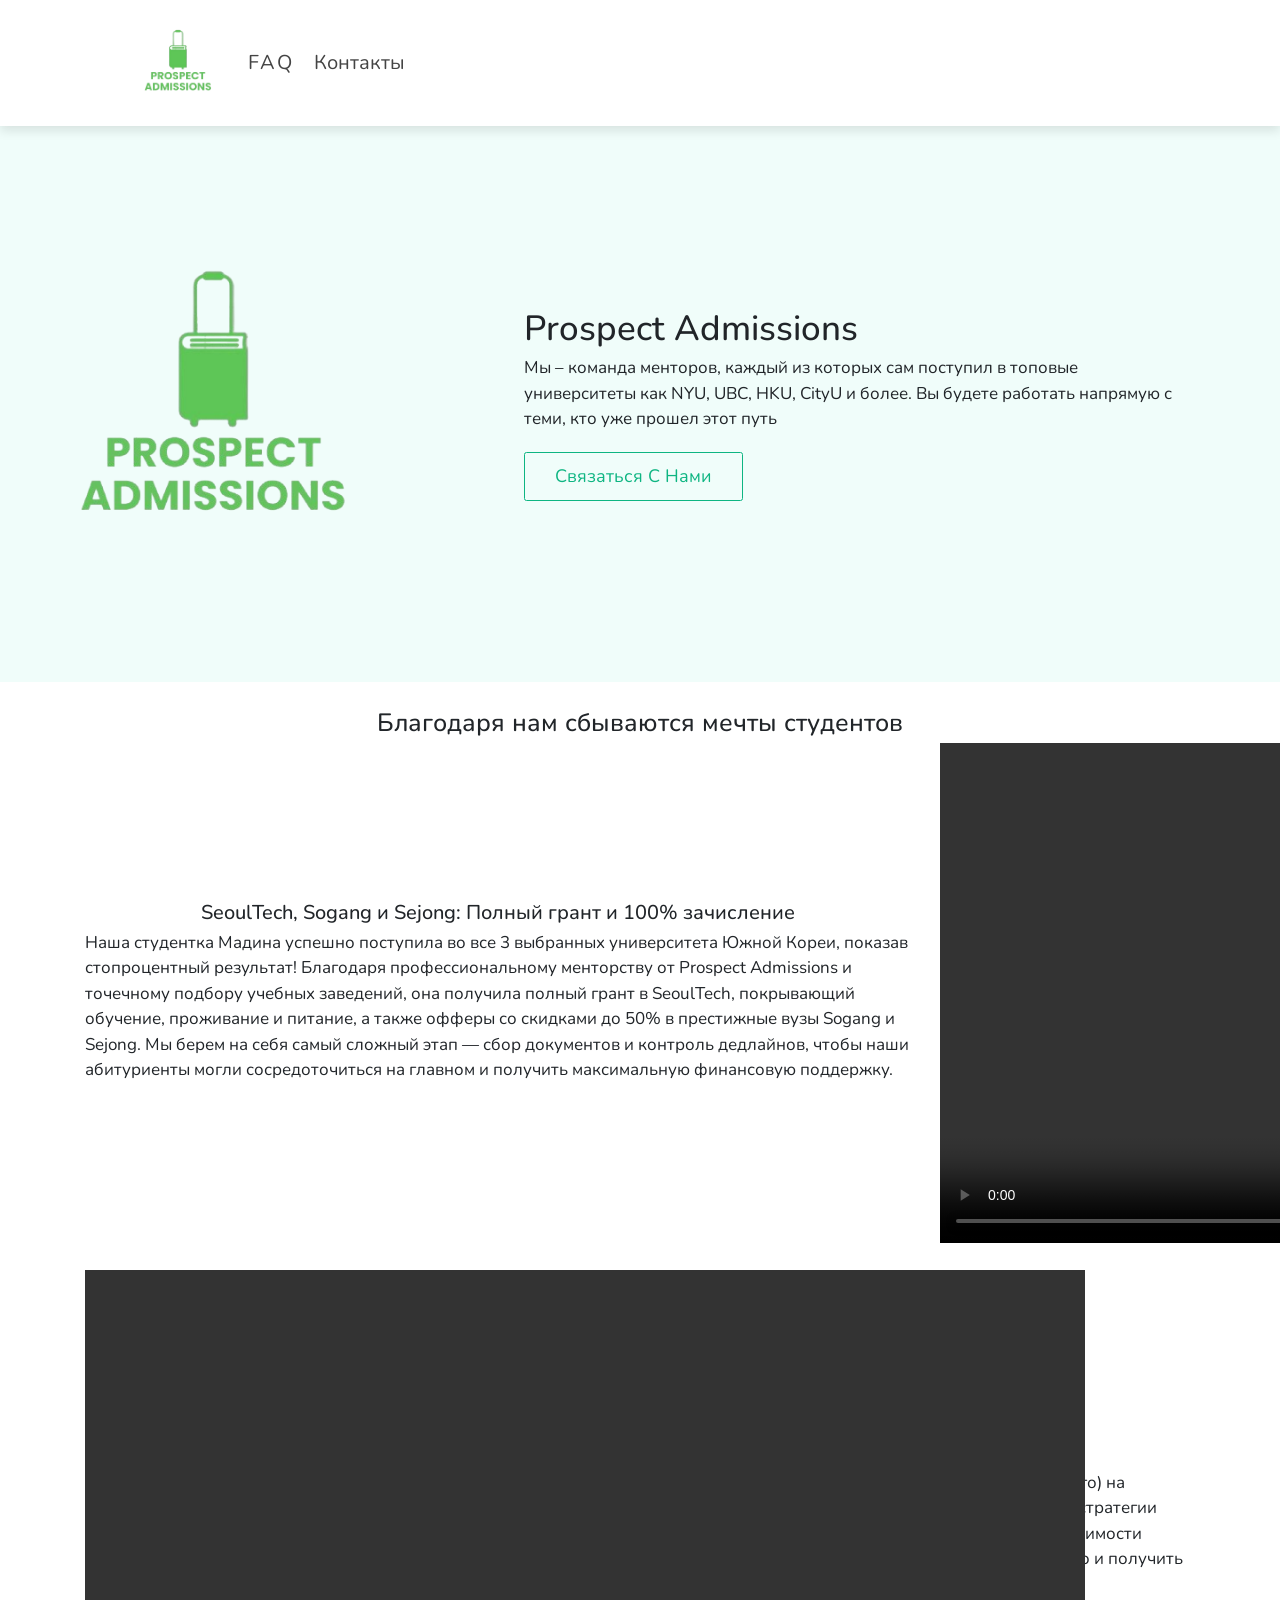
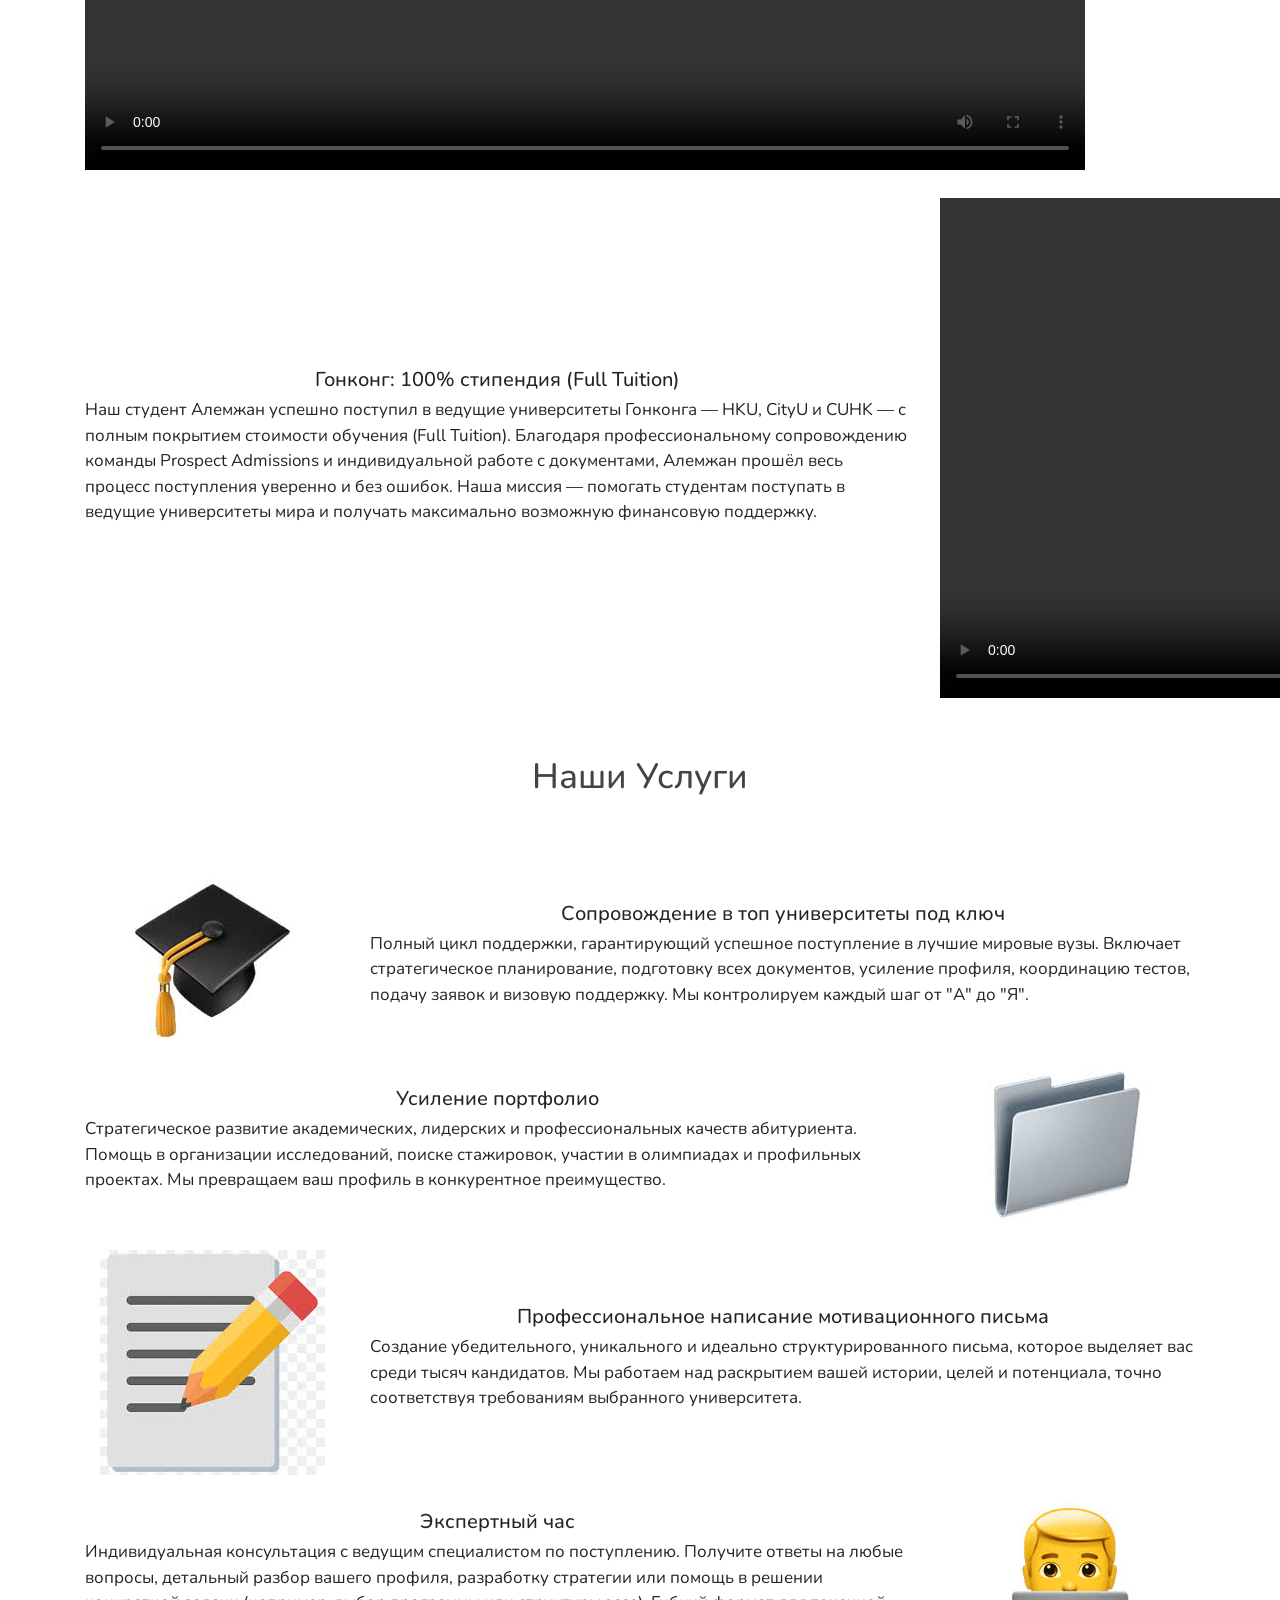
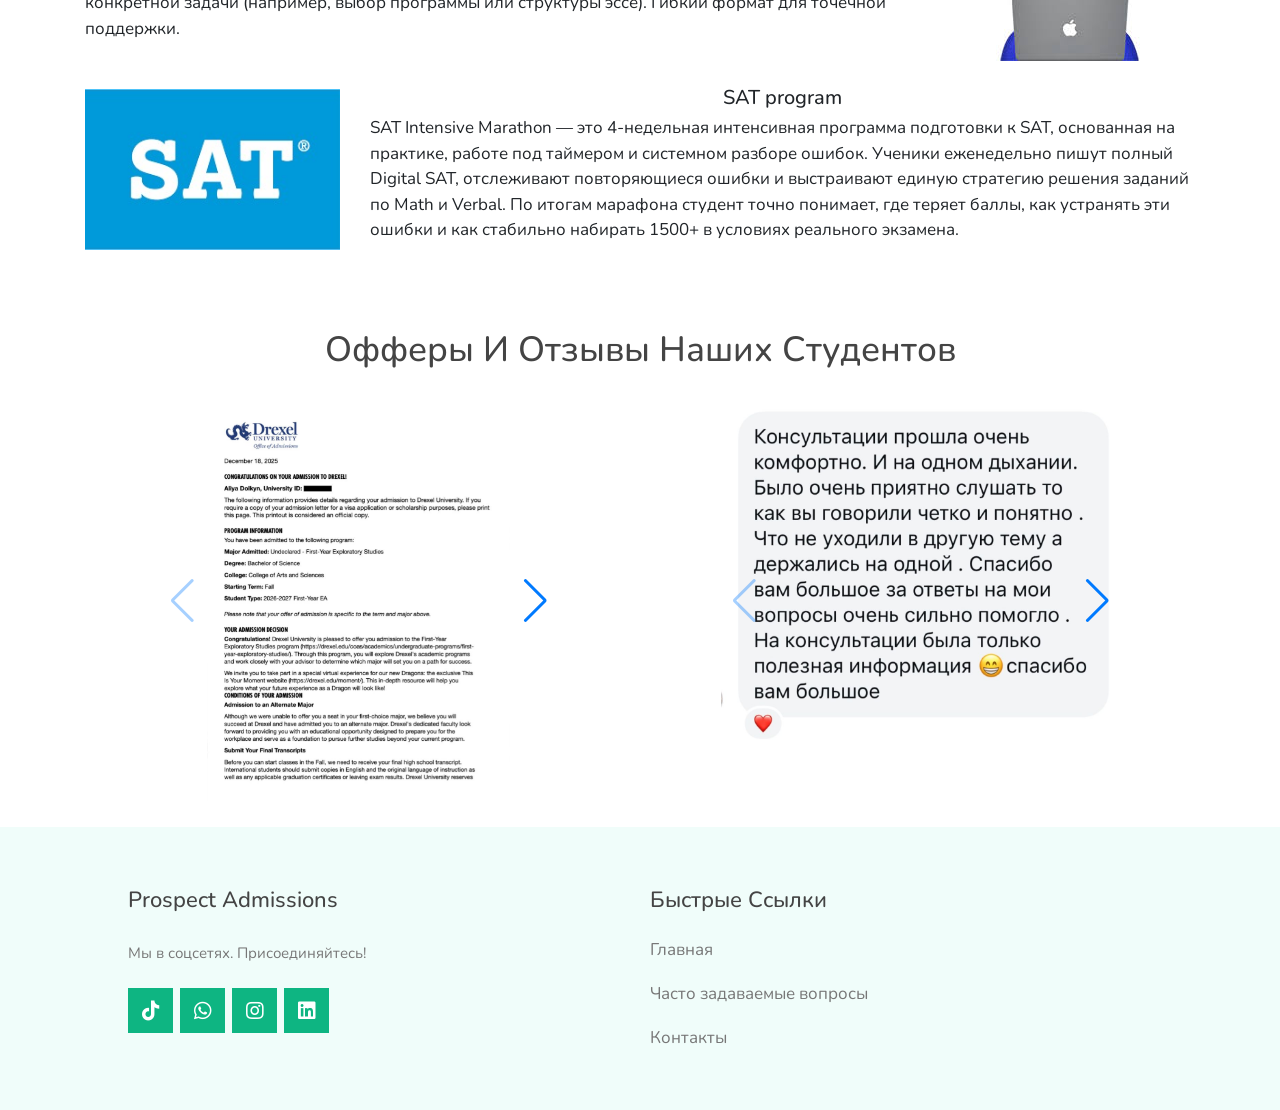
==== index.html @ 4acf0cf2 "Initial website upload" ====
<!DOCTYPE html>
<html lang="en">

<head>
  <meta charset="UTF-8">
  <meta http-equiv="X-UA-Compatible" content="IE=edge">
  <meta name="viewport" content="width=device-width, initial-scale=1.0">
  <title>Prospect Admissions</title>
  <!-- HTML Meta Tags -->
  <meta name="description"
    content="Prospect Admissions Мы – команда менторов, каждый из которых сам поступил в топовые университеты как NYU, UBC, HKU, CityU и более. Вы будете работать напрямую с теми, кто уже прошел этот путь.">
  <meta name="keywords" content="Prospect Students Platform,Prospect Students,Prospectstudent,Prospect Student,student management system,best student management system,
      student management system erp,student management system software,online student management system,student management system website,school student
      management system,college student management system,smart student management system,institute student management system,higher education student management
      system,university student management system,student information system,best student information system,student management system online,customizing student management system,
      Educational technology solutions, School management software, Learning management system, Student information system, Assessment tools, Digital content for students,
      Academic administration software, Administrative capabilities optimization, Education technology platforms, Learning environment enhancement, Streamlined administrative processes,
      Educational software solutions, Student engagement tools, Academic management solutions, School administration systems, Onboarding and admission processing, Student engagement tools,
      Student fee management system, Student Student ERP solutions, Academic management software, Student records management system, Educational institution management software, Student lifecycle management ,
      Integrated student management system">

  <!-- Bootstrap CSS -->
  <link href="https://cdn.jsdelivr.net/npm/bootstrap@5.0.2/dist/css/bootstrap.min.css" rel="stylesheet"
    integrity="sha384-EVSTQN3/azprG1Anm3QDgpJLIm9Nao0Yz1ztcQTwFspd3yD65VohhpuuCOmLASjC" crossorigin="anonymous">

  <link
    href="https://fonts.googleapis.com/css2?family=Poppins:ital,wght@0,100;0,200;0,300;0,400;0,500;0,600;0,700;0,800;0,900;1,100;1,200;1,300;1,400;1,500;1,600;1,700;1,800;1,900&display=swap"
    rel="stylesheet">
  <!-- font awesome cdn link  -->
  <link rel="stylesheet" href="https://cdnjs.cloudflare.com/ajax/libs/font-awesome/5.15.4/css/all.min.css">

  <link rel="stylesheet" href="https://cdn.jsdelivr.net/npm/swiper@11/swiper-bundle.min.css" />

  <!-- custom css file link  -->
  <link rel="stylesheet" href="css/style.css">
  <!-- custom js file link  -->
  <script src="js/script.js" defer></script>

  <script src="https://cdn.jsdelivr.net/npm/bootstrap@5.0.2/dist/js/bootstrap.bundle.min.js"
    integrity="sha384-MrcW6ZMFYlzcLA8Nl+NtUVF0sA7MsXsP1UyJoMp4YLEuNSfAP+JcXn/tWtIaxVXM"
    crossorigin="anonymous"></script>

</head>

<body>


  <!-- header section starts  -->

  <header class="header">
    <a href="index.html" class="navbar-brand"><img src="images/logo.png" class="img-fluid"
        alt="Prospect Student platform with data management software, student profiles, performance tracking, and secure access."
        style="width: 100px;  height: 80px;"></a>
    <nav class="navbar">
      <div id="close-navbar" class="fas fa-times"></div>
      <a href="faq.html" style="letter-spacing: 2px;">FAQ</a>
      <a href="contact.html">Контакты</a>
    </nav>
    <div class="icons">
      <div id="menu-btn" class="fas fa-bars"></div>
    </div>
  </header>
  <!-- header section ends -->
  <!-- home section starts  -->
  <div class="cover_section container-fluid">
    <div class="row align-items-center py-5">
      <div class="col-md-4">
        <img class="img-fluid" src="images/logo.png" alt="">
      </div>
      <div class="col-md-8">
        <div class="cover_content">
          <h1 class="index">Prospect Admissions</h1>
          <p class="text-start">Мы – команда менторов, каждый из которых сам поступил в топовые университеты как NYU,
            UBC, HKU, CityU и более. Вы будете работать напрямую с теми, кто уже прошел этот путь</p>
          <a href="contact.html" class="btn">Связаться с нами</a>
        </div>
      </div>
    </div>
  </div>
  <br>
  <!-- home section ends -->
  <div class="container">
    <h1 class="text-center">Благодаря нам сбываются мечты студентов</h1>
    <div class="row flex-row-reverse align-items-center" style="margin-bottom: 20px;">
      <div class="col-md-3 col-sm-3 text-center">
        <video class="videoMOV" src="images/video3.MOV" controls height="500px"></video>
      </div>
      <div class=" col-md-9 col-sm-9 box-padding">
          <h2>SeoulTech, Sogang и Sejong: Полный грант и 100% зачисление</h2>
          <p class="text-start">Наша студентка Мадина успешно поступила во все 3 выбранных университета Южной Кореи, показав стопроцентный результат! Благодаря профессиональному менторству от Prospect Admissions и точечному подбору учебных заведений, она получила полный грант в SeoulTech, покрывающий обучение, проживание и питание, а также офферы со скидками до 50% в престижные вузы Sogang и Sejong. Мы берем на себя самый сложный этап — сбор документов и контроль дедлайнов, чтобы наши абитуриенты могли сосредоточиться на главном и получить максимальную финансовую поддержку.</p>
      </div>
    </div>
    <div class="row flex-row-reverse align-items-center" style="margin-bottom: 20px;">

      <div class=" col-md-9 col-sm-9 box-padding hello">
        <h2>DePaul University: Скидка 70%</h2>
        <p class="text-start" style="margin-left: 10px;">Наш студент Нуржаc успешно поступил в престижный университет DePaul (США, Чикаго) на
            выбранную им специальность. Благодаря индивидуальной подготовке и комплексной стратегии подачи документов,
            Нуржаc получил значительную стипендию, покрывающую 70% стоимости обучения! Мы гордимся тем, что помогаем
            нашим абитуриентам не просто поступить, но и получить максимальную финансовую поддержку.</p>
      </div>
      <div class="col-md-3 col-sm-3 text-center">
        <video src="images/video.mp4" controls height="500px""></video>
      </div>
    </div>
    <div class=" row flex-row-reverse align-items-center">
          <div class="col-md-3 col-sm-3 text-center">
            <video src="images/video2.MP4" controls height="500px""></video>
      </div>
      <div class=" col-md-9 col-sm-9 box-padding">
              <h2>Гонконг: 100% стипендия (Full Tuition)</h2>
              <p class="text-start">Наш студент Алемжан успешно поступил в ведущие
                университеты
                Гонконга — HKU, CityU  и CUHK — с
                полным покрытием стоимости обучения (Full Tuition).
                Благодаря профессиональному сопровождению команды Prospect Admissions и индивидуальной работе с
                документами,
                Алемжан прошёл весь процесс поступления уверенно и без ошибок. Наша миссия — помогать студентам
                поступать в
                ведущие университеты мира и получать максимально возможную финансовую поддержку.</p>
          </div>
      </div>

      <br>
      <br>


      <h1 class=" heading">Наши услуги</h1>
      <br>

      <br>
      <div class="row align-items-center">
        <div class="col-md-3 col-sm-3 text-center"><img src="images/hat.jpeg" alt="">
        </div>
        <div class="col-md-9 col-sm-9 box-padding">
          <h2>Сопровождение в топ университеты под ключ</h2>
          <p class="text-start">Полный цикл поддержки, гарантирующий успешное поступление в лучшие мировые вузы.
            Включает
            стратегическое планирование, подготовку всех документов, усиление профиля, координацию тестов, подачу
            заявок и
            визовую поддержку. Мы контролируем каждый шаг от "А" до "Я".
          </p>
        </div>
      </div>
      <br>
      <div class="row flex-row-reverse align-items-center">
        <div class="col-md-3 col-sm-3 text-center"> <img src="images/download.jpeg" alt="">
        </div>
        <div class="col-md-9 col-sm-9 box-padding">
          <h2>Усиление портфолио</h2>
          <p class="text-start">
            Стратегическое развитие академических, лидерских и профессиональных качеств абитуриента. Помощь в
            организации
            исследований, поиске стажировок, участии в олимпиадах и профильных проектах. Мы превращаем ваш профиль в
            конкурентное преимущество.
          </p>
        </div>
      </div>
      <br>

      <div class="row align-items-center">
        <div class="col-md-3 col-sm-3 text-center"><img src="images/pencil.jpeg" alt="">
        </div>
        <div class="col-md-9 col-sm-9 box-padding">
          <h2>Профессиональное написание мотивационного письма</h2>
          <p class="text-start">Создание убедительного, уникального и идеально структурированного письма, которое
            выделяет
            вас среди тысяч кандидатов. Мы работаем над раскрытием вашей истории, целей и потенциала, точно
            соответствуя
            требованиям выбранного университета.
          </p>
        </div>
      </div>
      <br>

      <div class="row flex-row-reverse align-items-center">
        <div class="col-md-3 col-sm-3 text-center"> <img src="images/macbook.jpeg" alt="">
        </div>
        <div class="col-md-9 col-sm-9 box-padding">
          <h2>Экспертный час</h2>
          <p class="text-start">
            Индивидуальная консультация с ведущим специалистом по поступлению. Получите ответы на любые вопросы,
            детальный
            разбор вашего профиля, разработку стратегии или помощь в решении конкретной задачи (например, выбор
            программы
            или структуры эссе). Гибкий формат для точечной поддержки.
          </p>
        </div>
      </div>
      <br>

      <div class="row align-items-center">
        <div class="col-md-3 col-sm-3 text-center"><img src="images/sat.jpeg" alt="">
        </div>
        <div class="col-md-9 col-sm-9 box-padding">
          <h2>SAT program</h2>
          <p class="text-start">SAT Intensive Marathon — это 4-недельная интенсивная программа подготовки к SAT,
            основанная на практике, работе под таймером и системном разборе ошибок. Ученики еженедельно пишут полный
            Digital SAT, отслеживают повторяющиеся ошибки и выстраивают единую стратегию решения заданий по Math и
            Verbal. По итогам марафона студент точно понимает, где теряет баллы, как устранять эти ошибки и как
            стабильно набирать 1500+ в условиях реального экзамена.
          </p>
        </div>
      </div>
      <br>
      <br>
      <br>
      <div class="row flex-row-reverse align-items-center">
        <h1 class="heading">Офферы и отзывы наших студентов</h1>

        <div class="slider">
          <div class="swiper mySwiper">
            <div class="swiper-wrapper">
              <div class="swiper-slide">
                <img src="images/review1.jpeg" alt="">
              </div>
              <div class="swiper-slide">
                <img src="images/review2.jpeg" alt="">
              </div>
              <div class="swiper-slide">
                <img src="images/review3.jpeg" alt="">
              </div>
              <div class="swiper-slide">
                <img src="images/review4.jpeg" alt="">
              </div>
              <div class="swiper-slide">
                <img src="images/review5.jpeg" alt="">
              </div>
              <div class="swiper-slide">
                <img src="images/review6.jpeg" alt="">
              </div>
              <div class="swiper-slide">
                <img src="images/review7.jpeg" alt="">
              </div>
              <div class="swiper-slide">
                <img src="images/review8.jpeg" alt="">
              </div>
              <div class="swiper-slide">
                <img src="images/review9.jpeg" alt="">
              </div>
              <div class="swiper-slide">
                <img src="images/review10.jpeg" alt="">
              </div>
            </div>
            <div class="swiper-button-next"></div>
            <div class="swiper-button-prev"></div>
          </div>
          <div class="swiper reviewSwiper">
            <div class="swiper-wrapper">
              <div class="swiper-slide">
                <img src="images/WhatsApp Image 2026-02-28 at 2.38.36 PM (1).jpeg" alt="">
              </div>
              <div class="swiper-slide">
                <img src="images/WhatsApp Image 2026-02-28 at 2.38.36 PM (2).jpeg" alt="">
              </div>
              <div class="swiper-slide">
                <img src="images/WhatsApp Image 2026-02-28 at 2.38.36 PM (3).jpeg" alt="">
              </div>
              <div class="swiper-slide">
                <img src="images/WhatsApp Image 2026-02-28 at 2.38.36 PM.jpeg" alt="">
              </div>
              <div class="swiper-slide">
                <img src="images/WhatsApp Image 2026-02-28 at 2.38.37 PM (1).jpeg" alt="">
              </div>
              <div class="swiper-slide">
                <img src="images/WhatsApp Image 2026-02-28 at 2.38.37 PM (2).jpeg" alt="">
              </div>
              <div class="swiper-slide">
                <img src="images/WhatsApp Image 2026-02-28 at 2.38.37 PM (3).jpeg" alt="">
              </div>
              <div class="swiper-slide">
                <img src="images/WhatsApp Image 2026-02-28 at 2.38.37 PM.jpeg" alt="">
              </div>
            </div>
            <div class="swiper-button-next"></div>
            <div class="swiper-button-prev"></div>
          </div>
        </div>
      </div>
      <br>
    </div>
    <!-- footer section starts  -->
    <section class="footer">
      <div class="box-container">
        <div class="box">
          <h3> <i class=""></i> Prospect Admissions </h3>
          <p>Мы в соцсетях. Присоединяйтесь!</p>
          <div class="share">
            <a href="https://www.tiktok.com/@prospect.admissions?_r=1&_t=ZS-92cxI2trSwG" class="fab fa-tiktok"
              style="font-size: 20px;"></a>
            <a href="http://wa.me/77750009617" class="fab fa-whatsapp" style="font-size: 20px;"></a>
            <a href="https://www.instagram.com/prospect_admissions/" class="fab fa-instagram"
              style="font-size: 20px;"></a>
            <a href="https://www.linkedin.com/company/104830488/admin/dashboard/" class="fab fa-linkedin"
              style="font-size: 20px;"></a>
          </div>
        </div>

        <div class="box">
          <h3>Быстрые ссылки</h3>
          <a href="index.html" class="link">Главная</a>
          <a href="faq.html" class="link">Часто задаваемые вопросы</a>
          <a href="contact.html" class="link">Контакты</a>
        </div>

      </div>
    </section>

    <script src="https://cdn.jsdelivr.net/npm/swiper@11/swiper-bundle.min.js"></script>
    <script src="js/script.js"></script>
</body>

</html>
---- css/style.css ----
@import url('https://fonts.googleapis.com/css2?family=Nunito:wght@200;300;400;500;600&display=swap');
/* Google Fonts - Poppins */
@import url('https://maxcdn.bootstrapcdn.com/bootstrap/4.0.0/css/bootstrap.min.css');

* {
    font-family: 'Nunito', sans-serif;
    margin: 0;
    padding: 0;
    -webkit-box-sizing: border-box;
    box-sizing: border-box;
    outline: none;
    border: none;
    text-decoration: none;
    -webkit-transition: all 0.2s linear;
    transition: all 0.2s linear;
}

body {
    font-size: 17px;
    /* or any desired value */
}

img {
    -webkit-user-select: none;
    -moz-user-select: none;
    -ms-user-select: none;
    user-select: none;
}

html {
    font-size: 62.5%;
    overflow-x: hidden;
}

html::-webkit-scrollbar {
    width: 1rem;
}

html::-webkit-scrollbar-track {
    background: transparent;
}

html::-webkit-scrollbar-thumb {
    background: #0eb582;
}

.feature .card-img-top {
    height: 250px;
    object-fit: cover;
}

.feature .card {
    display: flex;
    flex-direction: column;
    height: 100%;
    border-radius: 10px;
    box-shadow: 0 4px 8px rgba(0, 0, 0, 0.1);
    overflow: hidden;
    margin-bottom: 0 !important;
}

.feature .card-body {
    flex-grow: 1;
    padding: 15px;
    font-size: 14px;
    margin-bottom: 5px;
}

section {
    padding: 5rem 10%;
}

.img-fluid {
    max-width: 100%;
    height: auto;
    object-fit: cover;
}
img {
    max-width: 100%;
    height: auto;
    object-fit: cover;
}

.review-card {
    background: #1f3361;
    color: #fff;
    padding: 20px 25px;
    width: 780px;
    border-radius: 10px;
    position: relative;
    box-shadow: 0 4px 12px rgba(0, 0, 0, 0.2);
    margin: 30px auto;
}

.review-header {
    display: flex;
    align-items: center;
    gap: 10px;
}

.stars {
    color: white;
    font-size: 41px;
}

.rating-text {
    font-weight: 500;
    font-size: 24px;
    color: #000921;
}

.review-text {
    margin-top: 15px;
    font-size: 30px;
    line-height: 154%;
    letter-spacing: 0.07em;
    color: rgba(255, 255, 255, 0.8);
}

.quote-icon {
    position: absolute;
    top: 0px;
    right: 15px;
    font-size: 144px;
    opacity: 0.1;
    color: #fff;
}

.person__item {
    display: flex;
    align-items: center;
    justify-content: center;
    gap: 18px;
    margin-top: 58px;
}

.person__info .name {
    font-weight: 500;
    font-size: 30px;
    line-height: 154%;
    letter-spacing: 0.07em;
}

@media (max-width: 1024px) {
    /* Covers iPads */
    img {
        max-width: 100%;
        height: auto;
    }
}
.services .box-container {
    display: grid;
    grid-template-columns: repeat(auto-fit, minmax(30rem, 1fr));
    gap: 2rem;
}

.services .box-container .box {
    text-align: center;
    padding: 2rem;
    background-color: rgb(229, 252, 245);
    box-shadow: 0.5rem 0.5rem 0.5rem rgba(0, 0, 0, 0.1);
    border-radius: 0.5rem;
}

.services .box-container .box img {
    margin: 1rem 0;
    height: 4rem;
}

.services .box-container .box h3 {
    font-size: 2rem;
    padding: 1rem 0;
    color: black;
}

.services .box-container .box p {
    font-size: 1.5rem;
    color: #666;
    line-height: 2;
}

.heading-link {
    text-align: center;
    background-size: cover;
    background-position: center;
}

.heading-link h3 {
    font-size: 4rem;
    text-transform: capitalize;
    color: #444;
}

.heading-link p {
    font-size: 2rem;
    line-height: 2;
    color: #777;
}

.heading-link p a {
    color: #0eb582;
}

.heading-link p a:hover {
    text-decoration: underline;
}

.heading {
    text-align: center;
    margin-bottom: 3rem;
    font-size: 3.5rem;
    text-transform: capitalize;
    color: #444;
}

.index {
    font-size: 3.5rem;
    text-transform: capitalize;
}

.cover_content {
    margin: 10%;
}

.cover_section {
    background-color: #f0fdfa;
}

.btn {
    display: inline-block;
    margin-top: 1rem;
    padding: 1rem 3rem;
    font-size: 1.8rem;
    border: 0.1rem solid #0eb582;
    background: #f0fdfa;
    color: #0eb582;
    cursor: pointer;
    text-transform: capitalize;
}

.btn:hover {
    background: #0eb582;
    color: #fff;
}

.header {
    position: -webkit-sticky;
    position: sticky;
    top: 0;
    left: 0;
    right: 0;
    background: #fff;
    -webkit-box-shadow: 0 0.5rem 1rem rgba(0, 0, 0, 0.1);
    box-shadow: 0 0.5rem 1rem rgba(0, 0, 0, 0.1);
    padding: 2rem 10%;
    display: -webkit-box;
    display: -ms-flexbox;
    display: flex;
    -webkit-box-align: center;
    -ms-flex-align: center;
    align-items: center;
    z-index: 1000;
}

.header .logo {
    margin-right: auto;
    font-size: 2.5rem;
    text-transform: capitalize;
    color: #444;
    font-weight: bolder;
}

.form-control {
    font-size: 15px;
}

.header .logo i {
    color: #0eb582;
}

.header .navbar {
    position: relative;
}

.header .navbar #close-navbar {
    position: absolute;
    top: 1.5rem;
    right: 2rem;
    font-size: 4rem;
    cursor: pointer;
    color: #444;
    display: none;
}

.header .navbar #close-navbar:hover {
    -webkit-transform: rotate(90deg);
    transform: rotate(90deg);
}

.header .navbar a {
    margin-right: 2rem;
    font-size: 2rem;
    text-transform: capitalize;
    color: #444;
}

.header .navbar a:hover {
    color: #0eb582;
}

.header .icons div {
    cursor: pointer;
    font-size: 2.5rem;
    color: #444;
    margin-left: 1.5rem;
}

.header .icons div:hover {
    color: #0eb582;
}

.header #menu-btn {
    display: none;
}

.account-form {
    position: fixed;
    top: 0;
    right: -105%;
    width: 35rem;
    background: #fff;
    display: -webkit-box;
    display: -ms-flexbox;
    display: flex;
    -webkit-box-orient: vertical;
    -webkit-box-direction: normal;
    -ms-flex-flow: column;
    flex-flow: column;
    gap: 2rem;
    -webkit-box-pack: center;
    -ms-flex-pack: center;
    justify-content: center;
    height: 100%;
    z-index: 1200;
    padding: 2rem;
    text-align: center;
}

.account-form.active {
    right: 0;
    -webkit-box-shadow: 0 0 0 100vw rgba(0, 0, 0, 0.8);
    box-shadow: 0 0 0 100vw rgba(0, 0, 0, 0.8);
}

.account-form #close-form {
    position: absolute;
    top: 1.5rem;
    right: 2.5rem;
    font-size: 4rem;
    cursor: pointer;
    color: #444;
}

.account-form #close-form:hover {
    -webkit-transform: rotate(90deg);
    transform: rotate(90deg);
}

.account-form form {
    border: 0.1rem solid #0eb582;
    padding: 2rem;
    display: none;
}

.account-form form.active {
    display: block;
}

.account-form form h3 {
    font-size: 2.5rem;
    text-transform: capitalize;
    color: #444;
    padding-bottom: 0.5rem;
    text-transform: uppercase;
}

.account-form form .box {
    width: 100%;
    padding: 1.2rem 1.4rem;
    border: 0.1rem solid #0eb582;
    font-size: 1.6rem;
    margin: 0.7rem 0;
}

.account-form form .flex {
    padding: 1rem 0;
    display: -webkit-box;
    display: -ms-flexbox;
    display: flex;
    -webkit-box-align: center;
    -ms-flex-align: center;
    align-items: center;
    gap: 0.5rem;
}

.account-form form .flex label {
    font-size: 1.5rem;
    color: #777;
    cursor: pointer;
}

.account-form form .flex a {
    font-size: 1.5rem;
    color: #777;
    margin-left: auto;
}

.account-form form .flex a:hover {
    text-decoration: underline;
    color: #0eb582;
}

.account-form form .btn {
    width: 100%;
}

.account-form .buttons .btn {
    margin: 0 0.5rem;
}

.account-form .buttons .btn.active {
    background: #0eb582;
    color: #fff;
}

.home {
    padding: 0;
}

.home .slide {
    display: -webkit-box;
    display: -ms-flexbox;
    display: flex;
    -webkit-box-align: center;
    -ms-flex-align: center;
    align-items: center;
    height: 60rem;
    background-size: cover !important;
    background-position: center !important;
}

.home .slide .content {
    width: 50rem;
}

.home .slide .content h3 {
    font-size: 5rem;
    text-transform: capitalize;
    color: #444;
    color: #393535;
}

.home .slide .content p {
    font-size: 1.6rem;
    line-height: 2;
    color: #3b3838;
    color: #292828;
    padding: 1rem 0;
}

.home-courses .slide {
    text-align: center;
    position: relative;
    background: #f0fdfa;
    overflow: hidden;
}

.home-courses .slide:hover .content {
    bottom: 0;
}

.home-courses .slide .image {
    padding: 2rem;
}

.home-courses .slide .image img {
    width: 100%;
    margin-bottom: 1.5rem;
}

.home-courses .slide .image h3 {
    font-size: 2rem;
    text-transform: capitalize;
    color: #444;
}

.home-courses .slide .content {
    position: absolute;
    bottom: -100%;
    right: 0;
    left: 0;
    background: #0eb582;
    padding: 2rem 3rem;
}

.home-courses .slide .content h3 {
    font-size: 2rem;
    text-transform: capitalize;
    color: #444;
    color: #fff;
}

.home-courses .slide .content p {
    padding: 1rem 0;
    font-size: 1.5rem;
    line-height: 2;
    color: #777;
    color: #eee;
}

.home-courses .slide .content .btn:hover {
    background: #444;
}

.about {
    display: -webkit-box;
    display: -ms-flexbox;
    display: flex;
    -webkit-box-align: center;
    -ms-flex-align: center;
    align-items: center;
    -ms-flex-wrap: wrap;
    flex-wrap: wrap;
    gap: 3rem;
}

.about .image {
    -webkit-box-flex: 1;
    -ms-flex: 1 1 40rem;
    flex: 1 1 40rem;
}

.about .image img {
    width: 100%;
}

.about .content {
    -webkit-box-flex: 1;
    -ms-flex: 1 1 40rem;
    flex: 1 1 40rem;
}

.about .content .about-title {
    font-size: 3rem;
    text-transform: capitalize;
    color: #444;
}

.about .content p {
    font-size: 1.5rem;
    line-height: 2;
    color: #777;
    padding: 1rem 0;
}

.about .content .icons-container {
    margin-top: 1rem;
    display: -ms-grid;
    display: grid;
    -ms-grid-columns: (minmax(16rem, 1fr)) [auto-fit];
    grid-template-columns: repeat(auto-fit, minmax(16rem, 1fr));
    gap: 2rem;
}

.about .content .icons-container .icons {
    text-align: center;
    border: 0.1rem solid #0eb582;
    background: #f0fdfa;
    padding: 3rem 2rem;
}

.about .content .icons-container .icons img {
    height: 5rem;
    margin-bottom: 0.5rem;
}

.about .content .icons-container .icons h3 {
    padding: 0.5rem 0;
    font-size: 3rem;
    text-transform: capitalize;
    color: #444;
}

.about .content .icons-container .icons span {
    font-size: 1.5rem;
    line-height: 2;
    color: #777;
}

.courses .box-container {
    display: -ms-grid;
    display: grid;
    -ms-grid-columns: (minmax(30rem, 1fr)) [auto-fit];
    grid-template-columns: repeat(auto-fit, minmax(30rem, 1fr));
    gap: 2rem;
}

.courses .box-container .box.hide {
    display: none;
}

.courses .box-container .box .image {
    height: 25rem;
    overflow: hidden;
    position: relative;
}

.courses .box-container .box .image img {
    height: 100%;
    width: 100%;
    -o-object-fit: cover;
    object-fit: cover;
}

.courses .box-container .box .image h3 {
    font-size: 1.5rem;
    text-transform: capitalize;
    color: #444;
    position: absolute;
    top: 1rem;
    left: 1rem;
    padding: 0.5rem 1.5rem;
    background: #fff;
}

.courses .box-container .box .content {
    padding: 2rem;
    text-align: center;
    border: 0.1rem solid #0eb582;
}

.courses .box-container .box .content h3 {
    font-size: 2rem;
    text-transform: capitalize;
    color: #444;
}

.courses .box-container .box .content p {
    padding: 1rem 0;
    font-size: 1.6rem;
    line-height: 2;
    color: #777;
}

.courses .box-container .box .content .icons {
    display: -webkit-box;
    display: -ms-flexbox;
    display: flex;
    -webkit-box-align: center;
    -ms-flex-align: center;
    align-items: center;
    -webkit-box-pack: justify;
    -ms-flex-pack: justify;
    justify-content: space-between;
    margin-top: 2rem;
    padding-top: 2rem;
    border-top: 0.1rem solid #0eb582;
}

.courses .box-container .box .content .icons span {
    font-size: 1.5rem;
    text-transform: capitalize;
    color: #444;
}

.courses .box-container .box .content .icons span i {
    color: #0eb582;
    padding-right: 0.5rem;
}

.courses .load-more {
    margin-top: 2rem;
    text-align: center;
}

.contact .icons-container {
    margin-bottom: 3rem;
    display: -ms-grid;
    display: grid;
    -ms-grid-columns: (minmax(25rem, 1fr)) [auto-fit];
    grid-template-columns: repeat(auto-fit, minmax(25rem, 1fr));
    gap: 2rem;
}

.contact .icons-container .icons {
    text-align: center;
    padding: 3rem 2rem;
    border: 0.1rem solid #0eb582;
    background: #f0fdfa;
}

.contact .icons-container .icons i {
    height: 6rem;
    width: 6rem;
    line-height: 6rem;
    font-size: 2rem;
    border-radius: 50%;
    margin-bottom: 0.5rem;
    color: #fff;
    background: #0eb582;
}

.contact .icons-container .icons h3 {
    font-size: 2rem;
    text-transform: capitalize;
    color: #444;
    padding: 0.5rem 0;
}

.contact .icons-container .icons p {
    font-size: 1.5rem;
    line-height: 2;
    color: #777;
}

.contact .row {
    display: -webkit-box;
    display: -ms-flexbox;
    display: flex;
    -webkit-box-align: center;
    -ms-flex-align: center;
    align-items: center;
    -ms-flex-wrap: wrap;
    flex-wrap: wrap;
    gap: 2rem;
}

.sendemail {
    display: inline-block !important;
}

.contact .row .image {
    -webkit-box-flex: 1;
    -ms-flex: 1 1 40rem;
    flex: 1 1 40rem;
}

.contact .row .image img {
    width: 100%;
}

.contact .row form {
    -webkit-box-flex: 1;
    -ms-flex: 1 1 40rem;
    flex: 1 1 40rem;
    border: 0.1rem solid #0eb582;
    padding: 2rem;
}

.contact .row form h3 {
    font-size: 2.5rem;
    text-transform: capitalize;
    color: #444;
    padding-bottom: 1rem;
}

.contact .row form .box {
    width: 100%;
    padding: 1.2rem 1.4rem;
    border: 0.1rem solid #0eb582;
    font-size: 1.6rem;
    margin: 0.7rem 0;
}

.contact .row form .box:focus {
    background: #0eb582;
    color: #fff;
}

.contact .row form .box:focus::-webkit-input-placeholder {
    color: #eee;
}

.contact .row form .box:focus:-ms-input-placeholder {
    color: #eee;
}

.contact .row form .box:focus::-ms-input-placeholder {
    color: #eee;
}

.contact .row form .box:focus::placeholder {
    color: #eee;
}

.contact .row form textarea {
    height: 15rem;
    resize: none;
}

.footer {
    background: #f0fdfa;
}

.footer .box-container {
    display: -ms-grid;
    display: grid;
    -ms-grid-columns: (minmax(25rem, 1fr)) [auto-fit];
    grid-template-columns: repeat(auto-fit, minmax(25rem, 1fr));
    gap: 2rem;
}

.footer .box-container .box h3 {
    font-size: 2.2rem;
    text-transform: capitalize;
    color: #444;
    padding: 1rem 0;
}

.footer .box-container .box h3 i {
    color: #0eb582;
}

.footer .box-container .box .share {
    margin-top: 1rem;
}

.footer .box-container .box .share a {
    height: 4.5rem;
    width: 4.5rem;
    line-height: 4.5rem;
    font-size: 1.7rem;
    background-color: #0eb582;
    color: #fff;
    margin-right: 0.3rem;
    text-align: center;
}

.footer .box-container .box .share a:hover {
    background-color: #444;
}

.footer .box-container .box .link {
    font-size: 1.7rem;
    line-height: 2;
    color: #777;
    padding: 0.5rem 0;
    display: block;
}

.footer .box-container .box .link:hover {
    color: #0eb582;
    text-decoration: underline;
}

.footer .box-container .box p {
    font-size: 1.5rem;
    line-height: 2;
    color: #777;
    padding: 1rem 0;
}

.footer .box-container .box .email {
    width: 100%;
    padding: 1.2rem 1.4rem;
    font-size: 1.6rem;
    border: 0.1rem solid #0eb582;
    margin-bottom: 1rem;
}

.footer .credit {
    text-align: center;
    margin-top: 3rem;
    padding-top: 3rem;
    font-size: 2rem;
    text-transform: capitalize;
    color: #444;
    border-top: 0.1rem solid #0eb582;
}

.footer .credit span {
    color: #0eb582;
}

.icons{
    margin-left: auto;
}

@media (max-width: 1200px) {
    .header {
        padding: 2rem 5%;
    }

    section {
        padding: 3rem 5%;
    }
}

@media (max-width: 991px) {
    html {
        font-size: 55%;
    }

    .header {
        padding: 2rem;
    }

    section {
        padding: 3rem 2rem;
    }
}

@media (max-width: 768px) {
    .header #menu-btn {
        display: inline-block;
    }

    .header .navbar {
        position: fixed;
        top: 0;
        right: -105%;
        width: 30rem;
        background: #fff;
        height: 100%;
        display: -webkit-box;
        display: -ms-flexbox;
        display: flex;
        -webkit-box-orient: vertical;
        -webkit-box-direction: normal;
        -ms-flex-flow: column;
        flex-flow: column;
        -webkit-box-pack: center;
        -ms-flex-pack: center;
        justify-content: center;
        z-index: 1200;
    }

    .header .navbar #close-navbar {
        display: block;
    }

    .header .navbar.active {
        -webkit-box-shadow: 0 0 0 100vw rgba(0, 0, 0, 0.8);
        box-shadow: 0 0 0 100vw rgba(0, 0, 0, 0.8);
        right: 0;
    }

    .header .navbar a {
        display: block;
        margin: 1rem 0;
        text-align: center;
        font-size: 3rem;
    }

    .home .slide .content h3 {
        font-size: 3rem;
    }
    .hello {
        order: 2;
    }

    h2 {
        font-size: 25px;
    }

    .text-start {
        font-size: 15px;
    }

    .slider {
        flex-direction: column;
    }
}

@media (max-width: 450px) {
    html {
        font-size: 50%;
    }

    .heading {
        font-size: 3rem;
    }

    .about .content .about-title {
        font-size: 4rem;
    }

    .videoMOV{
        width: 281px;
    }
}

@media (max-width: 320px) {
    .swiper {
        width: 310px;
    }

    .swiper-button-next:after, .swiper-button-prev:after{
      font-size: 30px;
    }
}

.footerlogo {
    background-color: #05a37b;
    color: white;
}

.cookie-alert {
    position: fixed;
    bottom: 15px;
    right: 15px;
    width: 320px;
    margin: 0 !important;
    z-index: 999;
    opacity: 0;
    transform: translateY(100%);
    transition: all 500ms ease-out;
}

.cookie-alert.show {
    opacity: 1;
    transform: translateY(0%);
    transition-delay: 1000ms;
}

.swiper {
    margin-left: auto;
    margin-right: auto;
    position: relative;
    overflow: hidden;
    list-style: none;
    padding: 0;
    /* Fix of Webkit flickering */
    z-index: 1;
    max-width: 400px;
}

.swiper-wrapper {
    position: relative;
    z-index: 1;
    display: flex;
    transition-property: transform;
    box-sizing: content-box;
}

.swiper-slide {
    flex-shrink: 0;
    width: 100%;
    height: 400px;
    position: relative;
    transition-property: transform;
    text-align: center;
}

.swiper-slide img {
    max-height: 100%;
    max-width: 100%;
    object-fit: contain;
}

.slider {
    display: flex;
}

@import url('https://fonts.googleapis.com/css?family=Roboto:300');

.pricing .card {
    position: relative;
    max-width: 300px;
    height: auto;
    background: linear-gradient(-45deg, #fe0847, #feae3f);
    border-radius: 15px;
    margin: 0 auto;
    padding: 40px 20px;
    -webkit-box-shadow: 0 10px 15px rgba(0, 0, 0, 0.1);
    box-shadow: 0 10px 15px rgba(0, 0, 0, 0.1);
    -webkit-transition: 0.5s;
    transition: 0.5s;
    margin-top: 50px;
}

.pricing .card:hover {
    -webkit-transform: scale(1.1);
    transform: scale(1.1);
}

.col-sm-4:nth-child(1) .card,
.col-sm-4:nth-child(1) .card .title .fa {
    background: linear-gradient(-45deg, #f403d1, #64b5f6);
}

.col-sm-4:nth-child(2) .card,
.col-sm-4:nth-child(2) .card .title .fa {
    background: linear-gradient(-45deg, #ffec61, #f321d7);
}

.col-sm-4:nth-child(3) .card,
.col-sm-4:nth-child(3) .card .title .fa {
    background: linear-gradient(-45deg, #24ff72, #9a4eff);
}

.pricing .card::before {
    content: '';
    position: absolute;
    bottom: 0;
    left: 0;
    width: 100%;
    height: 40%;
    background: rgba(255, 255, 255, 0.1);
    z-index: 1;
    -webkit-transform: skewY(-5deg) scale(1.5);
    transform: skewY(-5deg) scale(1.5);
}

.pricing .title .fa {
    color: #fff;
    font-size: 60px;
    width: 100px;
    height: 100px;
    border-radius: 50%;
    text-align: center;
    line-height: 100px;
    -webkit-box-shadow: 0 10px 10px rgba(0, 0, 0, 0.1);
    box-shadow: 0 10px 10px rgba(0, 0, 0, 0.1);
}

.pricing .title h2 {
    position: relative;
    margin: 20px 0 0;
    padding: 0;
    color: #fff;
    font-size: 28px;
    z-index: 2;
}

.pricing .price,
.option {
    position: relative;
    z-index: 2;
}

.pricing .price h4 {
    margin: 0;
    padding: 20px 0;
    color: #fff;
    font-size: 60px;
}

.pricing .option ul {
    margin: 0;
    padding: 0;
}

.pricing .option ul li {
    margin: 0 0 10px;
    padding: 0;
    list-style: none;
    color: #fff;
    font-size: 16px;
}

.pricing .card a {
    position: relative;
    z-index: 2;
    background: #fff;
    color: black;
    width: 150px;
    height: 40px;
    line-height: 40px;
    border-radius: 40px;
    display: block;
    text-align: center;
    margin: 20px auto 0;
    font-size: 16px;
    cursor: pointer;
    -webkit-box-shadow: 0 5px 10px rgba(0, 0, 0, 0.1);
    box-shadow: 0 5px 10px rgba(0, 0, 0, 0.1);
}

.pricing .card a:hover {
    text-decoration: none;
}

.container .price-toggler {
    margin-top: 10px;
    display: inline-block;
    padding: 5px;
    border: 2px solid #000;
    background: #fff;
    text-align: center;
}

.container .price-toggler span {
    padding: 7px 30px;
    cursor: pointer;
    color: #444;
    font-size: 20px;
    display: inline-block;
}

.container .price-toggler span.active {
    background: #05a37b;
    color: #fff;
}

.container .card .price.year {
    display: none;
}

.container {
    text-align: center;
}
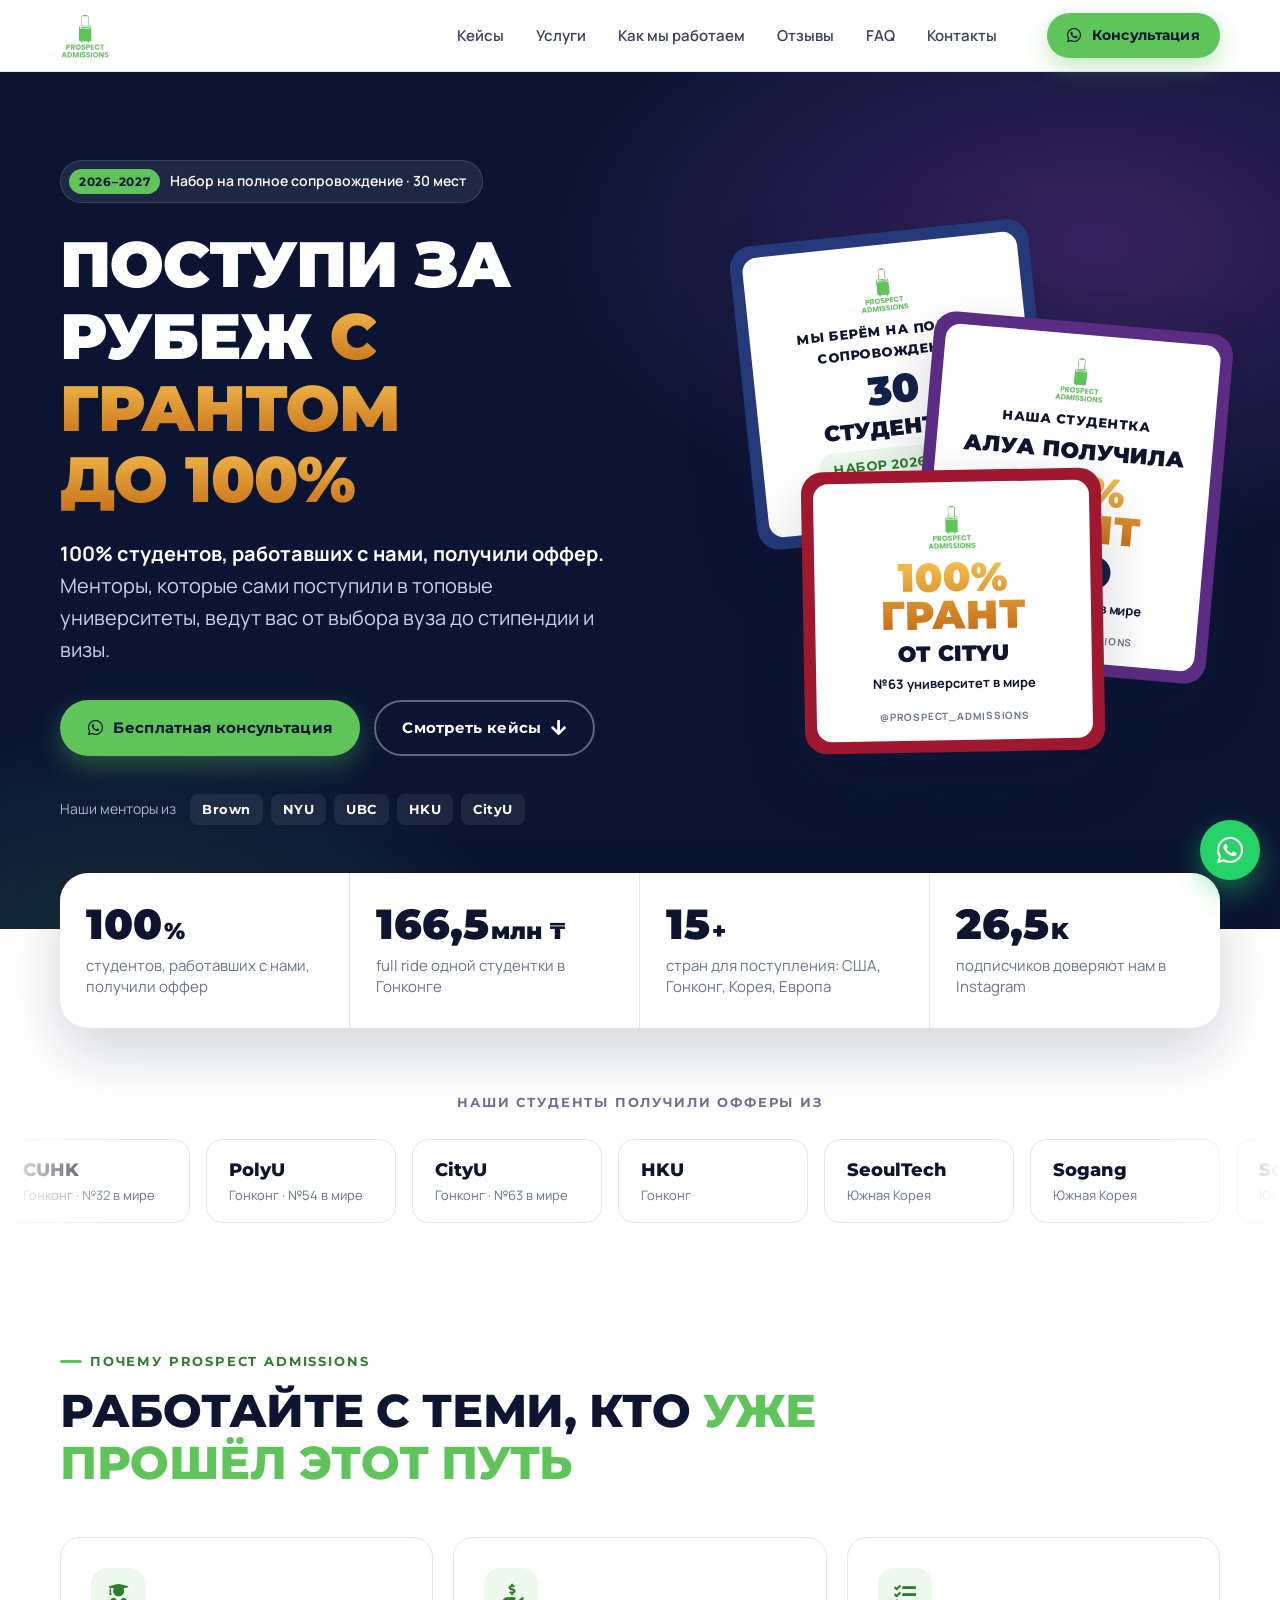
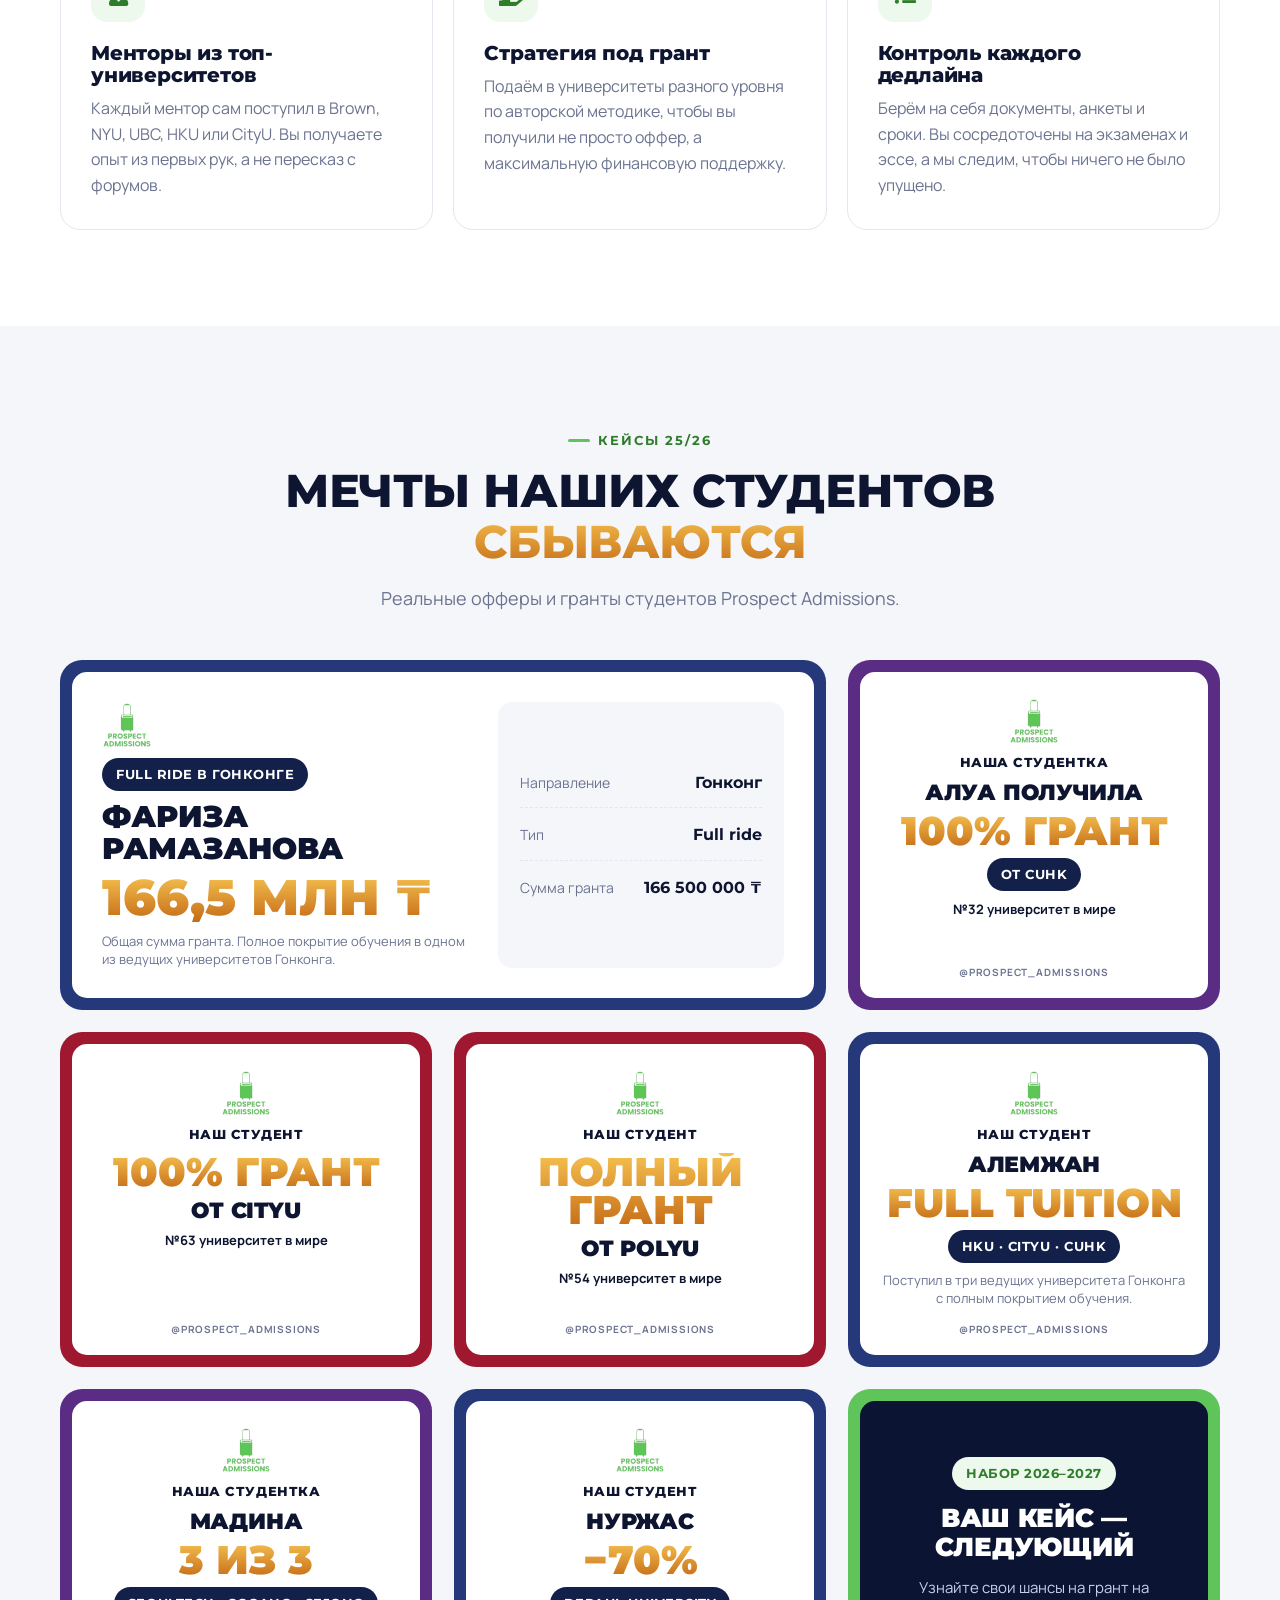
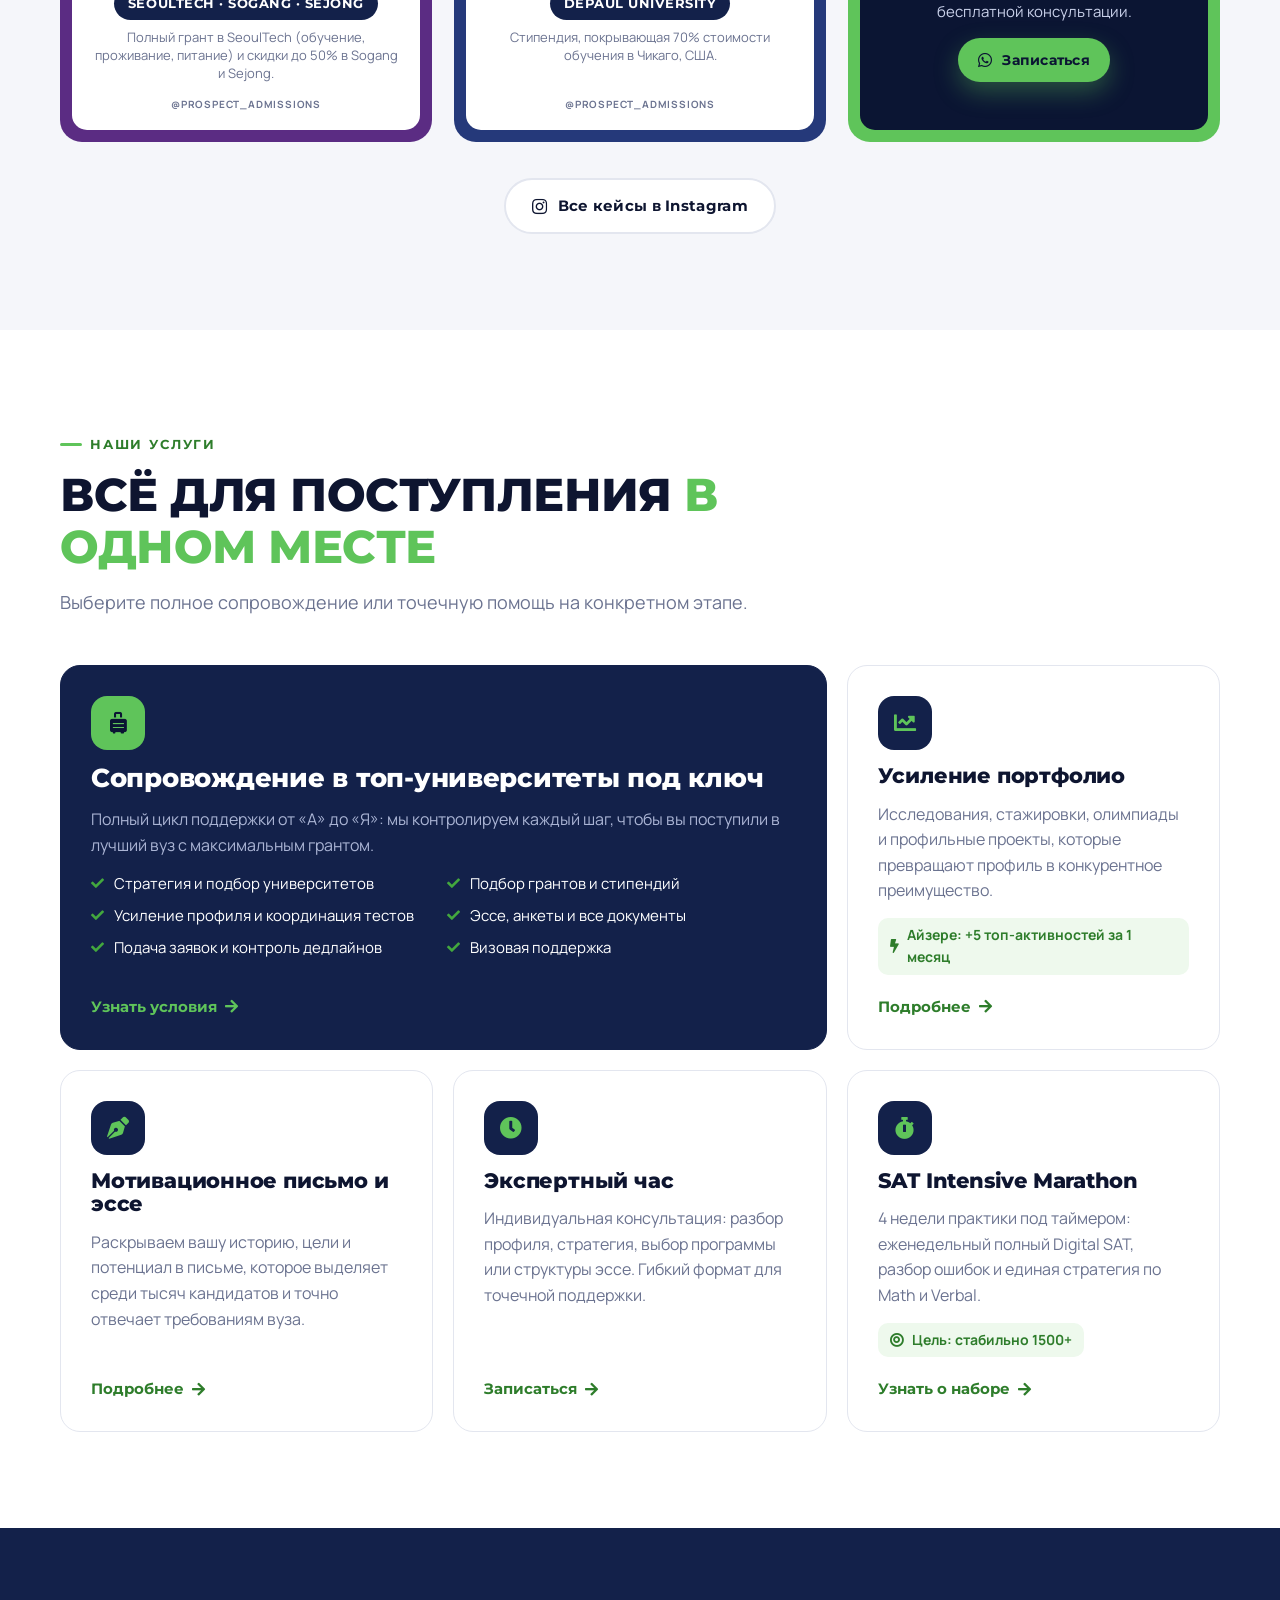
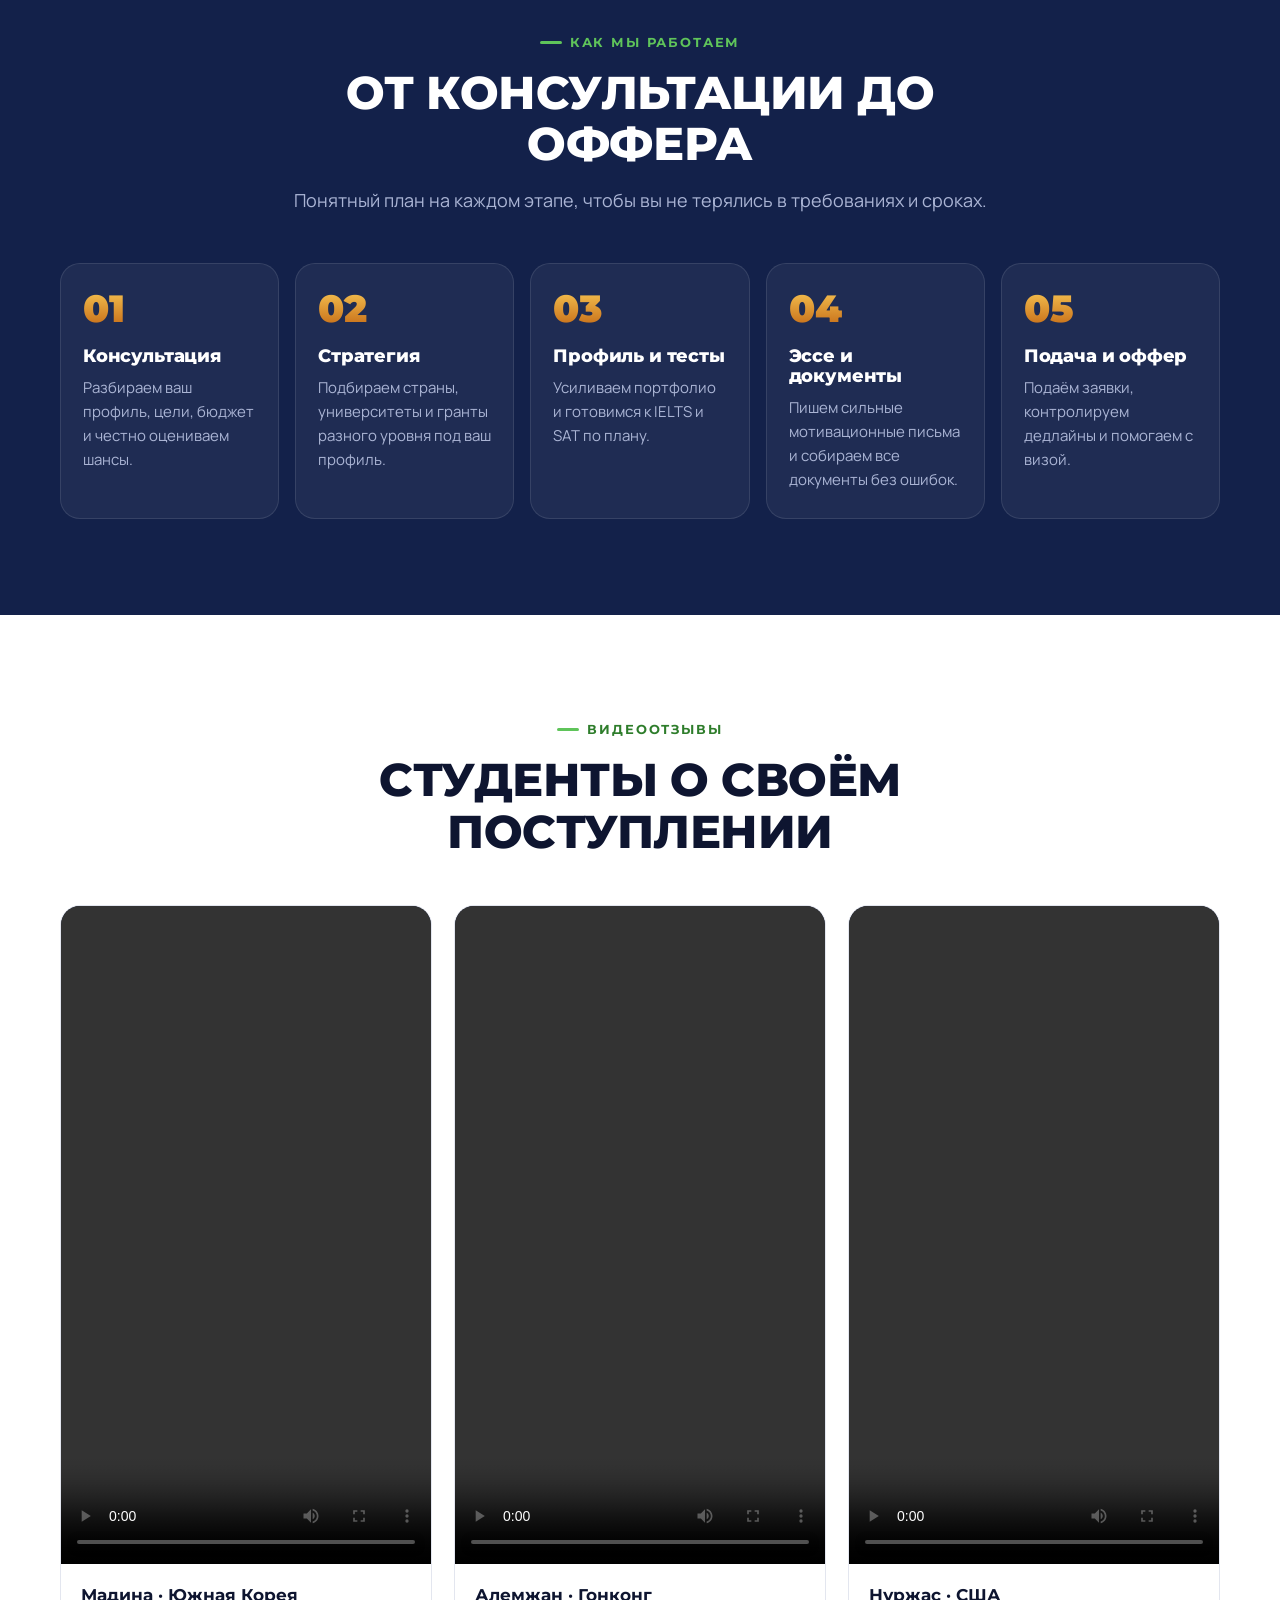
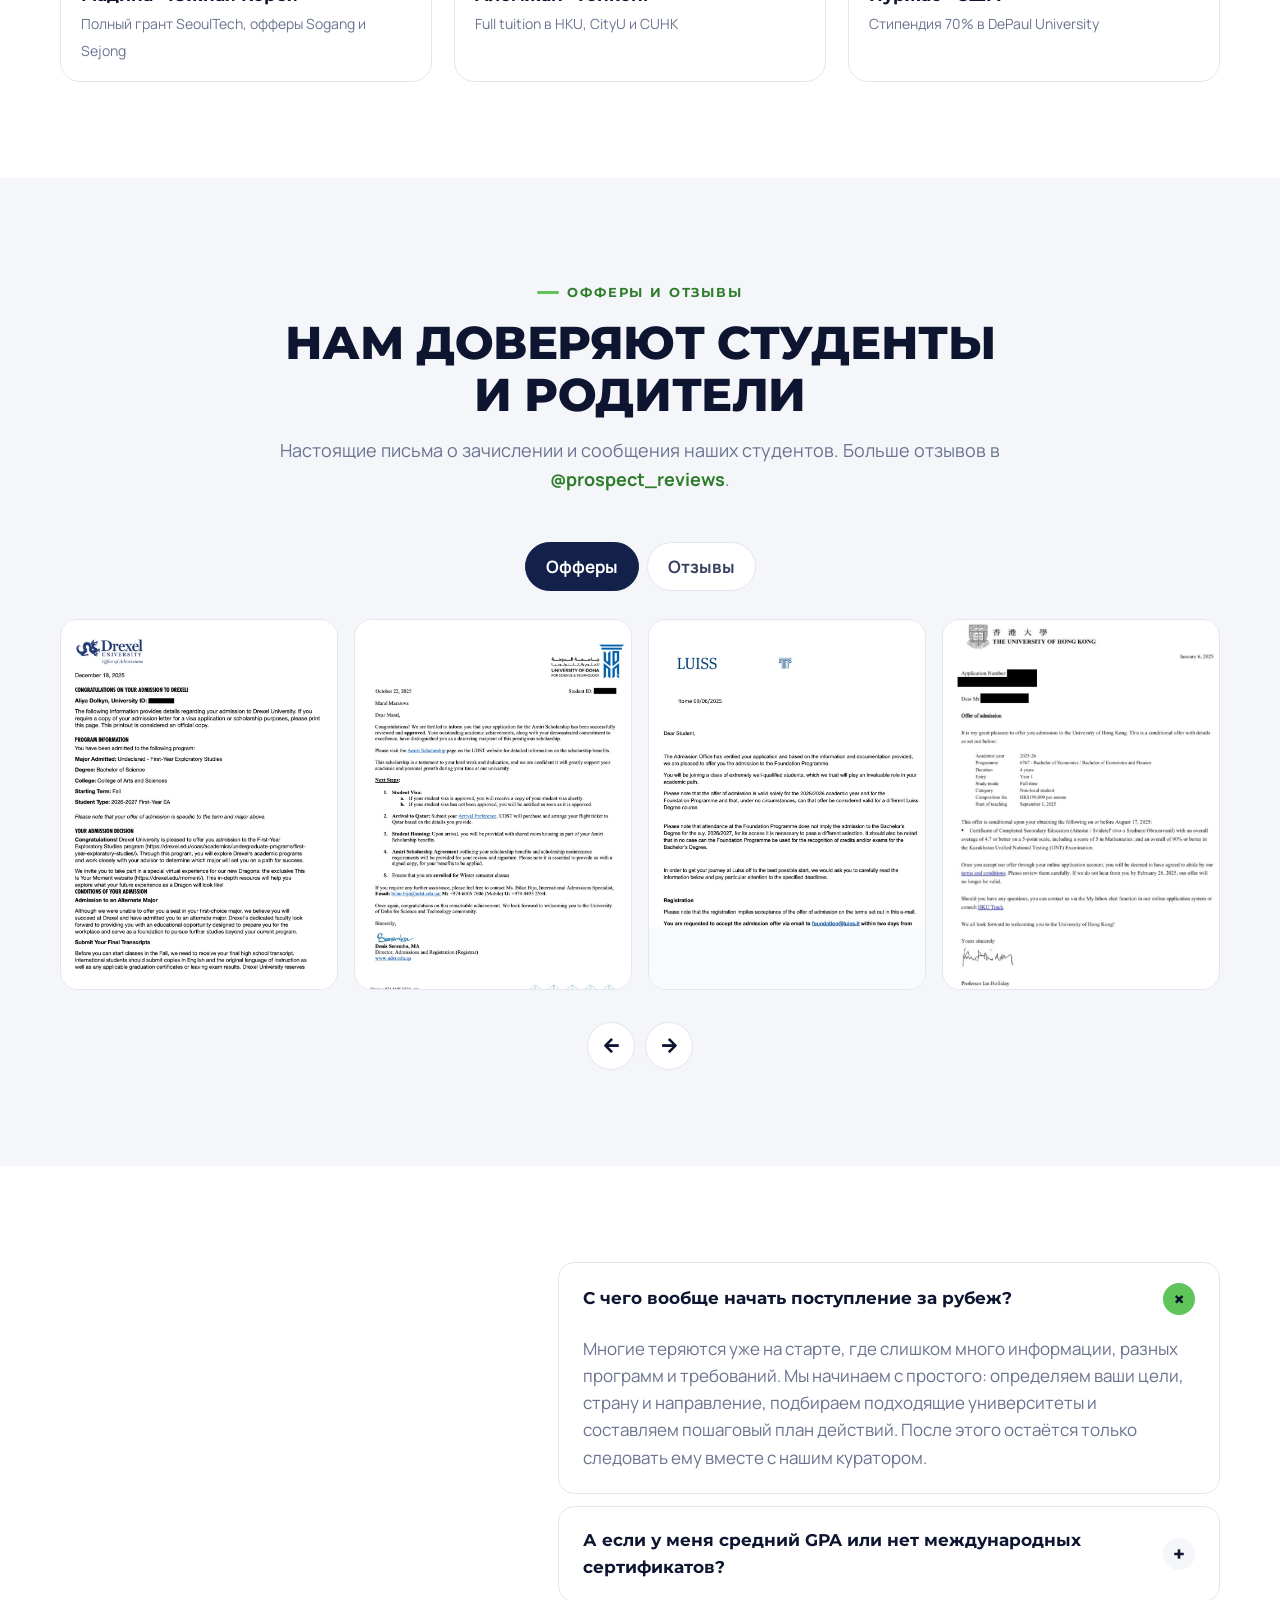
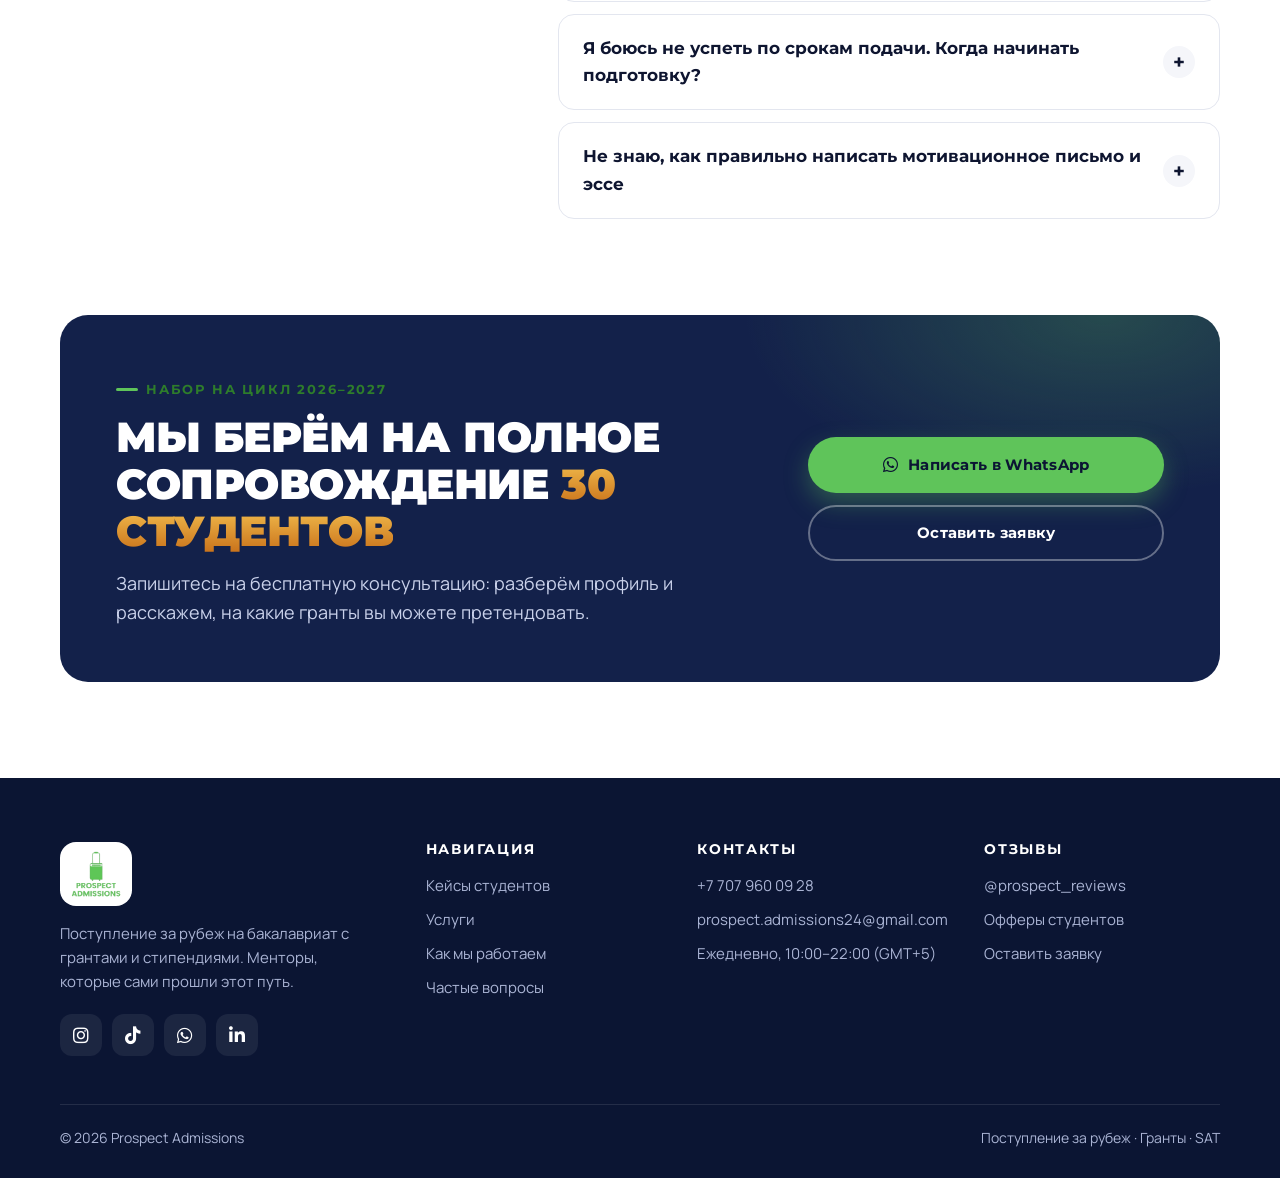
==== commit 487a565c: "Redesign site in Instagram brand style - New homepage: results-first hero, stats, university strip, " ====
--- a/index.html
+++ b/index.html
@@ -1,313 +1,459 @@
 <!DOCTYPE html>
-<html lang="en">
-
+<html lang="ru">
 <head>
   <meta charset="UTF-8">
-  <meta http-equiv="X-UA-Compatible" content="IE=edge">
   <meta name="viewport" content="width=device-width, initial-scale=1.0">
-  <title>Prospect Admissions</title>
-  <!-- HTML Meta Tags -->
-  <meta name="description"
-    content="Prospect Admissions Мы – команда менторов, каждый из которых сам поступил в топовые университеты как NYU, UBC, HKU, CityU и более. Вы будете работать напрямую с теми, кто уже прошел этот путь.">
-  <meta name="keywords" content="Prospect Students Platform,Prospect Students,Prospectstudent,Prospect Student,student management system,best student management system,
-      student management system erp,student management system software,online student management system,student management system website,school student
-      management system,college student management system,smart student management system,institute student management system,higher education student management
-      system,university student management system,student information system,best student information system,student management system online,customizing student management system,
-      Educational technology solutions, School management software, Learning management system, Student information system, Assessment tools, Digital content for students,
-      Academic administration software, Administrative capabilities optimization, Education technology platforms, Learning environment enhancement, Streamlined administrative processes,
-      Educational software solutions, Student engagement tools, Academic management solutions, School administration systems, Onboarding and admission processing, Student engagement tools,
-      Student fee management system, Student Student ERP solutions, Academic management software, Student records management system, Educational institution management software, Student lifecycle management ,
-      Integrated student management system">
-
-  <!-- Bootstrap CSS -->
-  <link href="https://cdn.jsdelivr.net/npm/bootstrap@5.0.2/dist/css/bootstrap.min.css" rel="stylesheet"
-    integrity="sha384-EVSTQN3/azprG1Anm3QDgpJLIm9Nao0Yz1ztcQTwFspd3yD65VohhpuuCOmLASjC" crossorigin="anonymous">
-
-  <link
-    href="https://fonts.googleapis.com/css2?family=Poppins:ital,wght@0,100;0,200;0,300;0,400;0,500;0,600;0,700;0,800;0,900;1,100;1,200;1,300;1,400;1,500;1,600;1,700;1,800;1,900&display=swap"
-    rel="stylesheet">
-  <!-- font awesome cdn link  -->
+  <title>Prospect Admissions — поступление за рубеж с грантами до 100%</title>
+  <meta name="description" content="Поступление на бакалавриат за рубеж с грантами до 100%. Менторы из Brown, HKU, UBC, NYU. Гонконг, США, Корея, Европа. Эссе, портфолио, SAT. Набор 2026–2027.">
+  <link rel="canonical" href="https://prospect-admissions.com/">
+  <link rel="icon" href="images/logo.png" type="image/png">
+  <meta name="theme-color" content="#0b1533">
+
+  <meta property="og:url" content="https://prospect-admissions.com/">
+  <meta property="og:type" content="website">
+  <meta property="og:site_name" content="Prospect Admissions">
+  <meta property="og:title" content="Prospect Admissions — поступление за рубеж с грантами до 100%">
+  <meta property="og:description" content="Поступление на бакалавриат за рубеж с грантами до 100%. Менторы из Brown, HKU, UBC, NYU. Гонконг, США, Корея, Европа. Эссе, портфолио, SAT. Набор 2026–2027.">
+  <meta property="og:image" content="https://prospect-admissions.com/images/logo.png">
+  <meta property="og:locale" content="ru_RU">
+  <meta name="twitter:card" content="summary">
+  <meta name="twitter:title" content="Prospect Admissions — поступление за рубеж с грантами до 100%">
+  <meta name="twitter:description" content="Поступление на бакалавриат за рубеж с грантами до 100%. Менторы из Brown, HKU, UBC, NYU. Гонконг, США, Корея, Европа. Эссе, портфолио, SAT. Набор 2026–2027.">
+  <meta name="twitter:image" content="https://prospect-admissions.com/images/logo.png">
+
+  <link rel="preconnect" href="https://fonts.googleapis.com">
+  <link rel="preconnect" href="https://fonts.gstatic.com" crossorigin>
+  <link href="https://fonts.googleapis.com/css2?family=Manrope:wght@400;500;600;700;800&family=Montserrat:wght@600;700;800;900&display=swap" rel="stylesheet">
   <link rel="stylesheet" href="https://cdnjs.cloudflare.com/ajax/libs/font-awesome/5.15.4/css/all.min.css">
-
-  <link rel="stylesheet" href="https://cdn.jsdelivr.net/npm/swiper@11/swiper-bundle.min.css" />
-
-  <!-- custom css file link  -->
-  <link rel="stylesheet" href="css/style.css">
-  <!-- custom js file link  -->
-  <script src="js/script.js" defer></script>
-
-  <script src="https://cdn.jsdelivr.net/npm/bootstrap@5.0.2/dist/js/bootstrap.bundle.min.js"
-    integrity="sha384-MrcW6ZMFYlzcLA8Nl+NtUVF0sA7MsXsP1UyJoMp4YLEuNSfAP+JcXn/tWtIaxVXM"
-    crossorigin="anonymous"></script>
-
+  <link rel="stylesheet" href="https://cdn.jsdelivr.net/npm/swiper@11/swiper-bundle.min.css">
+  <link rel="stylesheet" href="css/site.css">
+  <script type="application/ld+json">
+  {
+    "@context": "https://schema.org",
+    "@type": "EducationalOrganization",
+    "name": "Prospect Admissions",
+    "url": "https://prospect-admissions.com/",
+    "logo": "https://prospect-admissions.com/images/logo.png",
+    "email": "prospect.admissions24@gmail.com",
+    "telephone": "+77079600928",
+    "description": "Поступление за рубеж на бакалавриат с грантами и стипендиями, подготовка к SAT.",
+    "sameAs": [
+      "https://www.instagram.com/prospect_admissions/",
+      "https://www.tiktok.com/@prospect.admissions",
+      "https://www.linkedin.com/company/104830488/"
+    ]
+  }
+  </script>
 </head>
-
 <body>
-
-
-  <!-- header section starts  -->
-
-  <header class="header">
-    <a href="index.html" class="navbar-brand"><img src="images/logo.png" class="img-fluid"
-        alt="Prospect Student platform with data management software, student profiles, performance tracking, and secure access."
-        style="width: 100px;  height: 80px;"></a>
-    <nav class="navbar">
-      <div id="close-navbar" class="fas fa-times"></div>
-      <a href="faq.html" style="letter-spacing: 2px;">FAQ</a>
+<header class="site-header">
+  <div class="container">
+    <a href="index.html" class="brand" aria-label="Prospect Admissions — на главную">
+      <img src="images/logo-mark.png" alt="Prospect Admissions" width="55" height="50">
+    </a>
+    <nav class="nav" aria-label="Основное меню">
+      <a href="#cases">Кейсы</a>
+      <a href="#services">Услуги</a>
+      <a href="#process">Как мы работаем</a>
+      <a href="#reviews">Отзывы</a>
+      <a href="faq.html">FAQ</a>
       <a href="contact.html">Контакты</a>
+      <a class="btn btn--primary nav-cta" href="https://wa.me/77079600928?text=%D0%97%D0%B4%D1%80%D0%B0%D0%B2%D1%81%D1%82%D0%B2%D1%83%D0%B9%D1%82%D0%B5%21%20%D0%A5%D0%BE%D1%87%D1%83%20%D0%B7%D0%B0%D0%BF%D0%B8%D1%81%D0%B0%D1%82%D1%8C%D1%81%D1%8F%20%D0%BD%D0%B0%20%D0%B1%D0%B5%D1%81%D0%BF%D0%BB%D0%B0%D1%82%D0%BD%D1%83%D1%8E%20%D0%BA%D0%BE%D0%BD%D1%81%D1%83%D0%BB%D1%8C%D1%82%D0%B0%D1%86%D0%B8%D1%8E%20%D0%BF%D0%BE%20%D0%BF%D0%BE%D1%81%D1%82%D1%83%D0%BF%D0%BB%D0%B5%D0%BD%D0%B8%D1%8E." target="_blank" rel="noopener"><i class="fab fa-whatsapp"></i> Бесплатная консультация</a>
     </nav>
-    <div class="icons">
-      <div id="menu-btn" class="fas fa-bars"></div>
-    </div>
-  </header>
-  <!-- header section ends -->
-  <!-- home section starts  -->
-  <div class="cover_section container-fluid">
-    <div class="row align-items-center py-5">
-      <div class="col-md-4">
-        <img class="img-fluid" src="images/logo.png" alt="">
-      </div>
-      <div class="col-md-8">
-        <div class="cover_content">
-          <h1 class="index">Prospect Admissions</h1>
-          <p class="text-start">Мы – команда менторов, каждый из которых сам поступил в топовые университеты как NYU,
-            UBC, HKU, CityU и более. Вы будете работать напрямую с теми, кто уже прошел этот путь</p>
-          <a href="contact.html" class="btn">Связаться с нами</a>
-        </div>
-      </div>
-    </div>
+    <a class="btn btn--primary btn--sm header-cta" href="https://wa.me/77079600928?text=%D0%97%D0%B4%D1%80%D0%B0%D0%B2%D1%81%D1%82%D0%B2%D1%83%D0%B9%D1%82%D0%B5%21%20%D0%A5%D0%BE%D1%87%D1%83%20%D0%B7%D0%B0%D0%BF%D0%B8%D1%81%D0%B0%D1%82%D1%8C%D1%81%D1%8F%20%D0%BD%D0%B0%20%D0%B1%D0%B5%D1%81%D0%BF%D0%BB%D0%B0%D1%82%D0%BD%D1%83%D1%8E%20%D0%BA%D0%BE%D0%BD%D1%81%D1%83%D0%BB%D1%8C%D1%82%D0%B0%D1%86%D0%B8%D1%8E%20%D0%BF%D0%BE%20%D0%BF%D0%BE%D1%81%D1%82%D1%83%D0%BF%D0%BB%D0%B5%D0%BD%D0%B8%D1%8E." target="_blank" rel="noopener"><i class="fab fa-whatsapp"></i> Консультация</a>
+    <button class="menu-toggle" type="button" aria-label="Открыть меню" aria-expanded="false"><i class="fas fa-bars"></i></button>
   </div>
-  <br>
-  <!-- home section ends -->
+</header>
+
+<main>
+  <!-- Hero -->
+  <section class="hero">
+    <div class="container">
+      <div>
+        <span class="hero-badge"><b>2026–2027</b> Набор на полное сопровождение · 30 мест</span>
+        <h1>Поступи за рубеж <span class="gold-text">с грантом до&nbsp;100%</span></h1>
+        <p class="hero-lead"><strong>100% студентов, работавших с нами, получили оффер.</strong> Менторы, которые сами поступили в топовые университеты, ведут вас от выбора вуза до стипендии и визы.</p>
+        <div class="hero-actions">
+          <a class="btn btn--primary" href="https://wa.me/77079600928?text=%D0%97%D0%B4%D1%80%D0%B0%D0%B2%D1%81%D1%82%D0%B2%D1%83%D0%B9%D1%82%D0%B5%21%20%D0%A5%D0%BE%D1%87%D1%83%20%D0%B7%D0%B0%D0%BF%D0%B8%D1%81%D0%B0%D1%82%D1%8C%D1%81%D1%8F%20%D0%BD%D0%B0%20%D0%B1%D0%B5%D1%81%D0%BF%D0%BB%D0%B0%D1%82%D0%BD%D1%83%D1%8E%20%D0%BA%D0%BE%D0%BD%D1%81%D1%83%D0%BB%D1%8C%D1%82%D0%B0%D1%86%D0%B8%D1%8E%20%D0%BF%D0%BE%20%D0%BF%D0%BE%D1%81%D1%82%D1%83%D0%BF%D0%BB%D0%B5%D0%BD%D0%B8%D1%8E." target="_blank" rel="noopener"><i class="fab fa-whatsapp"></i> Бесплатная консультация</a>
+          <a class="btn btn--ghost" href="#cases">Смотреть кейсы <i class="fas fa-arrow-down"></i></a>
+        </div>
+        <div class="hero-mentors">
+          <span>Наши менторы из</span>
+          <ul><li>Brown</li><li>NYU</li><li>UBC</li><li>HKU</li><li>CityU</li></ul>
+        </div>
+      </div>
+
+      <div class="hero-stack" aria-hidden="true">
+        <div class="post post--navy "><div class="post-inner"><img class="post-logo" src="images/logo-mark.png" alt="" width="50" height="46" loading="lazy"><span class="post-kicker">Мы берём на полное сопровождение</span><span class="post-big" style="color:var(--navy)">30</span><span class="post-name">студентов</span><span class="pill pill--light">Набор 2026–2027</span><span class="post-handle">@prospect_admissions</span></div></div>
+        <div class="post post--purple "><div class="post-inner"><img class="post-logo" src="images/logo-mark.png" alt="" width="50" height="46" loading="lazy"><span class="post-kicker">Наша студентка</span><span class="post-name">Алуа получила</span><span class="post-big gold-text">100% грант</span><span class="pill">от CUHK</span><span class="post-rank">№32 университет в мире</span><span class="post-handle">@prospect_admissions</span></div></div>
+        <div class="post post--crimson "><div class="post-inner"><img class="post-logo" src="images/logo-mark.png" alt="" width="50" height="46" loading="lazy"><span class="post-big gold-text">100% грант</span><span class="post-name">от CityU</span><span class="post-rank">№63 университет в мире</span><span class="post-handle">@prospect_admissions</span></div></div>
+      </div>
+    </div>
+  </section>
+
+  <!-- Stats -->
+  <section class="stats" aria-label="Наши результаты">
+    <div class="container">
+      <!-- TODO: добавьте сюда общее число поступивших студентов и общую сумму грантов -->
+      <div class="stats-grid">
+        <div class="stat"><div class="stat-num">100<span class="unit">%</span></div><div class="stat-label">студентов, работавших с нами, получили оффер</div></div>
+        <div class="stat"><div class="stat-num">166,5<span class="unit">млн ₸</span></div><div class="stat-label">full ride одной студентки в Гонконге</div></div>
+        <div class="stat"><div class="stat-num">15<span class="unit">+</span></div><div class="stat-label">стран для поступления: США, Гонконг, Корея, Европа</div></div>
+        <div class="stat"><div class="stat-num">26,5<span class="unit">K</span></div><div class="stat-label">подписчиков доверяют нам в Instagram</div></div>
+      </div>
+    </div>
+  </section>
+
+  <!-- Universities -->
+  <section class="unis" aria-label="Университеты наших студентов">
+    <div class="container">
+      <p class="unis-title">Наши студенты получили офферы из</p>
+    </div>
+    <div class="marquee"><div class="marquee-track"><div class="uni-chip"><b>CUHK</b><span>Гонконг · №32 в мире</span></div><div class="uni-chip"><b>PolyU</b><span>Гонконг · №54 в мире</span></div><div class="uni-chip"><b>CityU</b><span>Гонконг · №63 в мире</span></div><div class="uni-chip"><b>HKU</b><span>Гонконг</span></div><div class="uni-chip"><b>SeoulTech</b><span>Южная Корея</span></div><div class="uni-chip"><b>Sogang</b><span>Южная Корея</span></div><div class="uni-chip"><b>Sejong</b><span>Южная Корея</span></div><div class="uni-chip"><b>DePaul</b><span>США, Чикаго</span></div><div class="uni-chip" aria-hidden="true"><b>CUHK</b><span>Гонконг · №32 в мире</span></div><div class="uni-chip" aria-hidden="true"><b>PolyU</b><span>Гонконг · №54 в мире</span></div><div class="uni-chip" aria-hidden="true"><b>CityU</b><span>Гонконг · №63 в мире</span></div><div class="uni-chip" aria-hidden="true"><b>HKU</b><span>Гонконг</span></div><div class="uni-chip" aria-hidden="true"><b>SeoulTech</b><span>Южная Корея</span></div><div class="uni-chip" aria-hidden="true"><b>Sogang</b><span>Южная Корея</span></div><div class="uni-chip" aria-hidden="true"><b>Sejong</b><span>Южная Корея</span></div><div class="uni-chip" aria-hidden="true"><b>DePaul</b><span>США, Чикаго</span></div></div></div>
+  </section>
+
+  <!-- Why us -->
+  <section class="section">
+    <div class="container">
+      <div class="section-head reveal">
+        <span class="eyebrow">Почему Prospect Admissions</span>
+        <h2>Работайте с теми, кто <span class="green-text">уже прошёл этот путь</span></h2>
+      </div>
+      <div class="why-grid">
+        <article class="why-card reveal">
+          <div class="why-icon"><i class="fas fa-user-graduate"></i></div>
+          <h3>Менторы из топ-университетов</h3>
+          <p>Каждый ментор сам поступил в Brown, NYU, UBC, HKU или CityU. Вы получаете опыт из первых рук, а не пересказ с форумов.</p>
+        </article>
+        <article class="why-card reveal">
+          <div class="why-icon"><i class="fas fa-hand-holding-usd"></i></div>
+          <h3>Стратегия под грант</h3>
+          <p>Подаём в университеты разного уровня по авторской методике, чтобы вы получили не просто оффер, а максимальную финансовую поддержку.</p>
+        </article>
+        <article class="why-card reveal">
+          <div class="why-icon"><i class="fas fa-tasks"></i></div>
+          <h3>Контроль каждого дедлайна</h3>
+          <p>Берём на себя документы, анкеты и сроки. Вы сосредоточены на экзаменах и эссе, а мы следим, чтобы ничего не было упущено.</p>
+        </article>
+      </div>
+    </div>
+  </section>
+
+  <!-- Cases -->
+  <section class="section section--tint" id="cases">
+    <div class="container">
+      <div class="section-head section-head--center reveal">
+        <span class="eyebrow">Кейсы 25/26</span>
+        <h2>Мечты наших студентов <span class="gold-text">сбываются</span></h2>
+        <p>Реальные офферы и гранты студентов Prospect Admissions.</p>
+      </div>
+
+      <div class="cases-grid">
+        <article class="case case--feature reveal">
+          <div class="post post--navy"><div class="post-inner">
+            <div class="feature-copy">
+              <img class="post-logo" src="images/logo-mark.png" alt="" width="50" height="46" loading="lazy">
+              <span class="pill">Full ride в Гонконге</span>
+              <h3 class="post-name">Фариза Рамазанова</h3>
+              <span class="post-big gold-text">166,5 млн ₸</span>
+              <p class="post-note">Общая сумма гранта. Полное покрытие обучения в одном из ведущих университетов Гонконга.</p>
+            </div>
+            <div class="feature-side">
+              <div class="row"><span>Направление</span><b>Гонконг</b></div>
+              <div class="row"><span>Тип</span><b>Full ride</b></div>
+              <div class="row"><span>Сумма гранта</span><b>166 500 000 ₸</b></div>
+            </div>
+          </div></div>
+        </article>
+
+        <article class="case reveal">
+          <div class="post post--purple "><div class="post-inner"><img class="post-logo" src="images/logo-mark.png" alt="" width="50" height="46" loading="lazy"><span class="post-kicker">Наша студентка</span><h3 class="post-name">Алуа получила</h3><span class="post-big gold-text">100% грант</span><span class="pill">от CUHK</span><span class="post-rank">№32 университет в мире</span><span class="post-handle">@prospect_admissions</span></div></div>
+        </article>
+
+        <article class="case reveal">
+          <div class="post post--crimson "><div class="post-inner"><img class="post-logo" src="images/logo-mark.png" alt="" width="50" height="46" loading="lazy"><span class="post-kicker">Наш студент</span><span class="post-big gold-text">100% грант</span><h3 class="post-name">от CityU</h3><span class="post-rank">№63 университет в мире</span><span class="post-handle">@prospect_admissions</span></div></div>
+        </article>
+
+        <article class="case reveal">
+          <div class="post post--crimson "><div class="post-inner"><img class="post-logo" src="images/logo-mark.png" alt="" width="50" height="46" loading="lazy"><span class="post-kicker">Наш студент</span><span class="post-big gold-text">Полный грант</span><h3 class="post-name">от PolyU</h3><span class="post-rank">№54 университет в мире</span><span class="post-handle">@prospect_admissions</span></div></div>
+        </article>
+
+        <article class="case reveal">
+          <div class="post post--navy "><div class="post-inner"><img class="post-logo" src="images/logo-mark.png" alt="" width="50" height="46" loading="lazy"><span class="post-kicker">Наш студент</span><h3 class="post-name">Алемжан</h3><span class="post-big gold-text">Full tuition</span><span class="pill">HKU · CityU · CUHK</span><span class="post-note">Поступил в три ведущих университета Гонконга с полным покрытием обучения.</span><span class="post-handle">@prospect_admissions</span></div></div>
+        </article>
+
+        <article class="case reveal">
+          <div class="post post--purple "><div class="post-inner"><img class="post-logo" src="images/logo-mark.png" alt="" width="50" height="46" loading="lazy"><span class="post-kicker">Наша студентка</span><h3 class="post-name">Мадина</h3><span class="post-big gold-text">3 из 3</span><span class="pill">SeoulTech · Sogang · Sejong</span><span class="post-note">Полный грант в SeoulTech (обучение, проживание, питание) и скидки до 50% в Sogang и Sejong.</span><span class="post-handle">@prospect_admissions</span></div></div>
+        </article>
+
+        <article class="case reveal">
+          <div class="post post--navy "><div class="post-inner"><img class="post-logo" src="images/logo-mark.png" alt="" width="50" height="46" loading="lazy"><span class="post-kicker">Наш студент</span><h3 class="post-name">Нуржас</h3><span class="post-big gold-text">−70%</span><span class="pill">DePaul University</span><span class="post-note">Стипендия, покрывающая 70% стоимости обучения в Чикаго, США.</span><span class="post-handle">@prospect_admissions</span></div></div>
+        </article>
+
+        <article class="case case-cta reveal">
+          <div class="post"><div class="post-inner">
+            <span class="pill pill--light">Набор 2026–2027</span>
+            <h3>Ваш кейс — следующий</h3>
+            <p>Узнайте свои шансы на грант на бесплатной консультации.</p>
+            <a class="btn btn--primary btn--sm" href="https://wa.me/77079600928?text=%D0%97%D0%B4%D1%80%D0%B0%D0%B2%D1%81%D1%82%D0%B2%D1%83%D0%B9%D1%82%D0%B5%21%20%D0%A5%D0%BE%D1%87%D1%83%20%D0%B7%D0%B0%D0%BF%D0%B8%D1%81%D0%B0%D1%82%D1%8C%D1%81%D1%8F%20%D0%BD%D0%B0%20%D0%B1%D0%B5%D1%81%D0%BF%D0%BB%D0%B0%D1%82%D0%BD%D1%83%D1%8E%20%D0%BA%D0%BE%D0%BD%D1%81%D1%83%D0%BB%D1%8C%D1%82%D0%B0%D1%86%D0%B8%D1%8E%20%D0%BF%D0%BE%20%D0%BF%D0%BE%D1%81%D1%82%D1%83%D0%BF%D0%BB%D0%B5%D0%BD%D0%B8%D1%8E." target="_blank" rel="noopener"><i class="fab fa-whatsapp"></i> Записаться</a>
+          </div></div>
+        </article>
+      </div>
+
+      <div class="cases-foot">
+        <a class="btn btn--outline" href="https://www.instagram.com/prospect_admissions/" target="_blank" rel="noopener"><i class="fab fa-instagram"></i> Все кейсы в Instagram</a>
+      </div>
+    </div>
+  </section>
+
+  <!-- Services -->
+  <section class="section" id="services">
+    <div class="container">
+      <div class="section-head reveal">
+        <span class="eyebrow">Наши услуги</span>
+        <h2>Всё для поступления <span class="green-text">в одном месте</span></h2>
+        <p>Выберите полное сопровождение или точечную помощь на конкретном этапе.</p>
+      </div>
+      <div class="services-grid">
+        <article class="service service--feature reveal">
+          <div class="service-icon"><i class="fas fa-suitcase-rolling"></i></div>
+          <h3>Сопровождение в топ-университеты под ключ</h3>
+          <p>Полный цикл поддержки от «А» до «Я»: мы контролируем каждый шаг, чтобы вы поступили в лучший вуз с максимальным грантом.</p>
+          <ul>
+            <li><i class="fas fa-check"></i> Стратегия и подбор университетов</li>
+            <li><i class="fas fa-check"></i> Подбор грантов и стипендий</li>
+            <li><i class="fas fa-check"></i> Усиление профиля и координация тестов</li>
+            <li><i class="fas fa-check"></i> Эссе, анкеты и все документы</li>
+            <li><i class="fas fa-check"></i> Подача заявок и контроль дедлайнов</li>
+            <li><i class="fas fa-check"></i> Визовая поддержка</li>
+          </ul>
+          <a class="service-link" href="https://wa.me/77079600928?text=%D0%97%D0%B4%D1%80%D0%B0%D0%B2%D1%81%D1%82%D0%B2%D1%83%D0%B9%D1%82%D0%B5%21%20%D0%98%D0%BD%D1%82%D0%B5%D1%80%D0%B5%D1%81%D1%83%D0%B5%D1%82%20%D0%BF%D0%BE%D0%BB%D0%BD%D0%BE%D0%B5%20%D1%81%D0%BE%D0%BF%D1%80%D0%BE%D0%B2%D0%BE%D0%B6%D0%B4%D0%B5%D0%BD%D0%B8%D0%B5%20%D0%BF%D1%80%D0%B8%20%D0%BF%D0%BE%D1%81%D1%82%D1%83%D0%BF%D0%BB%D0%B5%D0%BD%D0%B8%D0%B8." target="_blank" rel="noopener">Узнать условия <i class="fas fa-arrow-right"></i></a>
+        </article>
+
+        <article class="service reveal">
+          <div class="service-icon"><i class="fas fa-chart-line"></i></div>
+          <h3>Усиление портфолио</h3>
+          <p>Исследования, стажировки, олимпиады и профильные проекты, которые превращают профиль в конкурентное преимущество.</p>
+          <span class="proof"><i class="fas fa-bolt"></i> Айзере: +5 топ-активностей за 1 месяц</span>
+          <a class="service-link" href="https://wa.me/77079600928?text=%D0%97%D0%B4%D1%80%D0%B0%D0%B2%D1%81%D1%82%D0%B2%D1%83%D0%B9%D1%82%D0%B5%21%20%D0%98%D0%BD%D1%82%D0%B5%D1%80%D0%B5%D1%81%D1%83%D0%B5%D1%82%20%D1%83%D1%81%D0%B8%D0%BB%D0%B5%D0%BD%D0%B8%D0%B5%20%D0%BF%D0%BE%D1%80%D1%82%D1%84%D0%BE%D0%BB%D0%B8%D0%BE." target="_blank" rel="noopener">Подробнее <i class="fas fa-arrow-right"></i></a>
+        </article>
+
+        <article class="service reveal">
+          <div class="service-icon"><i class="fas fa-pen-nib"></i></div>
+          <h3>Мотивационное письмо и эссе</h3>
+          <p>Раскрываем вашу историю, цели и потенциал в письме, которое выделяет среди тысяч кандидатов и точно отвечает требованиям вуза.</p>
+          <a class="service-link" href="https://wa.me/77079600928?text=%D0%97%D0%B4%D1%80%D0%B0%D0%B2%D1%81%D1%82%D0%B2%D1%83%D0%B9%D1%82%D0%B5%21%20%D0%9D%D1%83%D0%B6%D0%BD%D0%B0%20%D0%BF%D0%BE%D0%BC%D0%BE%D1%89%D1%8C%20%D1%81%20%D0%BC%D0%BE%D1%82%D0%B8%D0%B2%D0%B0%D1%86%D0%B8%D0%BE%D0%BD%D0%BD%D1%8B%D0%BC%20%D0%BF%D0%B8%D1%81%D1%8C%D0%BC%D0%BE%D0%BC." target="_blank" rel="noopener">Подробнее <i class="fas fa-arrow-right"></i></a>
+        </article>
+
+        <article class="service reveal">
+          <div class="service-icon"><i class="fas fa-clock"></i></div>
+          <h3>Экспертный час</h3>
+          <p>Индивидуальная консультация: разбор профиля, стратегия, выбор программы или структуры эссе. Гибкий формат для точечной поддержки.</p>
+          <a class="service-link" href="https://wa.me/77079600928?text=%D0%97%D0%B4%D1%80%D0%B0%D0%B2%D1%81%D1%82%D0%B2%D1%83%D0%B9%D1%82%D0%B5%21%20%D0%A5%D0%BE%D1%87%D1%83%20%D0%B7%D0%B0%D0%BF%D0%B8%D1%81%D0%B0%D1%82%D1%8C%D1%81%D1%8F%20%D0%BD%D0%B0%20%D1%8D%D0%BA%D1%81%D0%BF%D0%B5%D1%80%D1%82%D0%BD%D1%8B%D0%B9%20%D1%87%D0%B0%D1%81." target="_blank" rel="noopener">Записаться <i class="fas fa-arrow-right"></i></a>
+        </article>
+
+        <article class="service reveal">
+          <div class="service-icon"><i class="fas fa-stopwatch"></i></div>
+          <h3>SAT Intensive Marathon</h3>
+          <p>4 недели практики под таймером: еженедельный полный Digital SAT, разбор ошибок и единая стратегия по Math и Verbal.</p>
+          <span class="proof"><i class="fas fa-bullseye"></i> Цель: стабильно 1500+</span>
+          <a class="service-link" href="https://wa.me/77079600928?text=%D0%97%D0%B4%D1%80%D0%B0%D0%B2%D1%81%D1%82%D0%B2%D1%83%D0%B9%D1%82%D0%B5%21%20%D0%98%D0%BD%D1%82%D0%B5%D1%80%D0%B5%D1%81%D1%83%D0%B5%D1%82%20SAT%20Intensive%20Marathon." target="_blank" rel="noopener">Узнать о наборе <i class="fas fa-arrow-right"></i></a>
+        </article>
+      </div>
+    </div>
+  </section>
+
+  <!-- Process -->
+  <section class="section section--navy" id="process">
+    <div class="container">
+      <div class="section-head section-head--center reveal">
+        <span class="eyebrow">Как мы работаем</span>
+        <h2>От консультации до оффера</h2>
+        <p>Понятный план на каждом этапе, чтобы вы не терялись в требованиях и сроках.</p>
+      </div>
+      <ol class="steps" style="list-style:none;margin:0;padding:0">
+        <li class="step reveal"><h3>Консультация</h3><p>Разбираем ваш профиль, цели, бюджет и честно оцениваем шансы.</p></li>
+        <li class="step reveal"><h3>Стратегия</h3><p>Подбираем страны, университеты и гранты разного уровня под ваш профиль.</p></li>
+        <li class="step reveal"><h3>Профиль и тесты</h3><p>Усиливаем портфолио и готовимся к IELTS и SAT по плану.</p></li>
+        <li class="step reveal"><h3>Эссе и документы</h3><p>Пишем сильные мотивационные письма и собираем все документы без ошибок.</p></li>
+        <li class="step reveal"><h3>Подача и оффер</h3><p>Подаём заявки, контролируем дедлайны и помогаем с визой.</p></li>
+      </ol>
+    </div>
+  </section>
+
+  <!-- Videos -->
+  <section class="section">
+    <div class="container">
+      <div class="section-head section-head--center reveal">
+        <span class="eyebrow">Видеоотзывы</span>
+        <h2>Студенты о своём поступлении</h2>
+      </div>
+      <div class="videos-grid">
+        <figure class="video-card reveal" style="margin:0">
+          <video src="images/madina.mp4#t=0.5" controls preload="metadata" playsinline aria-label="Видеоотзыв Мадины"></video>
+          <figcaption><b>Мадина · Южная Корея</b><span>Полный грант SeoulTech, офферы Sogang и Sejong</span></figcaption>
+        </figure>
+        <figure class="video-card reveal" style="margin:0">
+          <video src="images/alemzhan.mp4#t=0.5" controls preload="metadata" playsinline aria-label="Видеоотзыв Алемжана"></video>
+          <figcaption><b>Алемжан · Гонконг</b><span>Full tuition в HKU, CityU и CUHK</span></figcaption>
+        </figure>
+        <figure class="video-card reveal" style="margin:0">
+          <video src="images/nurzhas.mp4#t=0.5" controls preload="metadata" playsinline aria-label="Видеоотзыв Нуржаса"></video>
+          <figcaption><b>Нуржас · США</b><span>Стипендия 70% в DePaul University</span></figcaption>
+        </figure>
+      </div>
+    </div>
+  </section>
+
+  <!-- Offers and reviews -->
+  <section class="section section--tint" id="reviews">
+    <div class="container" data-gallery-wrap>
+      <div class="section-head section-head--center reveal">
+        <span class="eyebrow">Офферы и отзывы</span>
+        <h2>Нам доверяют студенты и родители</h2>
+        <p>Настоящие письма о зачислении и сообщения наших студентов. Больше отзывов в <a href="https://www.instagram.com/prospect_reviews/" target="_blank" rel="noopener" style="color:var(--green-700);font-weight:700">@prospect_reviews</a>.</p>
+      </div>
+      <div class="reviews-tabs" role="tablist">
+        <button type="button" role="tab" aria-selected="true" aria-controls="gallery-offers">Офферы</button>
+        <button type="button" role="tab" aria-selected="false" aria-controls="gallery-reviews">Отзывы</button>
+      </div>
+      <div class="gallery" id="gallery-offers" role="tabpanel">
+        <div class="swiper">
+          <div class="swiper-wrapper">
+              <div class="swiper-slide"><a href="images/review1.jpeg" target="_blank" rel="noopener"><img src="images/review1.jpeg" alt="Оффер из университета, полученный студентом Prospect Admissions" loading="lazy"></a></div>
+              <div class="swiper-slide"><a href="images/review2.jpeg" target="_blank" rel="noopener"><img src="images/review2.jpeg" alt="Оффер из университета, полученный студентом Prospect Admissions" loading="lazy"></a></div>
+              <div class="swiper-slide"><a href="images/review3.jpeg" target="_blank" rel="noopener"><img src="images/review3.jpeg" alt="Оффер из университета, полученный студентом Prospect Admissions" loading="lazy"></a></div>
+              <div class="swiper-slide"><a href="images/review4.jpeg" target="_blank" rel="noopener"><img src="images/review4.jpeg" alt="Оффер из университета, полученный студентом Prospect Admissions" loading="lazy"></a></div>
+              <div class="swiper-slide"><a href="images/review5.jpeg" target="_blank" rel="noopener"><img src="images/review5.jpeg" alt="Оффер из университета, полученный студентом Prospect Admissions" loading="lazy"></a></div>
+              <div class="swiper-slide"><a href="images/review6.jpeg" target="_blank" rel="noopener"><img src="images/review6.jpeg" alt="Оффер из университета, полученный студентом Prospect Admissions" loading="lazy"></a></div>
+              <div class="swiper-slide"><a href="images/review7.jpeg" target="_blank" rel="noopener"><img src="images/review7.jpeg" alt="Оффер из университета, полученный студентом Prospect Admissions" loading="lazy"></a></div>
+              <div class="swiper-slide"><a href="images/review8.jpeg" target="_blank" rel="noopener"><img src="images/review8.jpeg" alt="Оффер из университета, полученный студентом Prospect Admissions" loading="lazy"></a></div>
+              <div class="swiper-slide"><a href="images/review9.jpeg" target="_blank" rel="noopener"><img src="images/review9.jpeg" alt="Оффер из университета, полученный студентом Prospect Admissions" loading="lazy"></a></div>
+              <div class="swiper-slide"><a href="images/review10.jpeg" target="_blank" rel="noopener"><img src="images/review10.jpeg" alt="Оффер из университета, полученный студентом Prospect Admissions" loading="lazy"></a></div>
+          </div>
+        </div>
+      </div>
+      <div class="gallery" id="gallery-reviews" role="tabpanel" hidden>
+        <div class="swiper">
+          <div class="swiper-wrapper">
+              <div class="swiper-slide"><a href="images/WhatsApp%20Image%202026-02-28%20at%202.38.36%20PM%20%281%29.jpeg" target="_blank" rel="noopener"><img src="images/WhatsApp%20Image%202026-02-28%20at%202.38.36%20PM%20%281%29.jpeg" alt="Отзыв студента о работе с Prospect Admissions" loading="lazy"></a></div>
+              <div class="swiper-slide"><a href="images/WhatsApp%20Image%202026-02-28%20at%202.38.36%20PM%20%282%29.jpeg" target="_blank" rel="noopener"><img src="images/WhatsApp%20Image%202026-02-28%20at%202.38.36%20PM%20%282%29.jpeg" alt="Отзыв студента о работе с Prospect Admissions" loading="lazy"></a></div>
+              <div class="swiper-slide"><a href="images/WhatsApp%20Image%202026-02-28%20at%202.38.36%20PM%20%283%29.jpeg" target="_blank" rel="noopener"><img src="images/WhatsApp%20Image%202026-02-28%20at%202.38.36%20PM%20%283%29.jpeg" alt="Отзыв студента о работе с Prospect Admissions" loading="lazy"></a></div>
+              <div class="swiper-slide"><a href="images/WhatsApp%20Image%202026-02-28%20at%202.38.36%20PM.jpeg" target="_blank" rel="noopener"><img src="images/WhatsApp%20Image%202026-02-28%20at%202.38.36%20PM.jpeg" alt="Отзыв студента о работе с Prospect Admissions" loading="lazy"></a></div>
+              <div class="swiper-slide"><a href="images/WhatsApp%20Image%202026-02-28%20at%202.38.37%20PM%20%281%29.jpeg" target="_blank" rel="noopener"><img src="images/WhatsApp%20Image%202026-02-28%20at%202.38.37%20PM%20%281%29.jpeg" alt="Отзыв студента о работе с Prospect Admissions" loading="lazy"></a></div>
+              <div class="swiper-slide"><a href="images/WhatsApp%20Image%202026-02-28%20at%202.38.37%20PM%20%282%29.jpeg" target="_blank" rel="noopener"><img src="images/WhatsApp%20Image%202026-02-28%20at%202.38.37%20PM%20%282%29.jpeg" alt="Отзыв студента о работе с Prospect Admissions" loading="lazy"></a></div>
+              <div class="swiper-slide"><a href="images/WhatsApp%20Image%202026-02-28%20at%202.38.37%20PM%20%283%29.jpeg" target="_blank" rel="noopener"><img src="images/WhatsApp%20Image%202026-02-28%20at%202.38.37%20PM%20%283%29.jpeg" alt="Отзыв студента о работе с Prospect Admissions" loading="lazy"></a></div>
+              <div class="swiper-slide"><a href="images/WhatsApp%20Image%202026-02-28%20at%202.38.37%20PM.jpeg" target="_blank" rel="noopener"><img src="images/WhatsApp%20Image%202026-02-28%20at%202.38.37%20PM.jpeg" alt="Отзыв студента о работе с Prospect Admissions" loading="lazy"></a></div>
+          </div>
+        </div>
+      </div>
+      <div class="gallery-nav">
+        <button class="gallery-prev" type="button" aria-label="Назад"><i class="fas fa-arrow-left"></i></button>
+        <button class="gallery-next" type="button" aria-label="Вперёд"><i class="fas fa-arrow-right"></i></button>
+      </div>
+    </div>
+  </section>
+
+  <!-- FAQ -->
+  <section class="section" id="faq">
+    <div class="container faq-layout">
+      <div class="section-head reveal" style="margin-bottom:0">
+        <span class="eyebrow">Частые вопросы</span>
+        <h2>Отвечаем на главное</h2>
+        <p>Не нашли ответ? Напишите нам, и ментор ответит лично.</p>
+        <div style="display:flex;flex-wrap:wrap;gap:12px;margin-top:26px">
+          <a class="btn btn--dark" href="faq.html">Все вопросы</a>
+          <a class="btn btn--outline" href="https://wa.me/77079600928?text=%D0%97%D0%B4%D1%80%D0%B0%D0%B2%D1%81%D1%82%D0%B2%D1%83%D0%B9%D1%82%D0%B5%21%20%D0%A5%D0%BE%D1%87%D1%83%20%D0%B7%D0%B0%D0%BF%D0%B8%D1%81%D0%B0%D1%82%D1%8C%D1%81%D1%8F%20%D0%BD%D0%B0%20%D0%B1%D0%B5%D1%81%D0%BF%D0%BB%D0%B0%D1%82%D0%BD%D1%83%D1%8E%20%D0%BA%D0%BE%D0%BD%D1%81%D1%83%D0%BB%D1%8C%D1%82%D0%B0%D1%86%D0%B8%D1%8E%20%D0%BF%D0%BE%20%D0%BF%D0%BE%D1%81%D1%82%D1%83%D0%BF%D0%BB%D0%B5%D0%BD%D0%B8%D1%8E." target="_blank" rel="noopener"><i class="fab fa-whatsapp"></i> Задать вопрос</a>
+        </div>
+      </div>
+      <div class="faq-list reveal">
+        <details class="faq-item" open>
+          <summary>С чего вообще начать поступление за рубеж?</summary>
+          <p>Многие теряются уже на старте, где слишком много информации, разных программ и требований. Мы начинаем с простого: определяем ваши цели, страну и направление, подбираем подходящие университеты и составляем пошаговый план действий. После этого остаётся только следовать ему вместе с нашим куратором.</p>
+        </details>
+        <details class="faq-item">
+          <summary>А если у меня средний GPA или нет международных сертификатов?</summary>
+          <p>Это не проблема. Мы поможем выбрать университеты, где важнее ваши цели и мотивация, а не только баллы. Также подскажем, как повысить шансы: как быстро подготовиться к IELTS и SAT или усилить заявку правильным позиционированием.</p>
+        </details>
+        <details class="faq-item">
+          <summary>Я боюсь не успеть по срокам подачи. Когда начинать подготовку?</summary>
+          <p>Идеальный срок для начала подготовки — 6–8 месяцев до дедлайна. Но даже если осталось 1–2 месяца, у нас есть ускоренный пакет с приоритетной подачей и проверкой документов без очереди. Главное — начать сейчас, чтобы не потерять текущий набор.</p>
+        </details>
+        <details class="faq-item">
+          <summary>Не знаю, как правильно написать мотивационное письмо и эссе</summary>
+          <p>Это одна из самых частых проблем. Мы вместе разбираем ваши цели, сильные стороны и достижения и превращаем их в сильное, убедительное письмо, которое соответствует требованиям конкретного университета.</p>
+        </details>
+      </div>
+    </div>
+  </section>
+
+  <!-- Final CTA -->
+  <section class="section" style="padding-top:0">
+    <div class="container">
+      <div class="cta-band reveal">
+        <div>
+          <span class="eyebrow">Набор на цикл 2026–2027</span>
+          <h2>Мы берём на полное сопровождение <span class="gold-text">30 студентов</span></h2>
+          <p>Запишитесь на бесплатную консультацию: разберём профиль и расскажем, на какие гранты вы можете претендовать.</p>
+        </div>
+        <div class="actions">
+          <a class="btn btn--primary" href="https://wa.me/77079600928?text=%D0%97%D0%B4%D1%80%D0%B0%D0%B2%D1%81%D1%82%D0%B2%D1%83%D0%B9%D1%82%D0%B5%21%20%D0%A5%D0%BE%D1%87%D1%83%20%D0%B7%D0%B0%D0%BF%D0%B8%D1%81%D0%B0%D1%82%D1%8C%D1%81%D1%8F%20%D0%BD%D0%B0%20%D0%B1%D0%B5%D1%81%D0%BF%D0%BB%D0%B0%D1%82%D0%BD%D1%83%D1%8E%20%D0%BA%D0%BE%D0%BD%D1%81%D1%83%D0%BB%D1%8C%D1%82%D0%B0%D1%86%D0%B8%D1%8E%20%D0%BF%D0%BE%20%D0%BF%D0%BE%D1%81%D1%82%D1%83%D0%BF%D0%BB%D0%B5%D0%BD%D0%B8%D1%8E." target="_blank" rel="noopener"><i class="fab fa-whatsapp"></i> Написать в WhatsApp</a>
+          <a class="btn btn--ghost" href="contact.html">Оставить заявку</a>
+        </div>
+      </div>
+    </div>
+  </section>
+</main>
+
+<footer class="site-footer">
   <div class="container">
-    <h1 class="text-center">Благодаря нам сбываются мечты студентов</h1>
-    <div class="row flex-row-reverse align-items-center" style="margin-bottom: 20px;">
-      <div class="col-md-3 col-sm-3 text-center">
-        <video class="videoMOV" src="images/video3.MOV" controls height="500px"></video>
-      </div>
-      <div class=" col-md-9 col-sm-9 box-padding">
-          <h2>SeoulTech, Sogang и Sejong: Полный грант и 100% зачисление</h2>
-          <p class="text-start">Наша студентка Мадина успешно поступила во все 3 выбранных университета Южной Кореи, показав стопроцентный результат! Благодаря профессиональному менторству от Prospect Admissions и точечному подбору учебных заведений, она получила полный грант в SeoulTech, покрывающий обучение, проживание и питание, а также офферы со скидками до 50% в престижные вузы Sogang и Sejong. Мы берем на себя самый сложный этап — сбор документов и контроль дедлайнов, чтобы наши абитуриенты могли сосредоточиться на главном и получить максимальную финансовую поддержку.</p>
-      </div>
-    </div>
-    <div class="row flex-row-reverse align-items-center" style="margin-bottom: 20px;">
-
-      <div class=" col-md-9 col-sm-9 box-padding hello">
-        <h2>DePaul University: Скидка 70%</h2>
-        <p class="text-start" style="margin-left: 10px;">Наш студент Нуржаc успешно поступил в престижный университет DePaul (США, Чикаго) на
-            выбранную им специальность. Благодаря индивидуальной подготовке и комплексной стратегии подачи документов,
-            Нуржаc получил значительную стипендию, покрывающую 70% стоимости обучения! Мы гордимся тем, что помогаем
-            нашим абитуриентам не просто поступить, но и получить максимальную финансовую поддержку.</p>
-      </div>
-      <div class="col-md-3 col-sm-3 text-center">
-        <video src="images/video.mp4" controls height="500px""></video>
-      </div>
-    </div>
-    <div class=" row flex-row-reverse align-items-center">
-          <div class="col-md-3 col-sm-3 text-center">
-            <video src="images/video2.MP4" controls height="500px""></video>
-      </div>
-      <div class=" col-md-9 col-sm-9 box-padding">
-              <h2>Гонконг: 100% стипендия (Full Tuition)</h2>
-              <p class="text-start">Наш студент Алемжан успешно поступил в ведущие
-                университеты
-                Гонконга — HKU, CityU  и CUHK — с
-                полным покрытием стоимости обучения (Full Tuition).
-                Благодаря профессиональному сопровождению команды Prospect Admissions и индивидуальной работе с
-                документами,
-                Алемжан прошёл весь процесс поступления уверенно и без ошибок. Наша миссия — помогать студентам
-                поступать в
-                ведущие университеты мира и получать максимально возможную финансовую поддержку.</p>
-          </div>
-      </div>
-
-      <br>
-      <br>
-
-
-      <h1 class=" heading">Наши услуги</h1>
-      <br>
-
-      <br>
-      <div class="row align-items-center">
-        <div class="col-md-3 col-sm-3 text-center"><img src="images/hat.jpeg" alt="">
-        </div>
-        <div class="col-md-9 col-sm-9 box-padding">
-          <h2>Сопровождение в топ университеты под ключ</h2>
-          <p class="text-start">Полный цикл поддержки, гарантирующий успешное поступление в лучшие мировые вузы.
-            Включает
-            стратегическое планирование, подготовку всех документов, усиление профиля, координацию тестов, подачу
-            заявок и
-            визовую поддержку. Мы контролируем каждый шаг от "А" до "Я".
-          </p>
-        </div>
-      </div>
-      <br>
-      <div class="row flex-row-reverse align-items-center">
-        <div class="col-md-3 col-sm-3 text-center"> <img src="images/download.jpeg" alt="">
-        </div>
-        <div class="col-md-9 col-sm-9 box-padding">
-          <h2>Усиление портфолио</h2>
-          <p class="text-start">
-            Стратегическое развитие академических, лидерских и профессиональных качеств абитуриента. Помощь в
-            организации
-            исследований, поиске стажировок, участии в олимпиадах и профильных проектах. Мы превращаем ваш профиль в
-            конкурентное преимущество.
-          </p>
-        </div>
-      </div>
-      <br>
-
-      <div class="row align-items-center">
-        <div class="col-md-3 col-sm-3 text-center"><img src="images/pencil.jpeg" alt="">
-        </div>
-        <div class="col-md-9 col-sm-9 box-padding">
-          <h2>Профессиональное написание мотивационного письма</h2>
-          <p class="text-start">Создание убедительного, уникального и идеально структурированного письма, которое
-            выделяет
-            вас среди тысяч кандидатов. Мы работаем над раскрытием вашей истории, целей и потенциала, точно
-            соответствуя
-            требованиям выбранного университета.
-          </p>
-        </div>
-      </div>
-      <br>
-
-      <div class="row flex-row-reverse align-items-center">
-        <div class="col-md-3 col-sm-3 text-center"> <img src="images/macbook.jpeg" alt="">
-        </div>
-        <div class="col-md-9 col-sm-9 box-padding">
-          <h2>Экспертный час</h2>
-          <p class="text-start">
-            Индивидуальная консультация с ведущим специалистом по поступлению. Получите ответы на любые вопросы,
-            детальный
-            разбор вашего профиля, разработку стратегии или помощь в решении конкретной задачи (например, выбор
-            программы
-            или структуры эссе). Гибкий формат для точечной поддержки.
-          </p>
-        </div>
-      </div>
-      <br>
-
-      <div class="row align-items-center">
-        <div class="col-md-3 col-sm-3 text-center"><img src="images/sat.jpeg" alt="">
-        </div>
-        <div class="col-md-9 col-sm-9 box-padding">
-          <h2>SAT program</h2>
-          <p class="text-start">SAT Intensive Marathon — это 4-недельная интенсивная программа подготовки к SAT,
-            основанная на практике, работе под таймером и системном разборе ошибок. Ученики еженедельно пишут полный
-            Digital SAT, отслеживают повторяющиеся ошибки и выстраивают единую стратегию решения заданий по Math и
-            Verbal. По итогам марафона студент точно понимает, где теряет баллы, как устранять эти ошибки и как
-            стабильно набирать 1500+ в условиях реального экзамена.
-          </p>
-        </div>
-      </div>
-      <br>
-      <br>
-      <br>
-      <div class="row flex-row-reverse align-items-center">
-        <h1 class="heading">Офферы и отзывы наших студентов</h1>
-
-        <div class="slider">
-          <div class="swiper mySwiper">
-            <div class="swiper-wrapper">
-              <div class="swiper-slide">
-                <img src="images/review1.jpeg" alt="">
-              </div>
-              <div class="swiper-slide">
-                <img src="images/review2.jpeg" alt="">
-              </div>
-              <div class="swiper-slide">
-                <img src="images/review3.jpeg" alt="">
-              </div>
-              <div class="swiper-slide">
-                <img src="images/review4.jpeg" alt="">
-              </div>
-              <div class="swiper-slide">
-                <img src="images/review5.jpeg" alt="">
-              </div>
-              <div class="swiper-slide">
-                <img src="images/review6.jpeg" alt="">
-              </div>
-              <div class="swiper-slide">
-                <img src="images/review7.jpeg" alt="">
-              </div>
-              <div class="swiper-slide">
-                <img src="images/review8.jpeg" alt="">
-              </div>
-              <div class="swiper-slide">
-                <img src="images/review9.jpeg" alt="">
-              </div>
-              <div class="swiper-slide">
-                <img src="images/review10.jpeg" alt="">
-              </div>
-            </div>
-            <div class="swiper-button-next"></div>
-            <div class="swiper-button-prev"></div>
-          </div>
-          <div class="swiper reviewSwiper">
-            <div class="swiper-wrapper">
-              <div class="swiper-slide">
-                <img src="images/WhatsApp Image 2026-02-28 at 2.38.36 PM (1).jpeg" alt="">
-              </div>
-              <div class="swiper-slide">
-                <img src="images/WhatsApp Image 2026-02-28 at 2.38.36 PM (2).jpeg" alt="">
-              </div>
-              <div class="swiper-slide">
-                <img src="images/WhatsApp Image 2026-02-28 at 2.38.36 PM (3).jpeg" alt="">
-              </div>
-              <div class="swiper-slide">
-                <img src="images/WhatsApp Image 2026-02-28 at 2.38.36 PM.jpeg" alt="">
-              </div>
-              <div class="swiper-slide">
-                <img src="images/WhatsApp Image 2026-02-28 at 2.38.37 PM (1).jpeg" alt="">
-              </div>
-              <div class="swiper-slide">
-                <img src="images/WhatsApp Image 2026-02-28 at 2.38.37 PM (2).jpeg" alt="">
-              </div>
-              <div class="swiper-slide">
-                <img src="images/WhatsApp Image 2026-02-28 at 2.38.37 PM (3).jpeg" alt="">
-              </div>
-              <div class="swiper-slide">
-                <img src="images/WhatsApp Image 2026-02-28 at 2.38.37 PM.jpeg" alt="">
-              </div>
-            </div>
-            <div class="swiper-button-next"></div>
-            <div class="swiper-button-prev"></div>
-          </div>
-        </div>
-      </div>
-      <br>
-    </div>
-    <!-- footer section starts  -->
-    <section class="footer">
-      <div class="box-container">
-        <div class="box">
-          <h3> <i class=""></i> Prospect Admissions </h3>
-          <p>Мы в соцсетях. Присоединяйтесь!</p>
-          <div class="share">
-            <a href="https://www.tiktok.com/@prospect.admissions?_r=1&_t=ZS-92cxI2trSwG" class="fab fa-tiktok"
-              style="font-size: 20px;"></a>
-            <a href="http://wa.me/77750009617" class="fab fa-whatsapp" style="font-size: 20px;"></a>
-            <a href="https://www.instagram.com/prospect_admissions/" class="fab fa-instagram"
-              style="font-size: 20px;"></a>
-            <a href="https://www.linkedin.com/company/104830488/admin/dashboard/" class="fab fa-linkedin"
-              style="font-size: 20px;"></a>
-          </div>
-        </div>
-
-        <div class="box">
-          <h3>Быстрые ссылки</h3>
-          <a href="index.html" class="link">Главная</a>
-          <a href="faq.html" class="link">Часто задаваемые вопросы</a>
-          <a href="contact.html" class="link">Контакты</a>
-        </div>
-
-      </div>
-    </section>
-
-    <script src="https://cdn.jsdelivr.net/npm/swiper@11/swiper-bundle.min.js"></script>
-    <script src="js/script.js"></script>
+    <div class="footer-grid">
+      <div class="footer-brand">
+        <img src="images/logo-mark.png" alt="Prospect Admissions" width="65" height="60">
+        <p>Поступление за рубеж на бакалавриат с грантами и стипендиями. Менторы, которые сами прошли этот путь.</p>
+        <div class="socials">
+          <a href="https://www.instagram.com/prospect_admissions/" target="_blank" rel="noopener" aria-label="Instagram"><i class="fab fa-instagram"></i></a>
+          <a href="https://www.tiktok.com/@prospect.admissions" target="_blank" rel="noopener" aria-label="TikTok"><i class="fab fa-tiktok"></i></a>
+          <a href="https://wa.me/77079600928" target="_blank" rel="noopener" aria-label="WhatsApp"><i class="fab fa-whatsapp"></i></a>
+          <a href="https://www.linkedin.com/company/104830488/" target="_blank" rel="noopener" aria-label="LinkedIn"><i class="fab fa-linkedin-in"></i></a>
+        </div>
+      </div>
+      <div>
+        <h4>Навигация</h4>
+        <ul>
+          <li><a href="index.html#cases">Кейсы студентов</a></li>
+          <li><a href="index.html#services">Услуги</a></li>
+          <li><a href="index.html#process">Как мы работаем</a></li>
+          <li><a href="faq.html">Частые вопросы</a></li>
+        </ul>
+      </div>
+      <div>
+        <h4>Контакты</h4>
+        <ul>
+          <li><a href="tel:+77079600928">+7 707 960 09 28</a></li>
+          <li><a href="mailto:prospect.admissions24@gmail.com">prospect.admissions24@gmail.com</a></li>
+          <li>Ежедневно, 10:00–22:00 (GMT+5)</li>
+        </ul>
+      </div>
+      <div>
+        <h4>Отзывы</h4>
+        <ul>
+          <li><a href="https://www.instagram.com/prospect_reviews/" target="_blank" rel="noopener">@prospect_reviews</a></li>
+          <li><a href="index.html#reviews">Офферы студентов</a></li>
+          <li><a href="contact.html">Оставить заявку</a></li>
+        </ul>
+      </div>
+    </div>
+    <div class="footer-bottom">
+      <span>© 2026 Prospect Admissions</span>
+      <span>Поступление за рубеж · Гранты · SAT</span>
+    </div>
+  </div>
+</footer>
+
+<a class="wa-float" href="https://wa.me/77079600928?text=%D0%97%D0%B4%D1%80%D0%B0%D0%B2%D1%81%D1%82%D0%B2%D1%83%D0%B9%D1%82%D0%B5%21%20%D0%A5%D0%BE%D1%87%D1%83%20%D0%B7%D0%B0%D0%BF%D0%B8%D1%81%D0%B0%D1%82%D1%8C%D1%81%D1%8F%20%D0%BD%D0%B0%20%D0%B1%D0%B5%D1%81%D0%BF%D0%BB%D0%B0%D1%82%D0%BD%D1%83%D1%8E%20%D0%BA%D0%BE%D0%BD%D1%81%D1%83%D0%BB%D1%8C%D1%82%D0%B0%D1%86%D0%B8%D1%8E%20%D0%BF%D0%BE%20%D0%BF%D0%BE%D1%81%D1%82%D1%83%D0%BF%D0%BB%D0%B5%D0%BD%D0%B8%D1%8E." target="_blank" rel="noopener" aria-label="Написать в WhatsApp"><i class="fab fa-whatsapp"></i></a>
+
+<script src="https://cdn.jsdelivr.net/npm/swiper@11/swiper-bundle.min.js"></script>
+<script src="js/site.js"></script>
 </body>
-
 </html>
--- a/css/site.css
+++ b/css/site.css
@@ -0,0 +1,422 @@
+/* Prospect Admissions — design system based on the @prospect_admissions Instagram style */
+:root {
+  --green: #5fc45a;
+  --green-600: #43a83e;
+  --green-700: #2e7d2b;
+  --green-50: #eef9ed;
+  --navy: #13214a;
+  --navy-900: #0b1533;
+  --navy-600: #25397a;
+  --purple: #5b2c83;
+  --crimson: #a0182f;
+  --gold-1: #f5c150;
+  --gold-2: #c56b16;
+  --ink: #0e1530;
+  --body: #3a4260;
+  --muted: #6b7390;
+  --line: #e3e6ef;
+  --bg: #f5f6fa;
+  --white: #ffffff;
+  --radius: 20px;
+  --radius-lg: 28px;
+  --shadow: 0 12px 32px rgba(14, 21, 48, 0.08);
+  --shadow-lg: 0 24px 60px rgba(14, 21, 48, 0.18);
+  --font-display: "Montserrat", system-ui, -apple-system, "Segoe UI", Arial, sans-serif;
+  --font-body: "Manrope", system-ui, -apple-system, "Segoe UI", Arial, sans-serif;
+  --header-h: 72px;
+}
+
+*, *::before, *::after { box-sizing: border-box; }
+html { scroll-behavior: smooth; scroll-padding-top: calc(var(--header-h) + 16px); }
+body {
+  margin: 0;
+  font-family: var(--font-body);
+  font-size: 17px;
+  line-height: 1.6;
+  color: var(--body);
+  background: var(--white);
+  -webkit-font-smoothing: antialiased;
+  overflow-x: hidden;
+}
+img, video { max-width: 100%; display: block; }
+a { color: inherit; text-decoration: none; }
+button { font: inherit; }
+h1, h2, h3, h4 { font-family: var(--font-display); color: var(--ink); margin: 0; line-height: 1.12; letter-spacing: -0.01em; }
+p { margin: 0; }
+ul { margin: 0; padding: 0; list-style: none; }
+
+.container { width: 100%; max-width: 1200px; margin-inline: auto; padding-inline: 20px; }
+.section { padding-block: 96px; }
+.section--tint { background: var(--bg); }
+.section--navy { background: var(--navy); color: #c9d1ea; }
+.section--navy h2, .section--navy h3 { color: var(--white); }
+
+.section-head { max-width: 760px; margin-bottom: 48px; }
+.section-head--center { margin-inline: auto; text-align: center; }
+.section-head h2 { font-size: clamp(30px, 4.2vw, 46px); font-weight: 800; text-transform: uppercase; }
+.section-head p { margin-top: 16px; font-size: 18px; color: var(--muted); }
+.section--navy .section-head p { color: #aab4d4; }
+
+.eyebrow {
+  display: inline-flex; align-items: center; gap: 8px;
+  font-family: var(--font-display); font-weight: 700; font-size: 13px;
+  letter-spacing: 0.14em; text-transform: uppercase; color: var(--green-700);
+  margin-bottom: 14px;
+}
+.eyebrow::before { content: ""; width: 22px; height: 3px; border-radius: 3px; background: var(--green); }
+.section--navy .eyebrow, .hero .eyebrow { color: var(--green); }
+
+.gold-text {
+  background: linear-gradient(180deg, var(--gold-1) 0%, var(--gold-2) 100%);
+  -webkit-background-clip: text; background-clip: text; color: transparent;
+}
+.green-text { color: var(--green); }
+
+/* Buttons */
+.btn {
+  display: inline-flex; align-items: center; justify-content: center; gap: 10px;
+  min-height: 52px; padding: 14px 26px; border-radius: 999px; border: 2px solid transparent;
+  font-family: var(--font-display); font-weight: 700; font-size: 15px; letter-spacing: 0.02em;
+  cursor: pointer; transition: transform .18s ease, box-shadow .18s ease, background-color .18s ease, color .18s ease;
+  white-space: nowrap;
+}
+.btn:hover { transform: translateY(-2px); }
+.btn:focus-visible { outline: 3px solid var(--gold-1); outline-offset: 3px; }
+.btn--primary { background: var(--green); color: var(--navy-900); box-shadow: 0 10px 24px rgba(95, 196, 90, .35); }
+.btn--primary:hover { background: #6fd46a; }
+.btn--ghost { border-color: rgba(255,255,255,.35); color: var(--white); }
+.btn--ghost:hover { border-color: var(--white); background: rgba(255,255,255,.06); }
+.btn--dark { background: var(--navy); color: var(--white); }
+.btn--dark:hover { background: var(--navy-600); }
+.btn--outline { border-color: var(--line); color: var(--ink); background: var(--white); }
+.btn--outline:hover { border-color: var(--ink); }
+.btn--sm { min-height: 42px; padding: 9px 18px; font-size: 14px; }
+.btn i { font-size: 1.15em; }
+
+.pill {
+  display: inline-block; padding: 6px 14px; border-radius: 999px;
+  background: var(--navy); color: var(--white);
+  font-family: var(--font-display); font-weight: 700; font-size: 13px; letter-spacing: .04em; text-transform: uppercase;
+}
+.pill--light { background: var(--green-50); color: var(--green-700); }
+
+/* Header */
+.site-header {
+  position: sticky; top: 0; z-index: 50; height: var(--header-h);
+  background: rgba(255,255,255,.9); backdrop-filter: saturate(160%) blur(12px); -webkit-backdrop-filter: saturate(160%) blur(12px);
+  border-bottom: 1px solid var(--line);
+}
+.site-header .container { height: 100%; display: flex; align-items: center; gap: 28px; }
+.brand { display: flex; align-items: center; gap: 10px; flex-shrink: 0; }
+.brand img { height: 46px; width: auto; }
+.brand span { font-family: var(--font-display); font-weight: 800; font-size: 16px; color: var(--ink); letter-spacing: .02em; line-height: 1.05; text-transform: uppercase; }
+.brand span b { display: block; color: var(--green-600); font-weight: 800; }
+.nav { display: flex; align-items: center; gap: 4px; margin-left: auto; }
+.nav a { padding: 10px 14px; border-radius: 999px; font-weight: 600; font-size: 15px; color: var(--body); }
+.nav a:hover, .nav a[aria-current="page"] { color: var(--ink); background: var(--bg); }
+.header-cta { margin-left: 8px; }
+.menu-toggle {
+  display: none; margin-left: auto; width: 46px; height: 46px; border-radius: 12px; border: 1px solid var(--line);
+  background: var(--white); color: var(--ink); font-size: 20px; cursor: pointer;
+}
+
+/* Hero */
+.hero {
+  position: relative; overflow: hidden; color: #c9d1ea;
+  background:
+    radial-gradient(900px 500px at 85% 20%, rgba(91, 44, 131, .55), transparent 60%),
+    radial-gradient(700px 480px at 10% 110%, rgba(95, 196, 90, .18), transparent 60%),
+    var(--navy-900);
+  padding-block: 88px 104px;
+}
+.hero .container { display: grid; grid-template-columns: 1.1fr .9fr; gap: 56px; align-items: center; }
+.hero-badge {
+  display: inline-flex; align-items: center; gap: 10px; padding: 8px 16px 8px 8px; border-radius: 999px;
+  background: rgba(255,255,255,.08); border: 1px solid rgba(255,255,255,.14); color: var(--white);
+  font-size: 14px; font-weight: 600; margin-bottom: 26px;
+}
+.hero-badge b { background: var(--green); color: var(--navy-900); border-radius: 999px; padding: 3px 10px; font-family: var(--font-display); font-size: 12px; letter-spacing: .06em; }
+.hero h1 { color: var(--white); font-size: clamp(36px, 5.4vw, 64px); font-weight: 900; text-transform: uppercase; letter-spacing: -0.015em; }
+.hero-lead { margin-top: 22px; font-size: clamp(17px, 1.6vw, 20px); max-width: 560px; color: #c9d1ea; }
+.hero-lead strong { color: var(--white); }
+.hero-actions { display: flex; flex-wrap: wrap; gap: 14px; margin-top: 34px; }
+.hero-mentors { margin-top: 38px; display: flex; flex-wrap: wrap; align-items: center; gap: 10px 14px; font-size: 14px; color: #aab4d4; }
+.hero-mentors ul { display: flex; flex-wrap: wrap; gap: 8px; }
+.hero-mentors li { padding: 5px 12px; border-radius: 8px; background: rgba(255,255,255,.07); color: var(--white); font-family: var(--font-display); font-weight: 700; font-size: 13px; letter-spacing: .04em; }
+
+.hero-stack { position: relative; height: 520px; }
+.hero-stack .post { position: absolute; width: 300px; box-shadow: var(--shadow-lg); }
+.hero-stack .post:nth-child(1) { top: 0; left: 4%; transform: rotate(-6deg); }
+.hero-stack .post:nth-child(2) { top: 90px; right: 0; transform: rotate(5deg); z-index: 2; }
+.hero-stack .post:nth-child(3) { bottom: 0; left: 16%; transform: rotate(-1deg); z-index: 3; }
+
+/* Instagram-style post card */
+.post { border-radius: 22px; padding: 12px; background: var(--navy); color: var(--ink); }
+.post--purple { background: var(--purple); }
+.post--crimson { background: var(--crimson); }
+.post--navy { background: var(--navy-600); }
+.post-inner {
+  height: 100%; border-radius: 15px; background: var(--white); padding: 22px 18px 16px;
+  text-align: center; display: flex; flex-direction: column; align-items: center; gap: 8px;
+}
+.post-logo { height: 46px; width: auto; }
+.post-kicker { font-family: var(--font-display); font-weight: 800; font-size: 13px; letter-spacing: .04em; text-transform: uppercase; color: var(--ink); }
+.post-name { font-family: var(--font-display); font-weight: 900; font-size: 22px; text-transform: uppercase; color: var(--ink); line-height: 1.05; }
+.post-big { font-family: var(--font-display); font-weight: 900; font-size: 40px; line-height: .95; text-transform: uppercase; }
+.post-rank { font-size: 13px; font-weight: 700; color: var(--ink); }
+.post-note { font-size: 13px; color: var(--muted); line-height: 1.4; }
+.post-handle { margin-top: auto; padding-top: 6px; font-size: 10px; font-weight: 700; letter-spacing: .08em; color: var(--muted); text-transform: uppercase; }
+.post-sum { display: inline-block; border: 2px solid var(--navy); border-radius: 999px; padding: 4px 14px; font-family: var(--font-display); font-weight: 800; font-size: 14px; color: var(--ink); }
+.post-sum small { display: block; font-size: 10px; letter-spacing: .06em; color: var(--muted); }
+
+/* Stats */
+.stats { margin-top: -56px; position: relative; z-index: 5; }
+.stats-grid {
+  display: grid; grid-template-columns: repeat(4, 1fr); background: var(--white); border-radius: var(--radius-lg);
+  box-shadow: var(--shadow-lg); overflow: hidden;
+}
+.stat { padding: 30px 26px; border-right: 1px solid var(--line); }
+.stat:last-child { border-right: 0; }
+.stat-num { font-family: var(--font-display); font-weight: 900; font-size: clamp(26px, 3.4vw, 42px); color: var(--ink); line-height: 1; white-space: nowrap; }
+.stat-num .unit { font-size: .55em; margin-left: 2px; }
+.stat-label { margin-top: 10px; font-size: 15px; color: var(--muted); line-height: 1.45; }
+
+/* Universities marquee */
+.unis { padding-block: 64px 24px; }
+.unis-title { text-align: center; font-family: var(--font-display); font-weight: 700; font-size: 13px; letter-spacing: .14em; text-transform: uppercase; color: var(--muted); margin-bottom: 26px; }
+.marquee { overflow: hidden; -webkit-mask-image: linear-gradient(90deg, transparent, #000 10%, #000 90%, transparent); mask-image: linear-gradient(90deg, transparent, #000 10%, #000 90%, transparent); }
+.marquee-track { display: flex; gap: 16px; width: max-content; animation: marquee 38s linear infinite; }
+.marquee:hover .marquee-track { animation-play-state: paused; }
+.uni-chip {
+  display: flex; flex-direction: column; justify-content: center; min-width: 190px; padding: 16px 22px; border-radius: 16px;
+  border: 1px solid var(--line); background: var(--white);
+}
+.uni-chip b { font-family: var(--font-display); font-weight: 800; font-size: 18px; color: var(--ink); }
+.uni-chip span { font-size: 13px; color: var(--muted); }
+@keyframes marquee { to { transform: translateX(calc(-50% - 8px)); } }
+
+/* Why us */
+.why-grid { display: grid; grid-template-columns: repeat(3, 1fr); gap: 20px; }
+.why-card { padding: 30px; border-radius: var(--radius); background: var(--white); border: 1px solid var(--line); }
+.why-icon { width: 54px; height: 54px; border-radius: 16px; display: grid; place-items: center; background: var(--green-50); color: var(--green-700); font-size: 22px; margin-bottom: 20px; }
+.why-card h3 { font-size: 20px; font-weight: 800; margin-bottom: 10px; }
+.why-card p { color: var(--muted); font-size: 16px; }
+
+/* Cases */
+.cases-grid { display: grid; grid-template-columns: repeat(3, 1fr); gap: 22px; }
+.case { display: flex; transition: transform .2s ease; }
+.case:hover { transform: translateY(-4px); }
+.case .post { width: 100%; }
+.case .post-inner { padding: 26px 22px 18px; }
+.case--feature { grid-column: span 2; }
+.case--feature .post-inner { flex-direction: row; text-align: left; align-items: stretch; gap: 26px; padding: 30px; }
+.case--feature .feature-copy { display: flex; flex-direction: column; align-items: flex-start; gap: 10px; flex: 1; }
+.case--feature .post-name { font-size: 30px; }
+.case--feature .post-big { font-size: clamp(34px, 4.4vw, 50px); white-space: nowrap; }
+.case--feature .feature-side { flex: 0 0 42%; border-radius: 14px; background: var(--bg); padding: 22px; display: flex; flex-direction: column; justify-content: center; gap: 14px; }
+.feature-side .row { display: flex; align-items: baseline; justify-content: space-between; gap: 12px; border-bottom: 1px dashed var(--line); padding-bottom: 12px; }
+.feature-side .row:last-child { border-bottom: 0; padding-bottom: 0; }
+.feature-side .row span { font-size: 14px; color: var(--muted); }
+.feature-side .row b { font-family: var(--font-display); color: var(--ink); font-size: 16px; text-align: right; }
+.case-cta .post { background: var(--green); }
+.case-cta .post-inner { background: var(--navy-900); color: #c9d1ea; justify-content: center; gap: 14px; }
+.case-cta h3 { color: var(--white); font-size: 26px; font-weight: 900; text-transform: uppercase; }
+.case-cta p { font-size: 15px; }
+.cases-foot { margin-top: 36px; display: flex; flex-wrap: wrap; justify-content: center; gap: 12px; }
+
+/* Services */
+.services-grid { display: grid; grid-template-columns: repeat(3, 1fr); gap: 20px; }
+.service {
+  display: flex; flex-direction: column; gap: 14px; padding: 30px; border-radius: var(--radius);
+  background: var(--white); border: 1px solid var(--line); transition: box-shadow .2s ease, transform .2s ease;
+}
+.service:hover { box-shadow: var(--shadow); transform: translateY(-3px); }
+.service-icon { width: 54px; height: 54px; border-radius: 16px; display: grid; place-items: center; background: var(--navy); color: var(--green); font-size: 22px; }
+.service h3 { font-size: 21px; font-weight: 800; }
+.service p { color: var(--muted); font-size: 16px; }
+.service ul { display: grid; gap: 8px; font-size: 15px; }
+.service li { display: flex; gap: 10px; }
+.service li i { color: var(--green-600); margin-top: 5px; font-size: 13px; }
+.service .service-link { margin-top: auto; padding-top: 6px; font-family: var(--font-display); font-weight: 700; font-size: 15px; color: var(--green-700); display: inline-flex; align-items: center; gap: 8px; }
+.service .service-link:hover { gap: 12px; }
+.service--feature { grid-column: span 2; background: var(--navy); border-color: var(--navy); color: #c9d1ea; }
+.service--feature h3 { color: var(--white); font-size: 26px; }
+.service--feature p { color: #aab4d4; }
+.service--feature .service-icon { background: var(--green); color: var(--navy-900); }
+.service--feature ul { grid-template-columns: repeat(2, 1fr); color: var(--white); }
+.service--feature .service-link { color: var(--green); }
+.proof { display: inline-flex; align-items: center; gap: 8px; align-self: flex-start; padding: 6px 12px; border-radius: 10px; background: var(--green-50); color: var(--green-700); font-size: 14px; font-weight: 700; }
+
+/* Process */
+.steps { display: grid; grid-template-columns: repeat(5, 1fr); gap: 16px; counter-reset: step; }
+.step { position: relative; padding: 26px 22px; border-radius: var(--radius); background: rgba(255,255,255,.05); border: 1px solid rgba(255,255,255,.1); }
+.step::before {
+  counter-increment: step; content: "0" counter(step);
+  display: block; font-family: var(--font-display); font-weight: 900; font-size: 38px; line-height: 1; margin-bottom: 18px;
+  background: linear-gradient(180deg, var(--gold-1), var(--gold-2)); -webkit-background-clip: text; background-clip: text; color: transparent;
+}
+.step h3 { font-size: 18px; font-weight: 800; margin-bottom: 10px; }
+.step p { font-size: 15px; color: #aab4d4; }
+
+/* Videos */
+.videos-grid { display: grid; grid-template-columns: repeat(3, 1fr); gap: 22px; }
+.video-card { border-radius: var(--radius); overflow: hidden; background: var(--white); border: 1px solid var(--line); }
+.video-card video { width: 100%; aspect-ratio: 9 / 16; object-fit: cover; background: var(--navy-900); }
+.video-card figcaption { padding: 18px 20px; }
+.video-card figcaption b { display: block; font-family: var(--font-display); color: var(--ink); font-size: 17px; }
+.video-card figcaption span { font-size: 14px; color: var(--muted); }
+
+/* Reviews carousel */
+.reviews-tabs { display: flex; justify-content: center; gap: 8px; margin-bottom: 28px; }
+.reviews-tabs button { border: 1px solid var(--line); background: var(--white); color: var(--body); padding: 10px 20px; border-radius: 999px; font-weight: 700; cursor: pointer; }
+.reviews-tabs button[aria-selected="true"] { background: var(--navy); color: var(--white); border-color: var(--navy); }
+.gallery .swiper { padding-bottom: 8px; }
+.gallery .swiper-slide { height: auto; }
+.gallery a { display: block; border-radius: 18px; overflow: hidden; background: var(--white); border: 1px solid var(--line); aspect-ratio: 3 / 4; }
+.gallery img { width: 100%; height: 100%; object-fit: cover; object-position: top; transition: transform .3s ease; }
+.gallery a:hover img { transform: scale(1.03); }
+.gallery-nav { display: flex; justify-content: center; gap: 10px; margin-top: 24px; }
+.gallery-nav button { width: 48px; height: 48px; border-radius: 50%; border: 1px solid var(--line); background: var(--white); color: var(--ink); cursor: pointer; }
+.gallery-nav button:hover { background: var(--navy); color: var(--white); border-color: var(--navy); }
+.gallery-nav .swiper-button-disabled { opacity: .4; pointer-events: none; }
+
+/* FAQ */
+.faq-layout { display: grid; grid-template-columns: .8fr 1.2fr; gap: 56px; align-items: start; }
+.faq-list { display: grid; gap: 12px; }
+.faq-item { border-radius: 16px; background: var(--white); border: 1px solid var(--line); }
+.faq-item summary {
+  list-style: none; cursor: pointer; padding: 20px 24px; display: flex; align-items: center; justify-content: space-between; gap: 16px;
+  font-family: var(--font-display); font-weight: 700; font-size: 17px; color: var(--ink);
+}
+.faq-item summary::-webkit-details-marker { display: none; }
+.faq-item summary::after { content: "+"; flex-shrink: 0; width: 32px; height: 32px; border-radius: 50%; display: grid; place-items: center; background: var(--bg); font-size: 20px; transition: transform .2s ease, background .2s ease; }
+.faq-item[open] summary::after { transform: rotate(45deg); background: var(--green); color: var(--navy-900); }
+.faq-item p { padding: 0 24px 22px; color: var(--muted); }
+
+/* Final CTA */
+.cta-band {
+  position: relative; overflow: hidden; border-radius: var(--radius-lg); padding: 56px;
+  background: radial-gradient(600px 300px at 90% 0%, rgba(95,196,90,.25), transparent 60%), var(--navy);
+  display: grid; grid-template-columns: 1.3fr .7fr; gap: 32px; align-items: center; color: #c9d1ea;
+}
+.cta-band h2 { color: var(--white); font-size: clamp(28px, 3.6vw, 42px); font-weight: 900; text-transform: uppercase; }
+.cta-band p { margin-top: 14px; font-size: 18px; }
+.cta-band .actions { display: flex; flex-direction: column; gap: 12px; }
+
+/* Page hero (inner pages) */
+.page-hero { background: var(--navy-900); color: #c9d1ea; padding-block: 72px; background-image: radial-gradient(700px 360px at 90% 0%, rgba(91,44,131,.5), transparent 60%); }
+.page-hero h1 { color: var(--white); font-size: clamp(32px, 4.6vw, 54px); font-weight: 900; text-transform: uppercase; }
+.page-hero p { margin-top: 16px; max-width: 620px; font-size: 18px; }
+.crumbs { font-size: 14px; margin-bottom: 18px; color: #aab4d4; }
+.crumbs a { color: var(--green); }
+
+/* Contact */
+.contact-layout { display: grid; grid-template-columns: .9fr 1.1fr; gap: 40px; align-items: start; }
+.contact-cards { display: grid; gap: 14px; }
+.contact-card { display: flex; align-items: center; gap: 16px; padding: 20px; border-radius: var(--radius); border: 1px solid var(--line); background: var(--white); }
+.contact-card i { width: 50px; height: 50px; flex-shrink: 0; border-radius: 14px; display: grid; place-items: center; background: var(--green-50); color: var(--green-700); font-size: 20px; }
+.contact-card span { display: block; font-size: 13px; color: var(--muted); text-transform: uppercase; letter-spacing: .08em; font-weight: 700; }
+.contact-card b { font-family: var(--font-display); color: var(--ink); font-size: 17px; word-break: break-word; }
+a.contact-card:hover { border-color: var(--green); }
+.form-card { padding: 36px; border-radius: var(--radius-lg); background: var(--white); box-shadow: var(--shadow-lg); border: 1px solid var(--line); }
+.form-card h2 { font-size: 26px; font-weight: 800; text-transform: uppercase; }
+.form-card > p { margin-top: 8px; color: var(--muted); }
+.form-grid { display: grid; grid-template-columns: 1fr 1fr; gap: 16px; margin-top: 26px; }
+.field { display: flex; flex-direction: column; gap: 6px; }
+.field--full { grid-column: 1 / -1; }
+.field label { font-size: 14px; font-weight: 700; color: var(--ink); }
+.field input, .field select {
+  width: 100%; min-height: 50px; padding: 12px 14px; border-radius: 12px; border: 1px solid var(--line); background: var(--bg);
+  font: inherit; font-size: 16px; color: var(--ink); appearance: none; -webkit-appearance: none;
+}
+.field select { background-image: linear-gradient(45deg, transparent 50%, var(--muted) 50%), linear-gradient(135deg, var(--muted) 50%, transparent 50%); background-position: calc(100% - 20px) 50%, calc(100% - 14px) 50%; background-size: 6px 6px; background-repeat: no-repeat; padding-right: 36px; }
+.field input:focus, .field select:focus { outline: none; border-color: var(--green); background: var(--white); box-shadow: 0 0 0 4px rgba(95,196,90,.2); }
+.form-submit { grid-column: 1 / -1; margin-top: 6px; width: 100%; }
+.form-status { grid-column: 1 / -1; font-size: 15px; font-weight: 600; min-height: 1em; }
+.form-status.is-ok { color: var(--green-700); }
+.form-status.is-error { color: var(--crimson); }
+.form-hint { grid-column: 1 / -1; font-size: 13px; color: var(--muted); text-align: center; }
+
+/* Footer */
+.site-footer { background: var(--navy-900); color: #aab4d4; padding-block: 64px 28px; font-size: 15px; }
+.footer-grid { display: grid; grid-template-columns: 1.4fr 1fr 1fr 1fr; gap: 36px; }
+.footer-brand img { height: 64px; width: auto; background: var(--white); border-radius: 16px; padding: 8px 10px; }
+.footer-brand p { margin-top: 16px; max-width: 320px; }
+.site-footer h4 { color: var(--white); font-size: 14px; letter-spacing: .12em; text-transform: uppercase; margin-bottom: 16px; }
+.site-footer li { margin-bottom: 10px; }
+.site-footer a:hover { color: var(--green); }
+.socials { display: flex; gap: 10px; margin-top: 20px; }
+.socials a { width: 42px; height: 42px; border-radius: 12px; display: grid; place-items: center; background: rgba(255,255,255,.07); color: var(--white); font-size: 18px; }
+.socials a:hover { background: var(--green); color: var(--navy-900); }
+.footer-bottom { margin-top: 48px; padding-top: 22px; border-top: 1px solid rgba(255,255,255,.1); display: flex; flex-wrap: wrap; justify-content: space-between; gap: 12px; font-size: 14px; }
+
+/* Floating WhatsApp */
+.wa-float {
+  position: fixed; right: 20px; bottom: 20px; z-index: 60; width: 60px; height: 60px; border-radius: 50%;
+  display: grid; place-items: center; background: #25d366; color: var(--white); font-size: 30px;
+  box-shadow: 0 12px 28px rgba(37, 211, 102, .45); transition: transform .2s ease;
+}
+.wa-float:hover { transform: scale(1.07); }
+
+/* Reveal on scroll (only when JS is running) */
+.js .reveal { opacity: 0; transform: translateY(24px); transition: opacity .6s ease, transform .6s ease; }
+.js .reveal.is-visible { opacity: 1; transform: none; }
+
+@media (prefers-reduced-motion: reduce) {
+  html { scroll-behavior: auto; }
+  .marquee-track { animation: none; flex-wrap: wrap; justify-content: center; width: auto; }
+  .marquee-track [aria-hidden="true"] { display: none; }
+  .js .reveal { opacity: 1; transform: none; transition: none; }
+  * { transition-duration: 0s !important; }
+}
+
+/* Responsive */
+@media (max-width: 1080px) {
+  .hero .container { grid-template-columns: 1fr; }
+  .hero-stack { height: 430px; max-width: 560px; width: 100%; margin-inline: auto; }
+  .hero-stack .post { width: 260px; }
+  .steps { grid-template-columns: repeat(2, 1fr); }
+  .steps .step:last-child { grid-column: 1 / -1; }
+  .footer-grid { grid-template-columns: 1fr 1fr; }
+}
+@media (max-width: 920px) {
+  .nav, .header-cta { display: none; }
+  .menu-toggle { display: grid; place-items: center; }
+  .site-header.is-open .nav {
+    display: flex; flex-direction: column; align-items: stretch; position: absolute; top: var(--header-h); left: 0; right: 0;
+    background: var(--white); border-bottom: 1px solid var(--line); padding: 12px 20px 20px; box-shadow: var(--shadow);
+  }
+  .site-header.is-open .nav a { padding: 14px 16px; font-size: 17px; }
+  .site-header.is-open .nav .nav-cta { display: flex; margin-top: 8px; }
+  .stats-grid { grid-template-columns: repeat(2, 1fr); }
+  .stat:nth-child(2) { border-right: 0; }
+  .stat:nth-child(-n+2) { border-bottom: 1px solid var(--line); }
+  .why-grid, .services-grid, .cases-grid, .videos-grid { grid-template-columns: 1fr 1fr; }
+  .case--feature, .service--feature { grid-column: 1 / -1; }
+  .faq-layout, .contact-layout, .cta-band { grid-template-columns: 1fr; }
+  .cta-band { padding: 40px 28px; }
+  .cta-band .actions { flex-direction: row; flex-wrap: wrap; }
+}
+@media (max-width: 640px) {
+  body { font-size: 16px; }
+  .section { padding-block: 72px; }
+  .hero { padding-block: 56px 96px; }
+  .hero-actions .btn { flex: 1 1 100%; }
+  .hero-stack { height: auto; display: flex; justify-content: center; padding-block: 8px 12px; }
+  .hero-stack .post { position: relative; width: min(290px, 86%); inset: auto; }
+  .hero-stack .post:nth-child(1), .hero-stack .post:nth-child(3) { display: none; }
+  .hero-stack .post:nth-child(2) { transform: rotate(-3deg); top: 0; right: auto; }
+  .stat-num .unit { font-size: .5em; }
+  .post-big { font-size: 34px; }
+  .why-grid, .services-grid, .cases-grid, .videos-grid, .steps { grid-template-columns: 1fr; }
+  .case--feature .post-inner { flex-direction: column; padding: 24px 20px; }
+  .case--feature .post-big { font-size: 38px; }
+  .service--feature ul { grid-template-columns: 1fr; }
+  .stat { padding: 22px 18px; }
+  .form-card { padding: 26px 20px; }
+  .form-grid { grid-template-columns: 1fr; }
+  .footer-grid { grid-template-columns: 1fr; }
+  .cta-band .actions .btn { flex: 1 1 100%; }
+  .brand span { display: none; }
+}
+.nav .nav-cta { display: none; }
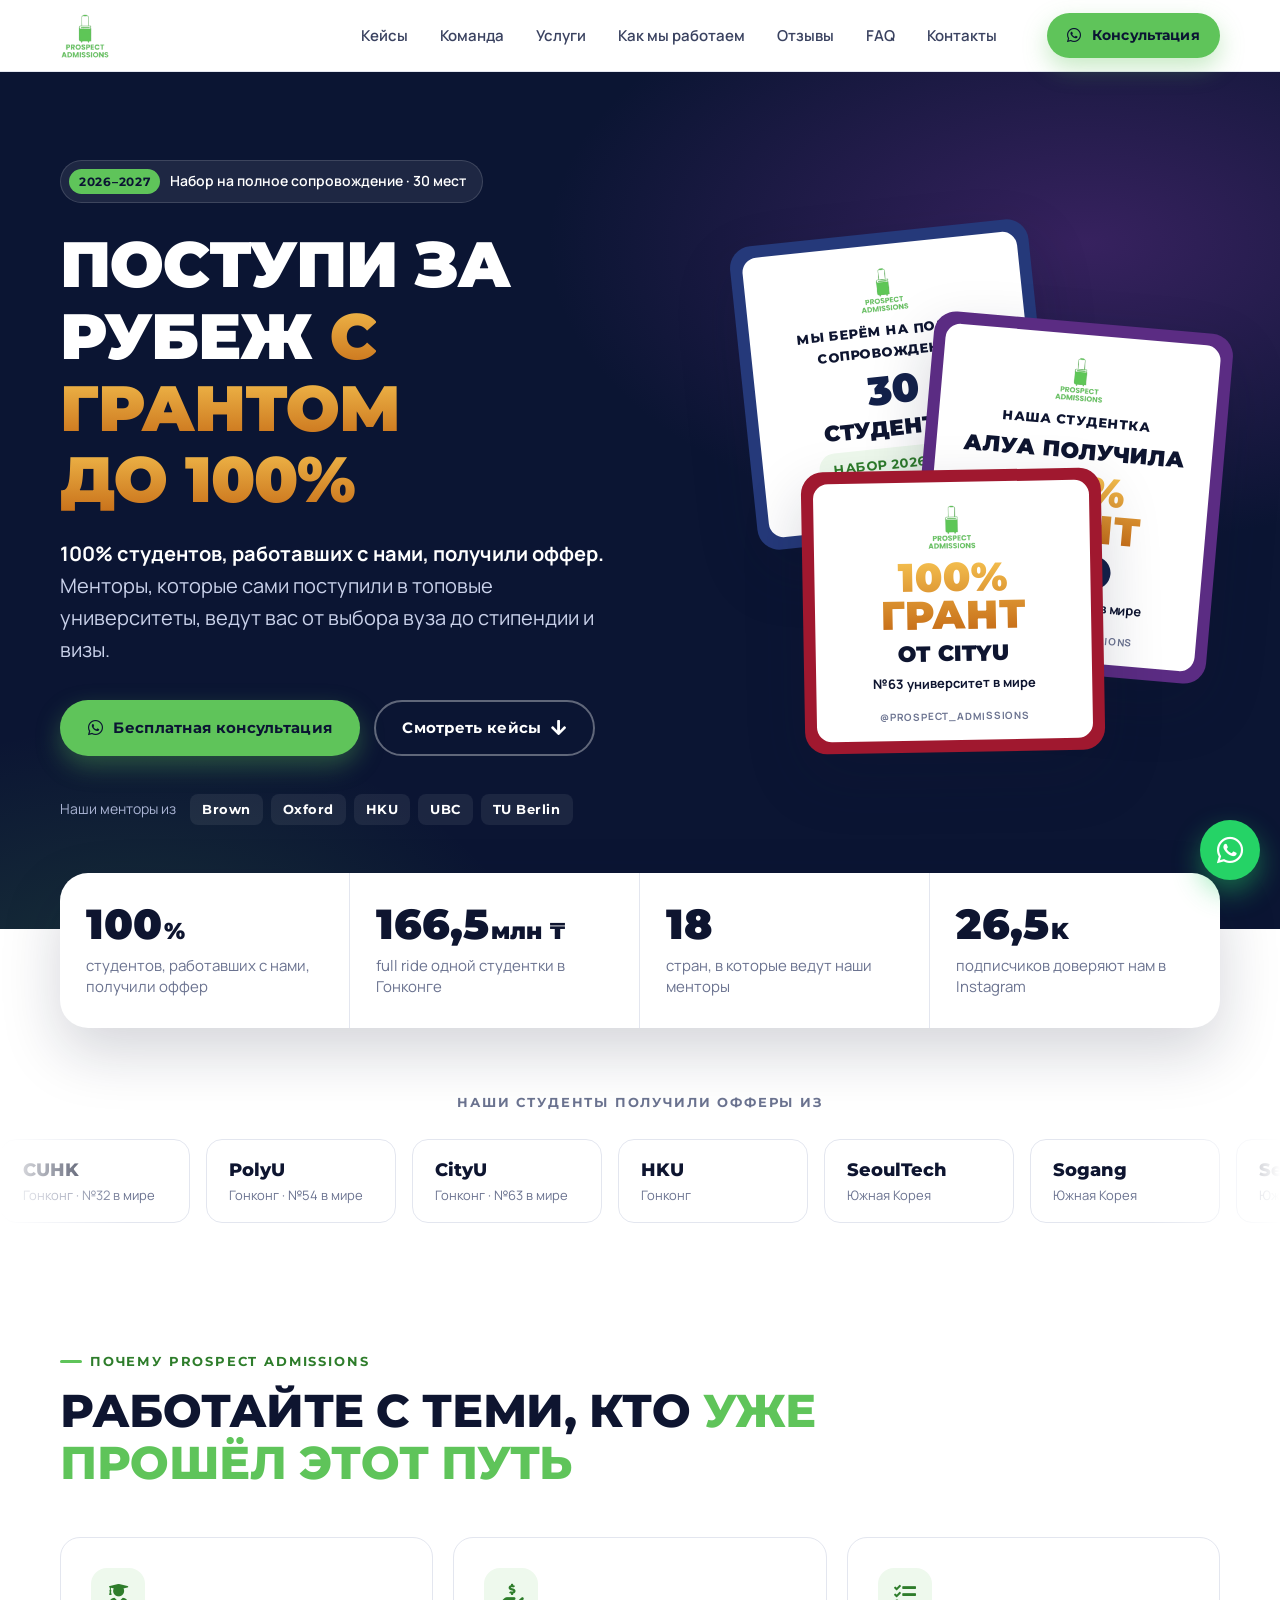
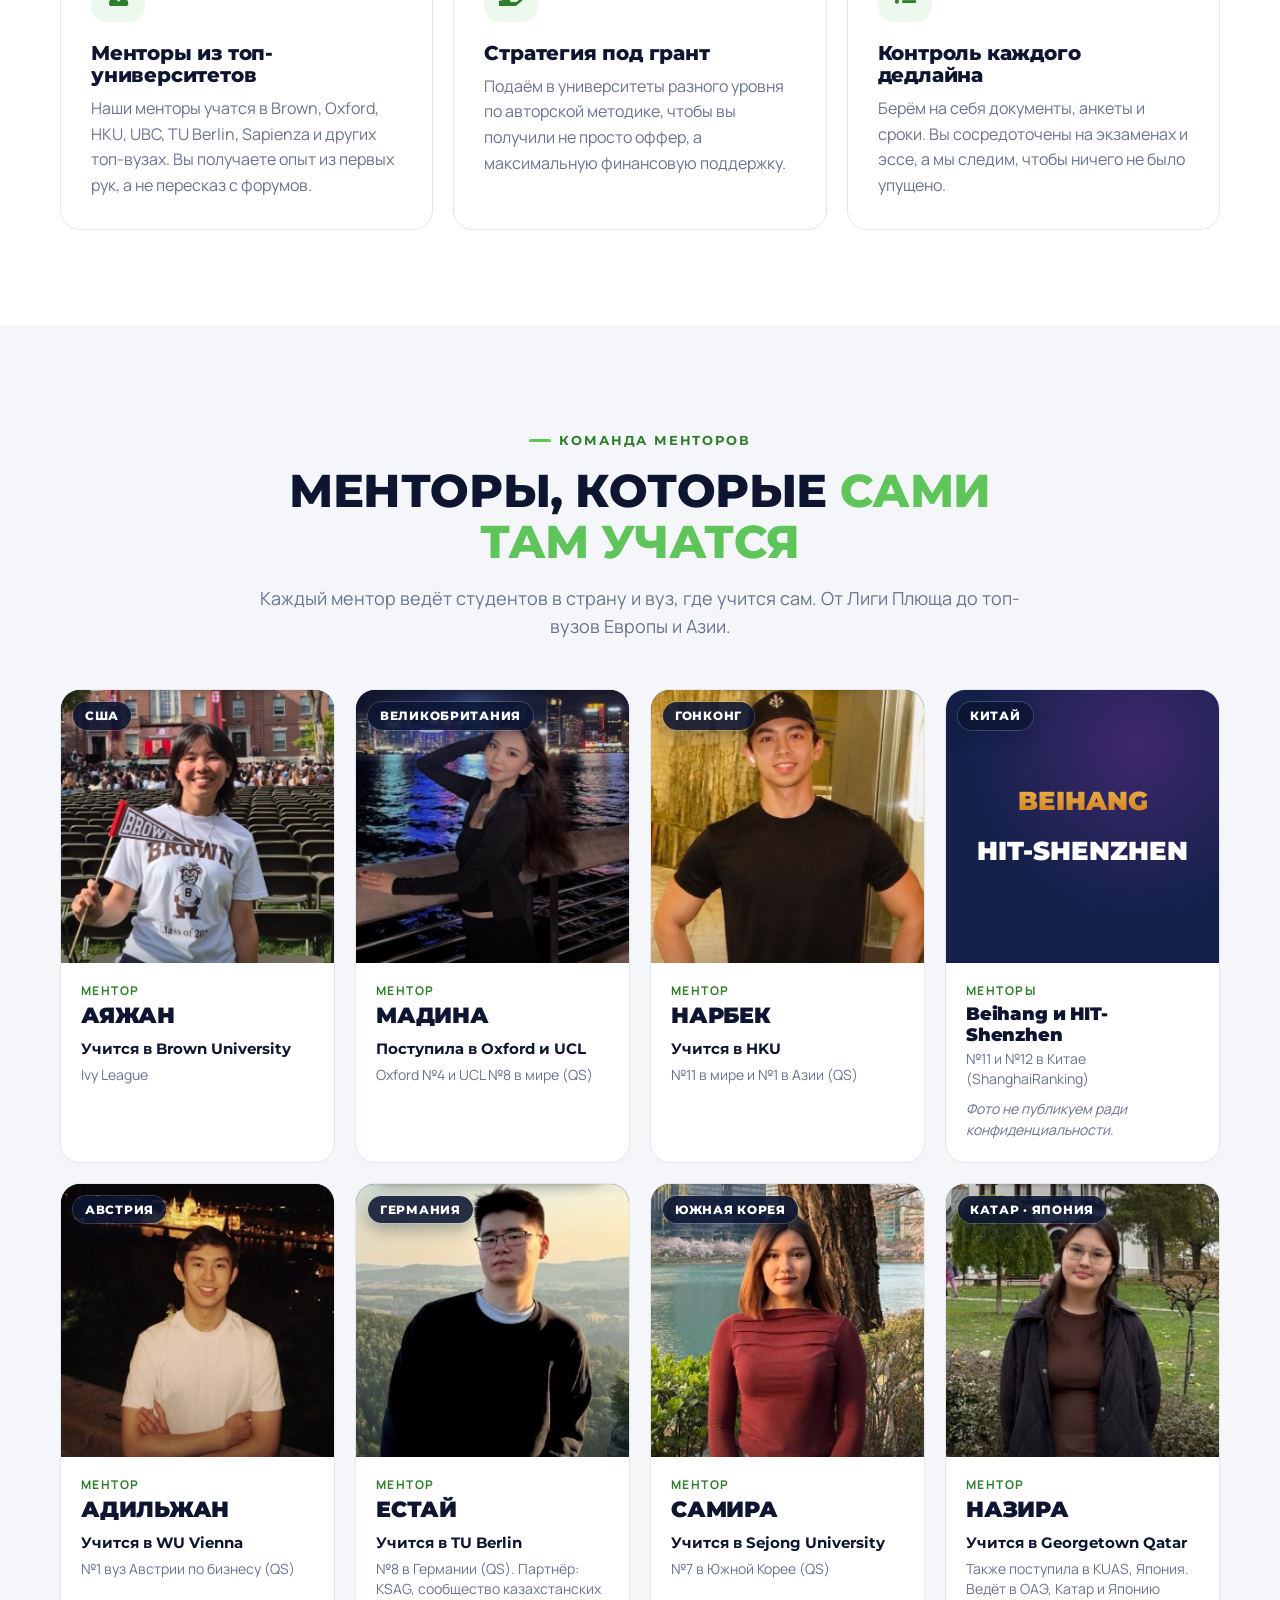
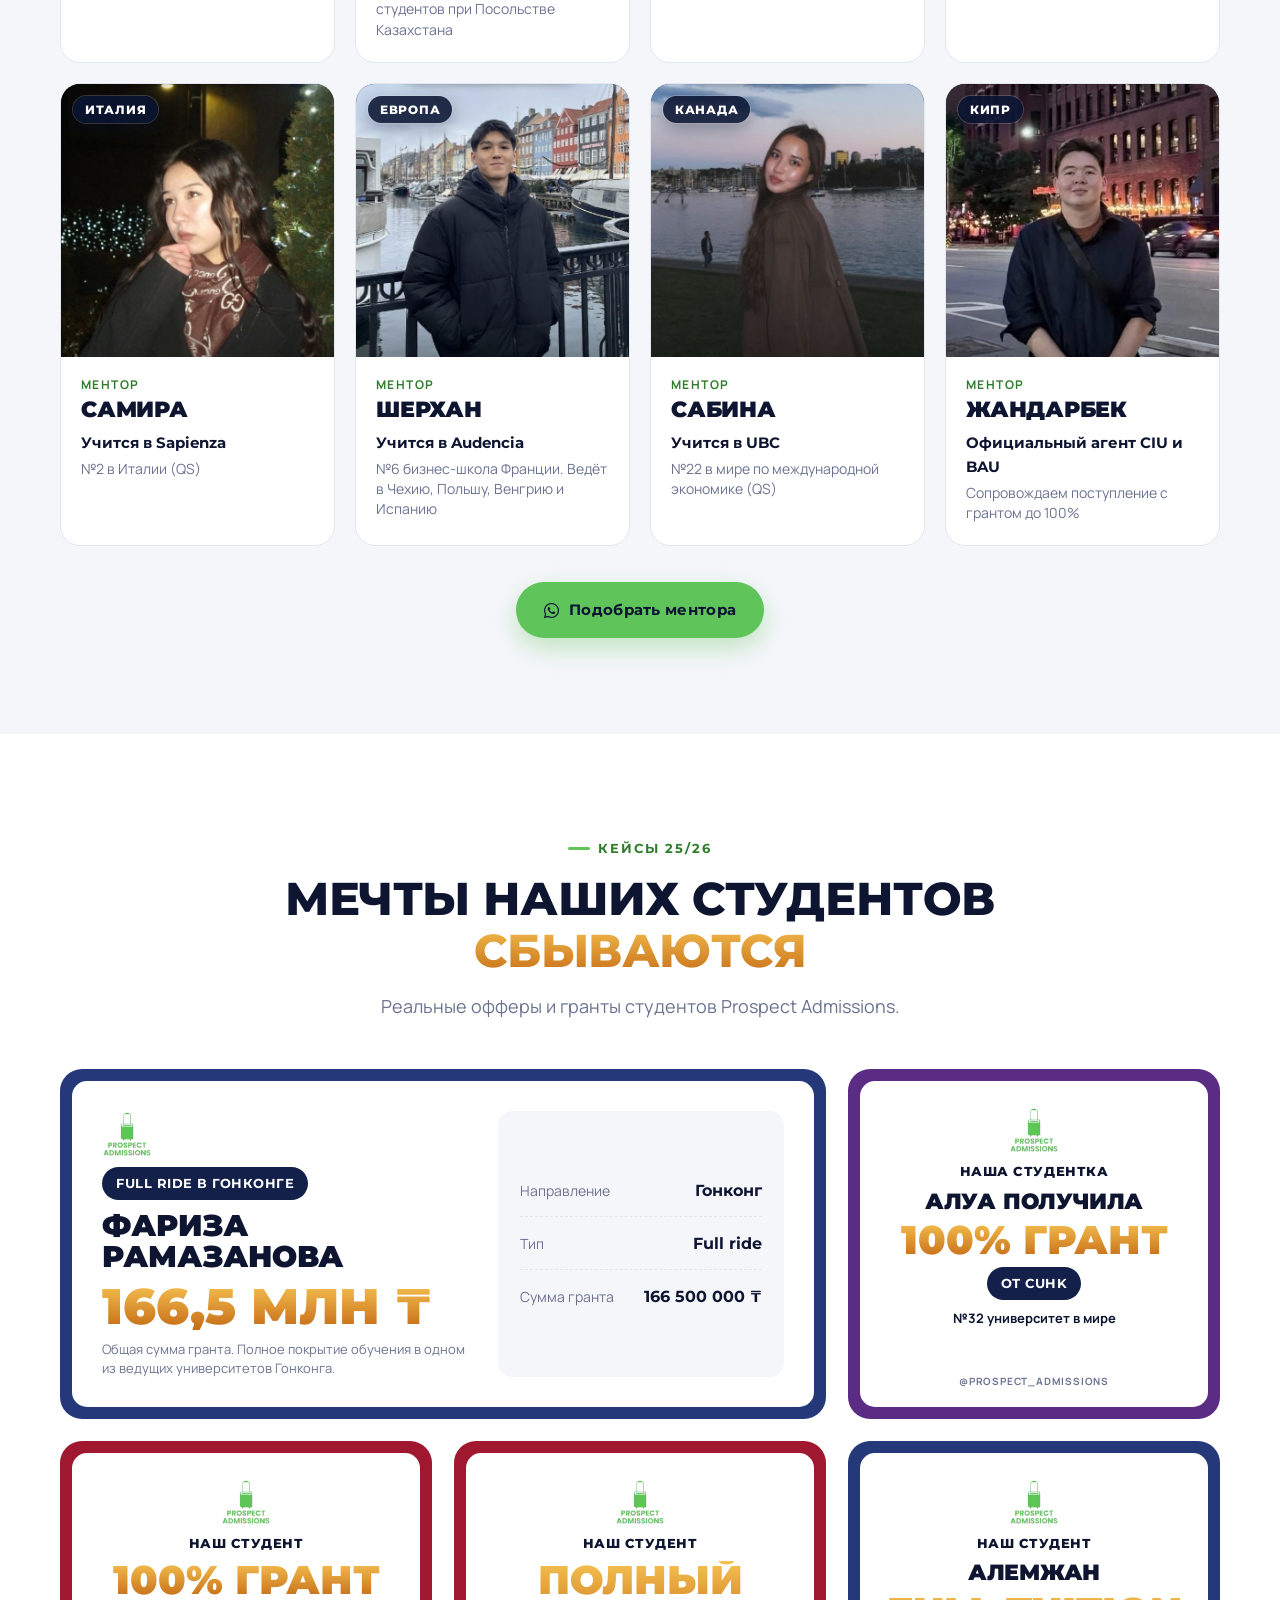
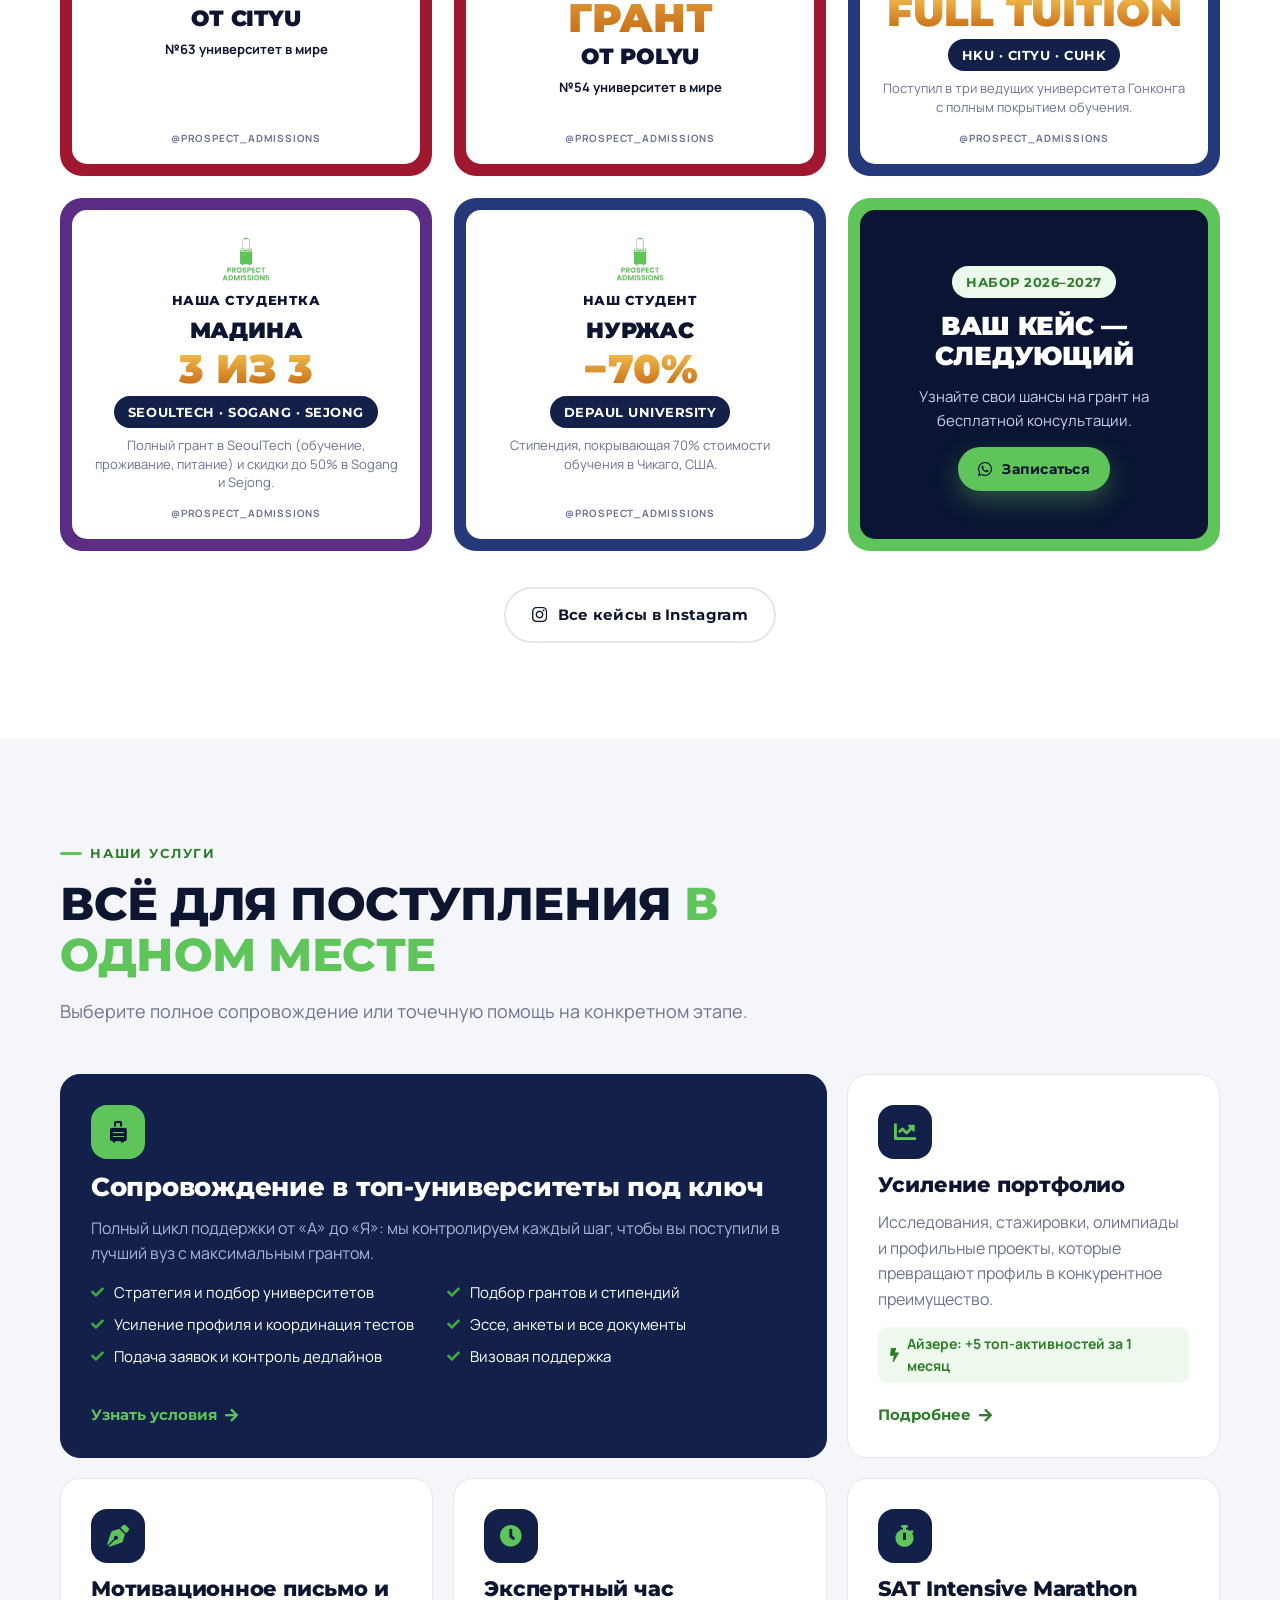
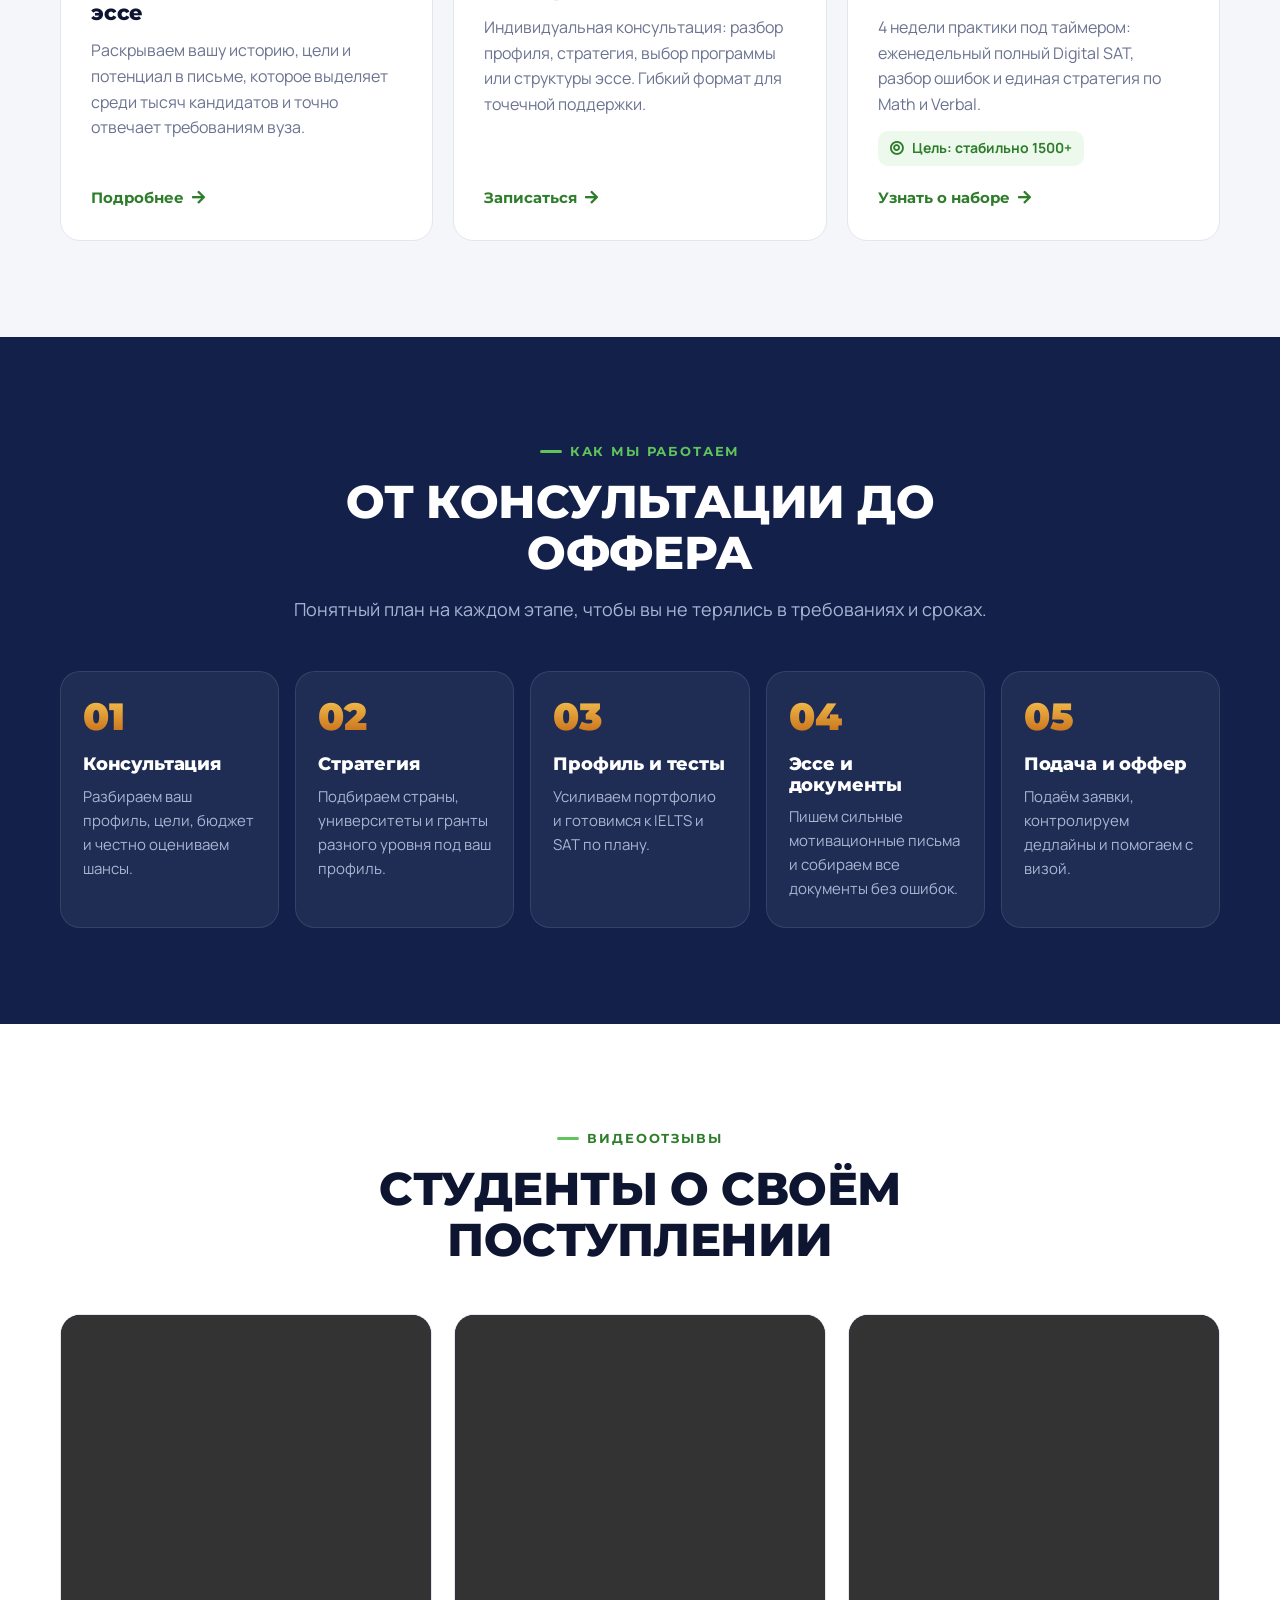
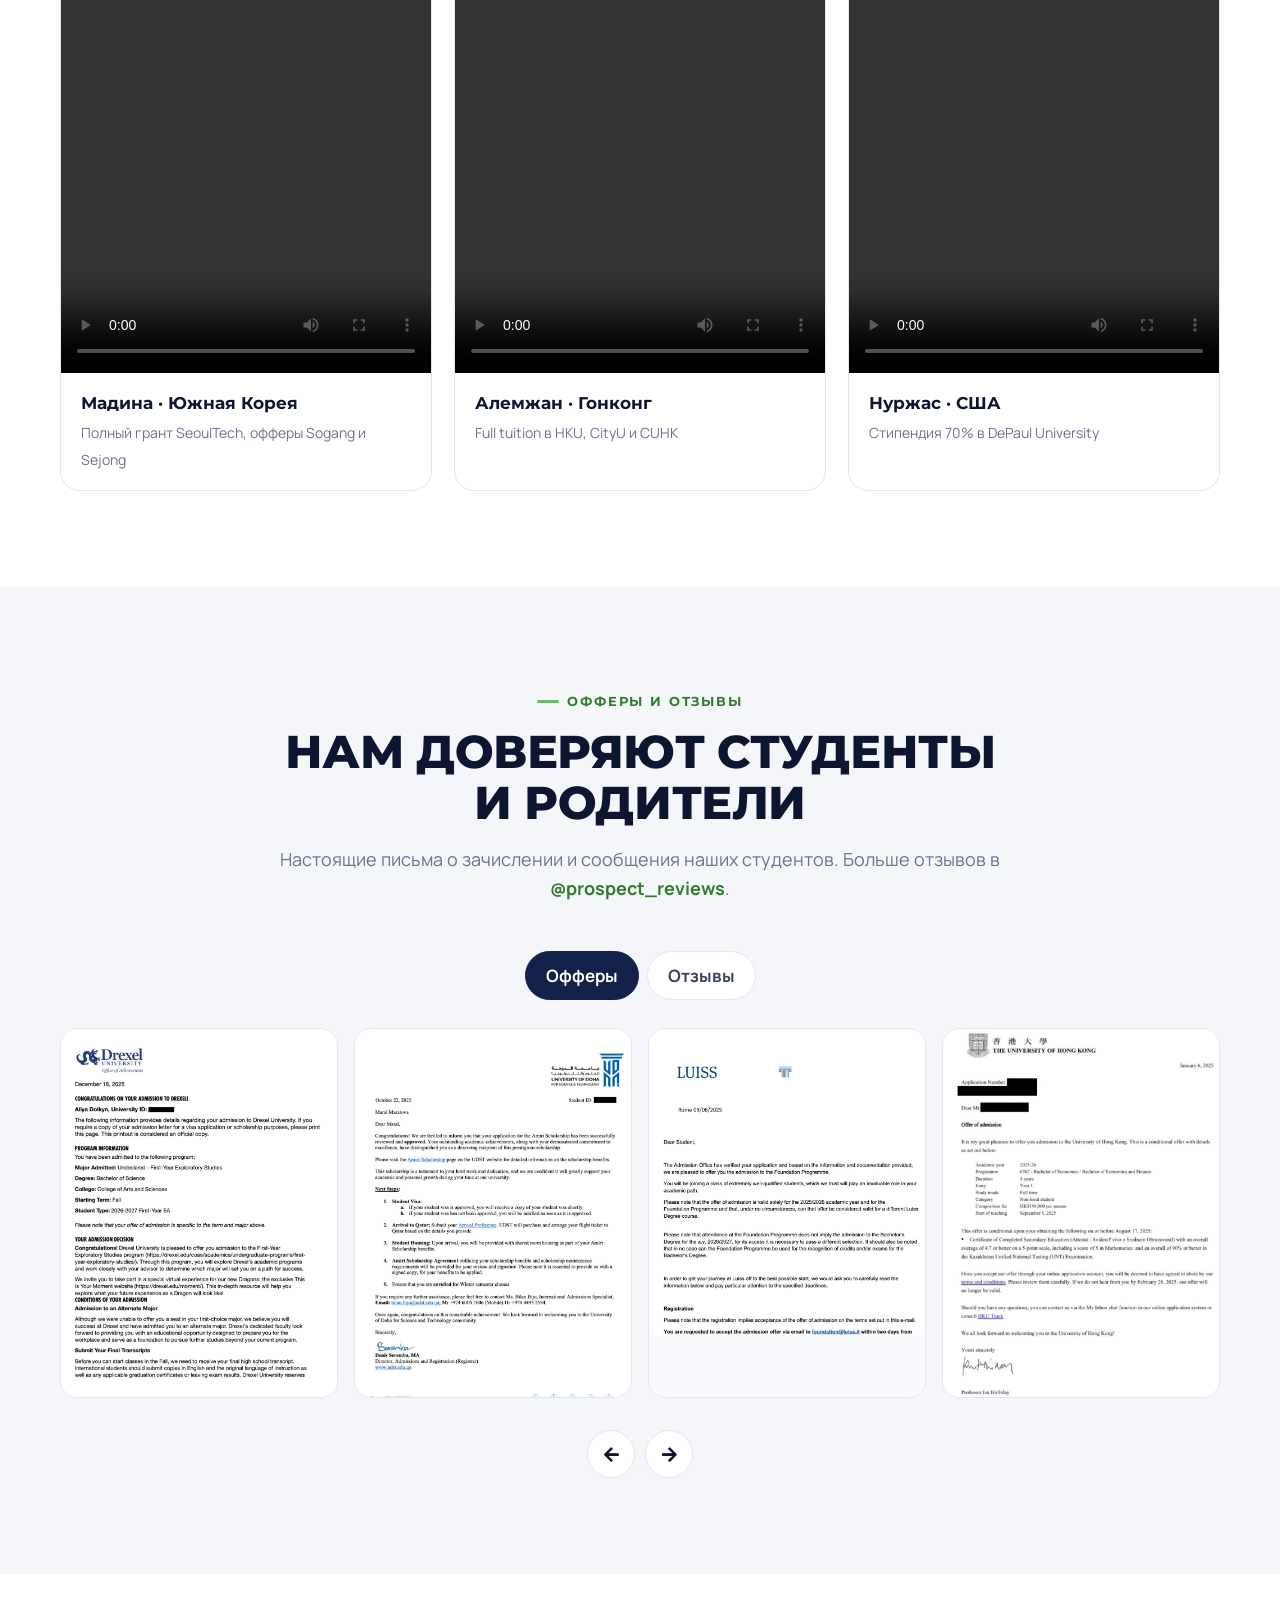
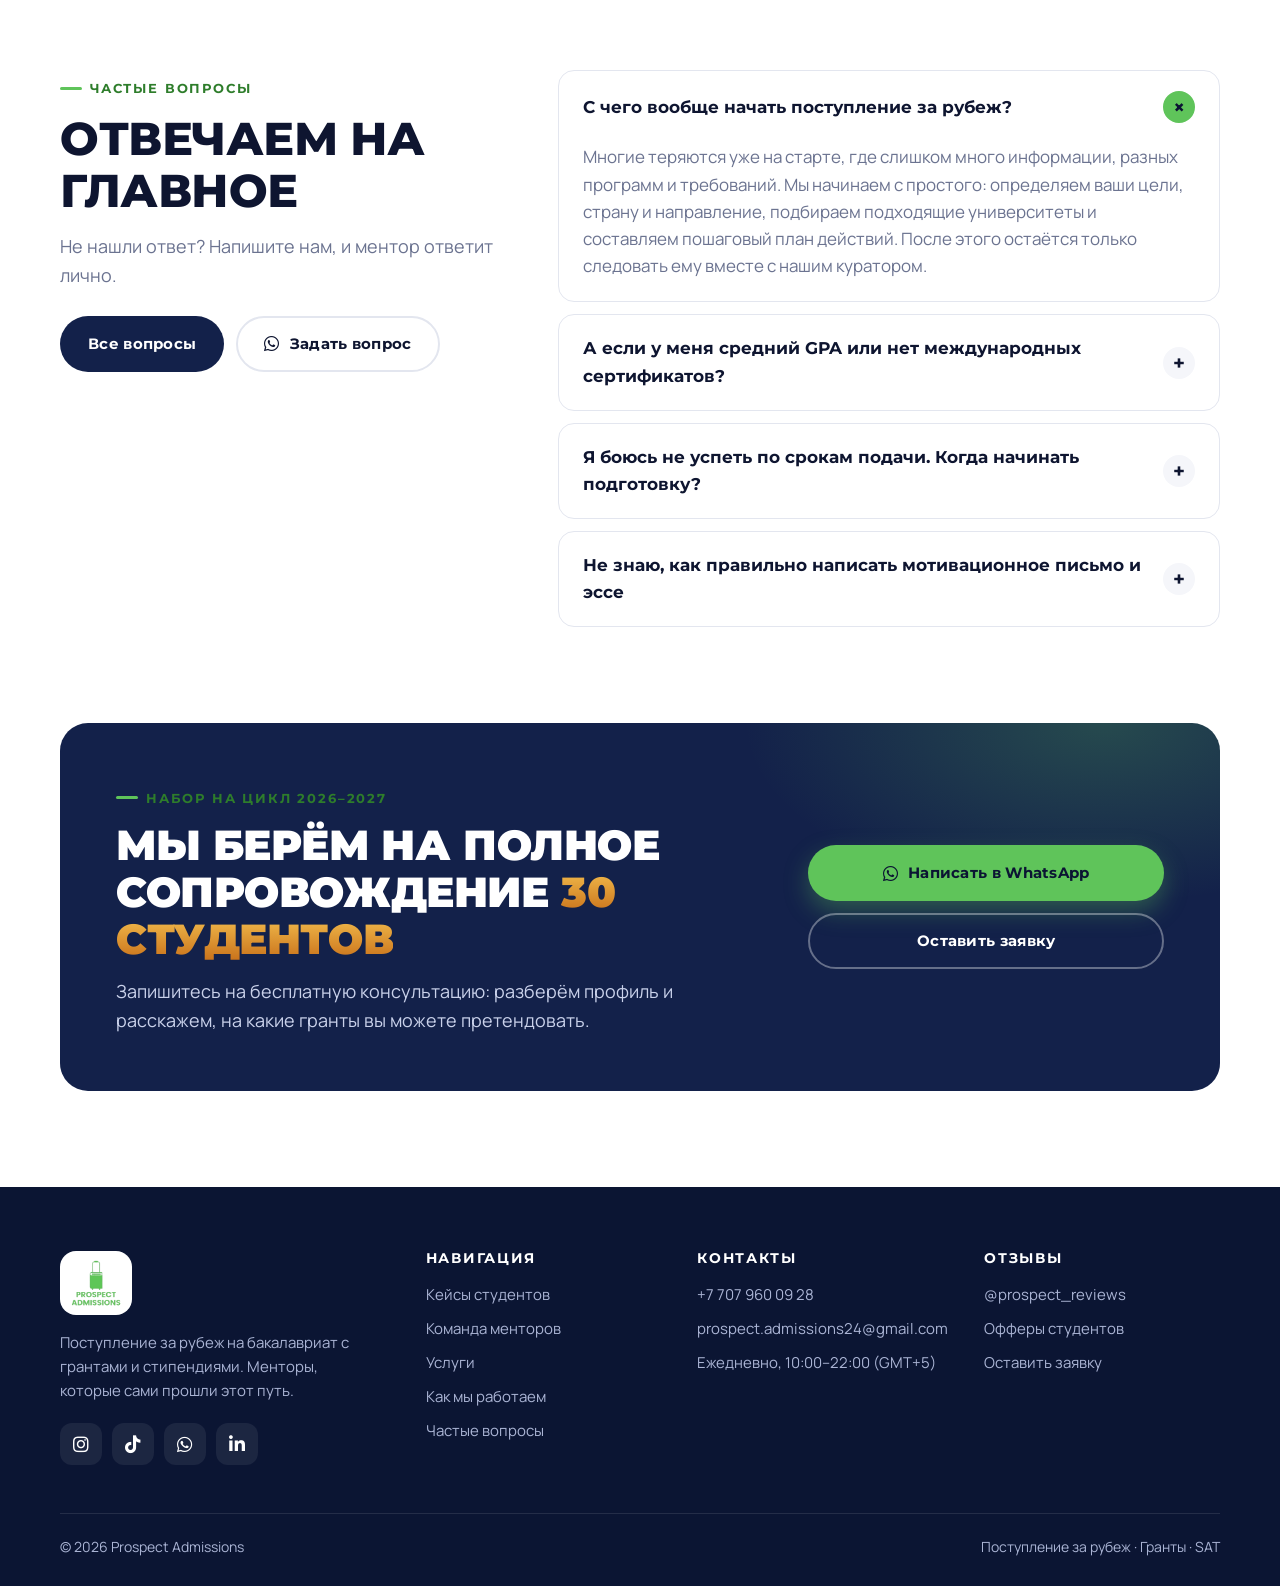
==== commit d03b9635: "Add mentor team section from Instagram intake post - New "Команда менторов" section with 11 mentors " ====
--- a/index.html
+++ b/index.html
@@ -53,6 +53,7 @@
     </a>
     <nav class="nav" aria-label="Основное меню">
       <a href="#cases">Кейсы</a>
+      <a href="#team">Команда</a>
       <a href="#services">Услуги</a>
       <a href="#process">Как мы работаем</a>
       <a href="#reviews">Отзывы</a>
@@ -79,7 +80,7 @@
         </div>
         <div class="hero-mentors">
           <span>Наши менторы из</span>
-          <ul><li>Brown</li><li>NYU</li><li>UBC</li><li>HKU</li><li>CityU</li></ul>
+          <ul><li>Brown</li><li>Oxford</li><li>HKU</li><li>UBC</li><li>TU Berlin</li></ul>
         </div>
       </div>
 
@@ -98,7 +99,7 @@
       <div class="stats-grid">
         <div class="stat"><div class="stat-num">100<span class="unit">%</span></div><div class="stat-label">студентов, работавших с нами, получили оффер</div></div>
         <div class="stat"><div class="stat-num">166,5<span class="unit">млн ₸</span></div><div class="stat-label">full ride одной студентки в Гонконге</div></div>
-        <div class="stat"><div class="stat-num">15<span class="unit">+</span></div><div class="stat-label">стран для поступления: США, Гонконг, Корея, Европа</div></div>
+        <div class="stat"><div class="stat-num">18</div><div class="stat-label">стран, в которые ведут наши менторы</div></div>
         <div class="stat"><div class="stat-num">26,5<span class="unit">K</span></div><div class="stat-label">подписчиков доверяют нам в Instagram</div></div>
       </div>
     </div>
@@ -123,7 +124,7 @@
         <article class="why-card reveal">
           <div class="why-icon"><i class="fas fa-user-graduate"></i></div>
           <h3>Менторы из топ-университетов</h3>
-          <p>Каждый ментор сам поступил в Brown, NYU, UBC, HKU или CityU. Вы получаете опыт из первых рук, а не пересказ с форумов.</p>
+          <p>Наши менторы учатся в Brown, Oxford, HKU, UBC, TU Berlin, Sapienza и других топ-вузах. Вы получаете опыт из первых рук, а не пересказ с форумов.</p>
         </article>
         <article class="why-card reveal">
           <div class="why-icon"><i class="fas fa-hand-holding-usd"></i></div>
@@ -139,8 +140,168 @@
     </div>
   </section>
 
+  <!-- Team -->
+  <section class="section section--tint" id="team">
+    <div class="container">
+      <div class="section-head section-head--center reveal">
+        <span class="eyebrow">Команда менторов</span>
+        <h2>Менторы, которые <span class="green-text">сами там учатся</span></h2>
+        <p>Каждый ментор ведёт студентов в страну и вуз, где учится сам. От Лиги Плюща до топ-вузов Европы и Азии.</p>
+      </div>
+      <div class="team-grid">
+        <article class="mentor reveal">
+          <div class="mentor-photo">
+            <img src="images/team/ayazhan.jpg" alt="Ментор Аяжан, учится в brown university" loading="lazy" width="640" height="597">
+            <span class="mentor-country">США</span>
+          </div>
+          <div class="mentor-body">
+            <span class="mentor-role">Ментор</span>
+            <h3>Аяжан</h3>
+            <p class="mentor-uni">Учится в Brown University</p>
+            <p class="mentor-note">Ivy League</p>
+          </div>
+        </article>
+        <article class="mentor reveal">
+          <div class="mentor-photo">
+            <img src="images/team/madina.jpg" alt="Ментор Мадина, поступила в oxford и ucl" loading="lazy" width="640" height="597">
+            <span class="mentor-country">Великобритания</span>
+          </div>
+          <div class="mentor-body">
+            <span class="mentor-role">Ментор</span>
+            <h3>Мадина</h3>
+            <p class="mentor-uni">Поступила в Oxford и UCL</p>
+            <p class="mentor-note">Oxford №4 и UCL №8 в мире (QS)</p>
+          </div>
+        </article>
+        <article class="mentor reveal">
+          <div class="mentor-photo">
+            <img src="images/team/narbek.jpg" alt="Ментор Нарбек, учится в hku" loading="lazy" width="640" height="597">
+            <span class="mentor-country">Гонконг</span>
+          </div>
+          <div class="mentor-body">
+            <span class="mentor-role">Ментор</span>
+            <h3>Нарбек</h3>
+            <p class="mentor-uni">Учится в HKU</p>
+            <p class="mentor-note">№11 в мире и №1 в Азии (QS)</p>
+          </div>
+        </article>
+        <article class="mentor mentor--private reveal">
+          <div class="mentor-photo mentor-photo--text">
+            <span class="mentor-country">Китай</span>
+            <div class="mentor-private-unis"><b>Beihang</b><b>HIT-Shenzhen</b></div>
+          </div>
+          <div class="mentor-body">
+            <span class="mentor-role">Менторы</span>
+            <h3>Beihang и HIT-Shenzhen</h3>
+            <p class="mentor-note">№11 и №12 в Китае (ShanghaiRanking)</p>
+            <p class="mentor-note mentor-note--muted">Фото не публикуем ради конфиденциальности.</p>
+          </div>
+        </article>
+        <article class="mentor reveal">
+          <div class="mentor-photo">
+            <img src="images/team/adilzhan.jpg" alt="Ментор Адильжан, учится в wu vienna" loading="lazy" width="640" height="597">
+            <span class="mentor-country">Австрия</span>
+          </div>
+          <div class="mentor-body">
+            <span class="mentor-role">Ментор</span>
+            <h3>Адильжан</h3>
+            <p class="mentor-uni">Учится в WU Vienna</p>
+            <p class="mentor-note">№1 вуз Австрии по бизнесу (QS)</p>
+          </div>
+        </article>
+        <article class="mentor reveal">
+          <div class="mentor-photo">
+            <img src="images/team/estay.jpg" alt="Ментор Естай, учится в tu berlin" loading="lazy" width="640" height="597">
+            <span class="mentor-country">Германия</span>
+          </div>
+          <div class="mentor-body">
+            <span class="mentor-role">Ментор</span>
+            <h3>Естай</h3>
+            <p class="mentor-uni">Учится в TU Berlin</p>
+            <p class="mentor-note">№8 в Германии (QS). Партнёр: KSAG, сообщество казахстанских студентов при Посольстве Казахстана</p>
+          </div>
+        </article>
+        <article class="mentor reveal">
+          <div class="mentor-photo">
+            <img src="images/team/samira-sejong.jpg" alt="Ментор Самира, учится в sejong university" loading="lazy" width="640" height="597">
+            <span class="mentor-country">Южная Корея</span>
+          </div>
+          <div class="mentor-body">
+            <span class="mentor-role">Ментор</span>
+            <h3>Самира</h3>
+            <p class="mentor-uni">Учится в Sejong University</p>
+            <p class="mentor-note">№7 в Южной Корее (QS)</p>
+          </div>
+        </article>
+        <article class="mentor reveal">
+          <div class="mentor-photo">
+            <img src="images/team/nazira.jpg" alt="Ментор Назира, учится в georgetown qatar" loading="lazy" width="640" height="597">
+            <span class="mentor-country">Катар · Япония</span>
+          </div>
+          <div class="mentor-body">
+            <span class="mentor-role">Ментор</span>
+            <h3>Назира</h3>
+            <p class="mentor-uni">Учится в Georgetown Qatar</p>
+            <p class="mentor-note">Также поступила в KUAS, Япония. Ведёт в ОАЭ, Катар и Японию</p>
+          </div>
+        </article>
+        <article class="mentor reveal">
+          <div class="mentor-photo">
+            <img src="images/team/samira-sapienza.jpg" alt="Ментор Самира, учится в sapienza" loading="lazy" width="640" height="597">
+            <span class="mentor-country">Италия</span>
+          </div>
+          <div class="mentor-body">
+            <span class="mentor-role">Ментор</span>
+            <h3>Самира</h3>
+            <p class="mentor-uni">Учится в Sapienza</p>
+            <p class="mentor-note">№2 в Италии (QS)</p>
+          </div>
+        </article>
+        <article class="mentor reveal">
+          <div class="mentor-photo">
+            <img src="images/team/sherkhan.jpg" alt="Ментор Шерхан, учится в audencia" loading="lazy" width="640" height="597">
+            <span class="mentor-country">Европа</span>
+          </div>
+          <div class="mentor-body">
+            <span class="mentor-role">Ментор</span>
+            <h3>Шерхан</h3>
+            <p class="mentor-uni">Учится в Audencia</p>
+            <p class="mentor-note">№6 бизнес-школа Франции. Ведёт в Чехию, Польшу, Венгрию и Испанию</p>
+          </div>
+        </article>
+        <article class="mentor reveal">
+          <div class="mentor-photo">
+            <img src="images/team/sabina.jpg" alt="Ментор Сабина, учится в ubc" loading="lazy" width="640" height="597">
+            <span class="mentor-country">Канада</span>
+          </div>
+          <div class="mentor-body">
+            <span class="mentor-role">Ментор</span>
+            <h3>Сабина</h3>
+            <p class="mentor-uni">Учится в UBC</p>
+            <p class="mentor-note">№22 в мире по международной экономике (QS)</p>
+          </div>
+        </article>
+        <article class="mentor reveal">
+          <div class="mentor-photo">
+            <img src="images/team/zhandarbek.jpg" alt="Ментор Жандарбек, официальный агент ciu и bau" loading="lazy" width="640" height="597">
+            <span class="mentor-country">Кипр</span>
+          </div>
+          <div class="mentor-body">
+            <span class="mentor-role">Ментор</span>
+            <h3>Жандарбек</h3>
+            <p class="mentor-uni">Официальный агент CIU и BAU</p>
+            <p class="mentor-note">Сопровождаем поступление с грантом до 100%</p>
+          </div>
+        </article>
+      </div>
+      <div class="cases-foot">
+        <a class="btn btn--primary" href="https://wa.me/77079600928?text=%D0%97%D0%B4%D1%80%D0%B0%D0%B2%D1%81%D1%82%D0%B2%D1%83%D0%B9%D1%82%D0%B5%21%20%D0%A5%D0%BE%D1%87%D1%83%20%D0%BF%D0%BE%D1%81%D1%82%D1%83%D0%BF%D0%B0%D1%82%D1%8C%20%D1%81%20%D0%BC%D0%B5%D0%BD%D1%82%D0%BE%D1%80%D0%BE%D0%BC%20Prospect%20Admissions.%20%D0%98%D0%BD%D1%82%D0%B5%D1%80%D0%B5%D1%81%D1%83%D0%B5%D1%82%20%D1%81%D1%82%D1%80%D0%B0%D0%BD%D0%B0%3A%20" target="_blank" rel="noopener"><i class="fab fa-whatsapp"></i> Подобрать ментора</a>
+      </div>
+    </div>
+  </section>
+
   <!-- Cases -->
-  <section class="section section--tint" id="cases">
+  <section class="section" id="cases">
     <div class="container">
       <div class="section-head section-head--center reveal">
         <span class="eyebrow">Кейсы 25/26</span>
@@ -207,7 +368,7 @@
   </section>
 
   <!-- Services -->
-  <section class="section" id="services">
+  <section class="section section--tint" id="services">
     <div class="container">
       <div class="section-head reveal">
         <span class="eyebrow">Наши услуги</span>
@@ -422,6 +583,7 @@
         <h4>Навигация</h4>
         <ul>
           <li><a href="index.html#cases">Кейсы студентов</a></li>
+          <li><a href="index.html#team">Команда менторов</a></li>
           <li><a href="index.html#services">Услуги</a></li>
           <li><a href="index.html#process">Как мы работаем</a></li>
           <li><a href="faq.html">Частые вопросы</a></li>
--- a/css/site.css
+++ b/css/site.css
@@ -224,6 +224,31 @@
 .case-cta p { font-size: 15px; }
 .cases-foot { margin-top: 36px; display: flex; flex-wrap: wrap; justify-content: center; gap: 12px; }
 
+
+/* Team */
+.team-grid { display: grid; grid-template-columns: repeat(4, 1fr); gap: 20px; }
+.mentor { display: flex; flex-direction: column; border-radius: var(--radius); overflow: hidden; background: var(--white); border: 1px solid var(--line); transition: transform .2s ease, box-shadow .2s ease; }
+.mentor:hover { transform: translateY(-4px); box-shadow: var(--shadow); }
+.mentor-photo { position: relative; aspect-ratio: 1 / 1; background: var(--navy); overflow: hidden; }
+.mentor-photo img { width: 100%; height: 100%; object-fit: cover; object-position: center 30%; }
+.mentor-country {
+  position: absolute; top: 12px; left: 12px; right: 12px; width: fit-content; max-width: calc(100% - 24px);
+  padding: 6px 12px; border-radius: 999px; background: rgba(11, 21, 51, .88); color: var(--white);
+  font-family: var(--font-display); font-weight: 800; font-size: 12px; letter-spacing: .06em; text-transform: uppercase; line-height: 1.3;
+  box-shadow: 0 0 0 1px rgba(255,255,255,.18), 0 6px 18px rgba(11,21,51,.35);
+}
+.mentor-photo--text { display: grid; place-items: center; background: radial-gradient(circle at 70% 20%, rgba(91,44,131,.6), transparent 60%), var(--navy); }
+.mentor-private-unis { display: grid; gap: 8px; text-align: center; }
+.mentor-private-unis b { font-family: var(--font-display); font-weight: 900; font-size: 26px; color: var(--white); text-transform: uppercase; }
+.mentor-private-unis b:first-child { background: linear-gradient(180deg, var(--gold-1), var(--gold-2)); -webkit-background-clip: text; background-clip: text; color: transparent; }
+.mentor-body { padding: 18px 20px 22px; display: flex; flex-direction: column; gap: 4px; flex: 1; }
+.mentor-role { font-size: 12px; font-weight: 700; letter-spacing: .12em; text-transform: uppercase; color: var(--green-700); }
+.mentor-body h3 { font-size: 22px; font-weight: 900; text-transform: uppercase; }
+.mentor-uni { font-family: var(--font-display); font-weight: 700; font-size: 15px; color: var(--ink); margin-top: 4px; }
+.mentor--private .mentor-body h3 { font-size: 18px; text-transform: none; }
+.mentor-note { font-size: 14px; color: var(--muted); line-height: 1.45; }
+.mentor-note--muted { margin-top: 6px; font-style: italic; }
+
 /* Services */
 .services-grid { display: grid; grid-template-columns: repeat(3, 1fr); gap: 20px; }
 .service {
@@ -392,6 +417,7 @@
   .stat:nth-child(2) { border-right: 0; }
   .stat:nth-child(-n+2) { border-bottom: 1px solid var(--line); }
   .why-grid, .services-grid, .cases-grid, .videos-grid { grid-template-columns: 1fr 1fr; }
+  .team-grid { grid-template-columns: repeat(3, 1fr); }
   .case--feature, .service--feature { grid-column: 1 / -1; }
   .faq-layout, .contact-layout, .cta-band { grid-template-columns: 1fr; }
   .cta-band { padding: 40px 28px; }
@@ -409,6 +435,13 @@
   .stat-num .unit { font-size: .5em; }
   .post-big { font-size: 34px; }
   .why-grid, .services-grid, .cases-grid, .videos-grid, .steps { grid-template-columns: 1fr; }
+  .team-grid { grid-template-columns: 1fr 1fr; gap: 12px; }
+  .mentor-body { padding: 12px 12px 16px; }
+  .mentor-body h3 { font-size: 17px; }
+  .mentor-uni { font-size: 13px; }
+  .mentor-note { font-size: 12.5px; }
+  .mentor-country { font-size: 10px; padding: 4px 9px; top: 8px; left: 8px; }
+  .mentor-private-unis b { font-size: 17px; }
   .case--feature .post-inner { flex-direction: column; padding: 24px 20px; }
   .case--feature .post-big { font-size: 38px; }
   .service--feature ul { grid-template-columns: 1fr; }
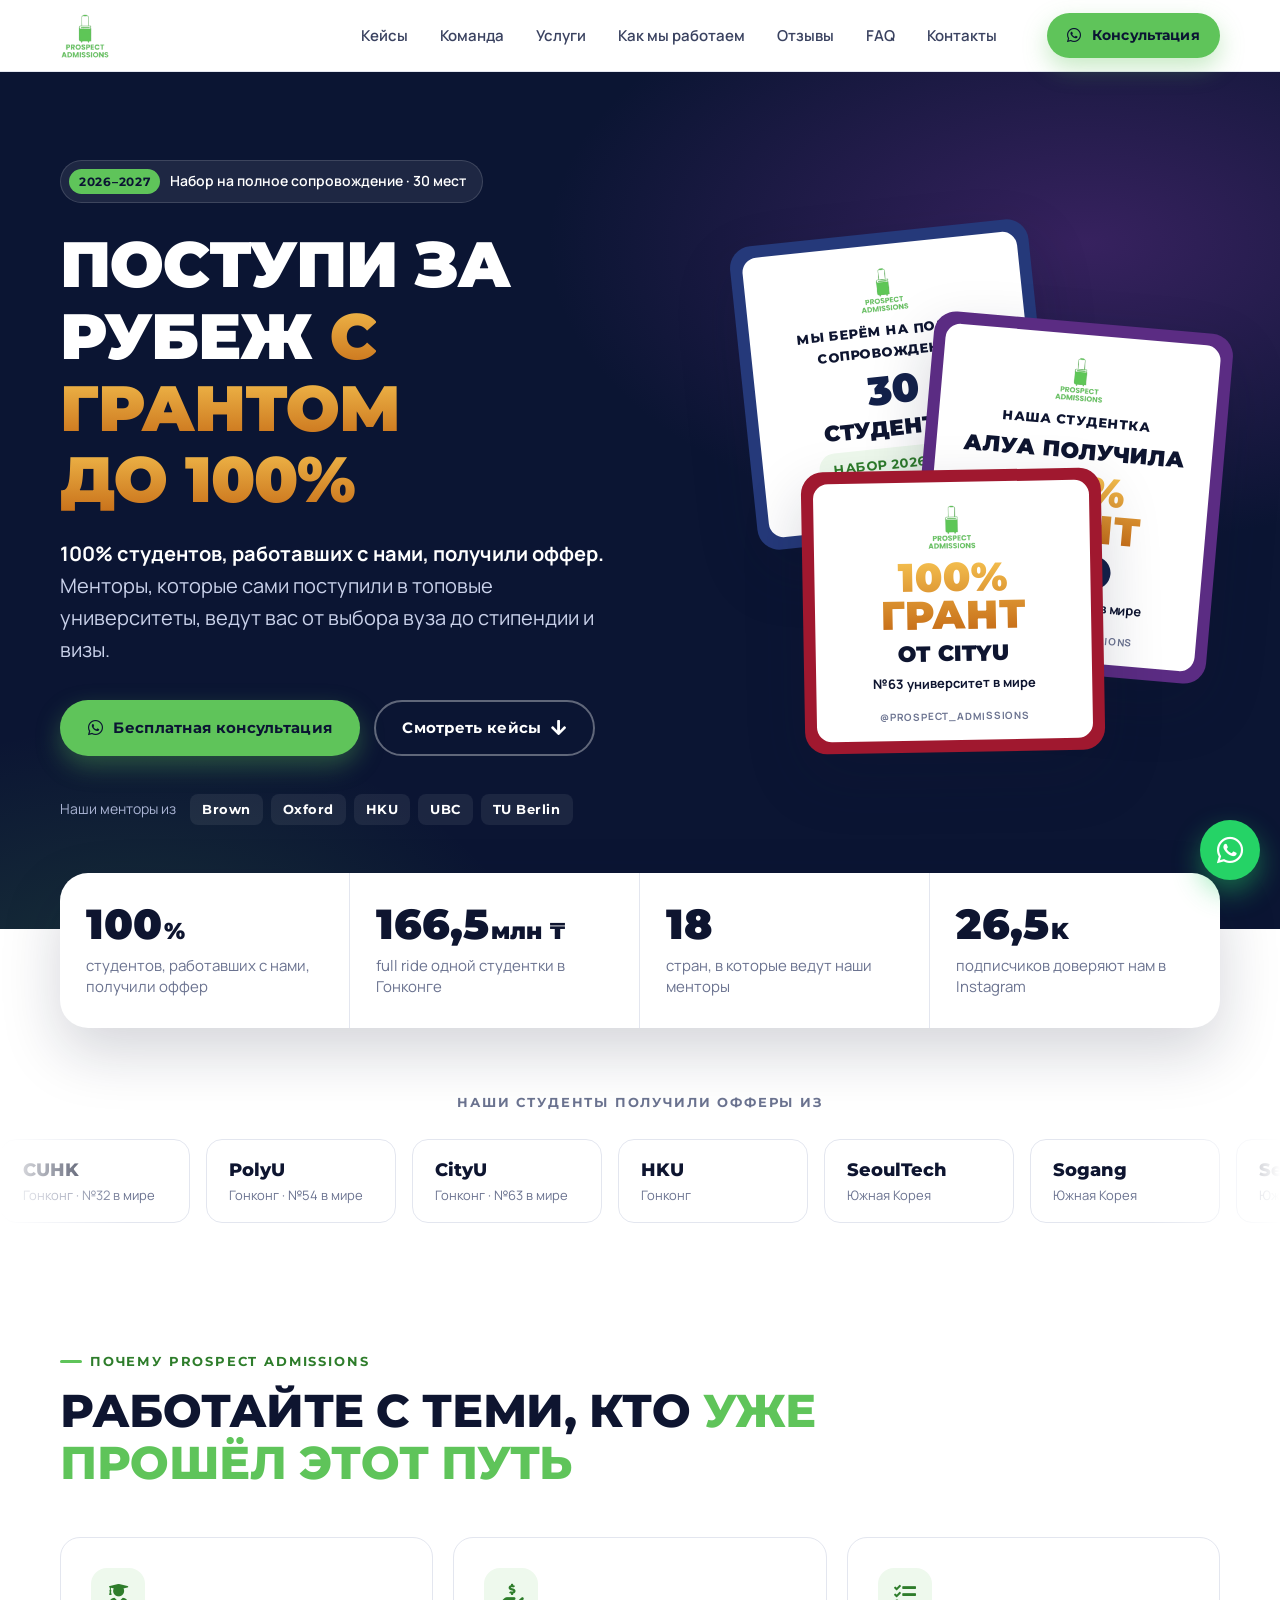
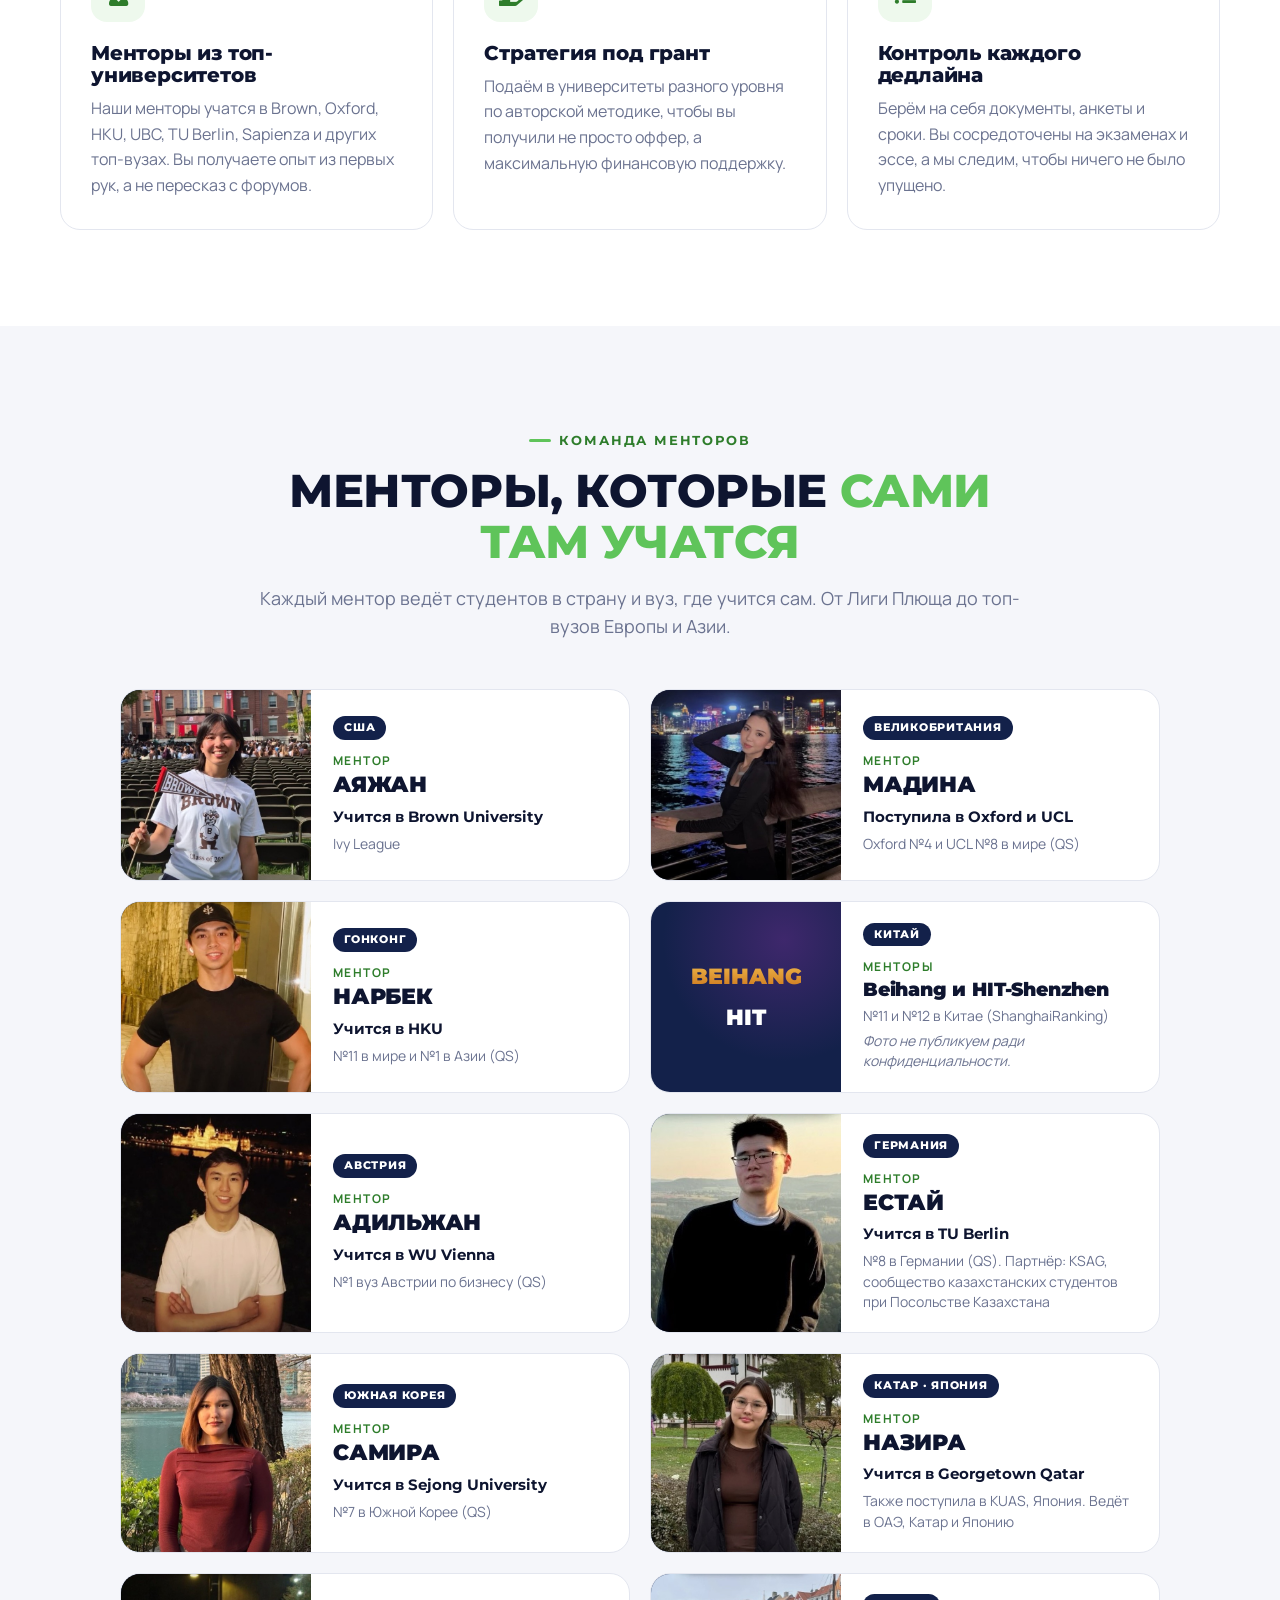
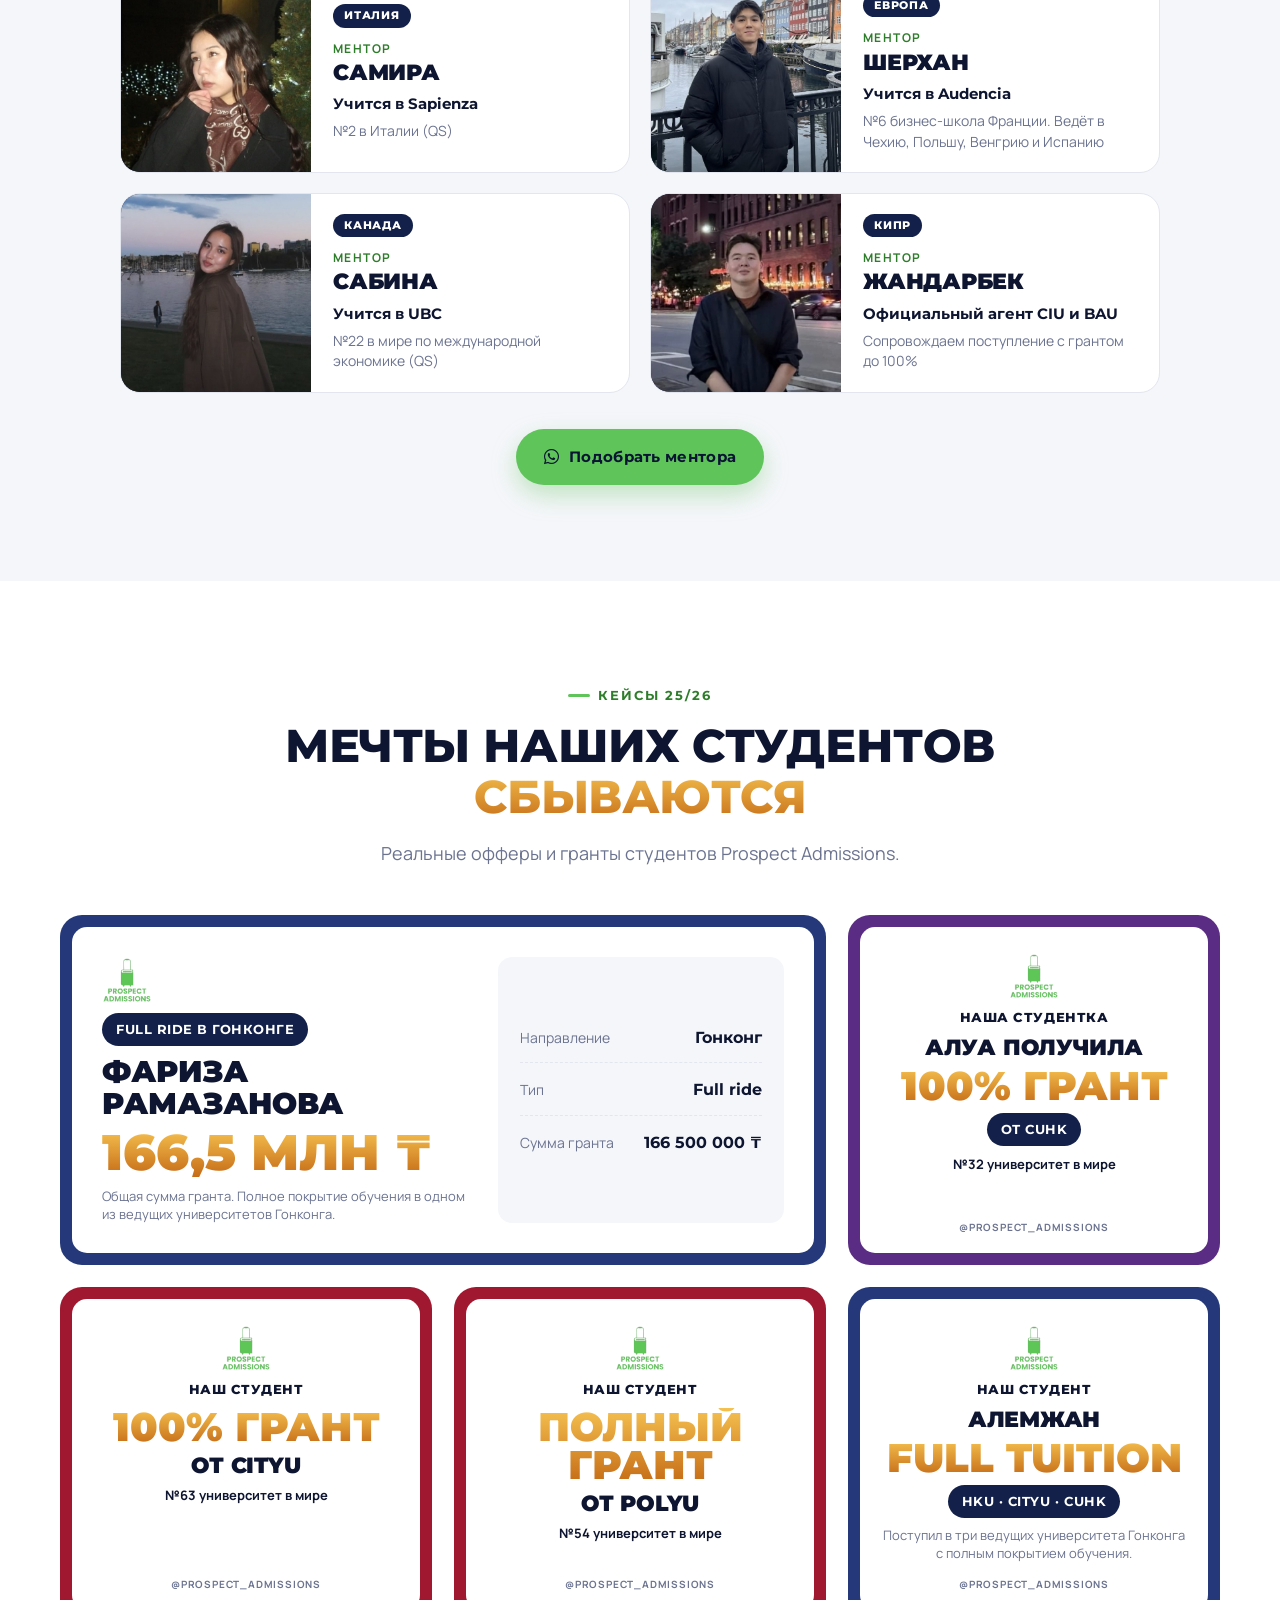
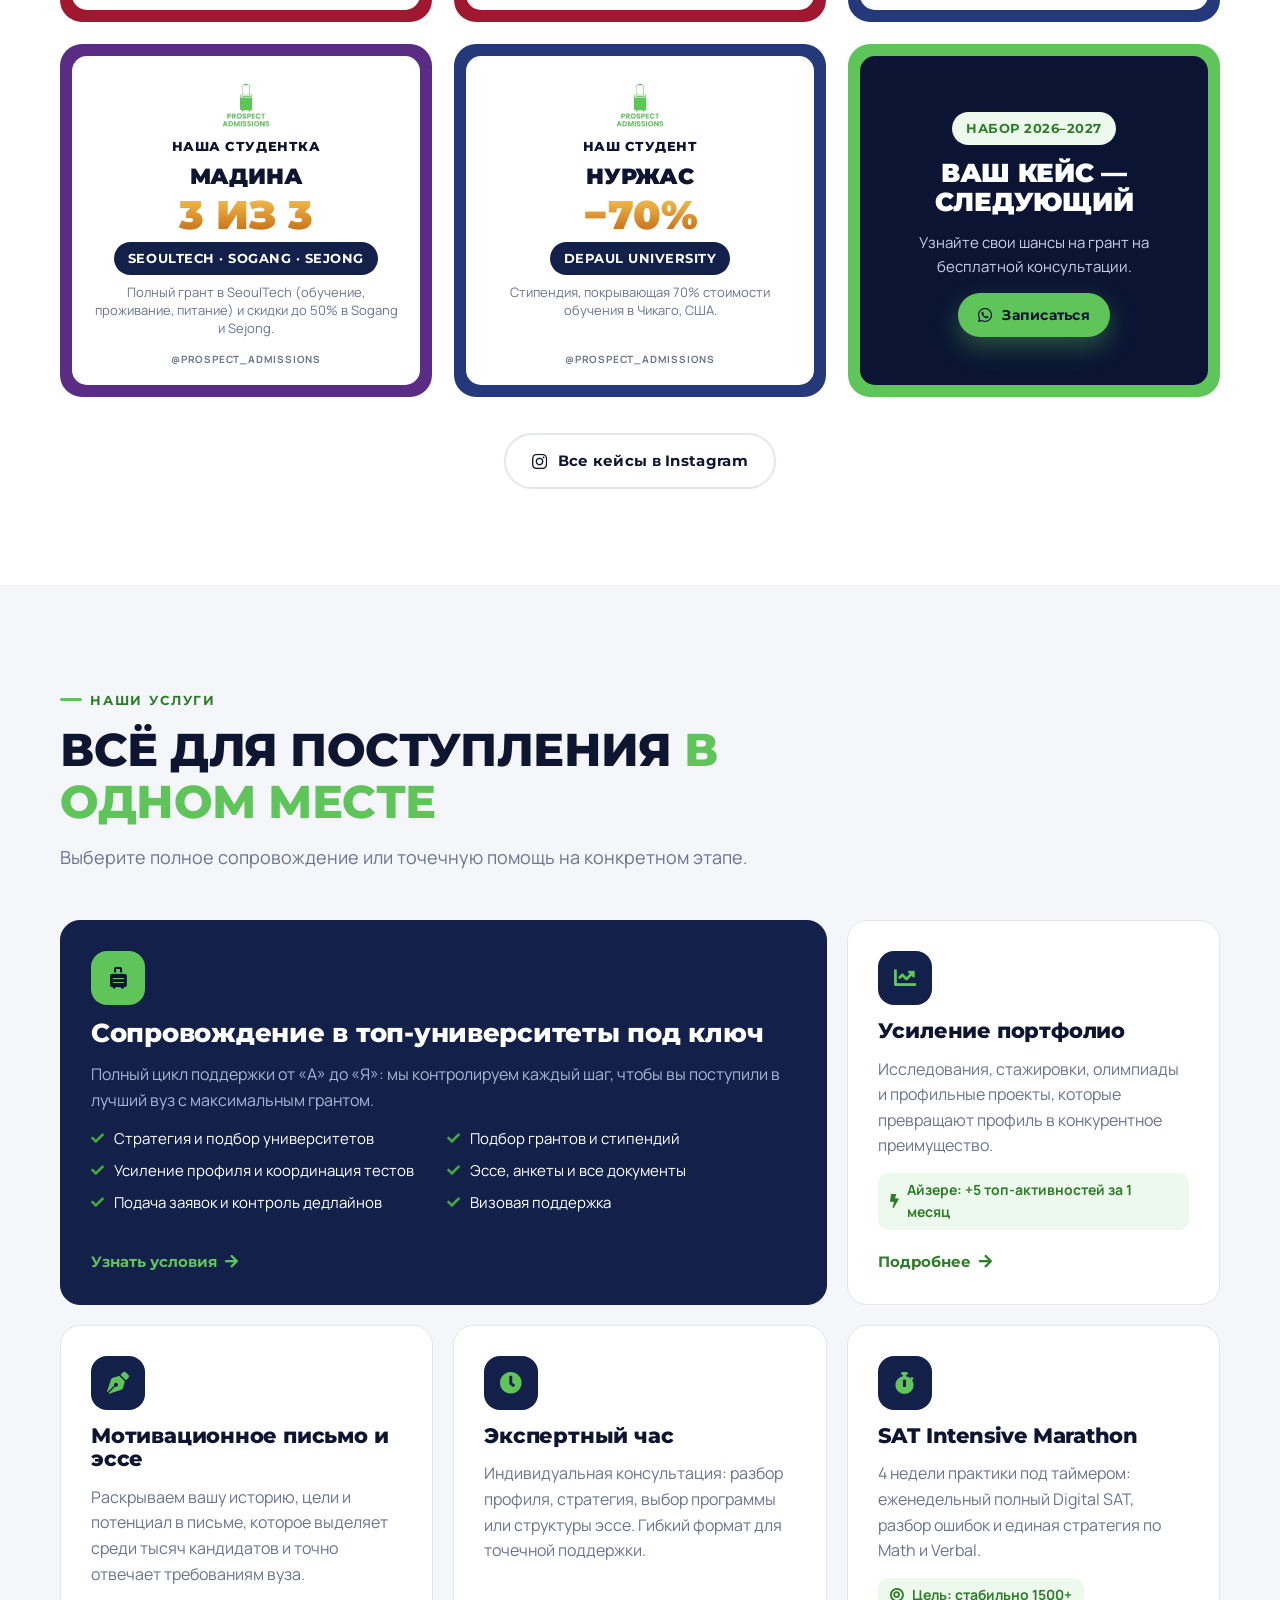
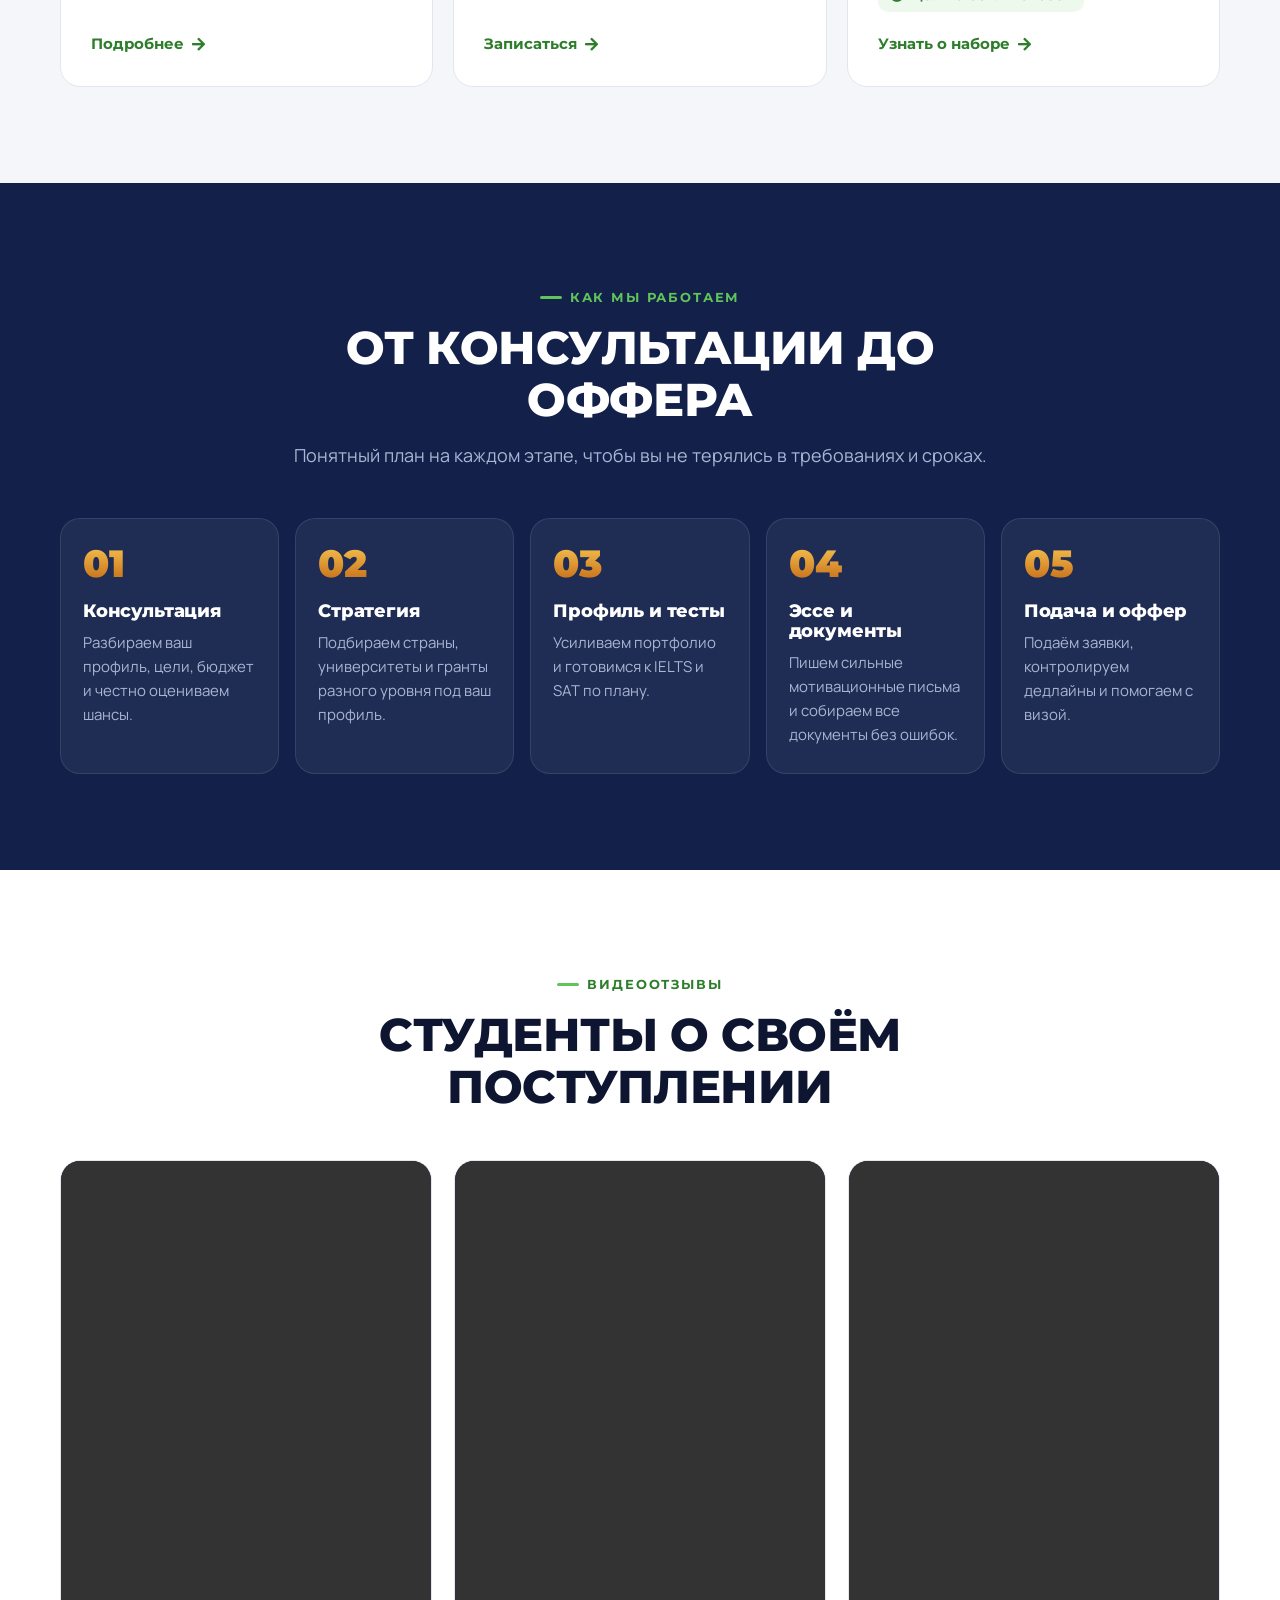
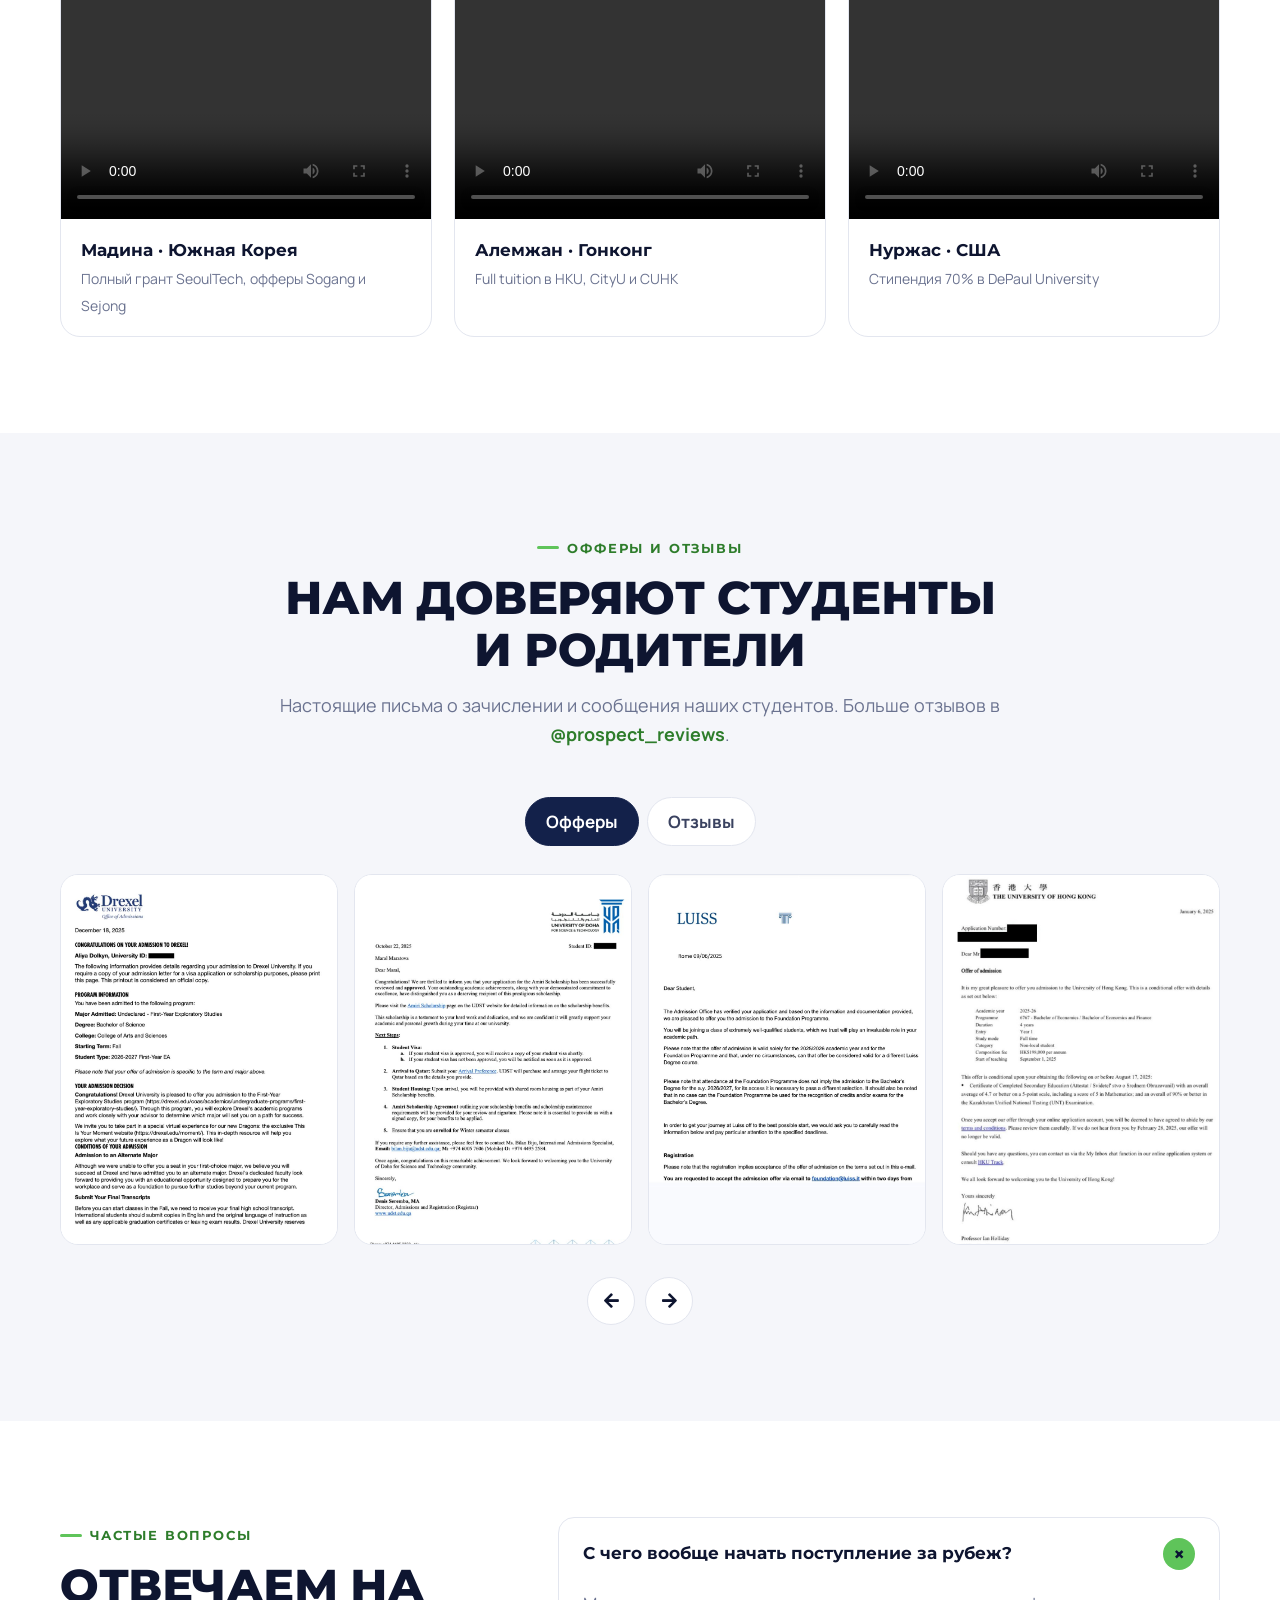
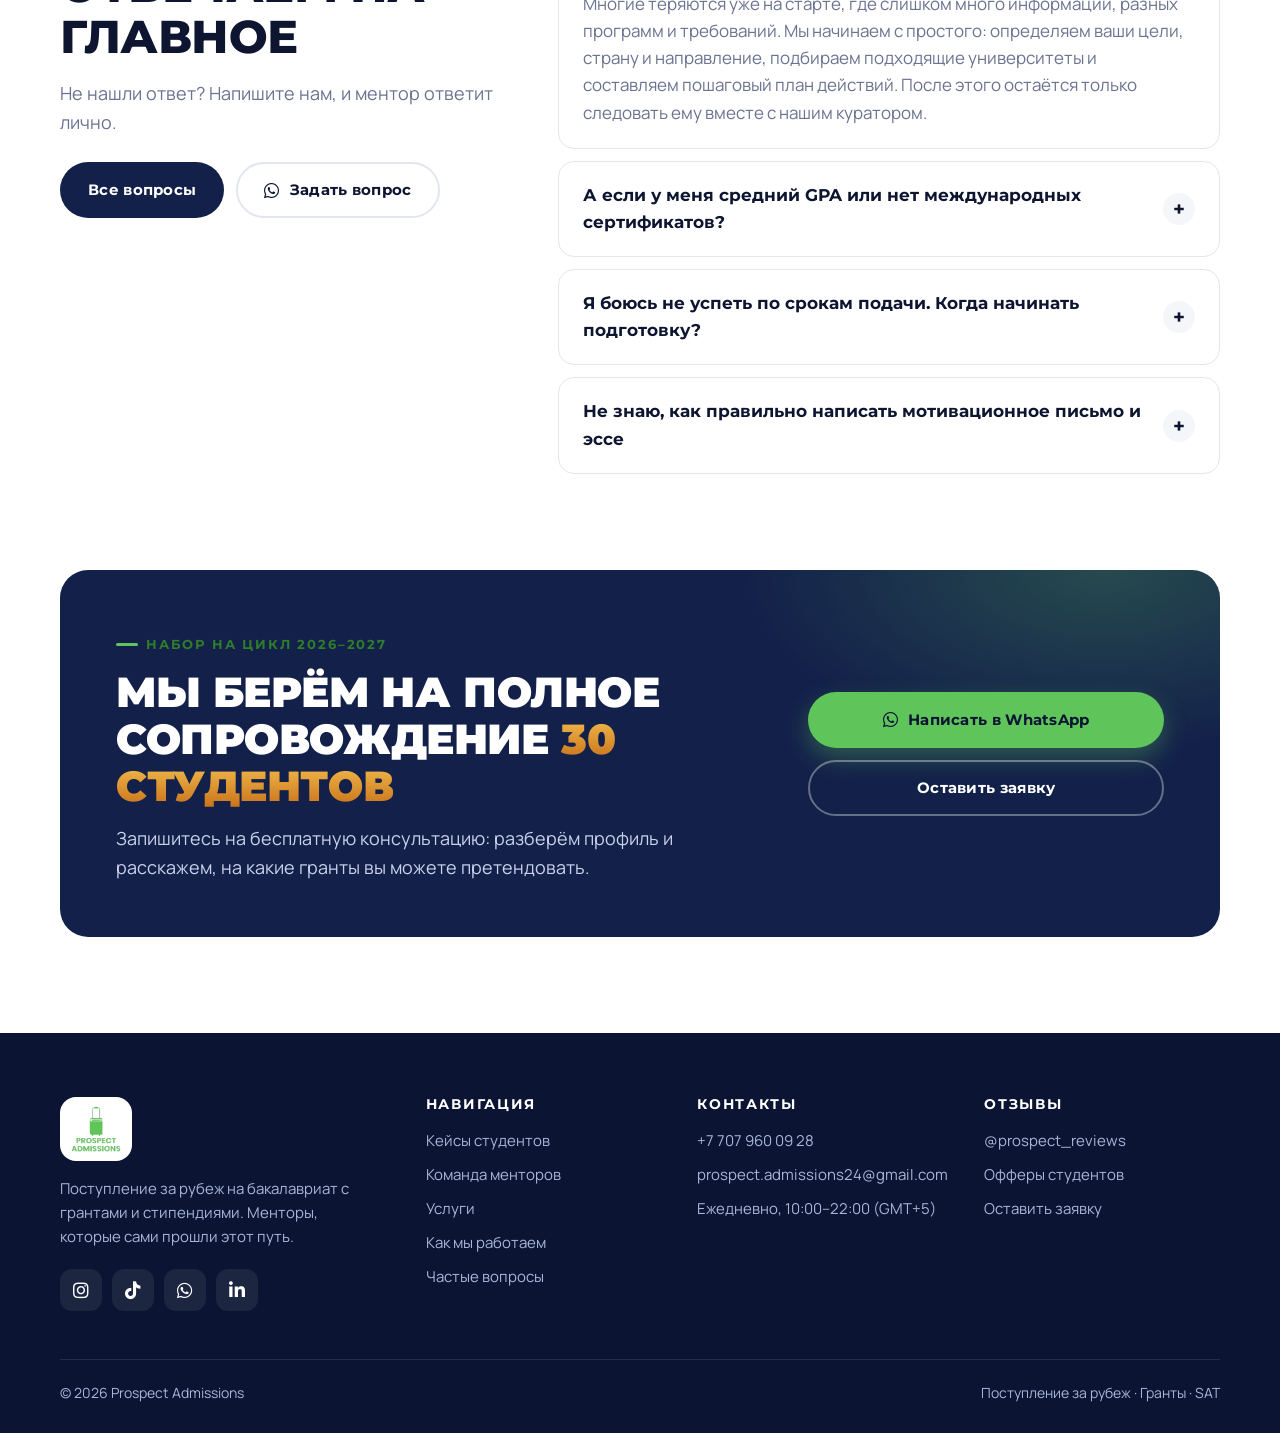
==== commit fd08ba0c: "Compact two-column mentor cards and cache-busted assets - Mentor cards are now horizontal: photo on " ====
--- a/index.html
+++ b/index.html
@@ -26,7 +26,7 @@
   <link href="https://fonts.googleapis.com/css2?family=Manrope:wght@400;500;600;700;800&family=Montserrat:wght@600;700;800;900&display=swap" rel="stylesheet">
   <link rel="stylesheet" href="https://cdnjs.cloudflare.com/ajax/libs/font-awesome/5.15.4/css/all.min.css">
   <link rel="stylesheet" href="https://cdn.jsdelivr.net/npm/swiper@11/swiper-bundle.min.css">
-  <link rel="stylesheet" href="css/site.css">
+  <link rel="stylesheet" href="css/site.css?v=20260914c">
   <script type="application/ld+json">
   {
     "@context": "https://schema.org",
@@ -152,9 +152,9 @@
         <article class="mentor reveal">
           <div class="mentor-photo">
             <img src="images/team/ayazhan.jpg" alt="Ментор Аяжан, учится в brown university" loading="lazy" width="640" height="597">
+          </div>
+          <div class="mentor-body">
             <span class="mentor-country">США</span>
-          </div>
-          <div class="mentor-body">
             <span class="mentor-role">Ментор</span>
             <h3>Аяжан</h3>
             <p class="mentor-uni">Учится в Brown University</p>
@@ -164,9 +164,9 @@
         <article class="mentor reveal">
           <div class="mentor-photo">
             <img src="images/team/madina.jpg" alt="Ментор Мадина, поступила в oxford и ucl" loading="lazy" width="640" height="597">
+          </div>
+          <div class="mentor-body">
             <span class="mentor-country">Великобритания</span>
-          </div>
-          <div class="mentor-body">
             <span class="mentor-role">Ментор</span>
             <h3>Мадина</h3>
             <p class="mentor-uni">Поступила в Oxford и UCL</p>
@@ -176,9 +176,9 @@
         <article class="mentor reveal">
           <div class="mentor-photo">
             <img src="images/team/narbek.jpg" alt="Ментор Нарбек, учится в hku" loading="lazy" width="640" height="597">
+          </div>
+          <div class="mentor-body">
             <span class="mentor-country">Гонконг</span>
-          </div>
-          <div class="mentor-body">
             <span class="mentor-role">Ментор</span>
             <h3>Нарбек</h3>
             <p class="mentor-uni">Учится в HKU</p>
@@ -187,10 +187,10 @@
         </article>
         <article class="mentor mentor--private reveal">
           <div class="mentor-photo mentor-photo--text">
+            <div class="mentor-private-unis"><b>Beihang</b><b>HIT</b></div>
+          </div>
+          <div class="mentor-body">
             <span class="mentor-country">Китай</span>
-            <div class="mentor-private-unis"><b>Beihang</b><b>HIT-Shenzhen</b></div>
-          </div>
-          <div class="mentor-body">
             <span class="mentor-role">Менторы</span>
             <h3>Beihang и HIT-Shenzhen</h3>
             <p class="mentor-note">№11 и №12 в Китае (ShanghaiRanking)</p>
@@ -200,9 +200,9 @@
         <article class="mentor reveal">
           <div class="mentor-photo">
             <img src="images/team/adilzhan.jpg" alt="Ментор Адильжан, учится в wu vienna" loading="lazy" width="640" height="597">
+          </div>
+          <div class="mentor-body">
             <span class="mentor-country">Австрия</span>
-          </div>
-          <div class="mentor-body">
             <span class="mentor-role">Ментор</span>
             <h3>Адильжан</h3>
             <p class="mentor-uni">Учится в WU Vienna</p>
@@ -212,9 +212,9 @@
         <article class="mentor reveal">
           <div class="mentor-photo">
             <img src="images/team/estay.jpg" alt="Ментор Естай, учится в tu berlin" loading="lazy" width="640" height="597">
+          </div>
+          <div class="mentor-body">
             <span class="mentor-country">Германия</span>
-          </div>
-          <div class="mentor-body">
             <span class="mentor-role">Ментор</span>
             <h3>Естай</h3>
             <p class="mentor-uni">Учится в TU Berlin</p>
@@ -224,9 +224,9 @@
         <article class="mentor reveal">
           <div class="mentor-photo">
             <img src="images/team/samira-sejong.jpg" alt="Ментор Самира, учится в sejong university" loading="lazy" width="640" height="597">
+          </div>
+          <div class="mentor-body">
             <span class="mentor-country">Южная Корея</span>
-          </div>
-          <div class="mentor-body">
             <span class="mentor-role">Ментор</span>
             <h3>Самира</h3>
             <p class="mentor-uni">Учится в Sejong University</p>
@@ -236,9 +236,9 @@
         <article class="mentor reveal">
           <div class="mentor-photo">
             <img src="images/team/nazira.jpg" alt="Ментор Назира, учится в georgetown qatar" loading="lazy" width="640" height="597">
+          </div>
+          <div class="mentor-body">
             <span class="mentor-country">Катар · Япония</span>
-          </div>
-          <div class="mentor-body">
             <span class="mentor-role">Ментор</span>
             <h3>Назира</h3>
             <p class="mentor-uni">Учится в Georgetown Qatar</p>
@@ -248,9 +248,9 @@
         <article class="mentor reveal">
           <div class="mentor-photo">
             <img src="images/team/samira-sapienza.jpg" alt="Ментор Самира, учится в sapienza" loading="lazy" width="640" height="597">
+          </div>
+          <div class="mentor-body">
             <span class="mentor-country">Италия</span>
-          </div>
-          <div class="mentor-body">
             <span class="mentor-role">Ментор</span>
             <h3>Самира</h3>
             <p class="mentor-uni">Учится в Sapienza</p>
@@ -260,9 +260,9 @@
         <article class="mentor reveal">
           <div class="mentor-photo">
             <img src="images/team/sherkhan.jpg" alt="Ментор Шерхан, учится в audencia" loading="lazy" width="640" height="597">
+          </div>
+          <div class="mentor-body">
             <span class="mentor-country">Европа</span>
-          </div>
-          <div class="mentor-body">
             <span class="mentor-role">Ментор</span>
             <h3>Шерхан</h3>
             <p class="mentor-uni">Учится в Audencia</p>
@@ -272,9 +272,9 @@
         <article class="mentor reveal">
           <div class="mentor-photo">
             <img src="images/team/sabina.jpg" alt="Ментор Сабина, учится в ubc" loading="lazy" width="640" height="597">
+          </div>
+          <div class="mentor-body">
             <span class="mentor-country">Канада</span>
-          </div>
-          <div class="mentor-body">
             <span class="mentor-role">Ментор</span>
             <h3>Сабина</h3>
             <p class="mentor-uni">Учится в UBC</p>
@@ -284,9 +284,9 @@
         <article class="mentor reveal">
           <div class="mentor-photo">
             <img src="images/team/zhandarbek.jpg" alt="Ментор Жандарбек, официальный агент ciu и bau" loading="lazy" width="640" height="597">
+          </div>
+          <div class="mentor-body">
             <span class="mentor-country">Кипр</span>
-          </div>
-          <div class="mentor-body">
             <span class="mentor-role">Ментор</span>
             <h3>Жандарбек</h3>
             <p class="mentor-uni">Официальный агент CIU и BAU</p>
@@ -616,6 +616,6 @@
 <a class="wa-float" href="https://wa.me/77079600928?text=%D0%97%D0%B4%D1%80%D0%B0%D0%B2%D1%81%D1%82%D0%B2%D1%83%D0%B9%D1%82%D0%B5%21%20%D0%A5%D0%BE%D1%87%D1%83%20%D0%B7%D0%B0%D0%BF%D0%B8%D1%81%D0%B0%D1%82%D1%8C%D1%81%D1%8F%20%D0%BD%D0%B0%20%D0%B1%D0%B5%D1%81%D0%BF%D0%BB%D0%B0%D1%82%D0%BD%D1%83%D1%8E%20%D0%BA%D0%BE%D0%BD%D1%81%D1%83%D0%BB%D1%8C%D1%82%D0%B0%D1%86%D0%B8%D1%8E%20%D0%BF%D0%BE%20%D0%BF%D0%BE%D1%81%D1%82%D1%83%D0%BF%D0%BB%D0%B5%D0%BD%D0%B8%D1%8E." target="_blank" rel="noopener" aria-label="Написать в WhatsApp"><i class="fab fa-whatsapp"></i></a>
 
 <script src="https://cdn.jsdelivr.net/npm/swiper@11/swiper-bundle.min.js"></script>
-<script src="js/site.js"></script>
+<script src="js/site.js?v=20260914c"></script>
 </body>
 </html>
--- a/css/site.css
+++ b/css/site.css
@@ -226,28 +226,30 @@
 
 
 /* Team */
-.team-grid { display: grid; grid-template-columns: repeat(4, 1fr); gap: 20px; }
-.mentor { display: flex; flex-direction: column; border-radius: var(--radius); overflow: hidden; background: var(--white); border: 1px solid var(--line); transition: transform .2s ease, box-shadow .2s ease; }
-.mentor:hover { transform: translateY(-4px); box-shadow: var(--shadow); }
-.mentor-photo { position: relative; aspect-ratio: 1 / 1; background: var(--navy); overflow: hidden; }
-.mentor-photo img { width: 100%; height: 100%; object-fit: cover; object-position: center 30%; }
+.team-grid { display: grid; grid-template-columns: repeat(2, 1fr); gap: 20px; max-width: 1040px; margin-inline: auto; }
+.mentor {
+  display: grid; grid-template-columns: 190px 1fr; align-items: stretch; min-height: 190px;
+  border-radius: var(--radius); overflow: hidden; background: var(--white); border: 1px solid var(--line);
+  transition: transform .2s ease, box-shadow .2s ease;
+}
+.mentor:hover { transform: translateY(-3px); box-shadow: var(--shadow); }
+.mentor-photo { position: relative; background: var(--navy); overflow: hidden; min-height: 190px; }
+.mentor-photo img { position: absolute; inset: 0; width: 100%; height: 100%; object-fit: cover; object-position: center 25%; }
+.mentor-photo--text { display: grid; place-items: center; background: radial-gradient(circle at 70% 20%, rgba(91,44,131,.6), transparent 60%), var(--navy); }
+.mentor-private-unis { display: grid; gap: 6px; text-align: center; padding: 12px; }
+.mentor-private-unis b { font-family: var(--font-display); font-weight: 900; font-size: 22px; color: var(--white); text-transform: uppercase; }
+.mentor-private-unis b:first-child { background: linear-gradient(180deg, var(--gold-1), var(--gold-2)); -webkit-background-clip: text; background-clip: text; color: transparent; }
+.mentor-body { padding: 20px 22px; display: flex; flex-direction: column; justify-content: center; gap: 3px; min-width: 0; }
 .mentor-country {
-  position: absolute; top: 12px; left: 12px; right: 12px; width: fit-content; max-width: calc(100% - 24px);
-  padding: 6px 12px; border-radius: 999px; background: rgba(11, 21, 51, .88); color: var(--white);
-  font-family: var(--font-display); font-weight: 800; font-size: 12px; letter-spacing: .06em; text-transform: uppercase; line-height: 1.3;
-  box-shadow: 0 0 0 1px rgba(255,255,255,.18), 0 6px 18px rgba(11,21,51,.35);
-}
-.mentor-photo--text { display: grid; place-items: center; background: radial-gradient(circle at 70% 20%, rgba(91,44,131,.6), transparent 60%), var(--navy); }
-.mentor-private-unis { display: grid; gap: 8px; text-align: center; }
-.mentor-private-unis b { font-family: var(--font-display); font-weight: 900; font-size: 26px; color: var(--white); text-transform: uppercase; }
-.mentor-private-unis b:first-child { background: linear-gradient(180deg, var(--gold-1), var(--gold-2)); -webkit-background-clip: text; background-clip: text; color: transparent; }
-.mentor-body { padding: 18px 20px 22px; display: flex; flex-direction: column; gap: 4px; flex: 1; }
+  align-self: flex-start; margin-bottom: 8px; padding: 4px 11px; border-radius: 999px; background: var(--navy); color: var(--white);
+  font-family: var(--font-display); font-weight: 800; font-size: 11px; letter-spacing: .07em; text-transform: uppercase; line-height: 1.4;
+}
 .mentor-role { font-size: 12px; font-weight: 700; letter-spacing: .12em; text-transform: uppercase; color: var(--green-700); }
 .mentor-body h3 { font-size: 22px; font-weight: 900; text-transform: uppercase; }
+.mentor--private .mentor-body h3 { font-size: 19px; text-transform: none; }
 .mentor-uni { font-family: var(--font-display); font-weight: 700; font-size: 15px; color: var(--ink); margin-top: 4px; }
-.mentor--private .mentor-body h3 { font-size: 18px; text-transform: none; }
-.mentor-note { font-size: 14px; color: var(--muted); line-height: 1.45; }
-.mentor-note--muted { margin-top: 6px; font-style: italic; }
+.mentor-note { font-size: 14px; color: var(--muted); line-height: 1.45; margin-top: 2px; }
+.mentor-note--muted { font-style: italic; }
 
 /* Services */
 .services-grid { display: grid; grid-template-columns: repeat(3, 1fr); gap: 20px; }
@@ -417,7 +419,10 @@
   .stat:nth-child(2) { border-right: 0; }
   .stat:nth-child(-n+2) { border-bottom: 1px solid var(--line); }
   .why-grid, .services-grid, .cases-grid, .videos-grid { grid-template-columns: 1fr 1fr; }
-  .team-grid { grid-template-columns: repeat(3, 1fr); }
+  .mentor { grid-template-columns: 150px 1fr; min-height: 170px; }
+  .mentor-photo { min-height: 170px; }
+  .mentor-body { padding: 16px 18px; }
+  .mentor-body h3 { font-size: 19px; }
   .case--feature, .service--feature { grid-column: 1 / -1; }
   .faq-layout, .contact-layout, .cta-band { grid-template-columns: 1fr; }
   .cta-band { padding: 40px 28px; }
@@ -435,13 +440,15 @@
   .stat-num .unit { font-size: .5em; }
   .post-big { font-size: 34px; }
   .why-grid, .services-grid, .cases-grid, .videos-grid, .steps { grid-template-columns: 1fr; }
-  .team-grid { grid-template-columns: 1fr 1fr; gap: 12px; }
-  .mentor-body { padding: 12px 12px 16px; }
-  .mentor-body h3 { font-size: 17px; }
-  .mentor-uni { font-size: 13px; }
-  .mentor-note { font-size: 12.5px; }
-  .mentor-country { font-size: 10px; padding: 4px 9px; top: 8px; left: 8px; }
-  .mentor-private-unis b { font-size: 17px; }
+  .team-grid { grid-template-columns: 1fr; gap: 12px; }
+  .mentor { grid-template-columns: 118px 1fr; min-height: 150px; }
+  .mentor-photo { min-height: 150px; }
+  .mentor-body { padding: 14px 16px; }
+  .mentor-body h3 { font-size: 18px; }
+  .mentor-uni { font-size: 14px; }
+  .mentor-note { font-size: 13px; }
+  .mentor-country { font-size: 10px; margin-bottom: 6px; }
+  .mentor-private-unis b { font-size: 15px; }
   .case--feature .post-inner { flex-direction: column; padding: 24px 20px; }
   .case--feature .post-big { font-size: 38px; }
   .service--feature ul { grid-template-columns: 1fr; }
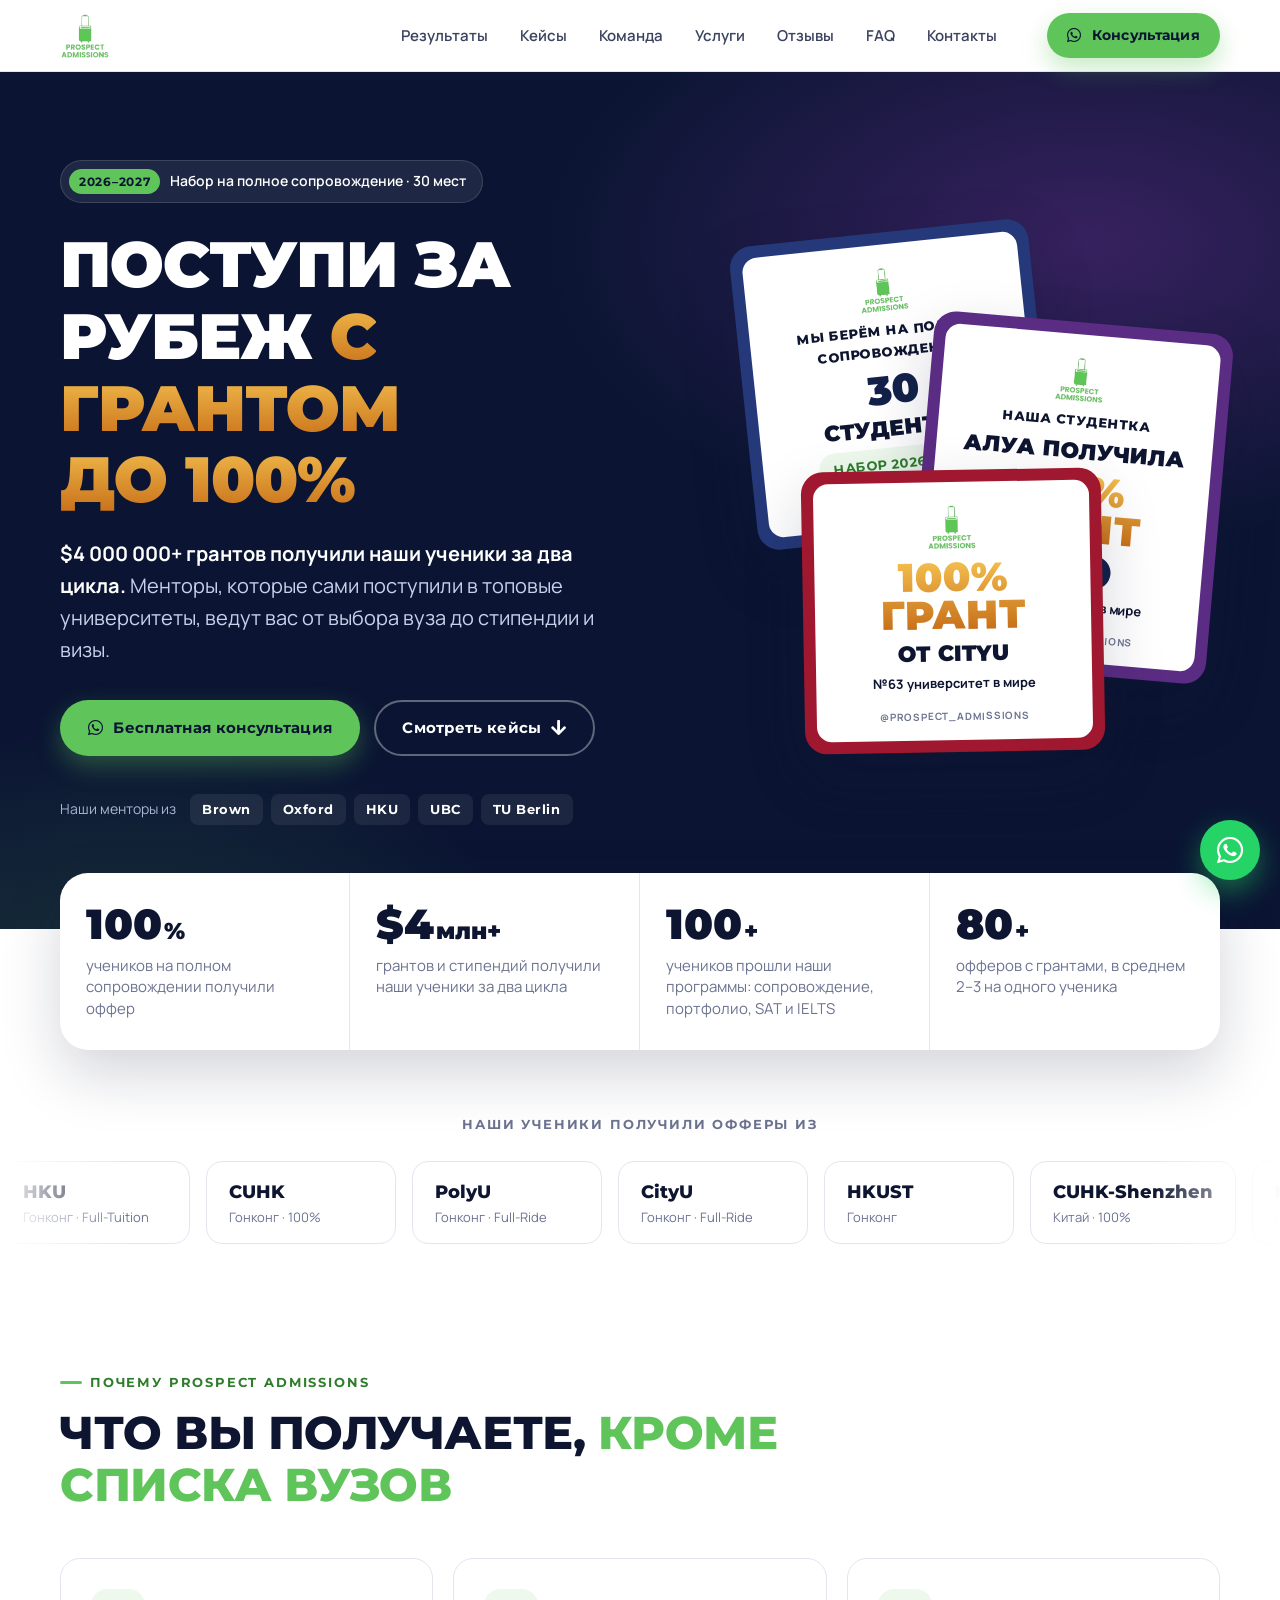
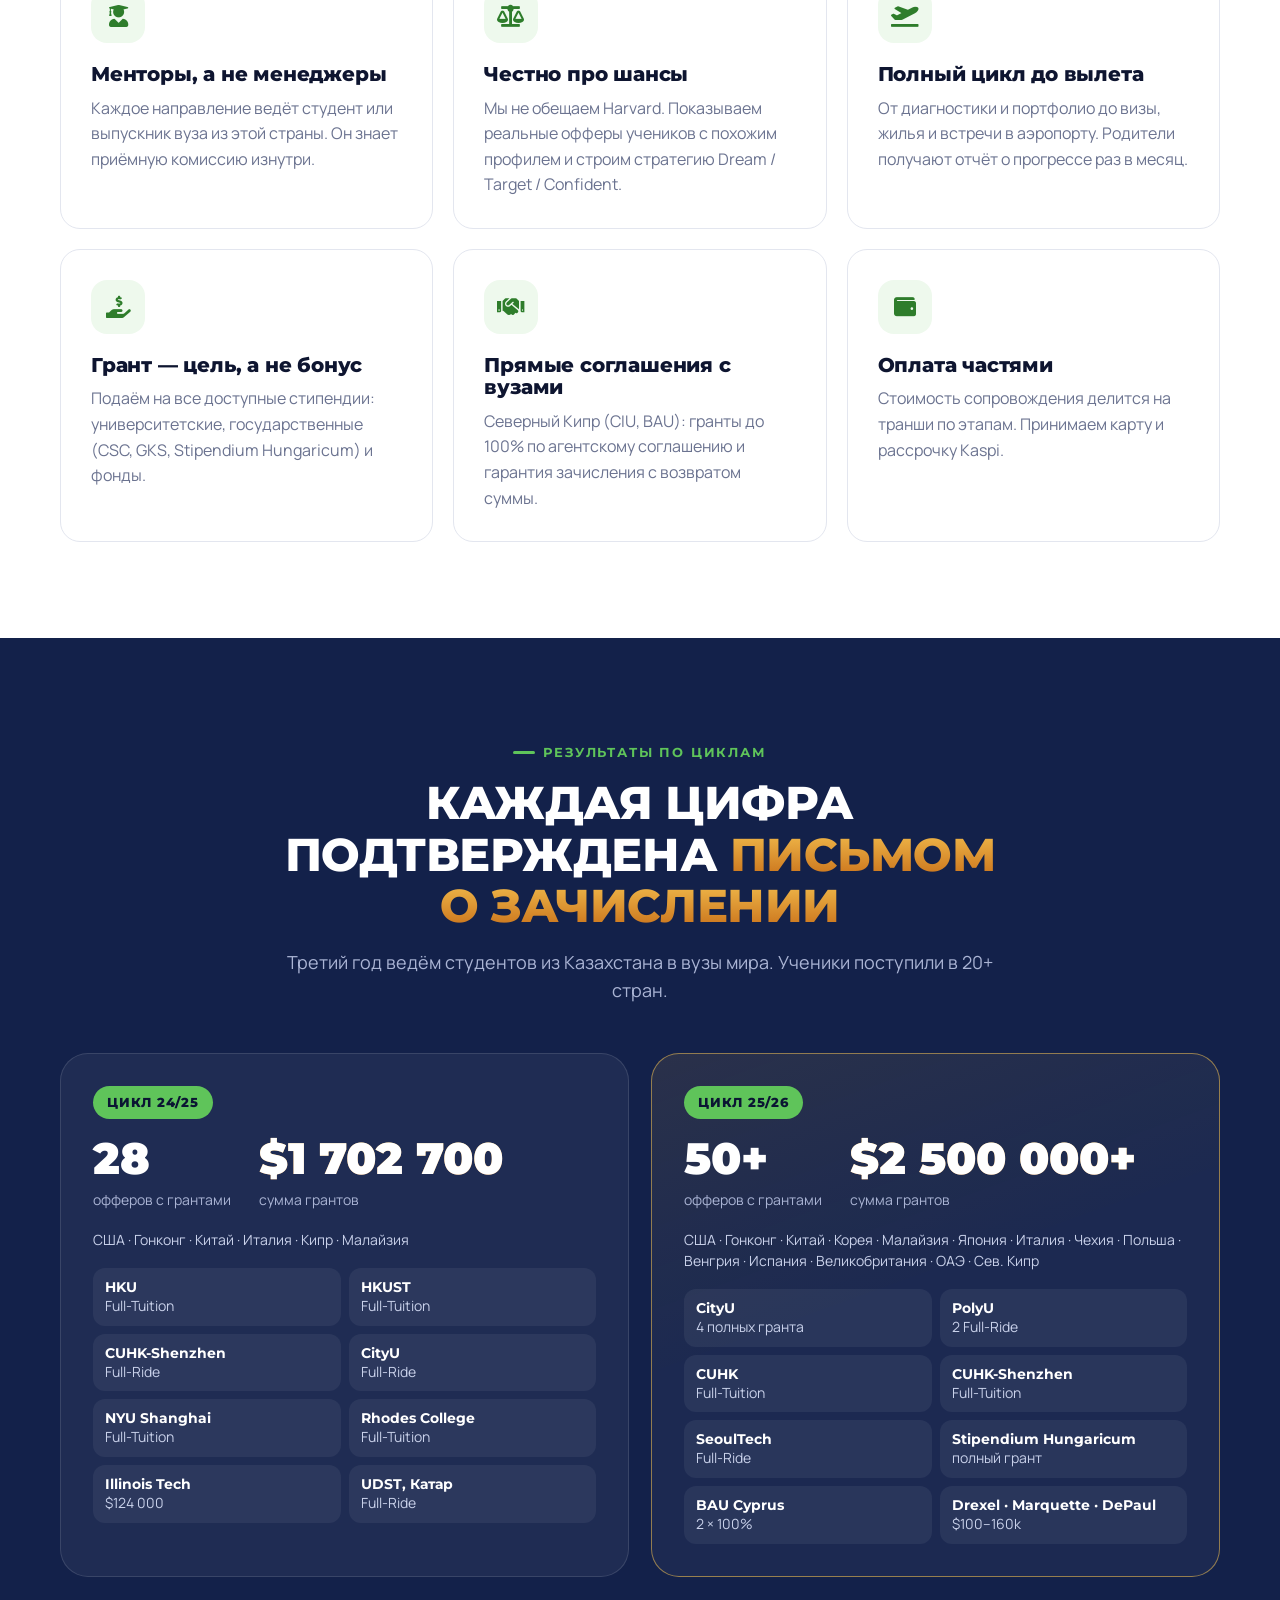
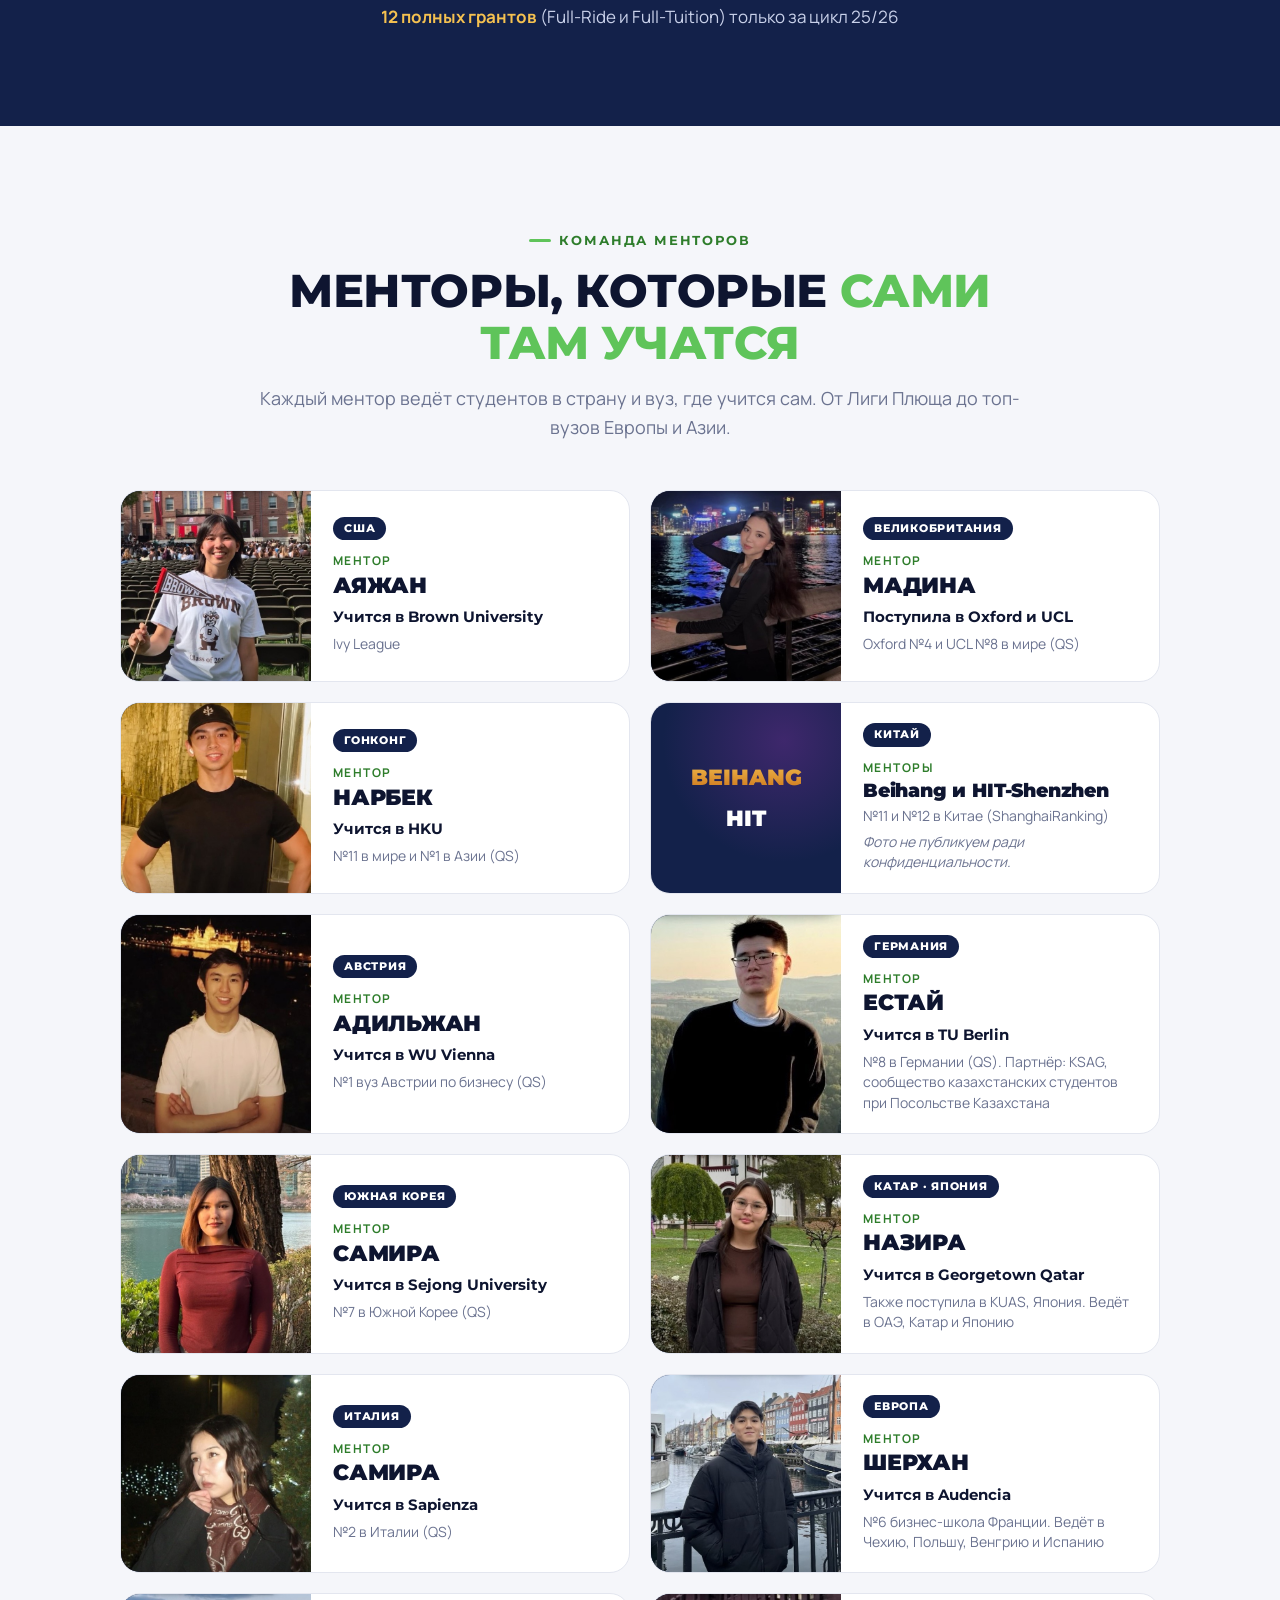
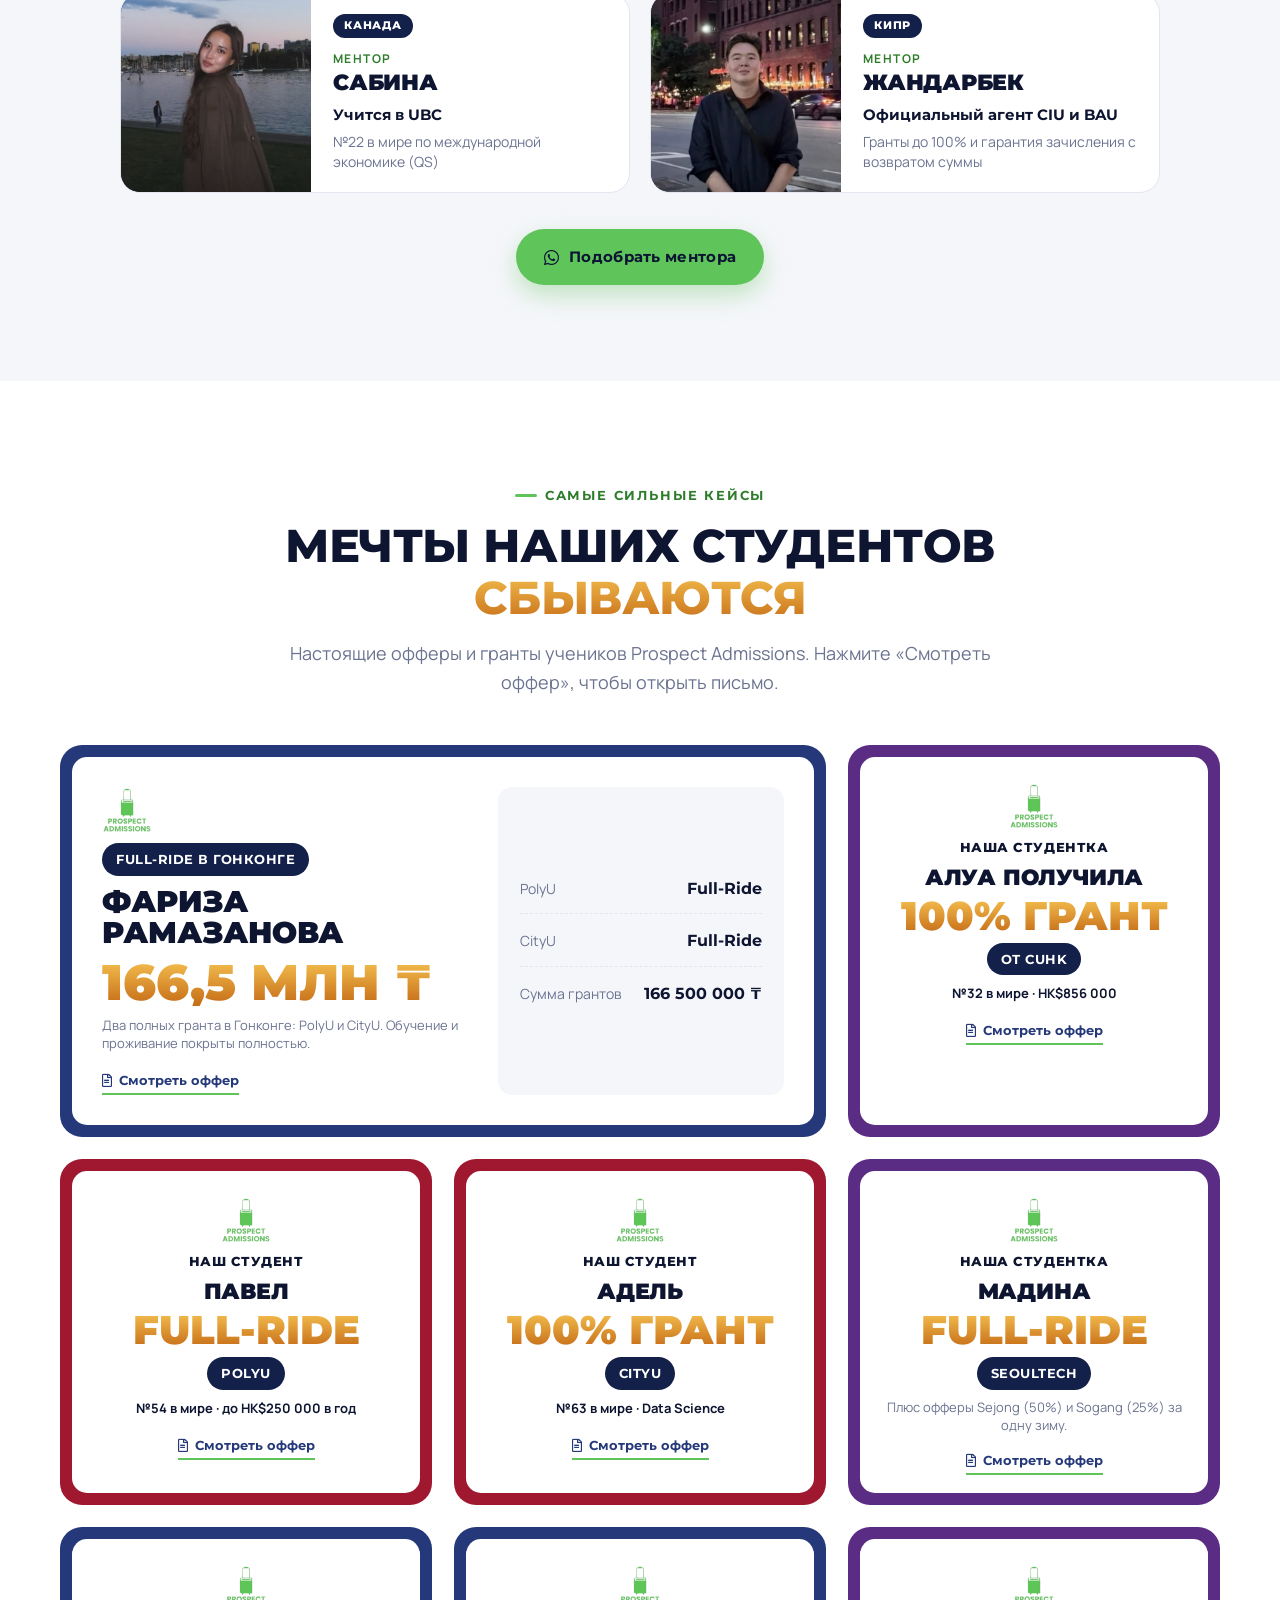
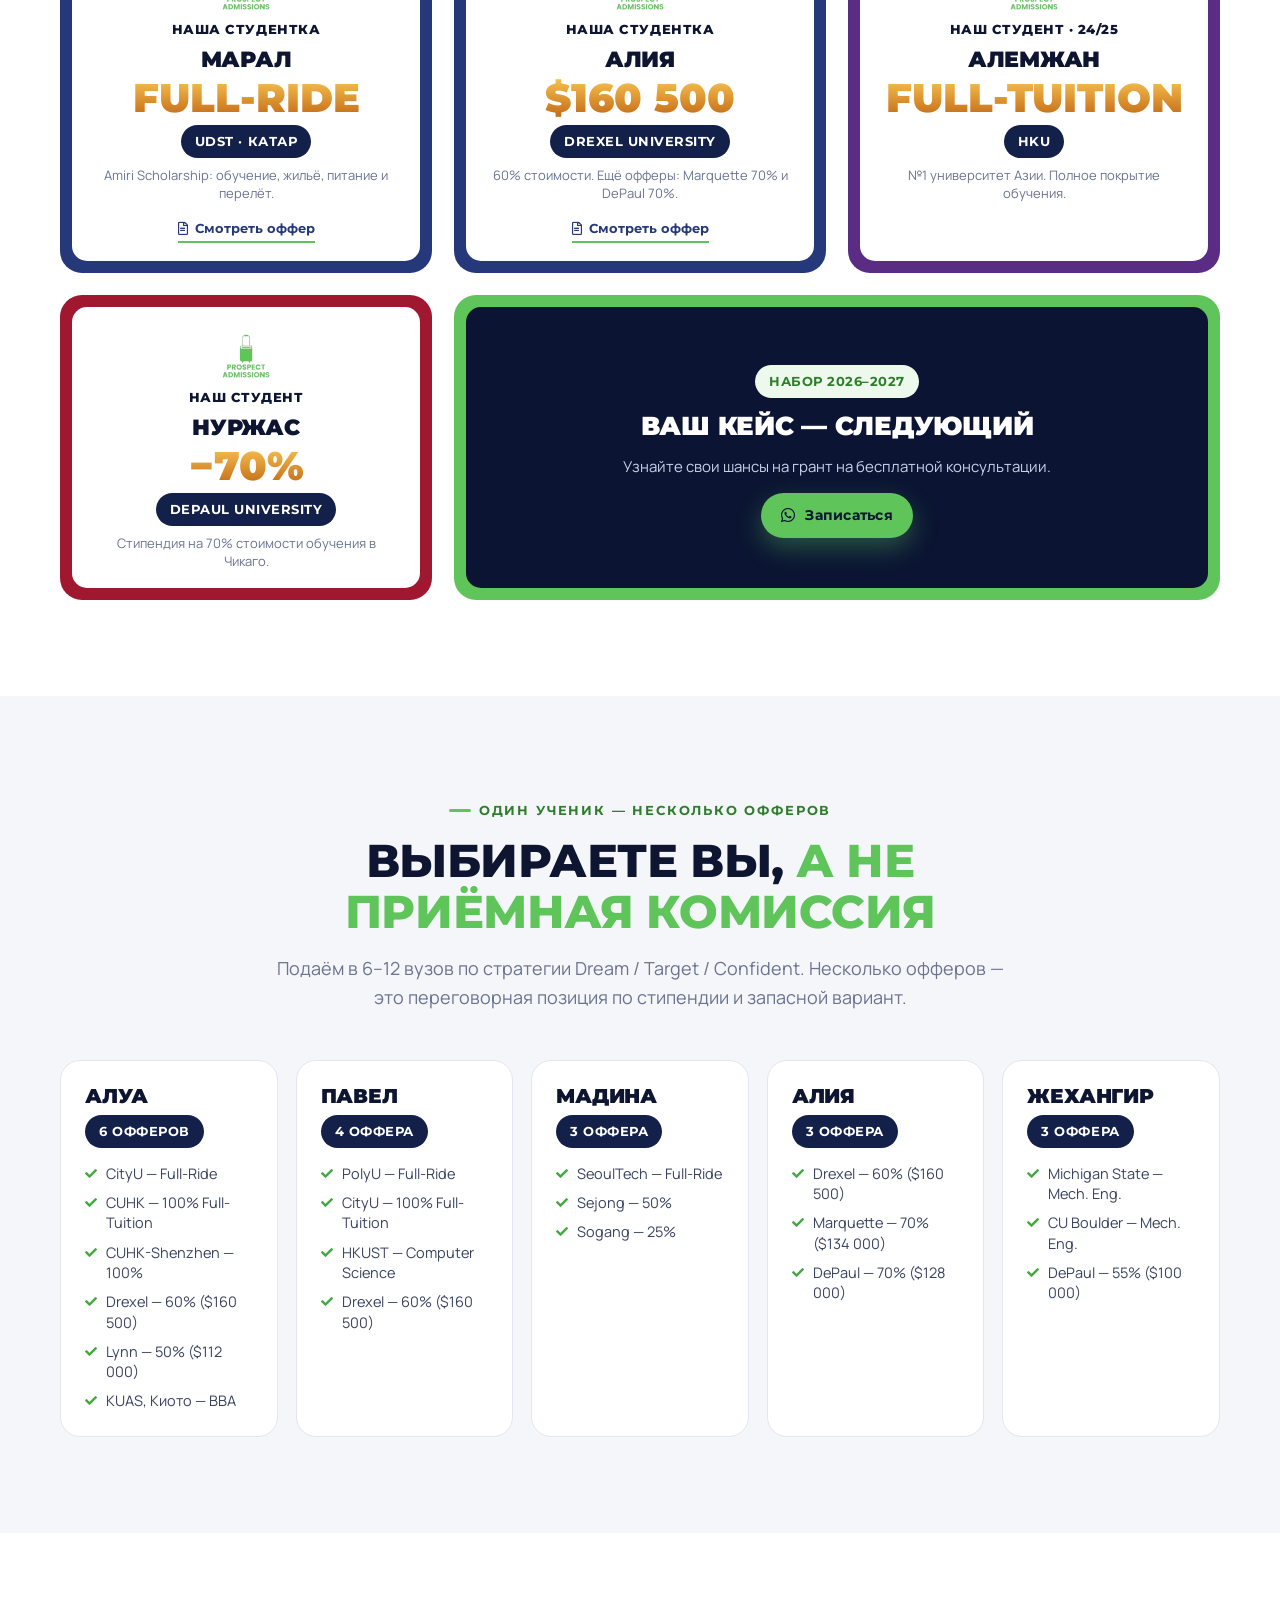
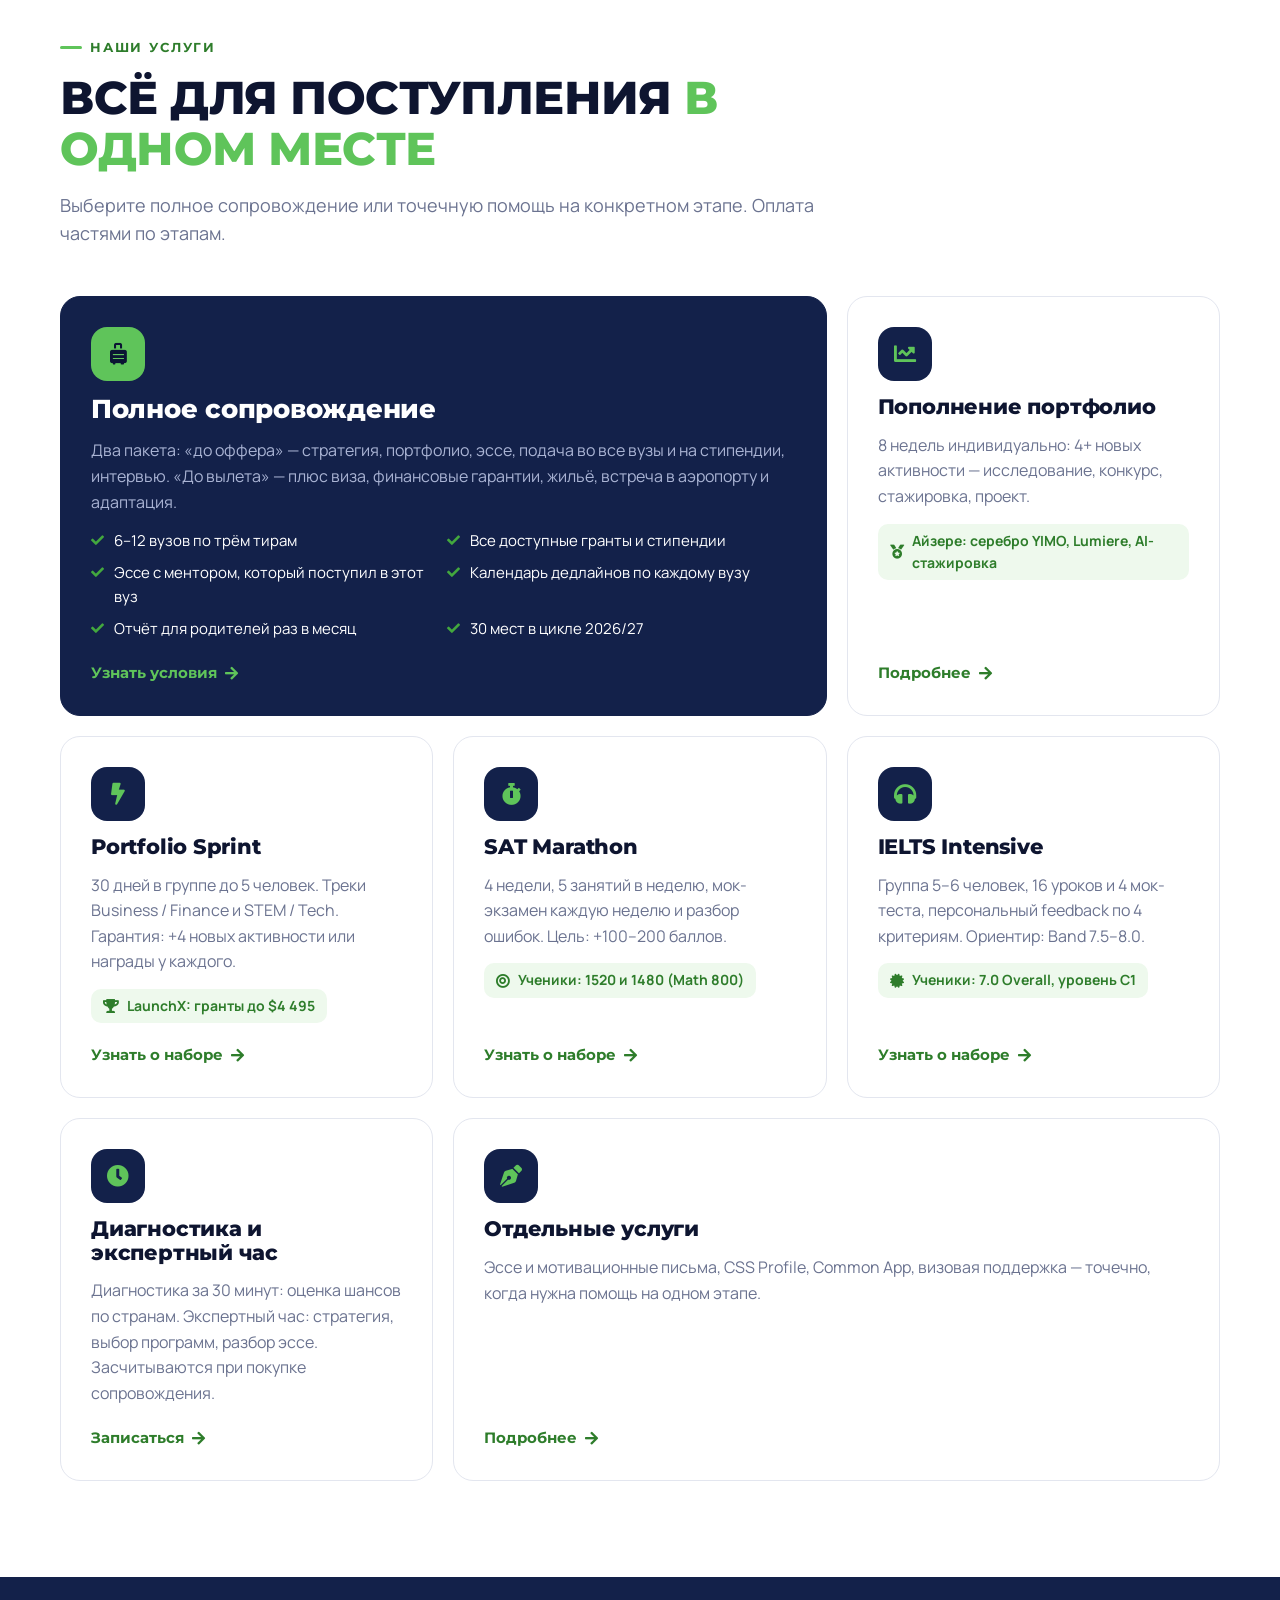
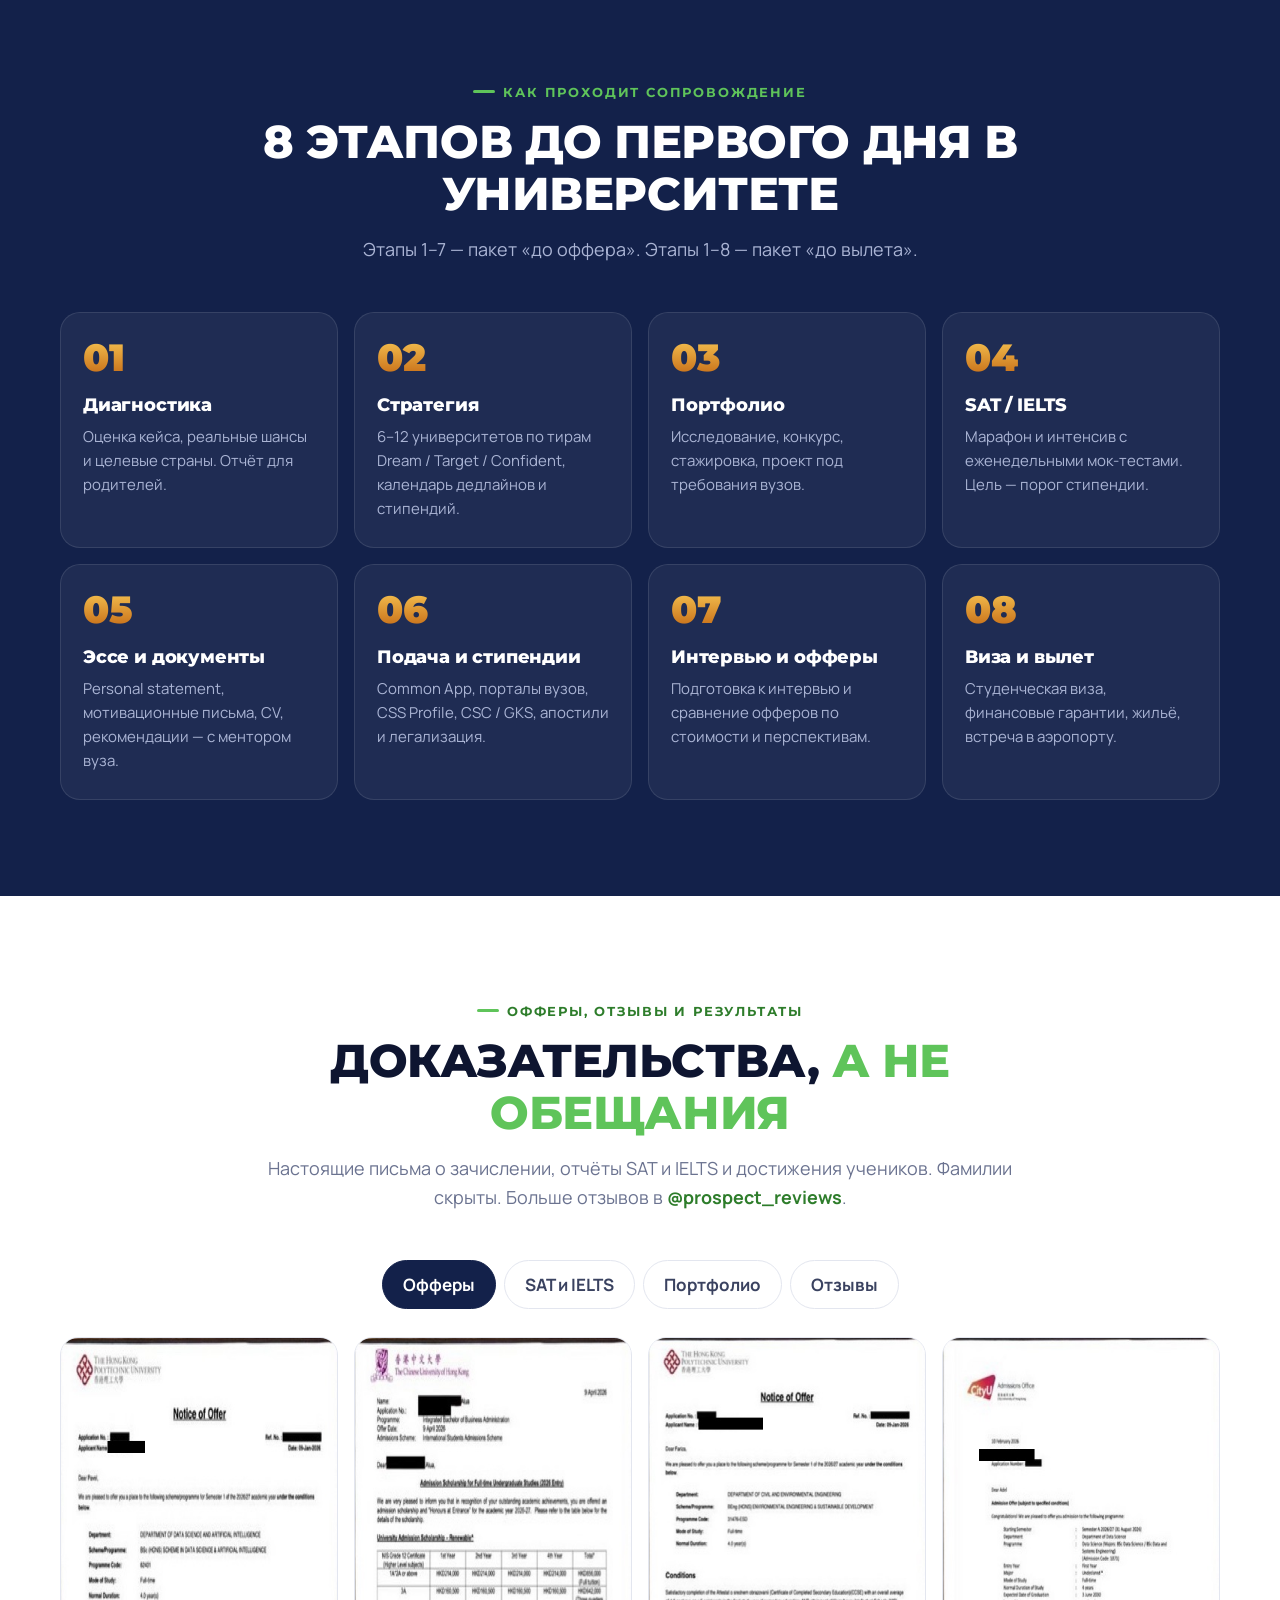
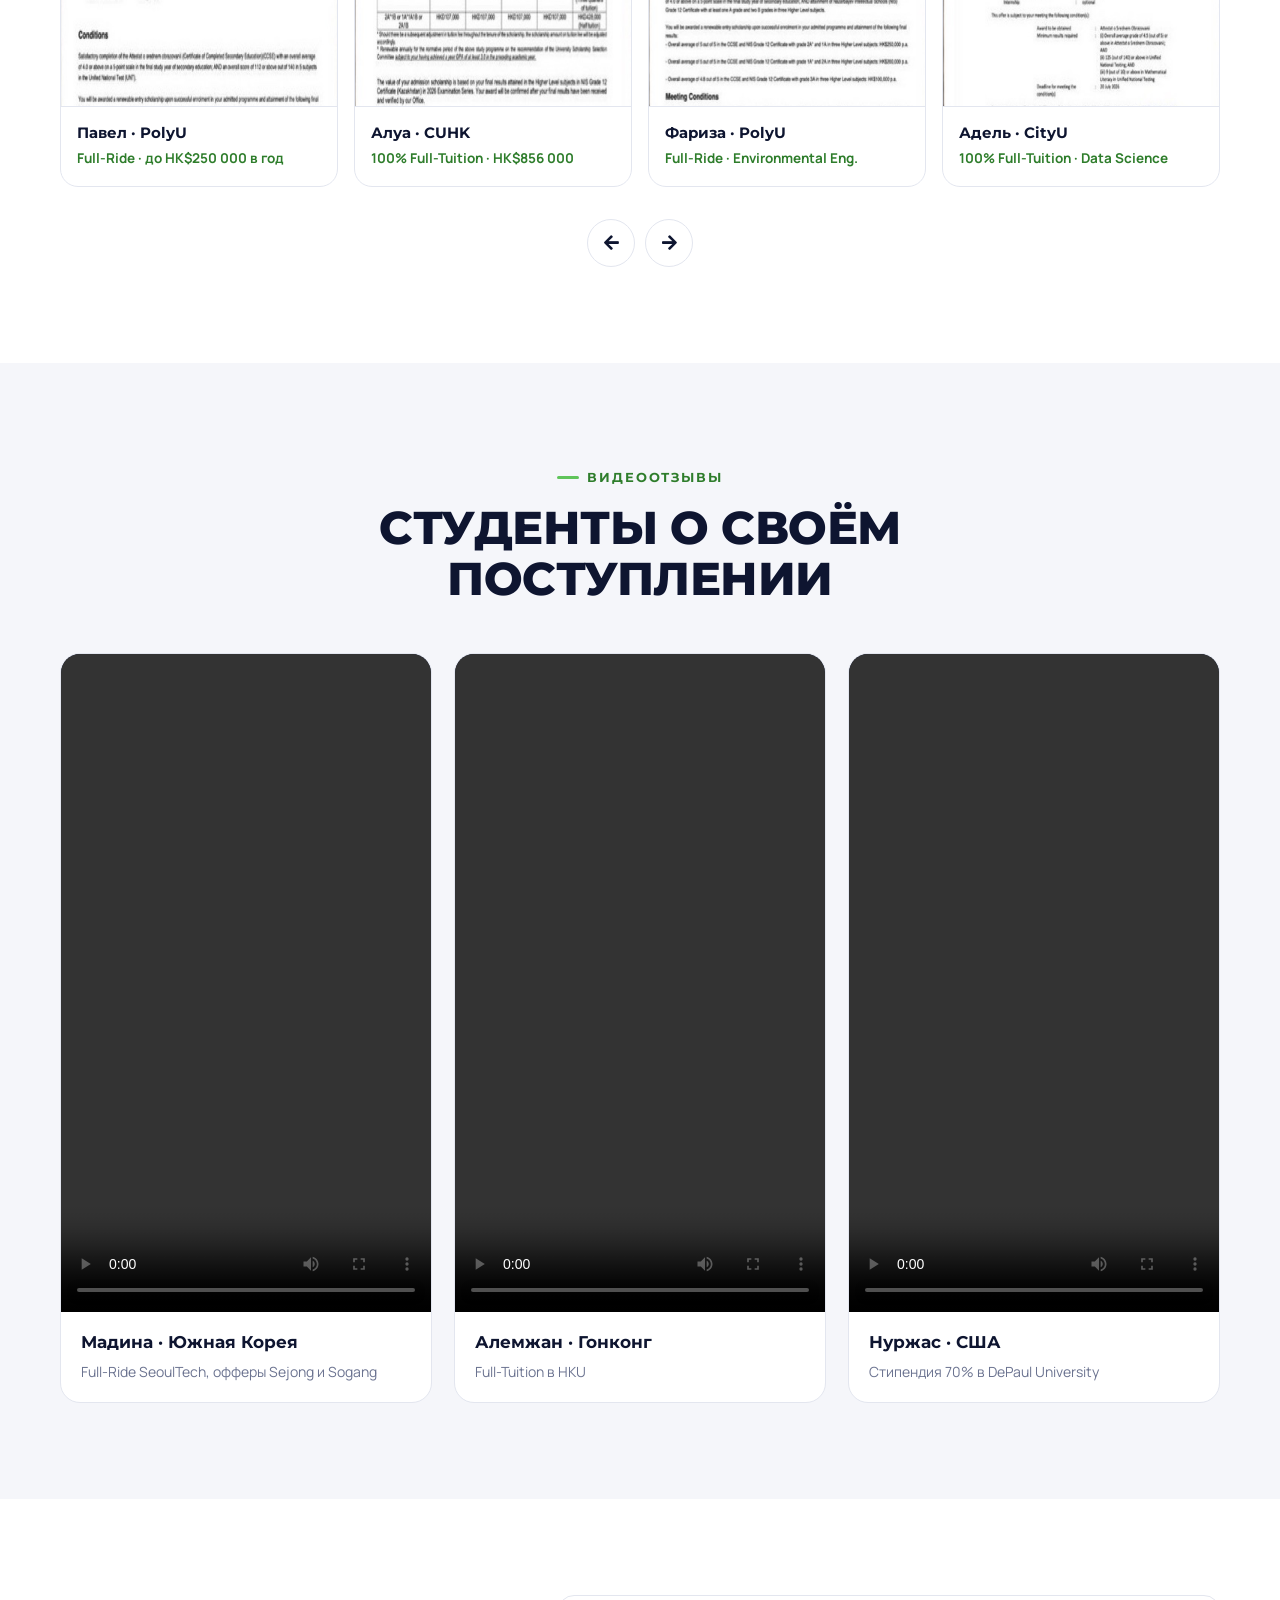
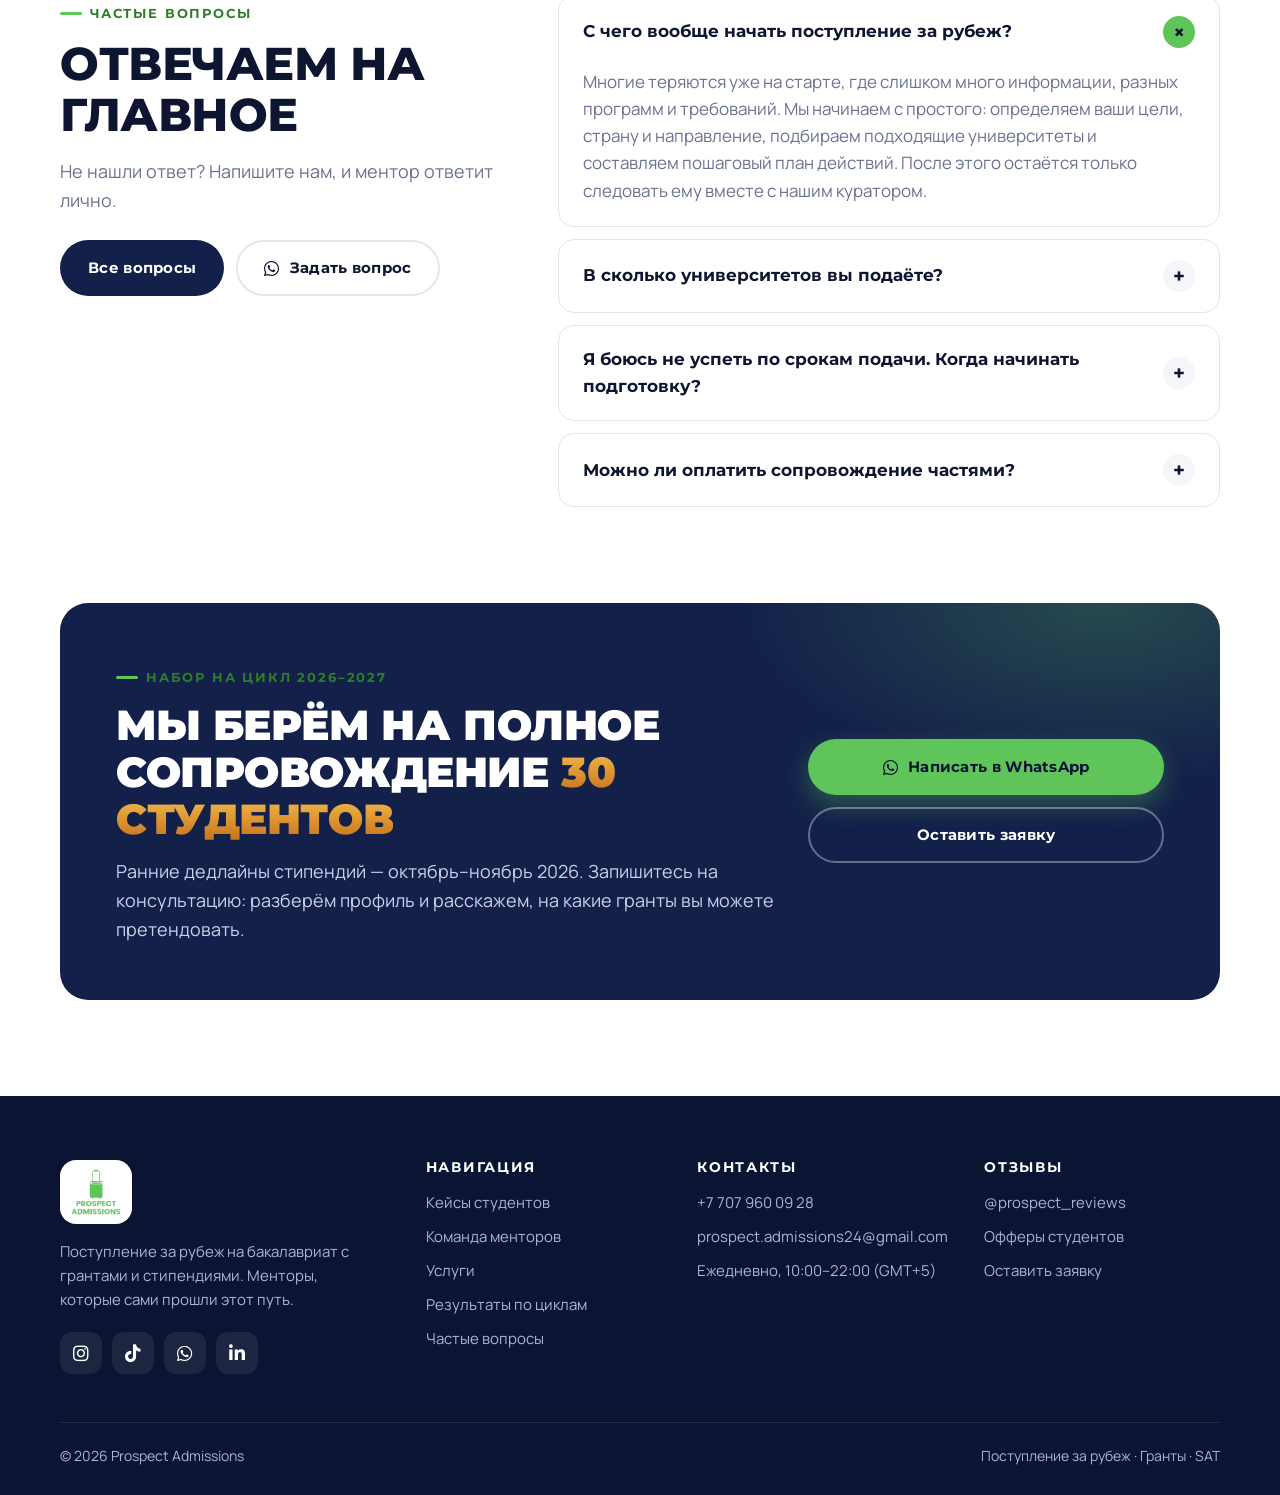
==== commit 5dedf7b2: "Add 2026/27 proposal data, offer letters and program results - Stats: 100% offer rate, $4M+ grants o" ====
--- a/index.html
+++ b/index.html
@@ -4,7 +4,7 @@
   <meta charset="UTF-8">
   <meta name="viewport" content="width=device-width, initial-scale=1.0">
   <title>Prospect Admissions — поступление за рубеж с грантами до 100%</title>
-  <meta name="description" content="Поступление на бакалавриат за рубеж с грантами до 100%. Менторы из Brown, HKU, UBC, NYU. Гонконг, США, Корея, Европа. Эссе, портфолио, SAT. Набор 2026–2027.">
+  <meta name="description" content="Поступление на бакалавриат за рубеж с грантами до 100%. $4 000 000+ грантов за 2 цикла, 80+ офферов, 100% учеников получили оффер. Менторы из Brown, Oxford, HKU, UBC.">
   <link rel="canonical" href="https://prospect-admissions.com/">
   <link rel="icon" href="images/logo.png" type="image/png">
   <meta name="theme-color" content="#0b1533">
@@ -13,12 +13,12 @@
   <meta property="og:type" content="website">
   <meta property="og:site_name" content="Prospect Admissions">
   <meta property="og:title" content="Prospect Admissions — поступление за рубеж с грантами до 100%">
-  <meta property="og:description" content="Поступление на бакалавриат за рубеж с грантами до 100%. Менторы из Brown, HKU, UBC, NYU. Гонконг, США, Корея, Европа. Эссе, портфолио, SAT. Набор 2026–2027.">
+  <meta property="og:description" content="Поступление на бакалавриат за рубеж с грантами до 100%. $4 000 000+ грантов за 2 цикла, 80+ офферов, 100% учеников получили оффер. Менторы из Brown, Oxford, HKU, UBC.">
   <meta property="og:image" content="https://prospect-admissions.com/images/logo.png">
   <meta property="og:locale" content="ru_RU">
   <meta name="twitter:card" content="summary">
   <meta name="twitter:title" content="Prospect Admissions — поступление за рубеж с грантами до 100%">
-  <meta name="twitter:description" content="Поступление на бакалавриат за рубеж с грантами до 100%. Менторы из Brown, HKU, UBC, NYU. Гонконг, США, Корея, Европа. Эссе, портфолио, SAT. Набор 2026–2027.">
+  <meta name="twitter:description" content="Поступление на бакалавриат за рубеж с грантами до 100%. $4 000 000+ грантов за 2 цикла, 80+ офферов, 100% учеников получили оффер. Менторы из Brown, Oxford, HKU, UBC.">
   <meta name="twitter:image" content="https://prospect-admissions.com/images/logo.png">
 
   <link rel="preconnect" href="https://fonts.googleapis.com">
@@ -26,7 +26,7 @@
   <link href="https://fonts.googleapis.com/css2?family=Manrope:wght@400;500;600;700;800&family=Montserrat:wght@600;700;800;900&display=swap" rel="stylesheet">
   <link rel="stylesheet" href="https://cdnjs.cloudflare.com/ajax/libs/font-awesome/5.15.4/css/all.min.css">
   <link rel="stylesheet" href="https://cdn.jsdelivr.net/npm/swiper@11/swiper-bundle.min.css">
-  <link rel="stylesheet" href="css/site.css?v=20260914c">
+  <link rel="stylesheet" href="css/site.css?v=20260914d">
   <script type="application/ld+json">
   {
     "@context": "https://schema.org",
@@ -52,10 +52,10 @@
       <img src="images/logo-mark.png" alt="Prospect Admissions" width="55" height="50">
     </a>
     <nav class="nav" aria-label="Основное меню">
+      <a href="#results">Результаты</a>
       <a href="#cases">Кейсы</a>
       <a href="#team">Команда</a>
       <a href="#services">Услуги</a>
-      <a href="#process">Как мы работаем</a>
       <a href="#reviews">Отзывы</a>
       <a href="faq.html">FAQ</a>
       <a href="contact.html">Контакты</a>
@@ -73,7 +73,7 @@
       <div>
         <span class="hero-badge"><b>2026–2027</b> Набор на полное сопровождение · 30 мест</span>
         <h1>Поступи за рубеж <span class="gold-text">с грантом до&nbsp;100%</span></h1>
-        <p class="hero-lead"><strong>100% студентов, работавших с нами, получили оффер.</strong> Менторы, которые сами поступили в топовые университеты, ведут вас от выбора вуза до стипендии и визы.</p>
+        <p class="hero-lead"><strong>$4 000 000+ грантов получили наши ученики за два цикла.</strong> Менторы, которые сами поступили в топовые университеты, ведут вас от выбора вуза до стипендии и визы.</p>
         <div class="hero-actions">
           <a class="btn btn--primary" href="https://wa.me/77079600928?text=%D0%97%D0%B4%D1%80%D0%B0%D0%B2%D1%81%D1%82%D0%B2%D1%83%D0%B9%D1%82%D0%B5%21%20%D0%A5%D0%BE%D1%87%D1%83%20%D0%B7%D0%B0%D0%BF%D0%B8%D1%81%D0%B0%D1%82%D1%8C%D1%81%D1%8F%20%D0%BD%D0%B0%20%D0%B1%D0%B5%D1%81%D0%BF%D0%BB%D0%B0%D1%82%D0%BD%D1%83%D1%8E%20%D0%BA%D0%BE%D0%BD%D1%81%D1%83%D0%BB%D1%8C%D1%82%D0%B0%D1%86%D0%B8%D1%8E%20%D0%BF%D0%BE%20%D0%BF%D0%BE%D1%81%D1%82%D1%83%D0%BF%D0%BB%D0%B5%D0%BD%D0%B8%D1%8E." target="_blank" rel="noopener"><i class="fab fa-whatsapp"></i> Бесплатная консультация</a>
           <a class="btn btn--ghost" href="#cases">Смотреть кейсы <i class="fas fa-arrow-down"></i></a>
@@ -95,12 +95,11 @@
   <!-- Stats -->
   <section class="stats" aria-label="Наши результаты">
     <div class="container">
-      <!-- TODO: добавьте сюда общее число поступивших студентов и общую сумму грантов -->
       <div class="stats-grid">
-        <div class="stat"><div class="stat-num">100<span class="unit">%</span></div><div class="stat-label">студентов, работавших с нами, получили оффер</div></div>
-        <div class="stat"><div class="stat-num">166,5<span class="unit">млн ₸</span></div><div class="stat-label">full ride одной студентки в Гонконге</div></div>
-        <div class="stat"><div class="stat-num">18</div><div class="stat-label">стран, в которые ведут наши менторы</div></div>
-        <div class="stat"><div class="stat-num">26,5<span class="unit">K</span></div><div class="stat-label">подписчиков доверяют нам в Instagram</div></div>
+        <div class="stat"><div class="stat-num">100<span class="unit">%</span></div><div class="stat-label">учеников на полном сопровождении получили оффер</div></div>
+        <div class="stat"><div class="stat-num">$4<span class="unit">млн+</span></div><div class="stat-label">грантов и стипендий получили наши ученики за два цикла</div></div>
+        <div class="stat"><div class="stat-num">100<span class="unit">+</span></div><div class="stat-label">учеников прошли наши программы: сопровождение, портфолио, SAT и IELTS</div></div>
+        <div class="stat"><div class="stat-num">80<span class="unit">+</span></div><div class="stat-label">офферов с грантами, в среднем 2–3 на одного ученика</div></div>
       </div>
     </div>
   </section>
@@ -108,9 +107,9 @@
   <!-- Universities -->
   <section class="unis" aria-label="Университеты наших студентов">
     <div class="container">
-      <p class="unis-title">Наши студенты получили офферы из</p>
-    </div>
-    <div class="marquee"><div class="marquee-track"><div class="uni-chip"><b>CUHK</b><span>Гонконг · №32 в мире</span></div><div class="uni-chip"><b>PolyU</b><span>Гонконг · №54 в мире</span></div><div class="uni-chip"><b>CityU</b><span>Гонконг · №63 в мире</span></div><div class="uni-chip"><b>HKU</b><span>Гонконг</span></div><div class="uni-chip"><b>SeoulTech</b><span>Южная Корея</span></div><div class="uni-chip"><b>Sogang</b><span>Южная Корея</span></div><div class="uni-chip"><b>Sejong</b><span>Южная Корея</span></div><div class="uni-chip"><b>DePaul</b><span>США, Чикаго</span></div><div class="uni-chip" aria-hidden="true"><b>CUHK</b><span>Гонконг · №32 в мире</span></div><div class="uni-chip" aria-hidden="true"><b>PolyU</b><span>Гонконг · №54 в мире</span></div><div class="uni-chip" aria-hidden="true"><b>CityU</b><span>Гонконг · №63 в мире</span></div><div class="uni-chip" aria-hidden="true"><b>HKU</b><span>Гонконг</span></div><div class="uni-chip" aria-hidden="true"><b>SeoulTech</b><span>Южная Корея</span></div><div class="uni-chip" aria-hidden="true"><b>Sogang</b><span>Южная Корея</span></div><div class="uni-chip" aria-hidden="true"><b>Sejong</b><span>Южная Корея</span></div><div class="uni-chip" aria-hidden="true"><b>DePaul</b><span>США, Чикаго</span></div></div></div>
+      <p class="unis-title">Наши ученики получили офферы из</p>
+    </div>
+    <div class="marquee"><div class="marquee-track"><div class="uni-chip"><b>HKU</b><span>Гонконг · Full-Tuition</span></div><div class="uni-chip"><b>CUHK</b><span>Гонконг · 100%</span></div><div class="uni-chip"><b>PolyU</b><span>Гонконг · Full-Ride</span></div><div class="uni-chip"><b>CityU</b><span>Гонконг · Full-Ride</span></div><div class="uni-chip"><b>HKUST</b><span>Гонконг</span></div><div class="uni-chip"><b>CUHK-Shenzhen</b><span>Китай · 100%</span></div><div class="uni-chip"><b>NYU Shanghai</b><span>Китай · Full-Tuition</span></div><div class="uni-chip"><b>SeoulTech</b><span>Корея · Full-Ride</span></div><div class="uni-chip"><b>UDST</b><span>Катар · Full-Ride</span></div><div class="uni-chip"><b>Drexel</b><span>США · $160 500</span></div><div class="uni-chip"><b>Marquette</b><span>США · 70%</span></div><div class="uni-chip"><b>DePaul</b><span>США · 70%</span></div><div class="uni-chip"><b>Michigan State</b><span>США</span></div><div class="uni-chip"><b>BAU Cyprus</b><span>Кипр · 100%</span></div><div class="uni-chip"><b>Xiamen Malaysia</b><span>Малайзия · 50%</span></div><div class="uni-chip" aria-hidden="true"><b>HKU</b><span>Гонконг · Full-Tuition</span></div><div class="uni-chip" aria-hidden="true"><b>CUHK</b><span>Гонконг · 100%</span></div><div class="uni-chip" aria-hidden="true"><b>PolyU</b><span>Гонконг · Full-Ride</span></div><div class="uni-chip" aria-hidden="true"><b>CityU</b><span>Гонконг · Full-Ride</span></div><div class="uni-chip" aria-hidden="true"><b>HKUST</b><span>Гонконг</span></div><div class="uni-chip" aria-hidden="true"><b>CUHK-Shenzhen</b><span>Китай · 100%</span></div><div class="uni-chip" aria-hidden="true"><b>NYU Shanghai</b><span>Китай · Full-Tuition</span></div><div class="uni-chip" aria-hidden="true"><b>SeoulTech</b><span>Корея · Full-Ride</span></div><div class="uni-chip" aria-hidden="true"><b>UDST</b><span>Катар · Full-Ride</span></div><div class="uni-chip" aria-hidden="true"><b>Drexel</b><span>США · $160 500</span></div><div class="uni-chip" aria-hidden="true"><b>Marquette</b><span>США · 70%</span></div><div class="uni-chip" aria-hidden="true"><b>DePaul</b><span>США · 70%</span></div><div class="uni-chip" aria-hidden="true"><b>Michigan State</b><span>США</span></div><div class="uni-chip" aria-hidden="true"><b>BAU Cyprus</b><span>Кипр · 100%</span></div><div class="uni-chip" aria-hidden="true"><b>Xiamen Malaysia</b><span>Малайзия · 50%</span></div></div></div>
   </section>
 
   <!-- Why us -->
@@ -118,25 +117,82 @@
     <div class="container">
       <div class="section-head reveal">
         <span class="eyebrow">Почему Prospect Admissions</span>
-        <h2>Работайте с теми, кто <span class="green-text">уже прошёл этот путь</span></h2>
+        <h2>Что вы получаете, <span class="green-text">кроме списка вузов</span></h2>
       </div>
       <div class="why-grid">
         <article class="why-card reveal">
           <div class="why-icon"><i class="fas fa-user-graduate"></i></div>
-          <h3>Менторы из топ-университетов</h3>
-          <p>Наши менторы учатся в Brown, Oxford, HKU, UBC, TU Berlin, Sapienza и других топ-вузах. Вы получаете опыт из первых рук, а не пересказ с форумов.</p>
+          <h3>Менторы, а не менеджеры</h3>
+          <p>Каждое направление ведёт студент или выпускник вуза из этой страны. Он знает приёмную комиссию изнутри.</p>
+        </article>
+        <article class="why-card reveal">
+          <div class="why-icon"><i class="fas fa-balance-scale"></i></div>
+          <h3>Честно про шансы</h3>
+          <p>Мы не обещаем Harvard. Показываем реальные офферы учеников с похожим профилем и строим стратегию Dream / Target / Confident.</p>
+        </article>
+        <article class="why-card reveal">
+          <div class="why-icon"><i class="fas fa-plane-departure"></i></div>
+          <h3>Полный цикл до вылета</h3>
+          <p>От диагностики и портфолио до визы, жилья и встречи в аэропорту. Родители получают отчёт о прогрессе раз в месяц.</p>
         </article>
         <article class="why-card reveal">
           <div class="why-icon"><i class="fas fa-hand-holding-usd"></i></div>
-          <h3>Стратегия под грант</h3>
-          <p>Подаём в университеты разного уровня по авторской методике, чтобы вы получили не просто оффер, а максимальную финансовую поддержку.</p>
+          <h3>Грант — цель, а не бонус</h3>
+          <p>Подаём на все доступные стипендии: университетские, государственные (CSC, GKS, Stipendium Hungaricum) и фонды.</p>
         </article>
         <article class="why-card reveal">
-          <div class="why-icon"><i class="fas fa-tasks"></i></div>
-          <h3>Контроль каждого дедлайна</h3>
-          <p>Берём на себя документы, анкеты и сроки. Вы сосредоточены на экзаменах и эссе, а мы следим, чтобы ничего не было упущено.</p>
-        </article>
-      </div>
+          <div class="why-icon"><i class="fas fa-handshake"></i></div>
+          <h3>Прямые соглашения с вузами</h3>
+          <p>Северный Кипр (CIU, BAU): гранты до 100% по агентскому соглашению и гарантия зачисления с возвратом суммы.</p>
+        </article>
+        <article class="why-card reveal">
+          <div class="why-icon"><i class="fas fa-wallet"></i></div>
+          <h3>Оплата частями</h3>
+          <p>Стоимость сопровождения делится на транши по этапам. Принимаем карту и рассрочку Kaspi.</p>
+        </article>
+      </div>
+    </div>
+  </section>
+
+  <!-- Results by cycle -->
+  <section class="section section--navy" id="results">
+    <div class="container">
+      <div class="section-head section-head--center reveal">
+        <span class="eyebrow">Результаты по циклам</span>
+        <h2>Каждая цифра подтверждена <span class="gold-text">письмом о зачислении</span></h2>
+        <p>Третий год ведём студентов из Казахстана в вузы мира. Ученики поступили в 20+ стран.</p>
+      </div>
+      <div class="cycles">
+        <article class="cycle reveal">
+          <span class="cycle-tag">Цикл 24/25</span>
+          <div class="cycle-nums">
+            <div><b>28</b><span>офферов с грантами</span></div>
+            <div><b class="gold-text">$1 702 700</b><span>сумма грантов</span></div>
+          </div>
+          <p class="cycle-countries">США · Гонконг · Китай · Италия · Кипр · Малайзия</p>
+          <ul class="cycle-list">
+            <li><b>HKU</b> Full-Tuition</li><li><b>HKUST</b> Full-Tuition</li>
+            <li><b>CUHK-Shenzhen</b> Full-Ride</li><li><b>CityU</b> Full-Ride</li>
+            <li><b>NYU Shanghai</b> Full-Tuition</li><li><b>Rhodes College</b> Full-Tuition</li>
+            <li><b>Illinois Tech</b> $124 000</li><li><b>UDST, Катар</b> Full-Ride</li>
+          </ul>
+        </article>
+        <article class="cycle cycle--hot reveal">
+          <span class="cycle-tag">Цикл 25/26</span>
+          <div class="cycle-nums">
+            <div><b>50+</b><span>офферов с грантами</span></div>
+            <div><b class="gold-text">$2 500 000+</b><span>сумма грантов</span></div>
+          </div>
+          <p class="cycle-countries">США · Гонконг · Китай · Корея · Малайзия · Япония · Италия · Чехия · Польша · Венгрия · Испания · Великобритания · ОАЭ · Сев. Кипр</p>
+          <ul class="cycle-list">
+            <li><b>CityU</b> 4 полных гранта</li><li><b>PolyU</b> 2 Full-Ride</li>
+            <li><b>CUHK</b> Full-Tuition</li><li><b>CUHK-Shenzhen</b> Full-Tuition</li>
+            <li><b>SeoulTech</b> Full-Ride</li><li><b>Stipendium Hungaricum</b> полный грант</li>
+            <li><b>BAU Cyprus</b> 2 × 100%</li><li><b>Drexel · Marquette · DePaul</b> $100–160k</li>
+          </ul>
+        </article>
+      </div>
+      <p class="cycles-foot reveal"><b>12 полных грантов</b> (Full-Ride и Full-Tuition) только за цикл 25/26</p>
     </div>
   </section>
 
@@ -290,7 +346,7 @@
             <span class="mentor-role">Ментор</span>
             <h3>Жандарбек</h3>
             <p class="mentor-uni">Официальный агент CIU и BAU</p>
-            <p class="mentor-note">Сопровождаем поступление с грантом до 100%</p>
+            <p class="mentor-note">Гранты до 100% и гарантия зачисления с возвратом суммы</p>
           </div>
         </article>
       </div>
@@ -304,9 +360,9 @@
   <section class="section" id="cases">
     <div class="container">
       <div class="section-head section-head--center reveal">
-        <span class="eyebrow">Кейсы 25/26</span>
+        <span class="eyebrow">Самые сильные кейсы</span>
         <h2>Мечты наших студентов <span class="gold-text">сбываются</span></h2>
-        <p>Реальные офферы и гранты студентов Prospect Admissions.</p>
+        <p>Настоящие офферы и гранты учеников Prospect Admissions. Нажмите «Смотреть оффер», чтобы открыть письмо.</p>
       </div>
 
       <div class="cases-grid">
@@ -314,41 +370,50 @@
           <div class="post post--navy"><div class="post-inner">
             <div class="feature-copy">
               <img class="post-logo" src="images/logo-mark.png" alt="" width="50" height="46" loading="lazy">
-              <span class="pill">Full ride в Гонконге</span>
+              <span class="pill">Full-Ride в Гонконге</span>
               <h3 class="post-name">Фариза Рамазанова</h3>
               <span class="post-big gold-text">166,5 млн ₸</span>
-              <p class="post-note">Общая сумма гранта. Полное покрытие обучения в одном из ведущих университетов Гонконга.</p>
+              <p class="post-note">Два полных гранта в Гонконге: PolyU и CityU. Обучение и проживание покрыты полностью.</p>
+              <a class="case-link" href="images/offers/polyu-fariza.jpg" target="_blank" rel="noopener"><i class="far fa-file-alt"></i> Смотреть оффер</a>
             </div>
             <div class="feature-side">
-              <div class="row"><span>Направление</span><b>Гонконг</b></div>
-              <div class="row"><span>Тип</span><b>Full ride</b></div>
-              <div class="row"><span>Сумма гранта</span><b>166 500 000 ₸</b></div>
+              <div class="row"><span>PolyU</span><b>Full-Ride</b></div>
+              <div class="row"><span>CityU</span><b>Full-Ride</b></div>
+              <div class="row"><span>Сумма грантов</span><b>166 500 000 ₸</b></div>
             </div>
           </div></div>
         </article>
 
         <article class="case reveal">
-          <div class="post post--purple "><div class="post-inner"><img class="post-logo" src="images/logo-mark.png" alt="" width="50" height="46" loading="lazy"><span class="post-kicker">Наша студентка</span><h3 class="post-name">Алуа получила</h3><span class="post-big gold-text">100% грант</span><span class="pill">от CUHK</span><span class="post-rank">№32 университет в мире</span><span class="post-handle">@prospect_admissions</span></div></div>
+          <div class="post post--purple "><div class="post-inner"><img class="post-logo" src="images/logo-mark.png" alt="" width="50" height="46" loading="lazy"><span class="post-kicker">Наша студентка</span><h3 class="post-name">Алуа получила</h3><span class="post-big gold-text">100% грант</span><span class="pill">от CUHK</span><span class="post-rank">№32 в мире · HK$856 000</span><a class="case-link" href="images/offers/cuhk-alua.jpg" target="_blank" rel="noopener"><i class="far fa-file-alt"></i> Смотреть оффер</a></div></div>
         </article>
 
         <article class="case reveal">
-          <div class="post post--crimson "><div class="post-inner"><img class="post-logo" src="images/logo-mark.png" alt="" width="50" height="46" loading="lazy"><span class="post-kicker">Наш студент</span><span class="post-big gold-text">100% грант</span><h3 class="post-name">от CityU</h3><span class="post-rank">№63 университет в мире</span><span class="post-handle">@prospect_admissions</span></div></div>
+          <div class="post post--crimson "><div class="post-inner"><img class="post-logo" src="images/logo-mark.png" alt="" width="50" height="46" loading="lazy"><span class="post-kicker">Наш студент</span><h3 class="post-name">Павел</h3><span class="post-big gold-text">Full-Ride</span><span class="pill">PolyU</span><span class="post-rank">№54 в мире · до HK$250 000 в год</span><a class="case-link" href="images/offers/polyu-pavel.jpg" target="_blank" rel="noopener"><i class="far fa-file-alt"></i> Смотреть оффер</a></div></div>
         </article>
 
         <article class="case reveal">
-          <div class="post post--crimson "><div class="post-inner"><img class="post-logo" src="images/logo-mark.png" alt="" width="50" height="46" loading="lazy"><span class="post-kicker">Наш студент</span><span class="post-big gold-text">Полный грант</span><h3 class="post-name">от PolyU</h3><span class="post-rank">№54 университет в мире</span><span class="post-handle">@prospect_admissions</span></div></div>
+          <div class="post post--crimson "><div class="post-inner"><img class="post-logo" src="images/logo-mark.png" alt="" width="50" height="46" loading="lazy"><span class="post-kicker">Наш студент</span><h3 class="post-name">Адель</h3><span class="post-big gold-text">100% грант</span><span class="pill">CityU</span><span class="post-rank">№63 в мире · Data Science</span><a class="case-link" href="images/offers/cityu-adel.jpg" target="_blank" rel="noopener"><i class="far fa-file-alt"></i> Смотреть оффер</a></div></div>
         </article>
 
         <article class="case reveal">
-          <div class="post post--navy "><div class="post-inner"><img class="post-logo" src="images/logo-mark.png" alt="" width="50" height="46" loading="lazy"><span class="post-kicker">Наш студент</span><h3 class="post-name">Алемжан</h3><span class="post-big gold-text">Full tuition</span><span class="pill">HKU · CityU · CUHK</span><span class="post-note">Поступил в три ведущих университета Гонконга с полным покрытием обучения.</span><span class="post-handle">@prospect_admissions</span></div></div>
+          <div class="post post--purple "><div class="post-inner"><img class="post-logo" src="images/logo-mark.png" alt="" width="50" height="46" loading="lazy"><span class="post-kicker">Наша студентка</span><h3 class="post-name">Мадина</h3><span class="post-big gold-text">Full-Ride</span><span class="pill">SeoulTech</span><span class="post-note">Плюс офферы Sejong (50%) и Sogang (25%) за одну зиму.</span><a class="case-link" href="images/offers/seoultech-madina.jpg" target="_blank" rel="noopener"><i class="far fa-file-alt"></i> Смотреть оффер</a></div></div>
         </article>
 
         <article class="case reveal">
-          <div class="post post--purple "><div class="post-inner"><img class="post-logo" src="images/logo-mark.png" alt="" width="50" height="46" loading="lazy"><span class="post-kicker">Наша студентка</span><h3 class="post-name">Мадина</h3><span class="post-big gold-text">3 из 3</span><span class="pill">SeoulTech · Sogang · Sejong</span><span class="post-note">Полный грант в SeoulTech (обучение, проживание, питание) и скидки до 50% в Sogang и Sejong.</span><span class="post-handle">@prospect_admissions</span></div></div>
+          <div class="post post--navy "><div class="post-inner"><img class="post-logo" src="images/logo-mark.png" alt="" width="50" height="46" loading="lazy"><span class="post-kicker">Наша студентка</span><h3 class="post-name">Марал</h3><span class="post-big gold-text">Full-Ride</span><span class="pill">UDST · Катар</span><span class="post-note">Amiri Scholarship: обучение, жильё, питание и перелёт.</span><a class="case-link" href="images/offers/udst-maral.jpg" target="_blank" rel="noopener"><i class="far fa-file-alt"></i> Смотреть оффер</a></div></div>
         </article>
 
         <article class="case reveal">
-          <div class="post post--navy "><div class="post-inner"><img class="post-logo" src="images/logo-mark.png" alt="" width="50" height="46" loading="lazy"><span class="post-kicker">Наш студент</span><h3 class="post-name">Нуржас</h3><span class="post-big gold-text">−70%</span><span class="pill">DePaul University</span><span class="post-note">Стипендия, покрывающая 70% стоимости обучения в Чикаго, США.</span><span class="post-handle">@prospect_admissions</span></div></div>
+          <div class="post post--navy "><div class="post-inner"><img class="post-logo" src="images/logo-mark.png" alt="" width="50" height="46" loading="lazy"><span class="post-kicker">Наша студентка</span><h3 class="post-name">Алия</h3><span class="post-big gold-text">$160 500</span><span class="pill">Drexel University</span><span class="post-note">60% стоимости. Ещё офферы: Marquette 70% и DePaul 70%.</span><a class="case-link" href="images/offers/drexel-aliya.jpg" target="_blank" rel="noopener"><i class="far fa-file-alt"></i> Смотреть оффер</a></div></div>
+        </article>
+
+        <article class="case reveal">
+          <div class="post post--purple "><div class="post-inner"><img class="post-logo" src="images/logo-mark.png" alt="" width="50" height="46" loading="lazy"><span class="post-kicker">Наш студент · 24/25</span><h3 class="post-name">Алемжан</h3><span class="post-big gold-text">Full-Tuition</span><span class="pill">HKU</span><span class="post-note">№1 университет Азии. Полное покрытие обучения.</span></div></div>
+        </article>
+
+        <article class="case reveal">
+          <div class="post post--crimson "><div class="post-inner"><img class="post-logo" src="images/logo-mark.png" alt="" width="50" height="46" loading="lazy"><span class="post-kicker">Наш студент</span><h3 class="post-name">Нуржас</h3><span class="post-big gold-text">−70%</span><span class="pill">DePaul University</span><span class="post-note">Стипендия на 70% стоимости обучения в Чикаго.</span></div></div>
         </article>
 
         <article class="case case-cta reveal">
@@ -360,65 +425,110 @@
           </div></div>
         </article>
       </div>
-
-      <div class="cases-foot">
-        <a class="btn btn--outline" href="https://www.instagram.com/prospect_admissions/" target="_blank" rel="noopener"><i class="fab fa-instagram"></i> Все кейсы в Instagram</a>
+    </div>
+  </section>
+
+  <!-- Multiple offers -->
+  <section class="section section--tint">
+    <div class="container">
+      <div class="section-head section-head--center reveal">
+        <span class="eyebrow">Один ученик — несколько офферов</span>
+        <h2>Выбираете вы, <span class="green-text">а не приёмная комиссия</span></h2>
+        <p>Подаём в 6–12 вузов по стратегии Dream / Target / Confident. Несколько офферов — это переговорная позиция по стипендии и запасной вариант.</p>
+      </div>
+      <div class="multi-grid">
+        <article class="multi-card reveal">
+          <div class="multi-head"><h3>Алуа</h3><span class="pill">6 офферов</span></div>
+          <ul><li><i class='fas fa-check'></i> CityU — Full-Ride</li><li><i class='fas fa-check'></i> CUHK — 100% Full-Tuition</li><li><i class='fas fa-check'></i> CUHK-Shenzhen — 100%</li><li><i class='fas fa-check'></i> Drexel — 60% ($160 500)</li><li><i class='fas fa-check'></i> Lynn — 50% ($112 000)</li><li><i class='fas fa-check'></i> KUAS, Киото — BBA</li></ul>
+        </article>
+        <article class="multi-card reveal">
+          <div class="multi-head"><h3>Павел</h3><span class="pill">4 оффера</span></div>
+          <ul><li><i class='fas fa-check'></i> PolyU — Full-Ride</li><li><i class='fas fa-check'></i> CityU — 100% Full-Tuition</li><li><i class='fas fa-check'></i> HKUST — Computer Science</li><li><i class='fas fa-check'></i> Drexel — 60% ($160 500)</li></ul>
+        </article>
+        <article class="multi-card reveal">
+          <div class="multi-head"><h3>Мадина</h3><span class="pill">3 оффера</span></div>
+          <ul><li><i class='fas fa-check'></i> SeoulTech — Full-Ride</li><li><i class='fas fa-check'></i> Sejong — 50%</li><li><i class='fas fa-check'></i> Sogang — 25%</li></ul>
+        </article>
+        <article class="multi-card reveal">
+          <div class="multi-head"><h3>Алия</h3><span class="pill">3 оффера</span></div>
+          <ul><li><i class='fas fa-check'></i> Drexel — 60% ($160 500)</li><li><i class='fas fa-check'></i> Marquette — 70% ($134 000)</li><li><i class='fas fa-check'></i> DePaul — 70% ($128 000)</li></ul>
+        </article>
+        <article class="multi-card reveal">
+          <div class="multi-head"><h3>Жехангир</h3><span class="pill">3 оффера</span></div>
+          <ul><li><i class='fas fa-check'></i> Michigan State — Mech. Eng.</li><li><i class='fas fa-check'></i> CU Boulder — Mech. Eng.</li><li><i class='fas fa-check'></i> DePaul — 55% ($100 000)</li></ul>
+        </article>
       </div>
     </div>
   </section>
 
   <!-- Services -->
-  <section class="section section--tint" id="services">
+  <section class="section" id="services">
     <div class="container">
       <div class="section-head reveal">
         <span class="eyebrow">Наши услуги</span>
         <h2>Всё для поступления <span class="green-text">в одном месте</span></h2>
-        <p>Выберите полное сопровождение или точечную помощь на конкретном этапе.</p>
+        <p>Выберите полное сопровождение или точечную помощь на конкретном этапе. Оплата частями по этапам.</p>
       </div>
       <div class="services-grid">
         <article class="service service--feature reveal">
           <div class="service-icon"><i class="fas fa-suitcase-rolling"></i></div>
-          <h3>Сопровождение в топ-университеты под ключ</h3>
-          <p>Полный цикл поддержки от «А» до «Я»: мы контролируем каждый шаг, чтобы вы поступили в лучший вуз с максимальным грантом.</p>
+          <h3>Полное сопровождение</h3>
+          <p>Два пакета: «до оффера» — стратегия, портфолио, эссе, подача во все вузы и на стипендии, интервью. «До вылета» — плюс виза, финансовые гарантии, жильё, встреча в аэропорту и адаптация.</p>
           <ul>
-            <li><i class="fas fa-check"></i> Стратегия и подбор университетов</li>
-            <li><i class="fas fa-check"></i> Подбор грантов и стипендий</li>
-            <li><i class="fas fa-check"></i> Усиление профиля и координация тестов</li>
-            <li><i class="fas fa-check"></i> Эссе, анкеты и все документы</li>
-            <li><i class="fas fa-check"></i> Подача заявок и контроль дедлайнов</li>
-            <li><i class="fas fa-check"></i> Визовая поддержка</li>
+            <li><i class="fas fa-check"></i> 6–12 вузов по трём тирам</li>
+            <li><i class="fas fa-check"></i> Все доступные гранты и стипендии</li>
+            <li><i class="fas fa-check"></i> Эссе с ментором, который поступил в этот вуз</li>
+            <li><i class="fas fa-check"></i> Календарь дедлайнов по каждому вузу</li>
+            <li><i class="fas fa-check"></i> Отчёт для родителей раз в месяц</li>
+            <li><i class="fas fa-check"></i> 30 мест в цикле 2026/27</li>
           </ul>
           <a class="service-link" href="https://wa.me/77079600928?text=%D0%97%D0%B4%D1%80%D0%B0%D0%B2%D1%81%D1%82%D0%B2%D1%83%D0%B9%D1%82%D0%B5%21%20%D0%98%D0%BD%D1%82%D0%B5%D1%80%D0%B5%D1%81%D1%83%D0%B5%D1%82%20%D0%BF%D0%BE%D0%BB%D0%BD%D0%BE%D0%B5%20%D1%81%D0%BE%D0%BF%D1%80%D0%BE%D0%B2%D0%BE%D0%B6%D0%B4%D0%B5%D0%BD%D0%B8%D0%B5%20%D0%BF%D1%80%D0%B8%20%D0%BF%D0%BE%D1%81%D1%82%D1%83%D0%BF%D0%BB%D0%B5%D0%BD%D0%B8%D0%B8." target="_blank" rel="noopener">Узнать условия <i class="fas fa-arrow-right"></i></a>
         </article>
 
         <article class="service reveal">
           <div class="service-icon"><i class="fas fa-chart-line"></i></div>
-          <h3>Усиление портфолио</h3>
-          <p>Исследования, стажировки, олимпиады и профильные проекты, которые превращают профиль в конкурентное преимущество.</p>
-          <span class="proof"><i class="fas fa-bolt"></i> Айзере: +5 топ-активностей за 1 месяц</span>
-          <a class="service-link" href="https://wa.me/77079600928?text=%D0%97%D0%B4%D1%80%D0%B0%D0%B2%D1%81%D1%82%D0%B2%D1%83%D0%B9%D1%82%D0%B5%21%20%D0%98%D0%BD%D1%82%D0%B5%D1%80%D0%B5%D1%81%D1%83%D0%B5%D1%82%20%D1%83%D1%81%D0%B8%D0%BB%D0%B5%D0%BD%D0%B8%D0%B5%20%D0%BF%D0%BE%D1%80%D1%82%D1%84%D0%BE%D0%BB%D0%B8%D0%BE." target="_blank" rel="noopener">Подробнее <i class="fas fa-arrow-right"></i></a>
+          <h3>Пополнение портфолио</h3>
+          <p>8 недель индивидуально: 4+ новых активности — исследование, конкурс, стажировка, проект.</p>
+          <span class="proof"><i class="fas fa-medal"></i> Айзере: серебро YIMO, Lumiere, AI-стажировка</span>
+          <a class="service-link" href="https://wa.me/77079600928?text=%D0%97%D0%B4%D1%80%D0%B0%D0%B2%D1%81%D1%82%D0%B2%D1%83%D0%B9%D1%82%D0%B5%21%20%D0%98%D0%BD%D1%82%D0%B5%D1%80%D0%B5%D1%81%D1%83%D0%B5%D1%82%20%D0%BF%D0%BE%D0%BF%D0%BE%D0%BB%D0%BD%D0%B5%D0%BD%D0%B8%D0%B5%20%D0%BF%D0%BE%D1%80%D1%82%D1%84%D0%BE%D0%BB%D0%B8%D0%BE." target="_blank" rel="noopener">Подробнее <i class="fas fa-arrow-right"></i></a>
+        </article>
+
+        <article class="service reveal">
+          <div class="service-icon"><i class="fas fa-bolt"></i></div>
+          <h3>Portfolio Sprint</h3>
+          <p>30 дней в группе до 5 человек. Треки Business / Finance и STEM / Tech. Гарантия: +4 новых активности или награды у каждого.</p>
+          <span class="proof"><i class="fas fa-trophy"></i> LaunchX: гранты до $4 495</span>
+          <a class="service-link" href="https://wa.me/77079600928?text=%D0%97%D0%B4%D1%80%D0%B0%D0%B2%D1%81%D1%82%D0%B2%D1%83%D0%B9%D1%82%D0%B5%21%20%D0%98%D0%BD%D1%82%D0%B5%D1%80%D0%B5%D1%81%D1%83%D0%B5%D1%82%20Portfolio%20Sprint." target="_blank" rel="noopener">Узнать о наборе <i class="fas fa-arrow-right"></i></a>
+        </article>
+
+        <article class="service reveal">
+          <div class="service-icon"><i class="fas fa-stopwatch"></i></div>
+          <h3>SAT Marathon</h3>
+          <p>4 недели, 5 занятий в неделю, мок-экзамен каждую неделю и разбор ошибок. Цель: +100–200 баллов.</p>
+          <span class="proof"><i class="fas fa-bullseye"></i> Ученики: 1520 и 1480 (Math 800)</span>
+          <a class="service-link" href="https://wa.me/77079600928?text=%D0%97%D0%B4%D1%80%D0%B0%D0%B2%D1%81%D1%82%D0%B2%D1%83%D0%B9%D1%82%D0%B5%21%20%D0%98%D0%BD%D1%82%D0%B5%D1%80%D0%B5%D1%81%D1%83%D0%B5%D1%82%20SAT%20Marathon." target="_blank" rel="noopener">Узнать о наборе <i class="fas fa-arrow-right"></i></a>
+        </article>
+
+        <article class="service reveal">
+          <div class="service-icon"><i class="fas fa-headphones"></i></div>
+          <h3>IELTS Intensive</h3>
+          <p>Группа 5–6 человек, 16 уроков и 4 мок-теста, персональный feedback по 4 критериям. Ориентир: Band 7.5–8.0.</p>
+          <span class="proof"><i class="fas fa-certificate"></i> Ученики: 7.0 Overall, уровень C1</span>
+          <a class="service-link" href="https://wa.me/77079600928?text=%D0%97%D0%B4%D1%80%D0%B0%D0%B2%D1%81%D1%82%D0%B2%D1%83%D0%B9%D1%82%D0%B5%21%20%D0%98%D0%BD%D1%82%D0%B5%D1%80%D0%B5%D1%81%D1%83%D0%B5%D1%82%20IELTS%20Intensive." target="_blank" rel="noopener">Узнать о наборе <i class="fas fa-arrow-right"></i></a>
+        </article>
+
+        <article class="service reveal">
+          <div class="service-icon"><i class="fas fa-clock"></i></div>
+          <h3>Диагностика и экспертный час</h3>
+          <p>Диагностика за 30 минут: оценка шансов по странам. Экспертный час: стратегия, выбор программ, разбор эссе. Засчитываются при покупке сопровождения.</p>
+          <a class="service-link" href="https://wa.me/77079600928?text=%D0%97%D0%B4%D1%80%D0%B0%D0%B2%D1%81%D1%82%D0%B2%D1%83%D0%B9%D1%82%D0%B5%21%20%D0%A5%D0%BE%D1%87%D1%83%20%D0%B7%D0%B0%D0%BF%D0%B8%D1%81%D0%B0%D1%82%D1%8C%D1%81%D1%8F%20%D0%BD%D0%B0%20%D0%B4%D0%B8%D0%B0%D0%B3%D0%BD%D0%BE%D1%81%D1%82%D0%B8%D0%BA%D1%83." target="_blank" rel="noopener">Записаться <i class="fas fa-arrow-right"></i></a>
         </article>
 
         <article class="service reveal">
           <div class="service-icon"><i class="fas fa-pen-nib"></i></div>
-          <h3>Мотивационное письмо и эссе</h3>
-          <p>Раскрываем вашу историю, цели и потенциал в письме, которое выделяет среди тысяч кандидатов и точно отвечает требованиям вуза.</p>
-          <a class="service-link" href="https://wa.me/77079600928?text=%D0%97%D0%B4%D1%80%D0%B0%D0%B2%D1%81%D1%82%D0%B2%D1%83%D0%B9%D1%82%D0%B5%21%20%D0%9D%D1%83%D0%B6%D0%BD%D0%B0%20%D0%BF%D0%BE%D0%BC%D0%BE%D1%89%D1%8C%20%D1%81%20%D0%BC%D0%BE%D1%82%D0%B8%D0%B2%D0%B0%D1%86%D0%B8%D0%BE%D0%BD%D0%BD%D1%8B%D0%BC%20%D0%BF%D0%B8%D1%81%D1%8C%D0%BC%D0%BE%D0%BC." target="_blank" rel="noopener">Подробнее <i class="fas fa-arrow-right"></i></a>
-        </article>
-
-        <article class="service reveal">
-          <div class="service-icon"><i class="fas fa-clock"></i></div>
-          <h3>Экспертный час</h3>
-          <p>Индивидуальная консультация: разбор профиля, стратегия, выбор программы или структуры эссе. Гибкий формат для точечной поддержки.</p>
-          <a class="service-link" href="https://wa.me/77079600928?text=%D0%97%D0%B4%D1%80%D0%B0%D0%B2%D1%81%D1%82%D0%B2%D1%83%D0%B9%D1%82%D0%B5%21%20%D0%A5%D0%BE%D1%87%D1%83%20%D0%B7%D0%B0%D0%BF%D0%B8%D1%81%D0%B0%D1%82%D1%8C%D1%81%D1%8F%20%D0%BD%D0%B0%20%D1%8D%D0%BA%D1%81%D0%BF%D0%B5%D1%80%D1%82%D0%BD%D1%8B%D0%B9%20%D1%87%D0%B0%D1%81." target="_blank" rel="noopener">Записаться <i class="fas fa-arrow-right"></i></a>
-        </article>
-
-        <article class="service reveal">
-          <div class="service-icon"><i class="fas fa-stopwatch"></i></div>
-          <h3>SAT Intensive Marathon</h3>
-          <p>4 недели практики под таймером: еженедельный полный Digital SAT, разбор ошибок и единая стратегия по Math и Verbal.</p>
-          <span class="proof"><i class="fas fa-bullseye"></i> Цель: стабильно 1500+</span>
-          <a class="service-link" href="https://wa.me/77079600928?text=%D0%97%D0%B4%D1%80%D0%B0%D0%B2%D1%81%D1%82%D0%B2%D1%83%D0%B9%D1%82%D0%B5%21%20%D0%98%D0%BD%D1%82%D0%B5%D1%80%D0%B5%D1%81%D1%83%D0%B5%D1%82%20SAT%20Intensive%20Marathon." target="_blank" rel="noopener">Узнать о наборе <i class="fas fa-arrow-right"></i></a>
+          <h3>Отдельные услуги</h3>
+          <p>Эссе и мотивационные письма, CSS Profile, Common App, визовая поддержка — точечно, когда нужна помощь на одном этапе.</p>
+          <a class="service-link" href="https://wa.me/77079600928?text=%D0%97%D0%B4%D1%80%D0%B0%D0%B2%D1%81%D1%82%D0%B2%D1%83%D0%B9%D1%82%D0%B5%21%20%D0%9D%D1%83%D0%B6%D0%BD%D0%B0%20%D0%BF%D0%BE%D0%BC%D0%BE%D1%89%D1%8C%20%D1%81%20%D0%BE%D1%82%D0%B4%D0%B5%D0%BB%D1%8C%D0%BD%D0%BE%D0%B9%20%D1%83%D1%81%D0%BB%D1%83%D0%B3%D0%BE%D0%B9%3A%20" target="_blank" rel="noopener">Подробнее <i class="fas fa-arrow-right"></i></a>
         </article>
       </div>
     </div>
@@ -428,22 +538,170 @@
   <section class="section section--navy" id="process">
     <div class="container">
       <div class="section-head section-head--center reveal">
-        <span class="eyebrow">Как мы работаем</span>
-        <h2>От консультации до оффера</h2>
-        <p>Понятный план на каждом этапе, чтобы вы не терялись в требованиях и сроках.</p>
-      </div>
-      <ol class="steps" style="list-style:none;margin:0;padding:0">
-        <li class="step reveal"><h3>Консультация</h3><p>Разбираем ваш профиль, цели, бюджет и честно оцениваем шансы.</p></li>
-        <li class="step reveal"><h3>Стратегия</h3><p>Подбираем страны, университеты и гранты разного уровня под ваш профиль.</p></li>
-        <li class="step reveal"><h3>Профиль и тесты</h3><p>Усиливаем портфолио и готовимся к IELTS и SAT по плану.</p></li>
-        <li class="step reveal"><h3>Эссе и документы</h3><p>Пишем сильные мотивационные письма и собираем все документы без ошибок.</p></li>
-        <li class="step reveal"><h3>Подача и оффер</h3><p>Подаём заявки, контролируем дедлайны и помогаем с визой.</p></li>
+        <span class="eyebrow">Как проходит сопровождение</span>
+        <h2>8 этапов до первого дня в университете</h2>
+        <p>Этапы 1–7 — пакет «до оффера». Этапы 1–8 — пакет «до вылета».</p>
+      </div>
+      <ol class="steps steps--8" style="list-style:none;margin:0;padding:0">
+        <li class="step reveal"><h3>Диагностика</h3><p>Оценка кейса, реальные шансы и целевые страны. Отчёт для родителей.</p></li>
+        <li class="step reveal"><h3>Стратегия</h3><p>6–12 университетов по тирам Dream / Target / Confident, календарь дедлайнов и стипендий.</p></li>
+        <li class="step reveal"><h3>Портфолио</h3><p>Исследование, конкурс, стажировка, проект под требования вузов.</p></li>
+        <li class="step reveal"><h3>SAT / IELTS</h3><p>Марафон и интенсив с еженедельными мок-тестами. Цель — порог стипендии.</p></li>
+        <li class="step reveal"><h3>Эссе и документы</h3><p>Personal statement, мотивационные письма, CV, рекомендации — с ментором вуза.</p></li>
+        <li class="step reveal"><h3>Подача и стипендии</h3><p>Common App, порталы вузов, CSS Profile, CSC / GKS, апостили и легализация.</p></li>
+        <li class="step reveal"><h3>Интервью и офферы</h3><p>Подготовка к интервью и сравнение офферов по стоимости и перспективам.</p></li>
+        <li class="step reveal"><h3>Виза и вылет</h3><p>Студенческая виза, финансовые гарантии, жильё, встреча в аэропорту.</p></li>
       </ol>
     </div>
   </section>
 
+  <!-- Offers, reviews and results -->
+  <section class="section" id="reviews">
+    <div class="container" data-gallery-wrap>
+      <div class="section-head section-head--center reveal">
+        <span class="eyebrow">Офферы, отзывы и результаты</span>
+        <h2>Доказательства, <span class="green-text">а не обещания</span></h2>
+        <p>Настоящие письма о зачислении, отчёты SAT и IELTS и достижения учеников. Фамилии скрыты. Больше отзывов в <a href="https://www.instagram.com/prospect_reviews/" target="_blank" rel="noopener" style="color:var(--green-700);font-weight:700">@prospect_reviews</a>.</p>
+      </div>
+      <div class="reviews-tabs" role="tablist">
+        <button type="button" role="tab" aria-selected="true" aria-controls="gallery-offers">Офферы</button>
+        <button type="button" role="tab" aria-selected="false" aria-controls="gallery-tests">SAT и IELTS</button>
+        <button type="button" role="tab" aria-selected="false" aria-controls="gallery-portfolio">Портфолио</button>
+        <button type="button" role="tab" aria-selected="false" aria-controls="gallery-reviews">Отзывы</button>
+      </div>
+      <div class="gallery" id="gallery-offers" role="tabpanel">
+        <div class="swiper">
+          <div class="swiper-wrapper">
+              <div class="swiper-slide"><figure class="doc">
+                <a href="images/offers/polyu-pavel.jpg" target="_blank" rel="noopener"><img src="images/offers/polyu-pavel.jpg" alt="Письмо о зачислении: Павел · PolyU, Full-Ride · до HK$250 000 в год" loading="lazy"></a>
+                <figcaption><b>Павел · PolyU</b><span>Full-Ride · до HK$250 000 в год</span></figcaption>
+              </figure></div>
+              <div class="swiper-slide"><figure class="doc">
+                <a href="images/offers/cuhk-alua.jpg" target="_blank" rel="noopener"><img src="images/offers/cuhk-alua.jpg" alt="Письмо о зачислении: Алуа · CUHK, 100% Full-Tuition · HK$856 000" loading="lazy"></a>
+                <figcaption><b>Алуа · CUHK</b><span>100% Full-Tuition · HK$856 000</span></figcaption>
+              </figure></div>
+              <div class="swiper-slide"><figure class="doc">
+                <a href="images/offers/polyu-fariza.jpg" target="_blank" rel="noopener"><img src="images/offers/polyu-fariza.jpg" alt="Письмо о зачислении: Фариза · PolyU, Full-Ride · Environmental Eng." loading="lazy"></a>
+                <figcaption><b>Фариза · PolyU</b><span>Full-Ride · Environmental Eng.</span></figcaption>
+              </figure></div>
+              <div class="swiper-slide"><figure class="doc">
+                <a href="images/offers/cityu-adel.jpg" target="_blank" rel="noopener"><img src="images/offers/cityu-adel.jpg" alt="Письмо о зачислении: Адель · CityU, 100% Full-Tuition · Data Science" loading="lazy"></a>
+                <figcaption><b>Адель · CityU</b><span>100% Full-Tuition · Data Science</span></figcaption>
+              </figure></div>
+              <div class="swiper-slide"><figure class="doc">
+                <a href="images/offers/seoultech-madina.jpg" target="_blank" rel="noopener"><img src="images/offers/seoultech-madina.jpg" alt="Письмо о зачислении: Мадина · SeoulTech, Full-Ride · обучение и общежитие" loading="lazy"></a>
+                <figcaption><b>Мадина · SeoulTech</b><span>Full-Ride · обучение и общежитие</span></figcaption>
+              </figure></div>
+              <div class="swiper-slide"><figure class="doc">
+                <a href="images/offers/udst-maral.jpg" target="_blank" rel="noopener"><img src="images/offers/udst-maral.jpg" alt="Письмо о зачислении: Марал · UDST, Катар, Full-Ride · Amiri Scholarship" loading="lazy"></a>
+                <figcaption><b>Марал · UDST, Катар</b><span>Full-Ride · Amiri Scholarship</span></figcaption>
+              </figure></div>
+              <div class="swiper-slide"><figure class="doc">
+                <a href="images/offers/cuhk-shenzhen.jpg" target="_blank" rel="noopener"><img src="images/offers/cuhk-shenzhen.jpg" alt="Письмо о зачислении: CUHK-Shenzhen, Honor Scholarship · ¥165 000 в год" loading="lazy"></a>
+                <figcaption><b>CUHK-Shenzhen</b><span>Honor Scholarship · ¥165 000 в год</span></figcaption>
+              </figure></div>
+              <div class="swiper-slide"><figure class="doc">
+                <a href="images/offers/cityu-fariza.jpg" target="_blank" rel="noopener"><img src="images/offers/cityu-fariza.jpg" alt="Письмо о зачислении: Фариза · CityU, Full-Ride · Energy & Environment" loading="lazy"></a>
+                <figcaption><b>Фариза · CityU</b><span>Full-Ride · Energy & Environment</span></figcaption>
+              </figure></div>
+              <div class="swiper-slide"><figure class="doc">
+                <a href="images/offers/drexel-aliya.jpg" target="_blank" rel="noopener"><img src="images/offers/drexel-aliya.jpg" alt="Письмо о зачислении: Алия · Drexel, 60% · $160 500 за 4 года" loading="lazy"></a>
+                <figcaption><b>Алия · Drexel</b><span>60% · $160 500 за 4 года</span></figcaption>
+              </figure></div>
+              <div class="swiper-slide"><figure class="doc">
+                <a href="images/offers/marquette-aliya.jpg" target="_blank" rel="noopener"><img src="images/offers/marquette-aliya.jpg" alt="Письмо о зачислении: Алия · Marquette, 70% · $134 000 за 4 года" loading="lazy"></a>
+                <figcaption><b>Алия · Marquette</b><span>70% · $134 000 за 4 года</span></figcaption>
+              </figure></div>
+              <div class="swiper-slide"><figure class="doc">
+                <a href="images/offers/depaul-abylay.jpg" target="_blank" rel="noopener"><img src="images/offers/depaul-abylay.jpg" alt="Письмо о зачислении: Абылай · DePaul, 55% · $100 000 за 4 года" loading="lazy"></a>
+                <figcaption><b>Абылай · DePaul</b><span>55% · $100 000 за 4 года</span></figcaption>
+              </figure></div>
+              <div class="swiper-slide"><figure class="doc">
+                <a href="images/offers/hkust-pavel.jpg" target="_blank" rel="noopener"><img src="images/offers/hkust-pavel.jpg" alt="Письмо о зачислении: Павел · HKUST, Computer Science · №44 в мире" loading="lazy"></a>
+                <figcaption><b>Павел · HKUST</b><span>Computer Science · №44 в мире</span></figcaption>
+              </figure></div>
+          </div>
+        </div>
+      </div>
+      <div class="gallery" id="gallery-tests" role="tabpanel" hidden>
+        <div class="swiper">
+          <div class="swiper-wrapper">
+              <div class="swiper-slide"><figure class="doc">
+                <a href="images/results/sat-1520.jpg" target="_blank" rel="noopener"><img src="images/results/sat-1520.jpg" alt="Результат ученика: Digital SAT · 1520, Math 800 · R&W 720 · 98-й процентиль" loading="lazy"></a>
+                <figcaption><b>Digital SAT · 1520</b><span>Math 800 · R&W 720 · 98-й процентиль</span></figcaption>
+              </figure></div>
+              <div class="swiper-slide"><figure class="doc">
+                <a href="images/results/sat-1480.jpg" target="_blank" rel="noopener"><img src="images/results/sat-1480.jpg" alt="Результат ученика: Digital SAT · 1480, Math 780 · R&W 700 · 97-й процентиль" loading="lazy"></a>
+                <figcaption><b>Digital SAT · 1480</b><span>Math 780 · R&W 700 · 97-й процентиль</span></figcaption>
+              </figure></div>
+              <div class="swiper-slide"><figure class="doc">
+                <a href="images/results/ielts-1.jpg" target="_blank" rel="noopener"><img src="images/results/ielts-1.jpg" alt="Результат ученика: IELTS Academic · 7.0, Listening 8.5 · Reading 7.5 · C1" loading="lazy"></a>
+                <figcaption><b>IELTS Academic · 7.0</b><span>Listening 8.5 · Reading 7.5 · C1</span></figcaption>
+              </figure></div>
+              <div class="swiper-slide"><figure class="doc">
+                <a href="images/results/ielts-2.jpg" target="_blank" rel="noopener"><img src="images/results/ielts-2.jpg" alt="Результат ученика: IELTS Academic · 7.0, Listening 8.0 · Reading 8.0 · C1" loading="lazy"></a>
+                <figcaption><b>IELTS Academic · 7.0</b><span>Listening 8.0 · Reading 8.0 · C1</span></figcaption>
+              </figure></div>
+              <div class="swiper-slide"><figure class="doc">
+                <a href="images/results/ielts-3.jpg" target="_blank" rel="noopener"><img src="images/results/ielts-3.jpg" alt="Результат ученика: IELTS Academic · 7.0, Speaking 7.0 · Reading 7.0 · C1" loading="lazy"></a>
+                <figcaption><b>IELTS Academic · 7.0</b><span>Speaking 7.0 · Reading 7.0 · C1</span></figcaption>
+              </figure></div>
+          </div>
+        </div>
+      </div>
+      <div class="gallery" id="gallery-portfolio" role="tabpanel" hidden>
+        <div class="swiper">
+          <div class="swiper-wrapper">
+              <div class="swiper-slide"><figure class="doc">
+                <a href="images/results/yimo-aizere.jpg" target="_blank" rel="noopener"><img src="images/results/yimo-aizere.jpg" alt="Достижение ученика: Айзере · YIMO, Серебряная медаль, олимпиада по математике" loading="lazy"></a>
+                <figcaption><b>Айзере · YIMO</b><span>Серебряная медаль, олимпиада по математике</span></figcaption>
+              </figure></div>
+              <div class="swiper-slide"><figure class="doc">
+                <a href="images/results/launchx-alikhan.jpg" target="_blank" rel="noopener"><img src="images/results/launchx-alikhan.jpg" alt="Достижение ученика: Алихан · LaunchX, Грант $4 495 · acceptance 10–20%" loading="lazy"></a>
+                <figcaption><b>Алихан · LaunchX</b><span>Грант $4 495 · acceptance 10–20%</span></figcaption>
+              </figure></div>
+              <div class="swiper-slide"><figure class="doc">
+                <a href="images/results/lumiere-aizere.jpg" target="_blank" rel="noopener"><img src="images/results/lumiere-aizere.jpg" alt="Достижение ученика: Айзере · Lumiere Research, Research Scholar · грант $957" loading="lazy"></a>
+                <figcaption><b>Айзере · Lumiere Research</b><span>Research Scholar · грант $957</span></figcaption>
+              </figure></div>
+              <div class="swiper-slide"><figure class="doc">
+                <a href="images/results/decode-aizere.jpg" target="_blank" rel="noopener"><img src="images/results/decode-aizere.jpg" alt="Достижение ученика: Айзере · Decode Labs, Стажировка AI Intern" loading="lazy"></a>
+                <figcaption><b>Айзере · Decode Labs</b><span>Стажировка AI Intern</span></figcaption>
+              </figure></div>
+              <div class="swiper-slide"><figure class="doc">
+                <a href="images/results/kgs-adel.jpg" target="_blank" rel="noopener"><img src="images/results/kgs-adel.jpg" alt="Достижение ученика: Адель · KGS Space Technologies, 2-недельная стажировка" loading="lazy"></a>
+                <figcaption><b>Адель · KGS Space Technologies</b><span>2-недельная стажировка</span></figcaption>
+              </figure></div>
+              <div class="swiper-slide"><figure class="doc">
+                <a href="images/results/launchx-nikita.jpg" target="_blank" rel="noopener"><img src="images/results/launchx-nikita.jpg" alt="Достижение ученика: Никита · LaunchX, Грант 70%" loading="lazy"></a>
+                <figcaption><b>Никита · LaunchX</b><span>Грант 70%</span></figcaption>
+              </figure></div>
+          </div>
+        </div>
+      </div>
+      <div class="gallery" id="gallery-reviews" role="tabpanel" hidden>
+        <div class="swiper">
+          <div class="swiper-wrapper">
+              <div class="swiper-slide"><figure class="doc doc--chat"><a href="images/WhatsApp%20Image%202026-02-28%20at%202.38.36%20PM%20%281%29.jpeg" target="_blank" rel="noopener"><img src="images/WhatsApp%20Image%202026-02-28%20at%202.38.36%20PM%20%281%29.jpeg" alt="Отзыв ученика о работе с Prospect Admissions" loading="lazy"></a></figure></div>
+              <div class="swiper-slide"><figure class="doc doc--chat"><a href="images/WhatsApp%20Image%202026-02-28%20at%202.38.36%20PM%20%282%29.jpeg" target="_blank" rel="noopener"><img src="images/WhatsApp%20Image%202026-02-28%20at%202.38.36%20PM%20%282%29.jpeg" alt="Отзыв ученика о работе с Prospect Admissions" loading="lazy"></a></figure></div>
+              <div class="swiper-slide"><figure class="doc doc--chat"><a href="images/WhatsApp%20Image%202026-02-28%20at%202.38.36%20PM%20%283%29.jpeg" target="_blank" rel="noopener"><img src="images/WhatsApp%20Image%202026-02-28%20at%202.38.36%20PM%20%283%29.jpeg" alt="Отзыв ученика о работе с Prospect Admissions" loading="lazy"></a></figure></div>
+              <div class="swiper-slide"><figure class="doc doc--chat"><a href="images/WhatsApp%20Image%202026-02-28%20at%202.38.36%20PM.jpeg" target="_blank" rel="noopener"><img src="images/WhatsApp%20Image%202026-02-28%20at%202.38.36%20PM.jpeg" alt="Отзыв ученика о работе с Prospect Admissions" loading="lazy"></a></figure></div>
+              <div class="swiper-slide"><figure class="doc doc--chat"><a href="images/WhatsApp%20Image%202026-02-28%20at%202.38.37%20PM%20%281%29.jpeg" target="_blank" rel="noopener"><img src="images/WhatsApp%20Image%202026-02-28%20at%202.38.37%20PM%20%281%29.jpeg" alt="Отзыв ученика о работе с Prospect Admissions" loading="lazy"></a></figure></div>
+              <div class="swiper-slide"><figure class="doc doc--chat"><a href="images/WhatsApp%20Image%202026-02-28%20at%202.38.37%20PM%20%282%29.jpeg" target="_blank" rel="noopener"><img src="images/WhatsApp%20Image%202026-02-28%20at%202.38.37%20PM%20%282%29.jpeg" alt="Отзыв ученика о работе с Prospect Admissions" loading="lazy"></a></figure></div>
+              <div class="swiper-slide"><figure class="doc doc--chat"><a href="images/WhatsApp%20Image%202026-02-28%20at%202.38.37%20PM%20%283%29.jpeg" target="_blank" rel="noopener"><img src="images/WhatsApp%20Image%202026-02-28%20at%202.38.37%20PM%20%283%29.jpeg" alt="Отзыв ученика о работе с Prospect Admissions" loading="lazy"></a></figure></div>
+              <div class="swiper-slide"><figure class="doc doc--chat"><a href="images/WhatsApp%20Image%202026-02-28%20at%202.38.37%20PM.jpeg" target="_blank" rel="noopener"><img src="images/WhatsApp%20Image%202026-02-28%20at%202.38.37%20PM.jpeg" alt="Отзыв ученика о работе с Prospect Admissions" loading="lazy"></a></figure></div>
+          </div>
+        </div>
+      </div>
+      <div class="gallery-nav">
+        <button class="gallery-prev" type="button" aria-label="Назад"><i class="fas fa-arrow-left"></i></button>
+        <button class="gallery-next" type="button" aria-label="Вперёд"><i class="fas fa-arrow-right"></i></button>
+      </div>
+    </div>
+  </section>
+
   <!-- Videos -->
-  <section class="section">
+  <section class="section section--tint">
     <div class="container">
       <div class="section-head section-head--center reveal">
         <span class="eyebrow">Видеоотзывы</span>
@@ -452,65 +710,16 @@
       <div class="videos-grid">
         <figure class="video-card reveal" style="margin:0">
           <video src="images/madina.mp4#t=0.5" controls preload="metadata" playsinline aria-label="Видеоотзыв Мадины"></video>
-          <figcaption><b>Мадина · Южная Корея</b><span>Полный грант SeoulTech, офферы Sogang и Sejong</span></figcaption>
+          <figcaption><b>Мадина · Южная Корея</b><span>Full-Ride SeoulTech, офферы Sejong и Sogang</span></figcaption>
         </figure>
         <figure class="video-card reveal" style="margin:0">
           <video src="images/alemzhan.mp4#t=0.5" controls preload="metadata" playsinline aria-label="Видеоотзыв Алемжана"></video>
-          <figcaption><b>Алемжан · Гонконг</b><span>Full tuition в HKU, CityU и CUHK</span></figcaption>
+          <figcaption><b>Алемжан · Гонконг</b><span>Full-Tuition в HKU</span></figcaption>
         </figure>
         <figure class="video-card reveal" style="margin:0">
           <video src="images/nurzhas.mp4#t=0.5" controls preload="metadata" playsinline aria-label="Видеоотзыв Нуржаса"></video>
           <figcaption><b>Нуржас · США</b><span>Стипендия 70% в DePaul University</span></figcaption>
         </figure>
-      </div>
-    </div>
-  </section>
-
-  <!-- Offers and reviews -->
-  <section class="section section--tint" id="reviews">
-    <div class="container" data-gallery-wrap>
-      <div class="section-head section-head--center reveal">
-        <span class="eyebrow">Офферы и отзывы</span>
-        <h2>Нам доверяют студенты и родители</h2>
-        <p>Настоящие письма о зачислении и сообщения наших студентов. Больше отзывов в <a href="https://www.instagram.com/prospect_reviews/" target="_blank" rel="noopener" style="color:var(--green-700);font-weight:700">@prospect_reviews</a>.</p>
-      </div>
-      <div class="reviews-tabs" role="tablist">
-        <button type="button" role="tab" aria-selected="true" aria-controls="gallery-offers">Офферы</button>
-        <button type="button" role="tab" aria-selected="false" aria-controls="gallery-reviews">Отзывы</button>
-      </div>
-      <div class="gallery" id="gallery-offers" role="tabpanel">
-        <div class="swiper">
-          <div class="swiper-wrapper">
-              <div class="swiper-slide"><a href="images/review1.jpeg" target="_blank" rel="noopener"><img src="images/review1.jpeg" alt="Оффер из университета, полученный студентом Prospect Admissions" loading="lazy"></a></div>
-              <div class="swiper-slide"><a href="images/review2.jpeg" target="_blank" rel="noopener"><img src="images/review2.jpeg" alt="Оффер из университета, полученный студентом Prospect Admissions" loading="lazy"></a></div>
-              <div class="swiper-slide"><a href="images/review3.jpeg" target="_blank" rel="noopener"><img src="images/review3.jpeg" alt="Оффер из университета, полученный студентом Prospect Admissions" loading="lazy"></a></div>
-              <div class="swiper-slide"><a href="images/review4.jpeg" target="_blank" rel="noopener"><img src="images/review4.jpeg" alt="Оффер из университета, полученный студентом Prospect Admissions" loading="lazy"></a></div>
-              <div class="swiper-slide"><a href="images/review5.jpeg" target="_blank" rel="noopener"><img src="images/review5.jpeg" alt="Оффер из университета, полученный студентом Prospect Admissions" loading="lazy"></a></div>
-              <div class="swiper-slide"><a href="images/review6.jpeg" target="_blank" rel="noopener"><img src="images/review6.jpeg" alt="Оффер из университета, полученный студентом Prospect Admissions" loading="lazy"></a></div>
-              <div class="swiper-slide"><a href="images/review7.jpeg" target="_blank" rel="noopener"><img src="images/review7.jpeg" alt="Оффер из университета, полученный студентом Prospect Admissions" loading="lazy"></a></div>
-              <div class="swiper-slide"><a href="images/review8.jpeg" target="_blank" rel="noopener"><img src="images/review8.jpeg" alt="Оффер из университета, полученный студентом Prospect Admissions" loading="lazy"></a></div>
-              <div class="swiper-slide"><a href="images/review9.jpeg" target="_blank" rel="noopener"><img src="images/review9.jpeg" alt="Оффер из университета, полученный студентом Prospect Admissions" loading="lazy"></a></div>
-              <div class="swiper-slide"><a href="images/review10.jpeg" target="_blank" rel="noopener"><img src="images/review10.jpeg" alt="Оффер из университета, полученный студентом Prospect Admissions" loading="lazy"></a></div>
-          </div>
-        </div>
-      </div>
-      <div class="gallery" id="gallery-reviews" role="tabpanel" hidden>
-        <div class="swiper">
-          <div class="swiper-wrapper">
-              <div class="swiper-slide"><a href="images/WhatsApp%20Image%202026-02-28%20at%202.38.36%20PM%20%281%29.jpeg" target="_blank" rel="noopener"><img src="images/WhatsApp%20Image%202026-02-28%20at%202.38.36%20PM%20%281%29.jpeg" alt="Отзыв студента о работе с Prospect Admissions" loading="lazy"></a></div>
-              <div class="swiper-slide"><a href="images/WhatsApp%20Image%202026-02-28%20at%202.38.36%20PM%20%282%29.jpeg" target="_blank" rel="noopener"><img src="images/WhatsApp%20Image%202026-02-28%20at%202.38.36%20PM%20%282%29.jpeg" alt="Отзыв студента о работе с Prospect Admissions" loading="lazy"></a></div>
-              <div class="swiper-slide"><a href="images/WhatsApp%20Image%202026-02-28%20at%202.38.36%20PM%20%283%29.jpeg" target="_blank" rel="noopener"><img src="images/WhatsApp%20Image%202026-02-28%20at%202.38.36%20PM%20%283%29.jpeg" alt="Отзыв студента о работе с Prospect Admissions" loading="lazy"></a></div>
-              <div class="swiper-slide"><a href="images/WhatsApp%20Image%202026-02-28%20at%202.38.36%20PM.jpeg" target="_blank" rel="noopener"><img src="images/WhatsApp%20Image%202026-02-28%20at%202.38.36%20PM.jpeg" alt="Отзыв студента о работе с Prospect Admissions" loading="lazy"></a></div>
-              <div class="swiper-slide"><a href="images/WhatsApp%20Image%202026-02-28%20at%202.38.37%20PM%20%281%29.jpeg" target="_blank" rel="noopener"><img src="images/WhatsApp%20Image%202026-02-28%20at%202.38.37%20PM%20%281%29.jpeg" alt="Отзыв студента о работе с Prospect Admissions" loading="lazy"></a></div>
-              <div class="swiper-slide"><a href="images/WhatsApp%20Image%202026-02-28%20at%202.38.37%20PM%20%282%29.jpeg" target="_blank" rel="noopener"><img src="images/WhatsApp%20Image%202026-02-28%20at%202.38.37%20PM%20%282%29.jpeg" alt="Отзыв студента о работе с Prospect Admissions" loading="lazy"></a></div>
-              <div class="swiper-slide"><a href="images/WhatsApp%20Image%202026-02-28%20at%202.38.37%20PM%20%283%29.jpeg" target="_blank" rel="noopener"><img src="images/WhatsApp%20Image%202026-02-28%20at%202.38.37%20PM%20%283%29.jpeg" alt="Отзыв студента о работе с Prospect Admissions" loading="lazy"></a></div>
-              <div class="swiper-slide"><a href="images/WhatsApp%20Image%202026-02-28%20at%202.38.37%20PM.jpeg" target="_blank" rel="noopener"><img src="images/WhatsApp%20Image%202026-02-28%20at%202.38.37%20PM.jpeg" alt="Отзыв студента о работе с Prospect Admissions" loading="lazy"></a></div>
-          </div>
-        </div>
-      </div>
-      <div class="gallery-nav">
-        <button class="gallery-prev" type="button" aria-label="Назад"><i class="fas fa-arrow-left"></i></button>
-        <button class="gallery-next" type="button" aria-label="Вперёд"><i class="fas fa-arrow-right"></i></button>
       </div>
     </div>
   </section>
@@ -533,16 +742,16 @@
           <p>Многие теряются уже на старте, где слишком много информации, разных программ и требований. Мы начинаем с простого: определяем ваши цели, страну и направление, подбираем подходящие университеты и составляем пошаговый план действий. После этого остаётся только следовать ему вместе с нашим куратором.</p>
         </details>
         <details class="faq-item">
-          <summary>А если у меня средний GPA или нет международных сертификатов?</summary>
-          <p>Это не проблема. Мы поможем выбрать университеты, где важнее ваши цели и мотивация, а не только баллы. Также подскажем, как повысить шансы: как быстро подготовиться к IELTS и SAT или усилить заявку правильным позиционированием.</p>
+          <summary>В сколько университетов вы подаёте?</summary>
+          <p>Обычно в 6–12 вузов по стратегии Dream / Target / Confident. В цикле 25/26 наши ученики получили в среднем 2–3 оффера. Несколько офферов — это переговорная позиция по стипендии и запасной вариант, если условия по ЕНТ не выполнены.</p>
         </details>
         <details class="faq-item">
           <summary>Я боюсь не успеть по срокам подачи. Когда начинать подготовку?</summary>
           <p>Идеальный срок для начала подготовки — 6–8 месяцев до дедлайна. Но даже если осталось 1–2 месяца, у нас есть ускоренный пакет с приоритетной подачей и проверкой документов без очереди. Главное — начать сейчас, чтобы не потерять текущий набор.</p>
         </details>
         <details class="faq-item">
-          <summary>Не знаю, как правильно написать мотивационное письмо и эссе</summary>
-          <p>Это одна из самых частых проблем. Мы вместе разбираем ваши цели, сильные стороны и достижения и превращаем их в сильное, убедительное письмо, которое соответствует требованиям конкретного университета.</p>
+          <summary>Можно ли оплатить сопровождение частями?</summary>
+          <p>Да. Стоимость делится на транши по этапам работы. Принимаем оплату картой и рассрочку Kaspi. Стоимость диагностики и экспертного часа засчитывается при покупке сопровождения.</p>
         </details>
       </div>
     </div>
@@ -555,7 +764,7 @@
         <div>
           <span class="eyebrow">Набор на цикл 2026–2027</span>
           <h2>Мы берём на полное сопровождение <span class="gold-text">30 студентов</span></h2>
-          <p>Запишитесь на бесплатную консультацию: разберём профиль и расскажем, на какие гранты вы можете претендовать.</p>
+          <p>Ранние дедлайны стипендий — октябрь–ноябрь 2026. Запишитесь на консультацию: разберём профиль и расскажем, на какие гранты вы можете претендовать.</p>
         </div>
         <div class="actions">
           <a class="btn btn--primary" href="https://wa.me/77079600928?text=%D0%97%D0%B4%D1%80%D0%B0%D0%B2%D1%81%D1%82%D0%B2%D1%83%D0%B9%D1%82%D0%B5%21%20%D0%A5%D0%BE%D1%87%D1%83%20%D0%B7%D0%B0%D0%BF%D0%B8%D1%81%D0%B0%D1%82%D1%8C%D1%81%D1%8F%20%D0%BD%D0%B0%20%D0%B1%D0%B5%D1%81%D0%BF%D0%BB%D0%B0%D1%82%D0%BD%D1%83%D1%8E%20%D0%BA%D0%BE%D0%BD%D1%81%D1%83%D0%BB%D1%8C%D1%82%D0%B0%D1%86%D0%B8%D1%8E%20%D0%BF%D0%BE%20%D0%BF%D0%BE%D1%81%D1%82%D1%83%D0%BF%D0%BB%D0%B5%D0%BD%D0%B8%D1%8E." target="_blank" rel="noopener"><i class="fab fa-whatsapp"></i> Написать в WhatsApp</a>
@@ -585,7 +794,7 @@
           <li><a href="index.html#cases">Кейсы студентов</a></li>
           <li><a href="index.html#team">Команда менторов</a></li>
           <li><a href="index.html#services">Услуги</a></li>
-          <li><a href="index.html#process">Как мы работаем</a></li>
+          <li><a href="index.html#results">Результаты по циклам</a></li>
           <li><a href="faq.html">Частые вопросы</a></li>
         </ul>
       </div>
@@ -616,6 +825,6 @@
 <a class="wa-float" href="https://wa.me/77079600928?text=%D0%97%D0%B4%D1%80%D0%B0%D0%B2%D1%81%D1%82%D0%B2%D1%83%D0%B9%D1%82%D0%B5%21%20%D0%A5%D0%BE%D1%87%D1%83%20%D0%B7%D0%B0%D0%BF%D0%B8%D1%81%D0%B0%D1%82%D1%8C%D1%81%D1%8F%20%D0%BD%D0%B0%20%D0%B1%D0%B5%D1%81%D0%BF%D0%BB%D0%B0%D1%82%D0%BD%D1%83%D1%8E%20%D0%BA%D0%BE%D0%BD%D1%81%D1%83%D0%BB%D1%8C%D1%82%D0%B0%D1%86%D0%B8%D1%8E%20%D0%BF%D0%BE%20%D0%BF%D0%BE%D1%81%D1%82%D1%83%D0%BF%D0%BB%D0%B5%D0%BD%D0%B8%D1%8E." target="_blank" rel="noopener" aria-label="Написать в WhatsApp"><i class="fab fa-whatsapp"></i></a>
 
 <script src="https://cdn.jsdelivr.net/npm/swiper@11/swiper-bundle.min.js"></script>
-<script src="js/site.js?v=20260914c"></script>
+<script src="js/site.js?v=20260914d"></script>
 </body>
 </html>
--- a/css/site.css
+++ b/css/site.css
@@ -294,8 +294,8 @@
 .video-card figcaption span { font-size: 14px; color: var(--muted); }
 
 /* Reviews carousel */
-.reviews-tabs { display: flex; justify-content: center; gap: 8px; margin-bottom: 28px; }
-.reviews-tabs button { border: 1px solid var(--line); background: var(--white); color: var(--body); padding: 10px 20px; border-radius: 999px; font-weight: 700; cursor: pointer; }
+.reviews-tabs { display: flex; flex-wrap: wrap; justify-content: center; gap: 8px; margin-bottom: 28px; }
+.reviews-tabs button { white-space: nowrap; border: 1px solid var(--line); background: var(--white); color: var(--body); padding: 10px 20px; border-radius: 999px; font-weight: 700; cursor: pointer; }
 .reviews-tabs button[aria-selected="true"] { background: var(--navy); color: var(--white); border-color: var(--navy); }
 .gallery .swiper { padding-bottom: 8px; }
 .gallery .swiper-slide { height: auto; }
@@ -306,6 +306,50 @@
 .gallery-nav button { width: 48px; height: 48px; border-radius: 50%; border: 1px solid var(--line); background: var(--white); color: var(--ink); cursor: pointer; }
 .gallery-nav button:hover { background: var(--navy); color: var(--white); border-color: var(--navy); }
 .gallery-nav .swiper-button-disabled { opacity: .4; pointer-events: none; }
+
+
+/* Results by cycle */
+.cycles { display: grid; grid-template-columns: 1fr 1fr; gap: 22px; }
+.cycle { padding: 32px; border-radius: var(--radius-lg); background: rgba(255,255,255,.05); border: 1px solid rgba(255,255,255,.12); display: flex; flex-direction: column; gap: 18px; }
+.cycle--hot { border-color: rgba(245,193,80,.55); background: linear-gradient(160deg, rgba(245,193,80,.10), rgba(255,255,255,.04) 45%); }
+.cycle-tag { align-self: flex-start; padding: 6px 14px; border-radius: 999px; background: var(--green); color: var(--navy-900); font-family: var(--font-display); font-weight: 800; font-size: 13px; letter-spacing: .06em; text-transform: uppercase; }
+.cycle-nums { display: grid; grid-template-columns: auto 1fr; gap: 28px; }
+.cycle-nums b { display: block; font-family: var(--font-display); font-weight: 900; font-size: clamp(30px, 3.4vw, 44px); color: var(--white); line-height: 1; white-space: nowrap; }
+.cycle-nums span { display: block; margin-top: 8px; font-size: 14px; color: #aab4d4; }
+.cycle-countries { font-size: 14px; color: #c9d1ea; line-height: 1.5; }
+.cycle-list { display: grid; grid-template-columns: 1fr 1fr; gap: 8px; }
+.cycle-list li { padding: 10px 12px; border-radius: 12px; background: rgba(255,255,255,.06); font-size: 14px; color: #c9d1ea; line-height: 1.35; }
+.cycle-list b { display: block; color: var(--white); font-family: var(--font-display); font-size: 14px; }
+.cycles-foot { margin-top: 26px; text-align: center; font-size: 17px; color: #c9d1ea; }
+.cycles-foot b { color: var(--gold-1); }
+
+/* Multiple offers */
+.multi-grid { display: grid; grid-template-columns: repeat(auto-fit, minmax(210px, 1fr)); gap: 18px; }
+.multi-card { padding: 24px; border-radius: var(--radius); background: var(--white); border: 1px solid var(--line); }
+.multi-head { display: flex; flex-direction: column; align-items: flex-start; gap: 8px; margin-bottom: 16px; }
+.multi-head h3 { font-size: 20px; font-weight: 900; text-transform: uppercase; }
+.multi-card ul { display: grid; gap: 9px; }
+.multi-card li { display: flex; gap: 9px; font-size: 14.5px; color: var(--body); line-height: 1.4; }
+.multi-card li i { color: var(--green-600); margin-top: 4px; font-size: 12px; }
+
+/* Case links */
+.case-link { display: inline-flex; align-items: center; gap: 7px; margin-top: 8px; padding-bottom: 2px; font-family: var(--font-display); font-weight: 700; font-size: 13px; color: var(--navy-600); border-bottom: 2px solid var(--green); }
+.case-link:hover { color: var(--green-700); }
+.cases-grid .case-cta { grid-column: span 2; }
+.services-grid .service:last-child { grid-column: span 2; }
+
+/* Document gallery cards */
+.gallery .doc { margin: 0; height: 100%; display: flex; flex-direction: column; border-radius: 18px; overflow: hidden; background: var(--white); border: 1px solid var(--line); }
+.gallery .doc a { border: 0; border-radius: 0; aspect-ratio: 3 / 4; background: var(--bg); }
+.gallery .doc figcaption { padding: 14px 16px 16px; display: grid; gap: 3px; border-top: 1px solid var(--line); }
+.gallery .doc figcaption b { font-family: var(--font-display); color: var(--ink); font-size: 15px; }
+.gallery .doc figcaption span { font-size: 13.5px; color: var(--green-700); font-weight: 700; }
+#gallery-tests .doc img { object-fit: contain; object-position: center; padding: 10px; }
+.gallery .doc--chat a { aspect-ratio: 3 / 4; }
+
+/* 8-step process */
+.steps--8 { grid-template-columns: repeat(4, 1fr); }
+.steps--8 .step:last-child { grid-column: auto; }
 
 /* FAQ */
 .faq-layout { display: grid; grid-template-columns: .8fr 1.2fr; gap: 56px; align-items: start; }
@@ -404,6 +448,8 @@
   .hero-stack .post { width: 260px; }
   .steps { grid-template-columns: repeat(2, 1fr); }
   .steps .step:last-child { grid-column: 1 / -1; }
+  .steps--8 { grid-template-columns: repeat(2, 1fr); }
+  .steps--8 .step:last-child { grid-column: auto; }
   .footer-grid { grid-template-columns: 1fr 1fr; }
 }
 @media (max-width: 920px) {
@@ -424,6 +470,9 @@
   .mentor-body { padding: 16px 18px; }
   .mentor-body h3 { font-size: 19px; }
   .case--feature, .service--feature { grid-column: 1 / -1; }
+  .cases-grid .case-cta { grid-column: 1 / -1; }
+  .services-grid .service:last-child { grid-column: auto; }
+  .cycles { grid-template-columns: 1fr; }
   .faq-layout, .contact-layout, .cta-band { grid-template-columns: 1fr; }
   .cta-band { padding: 40px 28px; }
   .cta-band .actions { flex-direction: row; flex-wrap: wrap; }
@@ -439,7 +488,10 @@
   .hero-stack .post:nth-child(2) { transform: rotate(-3deg); top: 0; right: auto; }
   .stat-num .unit { font-size: .5em; }
   .post-big { font-size: 34px; }
-  .why-grid, .services-grid, .cases-grid, .videos-grid, .steps { grid-template-columns: 1fr; }
+  .why-grid, .services-grid, .cases-grid, .videos-grid, .steps, .steps--8 { grid-template-columns: 1fr; }
+  .cycle { padding: 22px 18px; }
+  .cycle-nums { grid-template-columns: 1fr 1fr; gap: 16px; }
+  .cycle-list { grid-template-columns: 1fr; }
   .team-grid { grid-template-columns: 1fr; gap: 12px; }
   .mentor { grid-template-columns: 118px 1fr; min-height: 150px; }
   .mentor-photo { min-height: 150px; }
@@ -458,5 +510,6 @@
   .footer-grid { grid-template-columns: 1fr; }
   .cta-band .actions .btn { flex: 1 1 100%; }
   .brand span { display: none; }
+  .reviews-tabs button { padding: 9px 14px; font-size: 14px; }
 }
 .nav .nav-cta { display: none; }
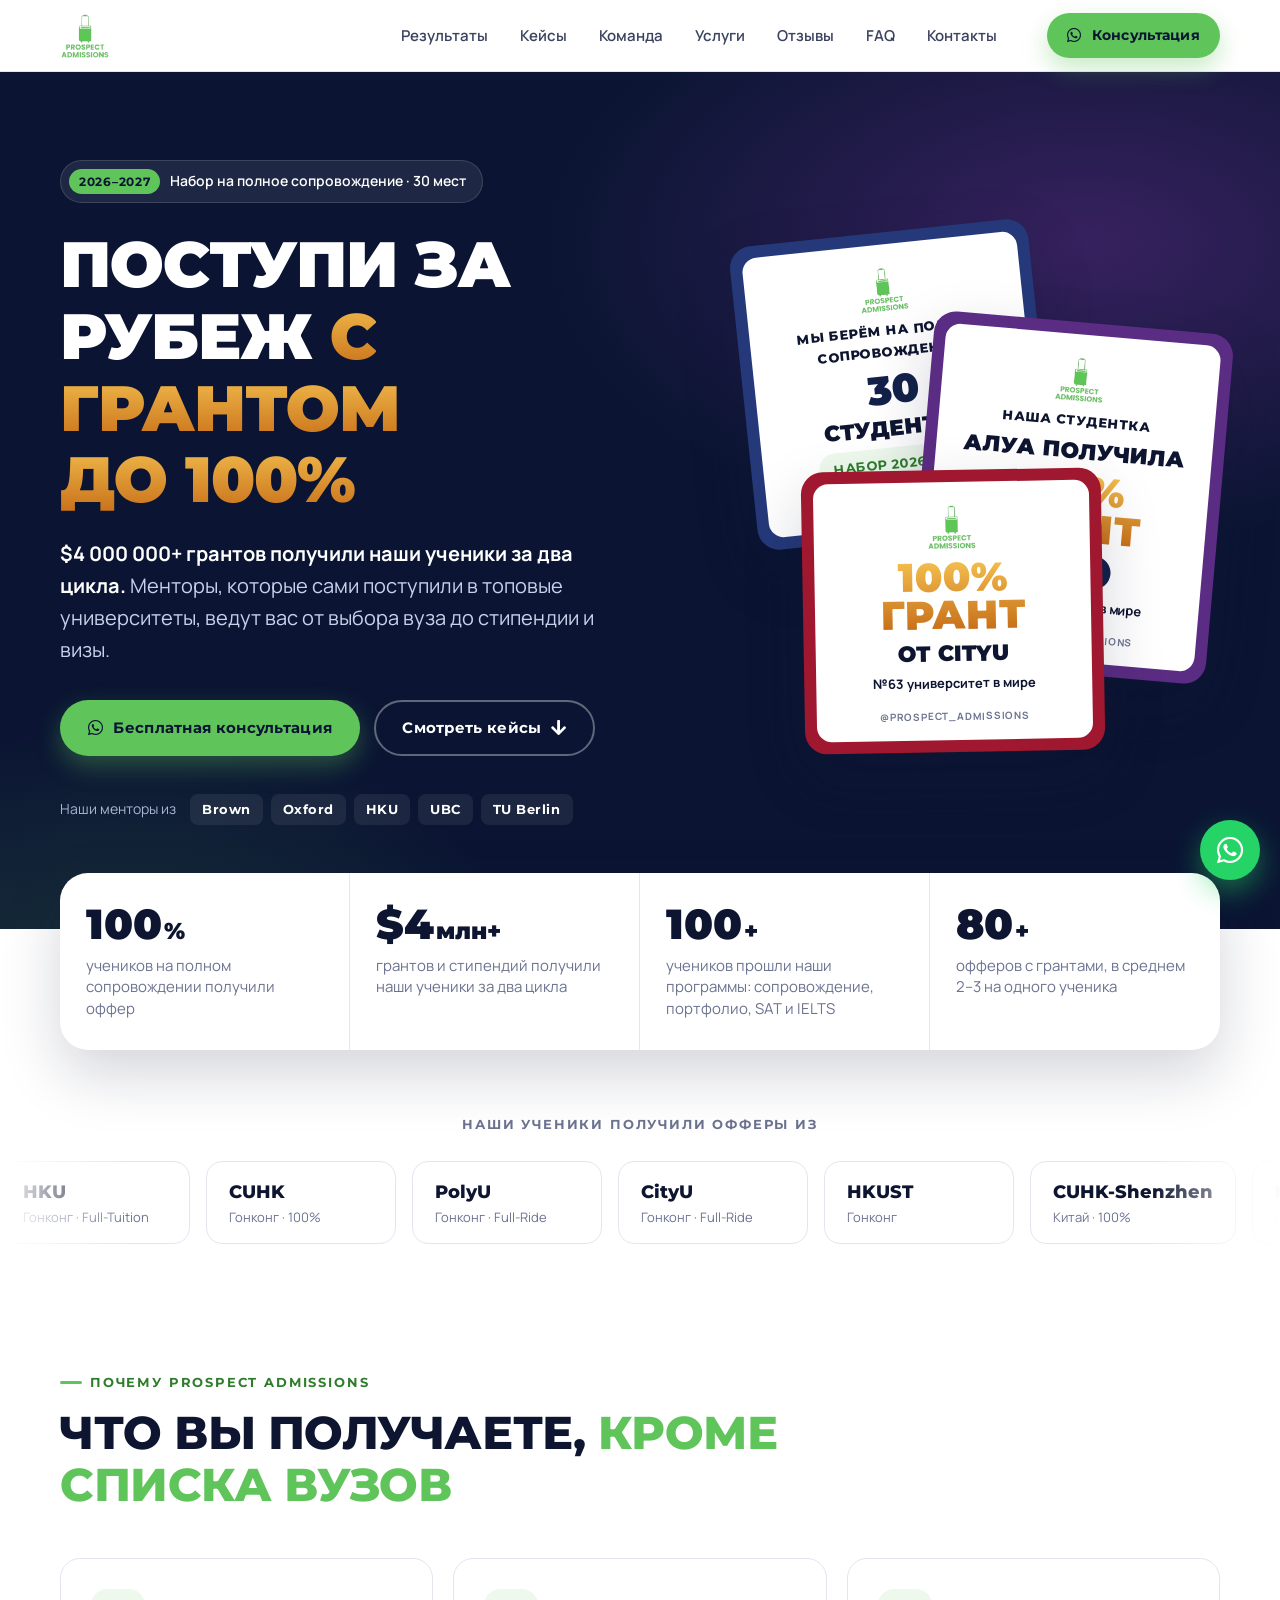
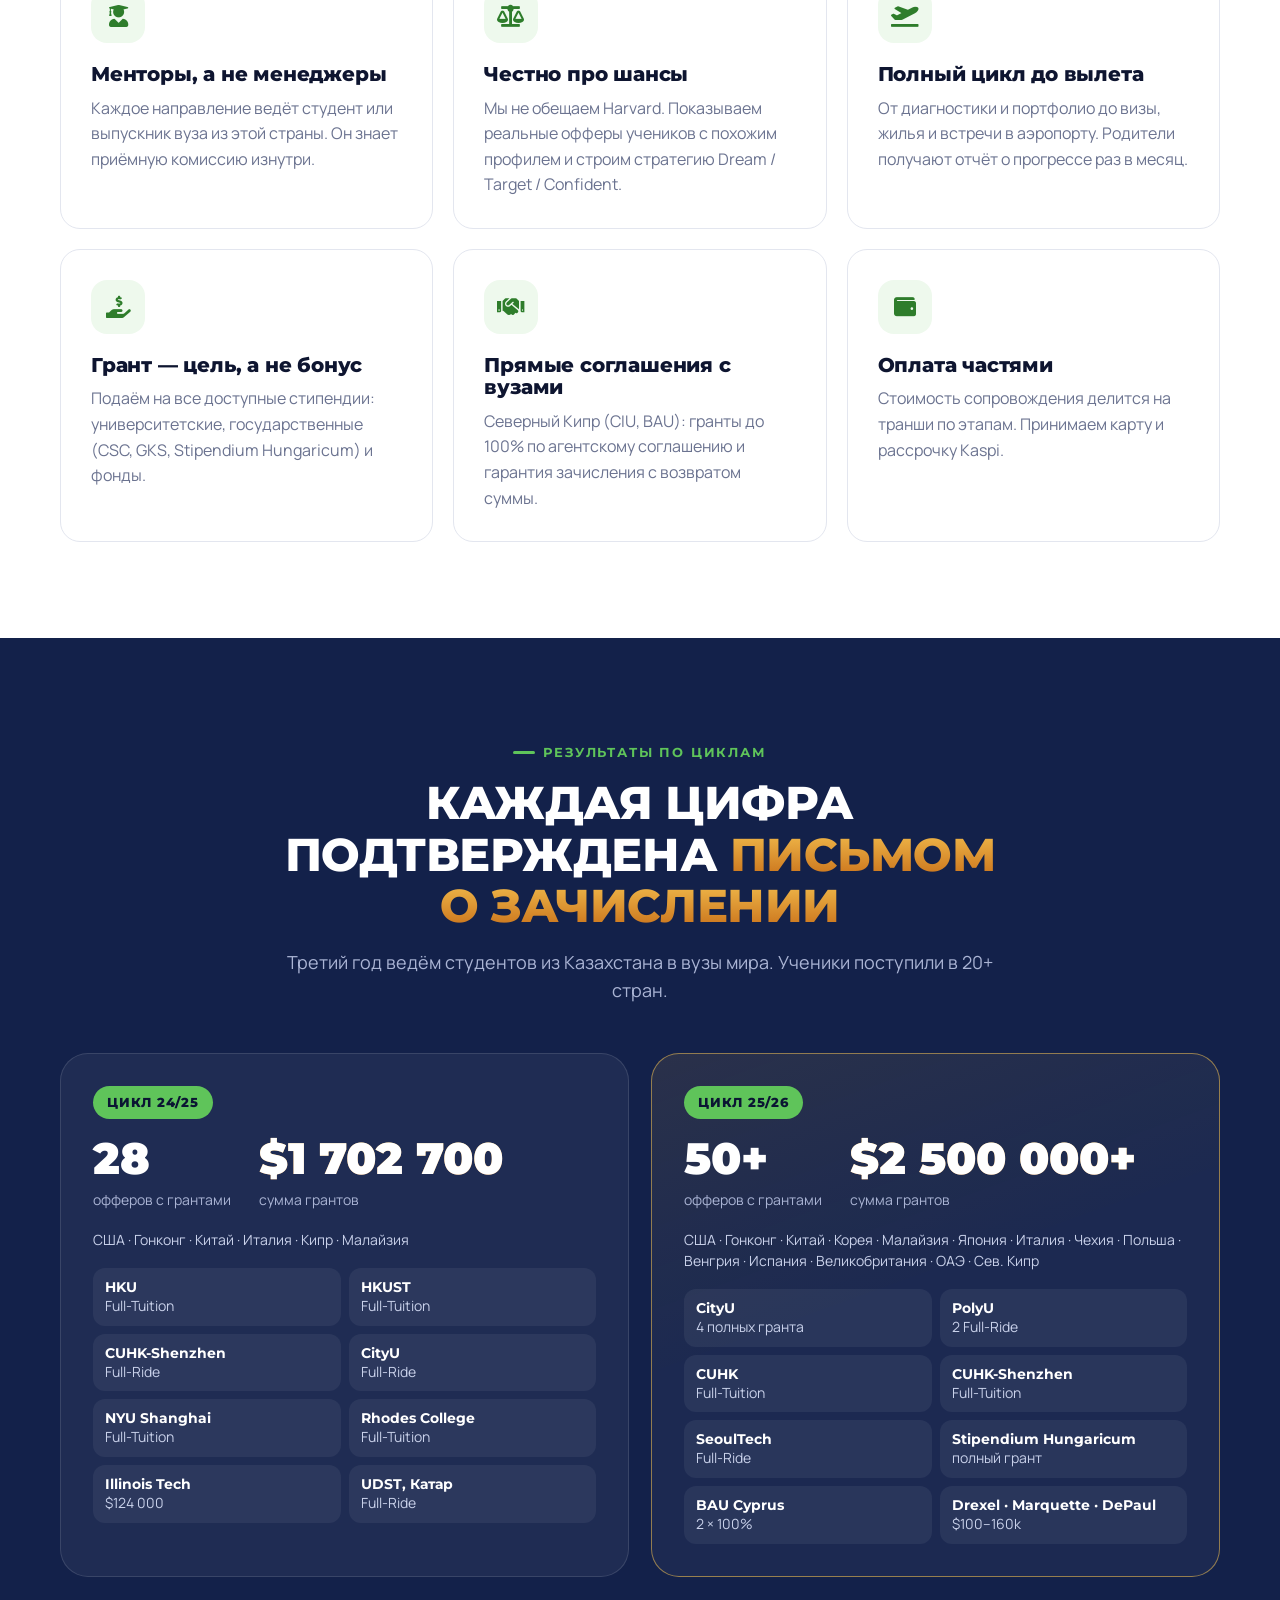
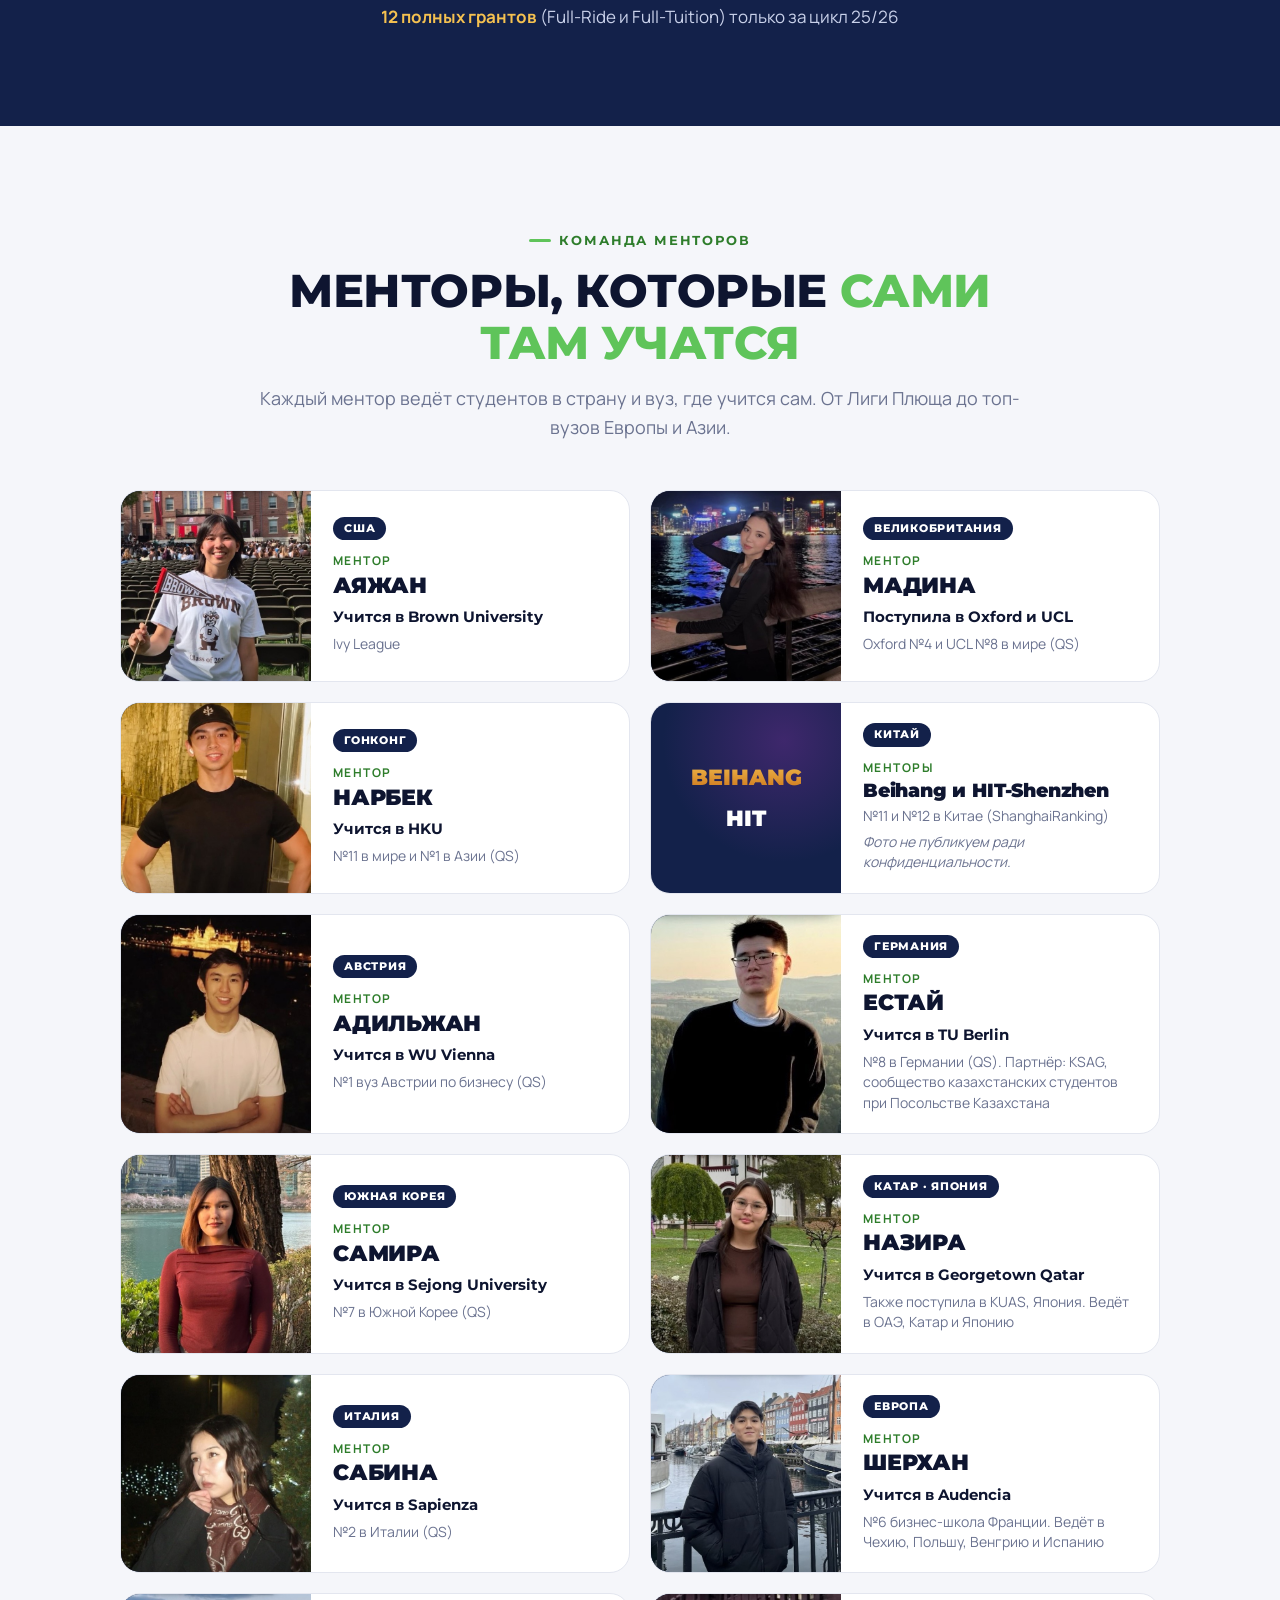
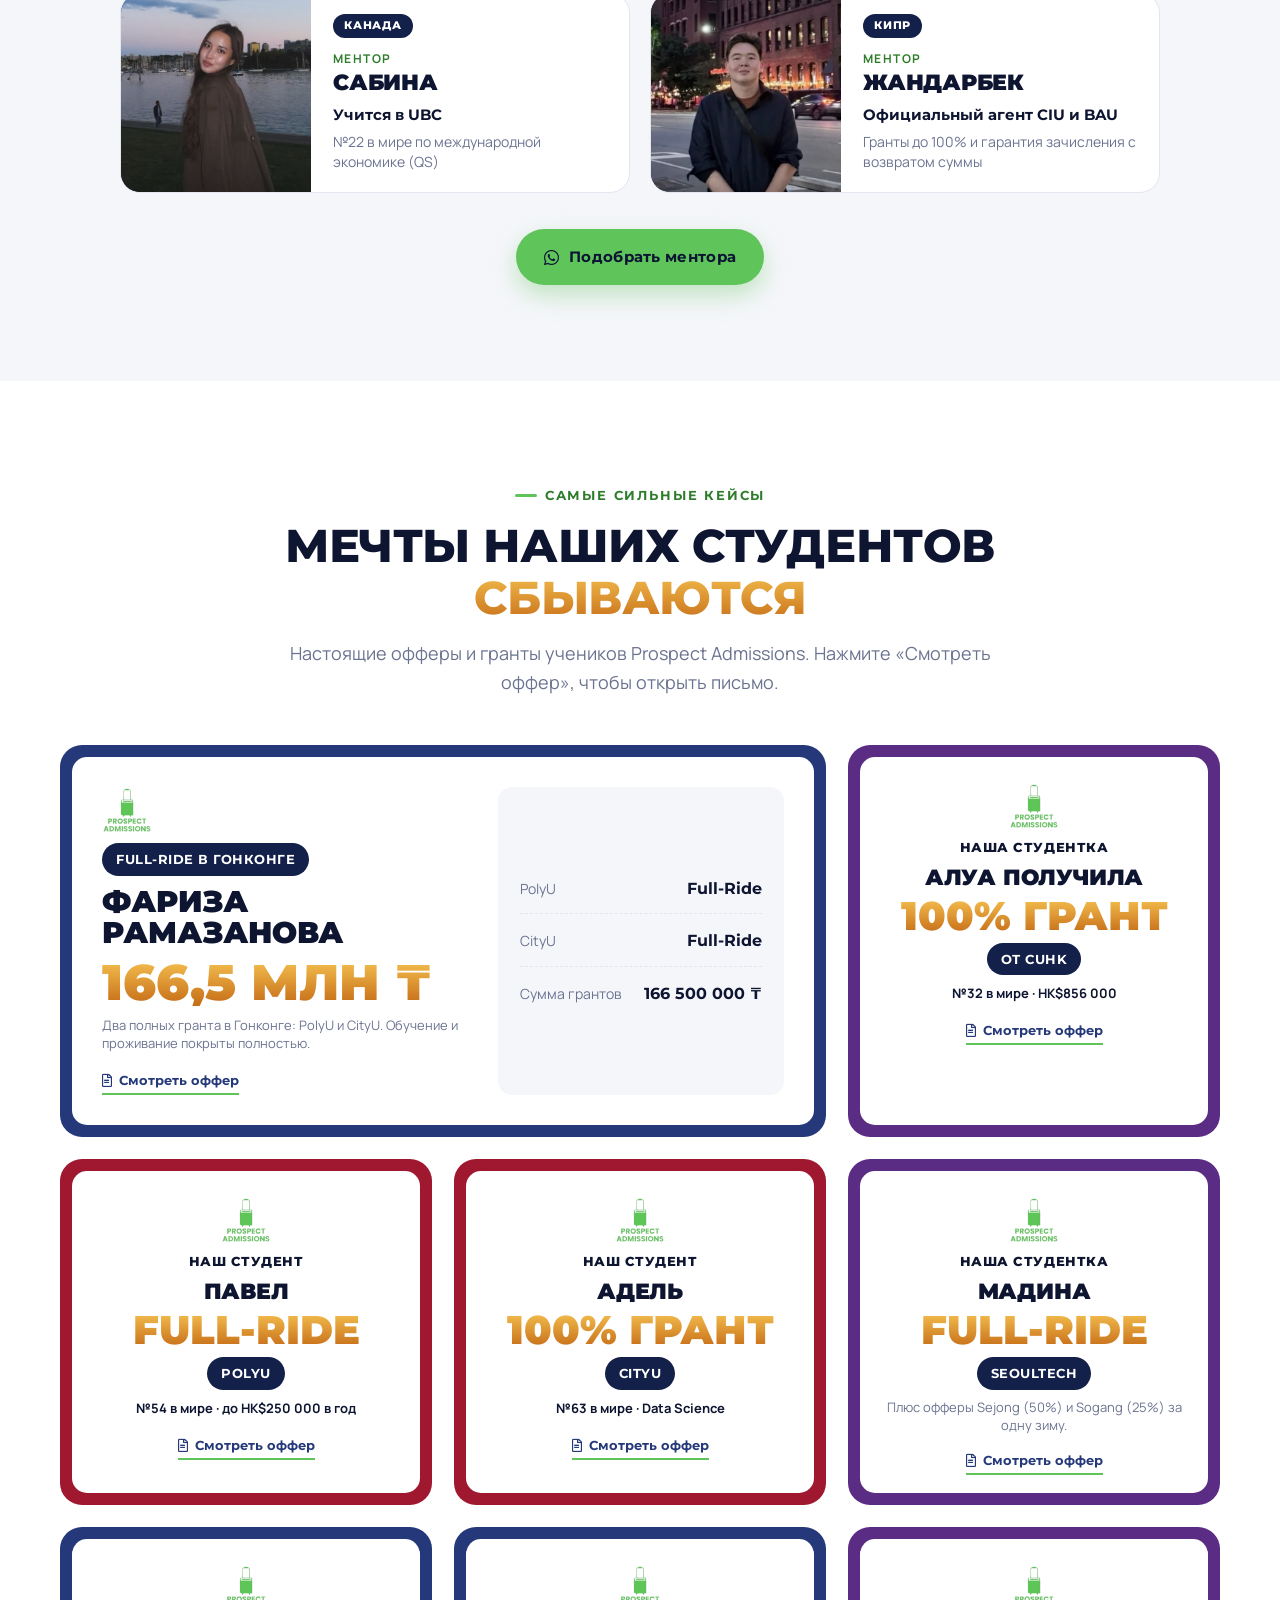
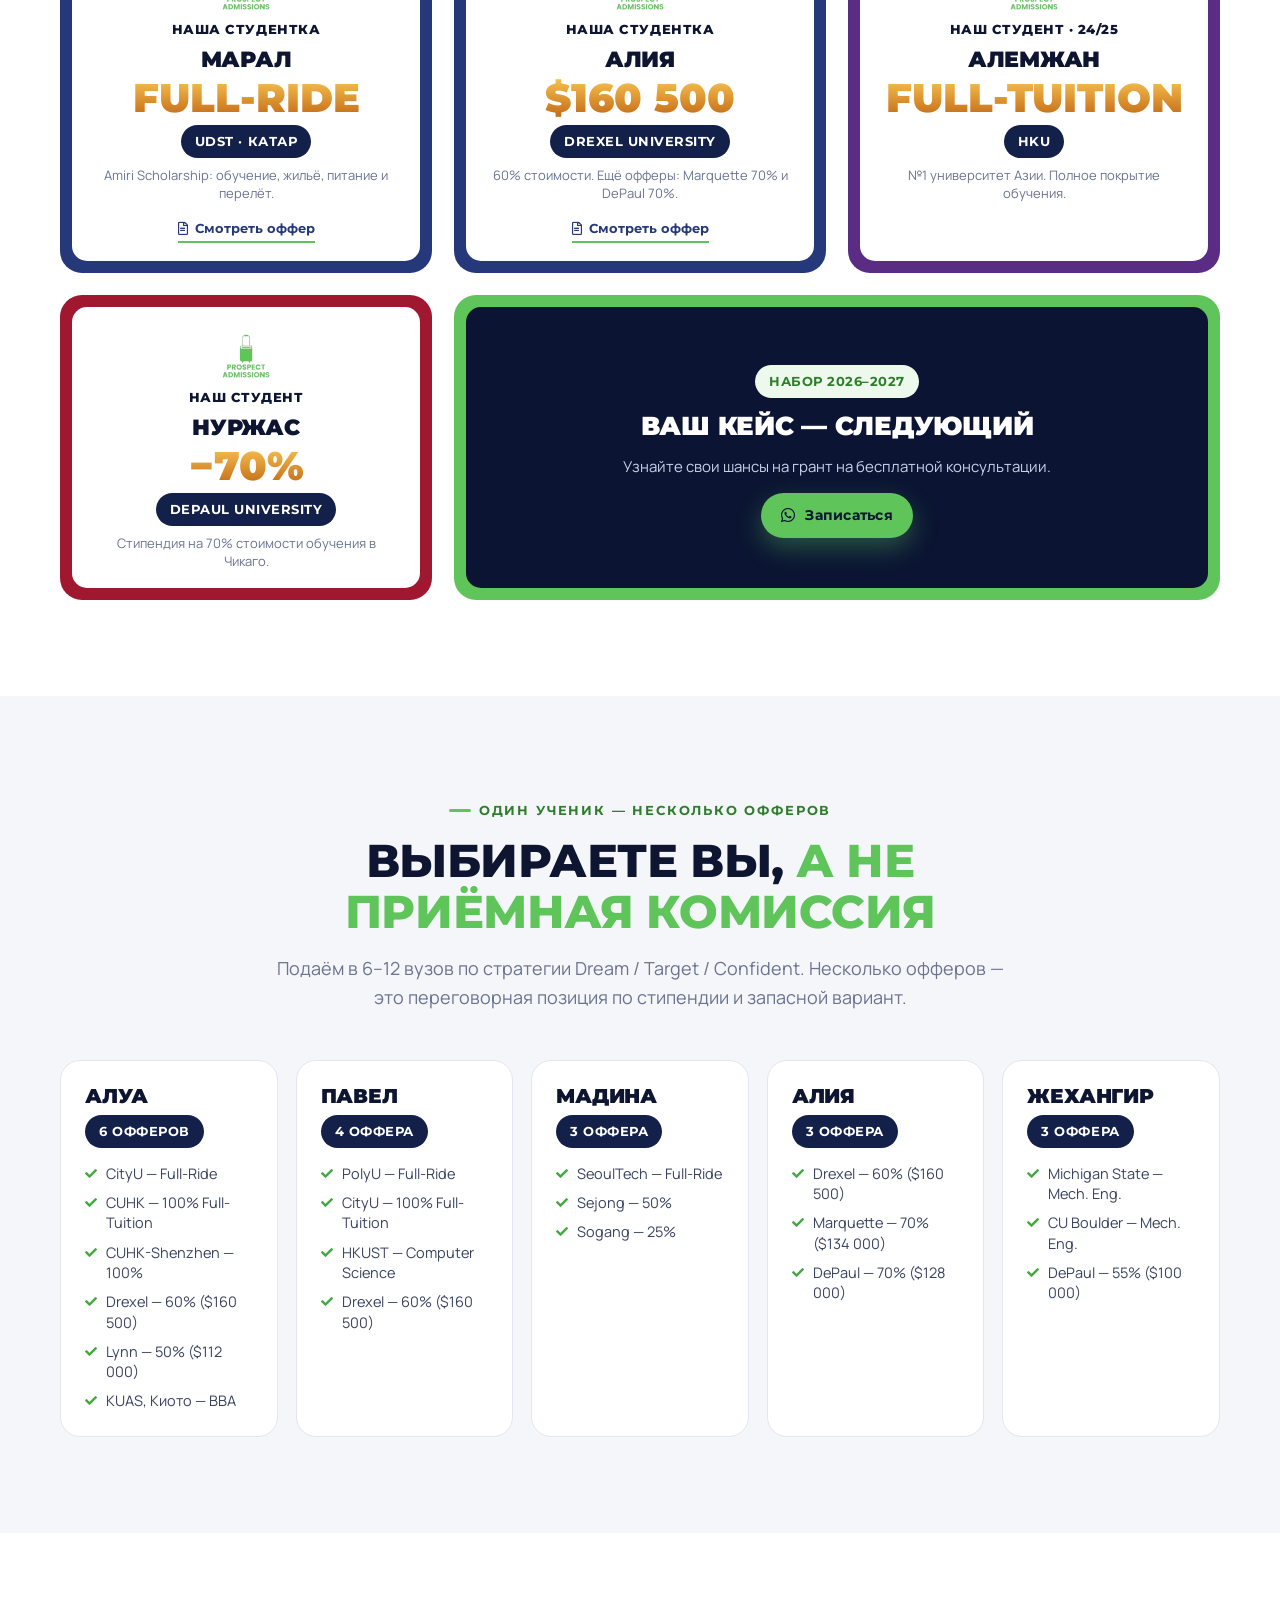
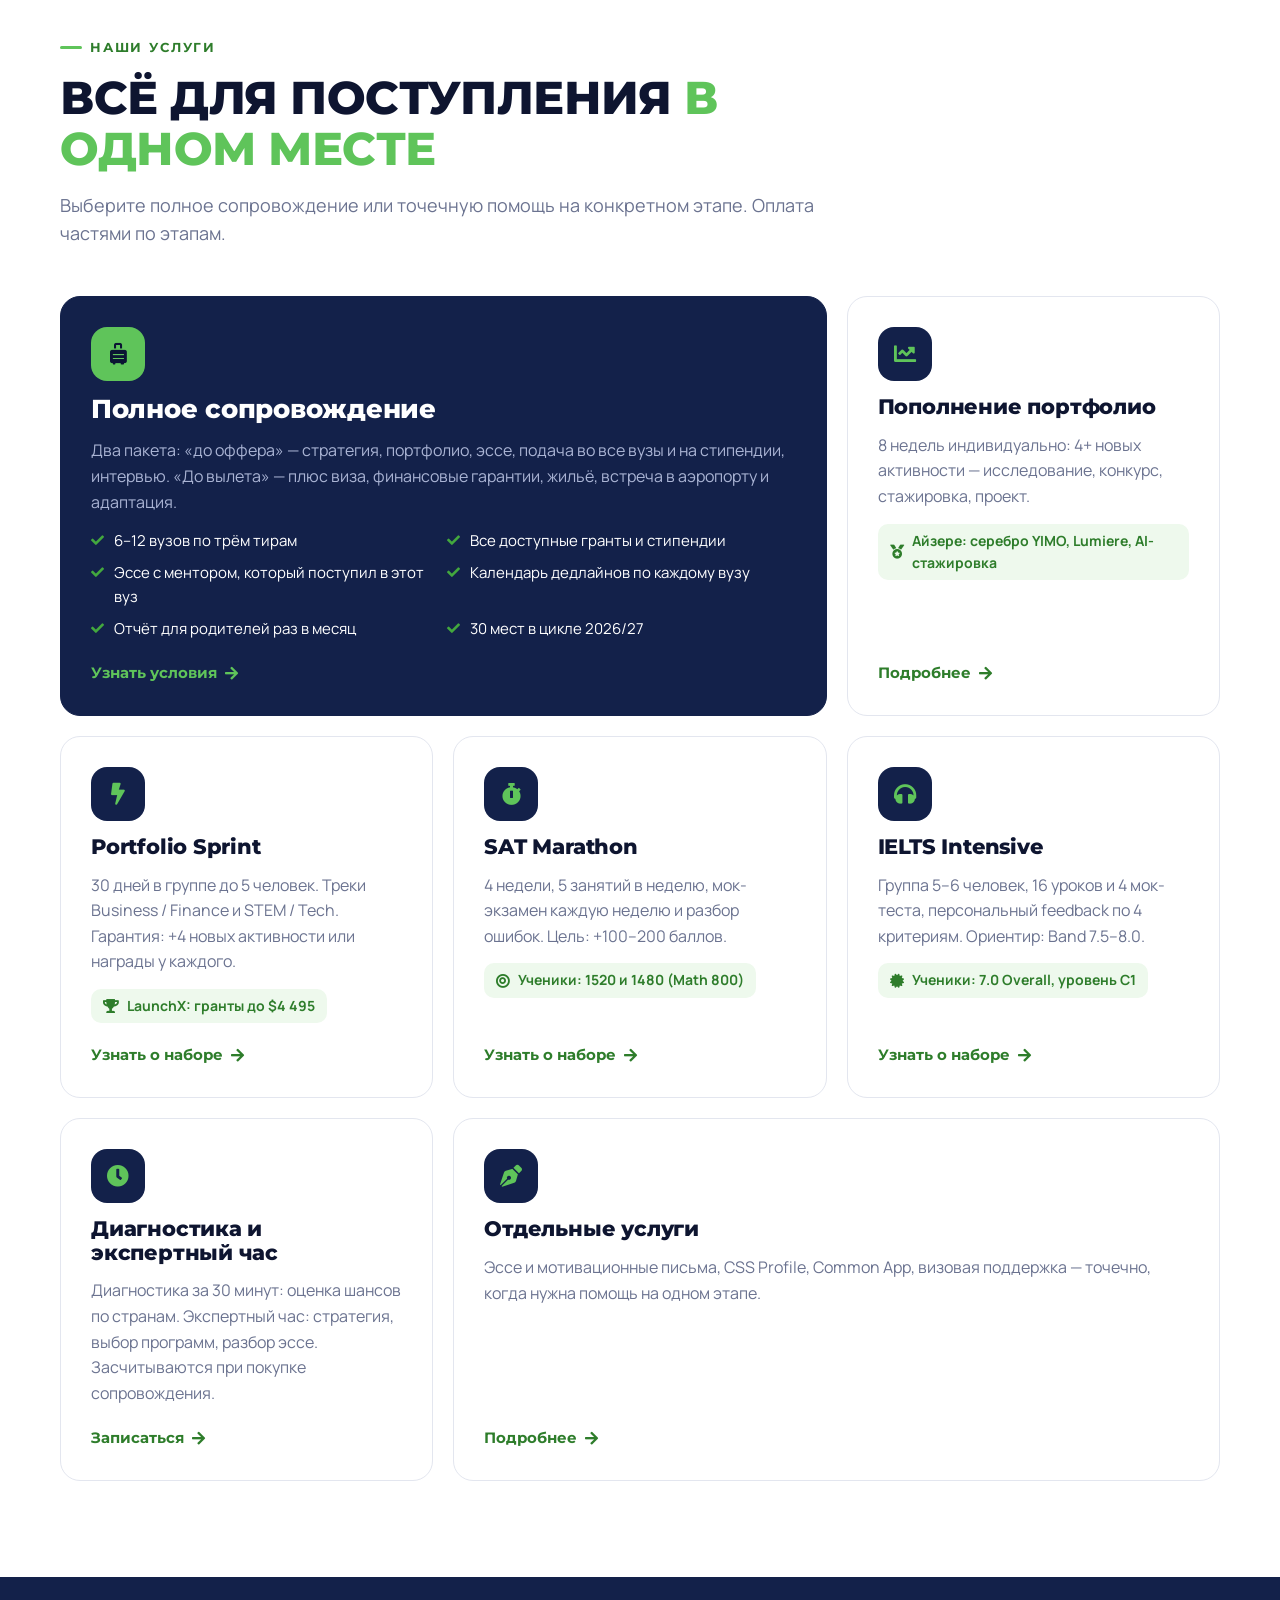
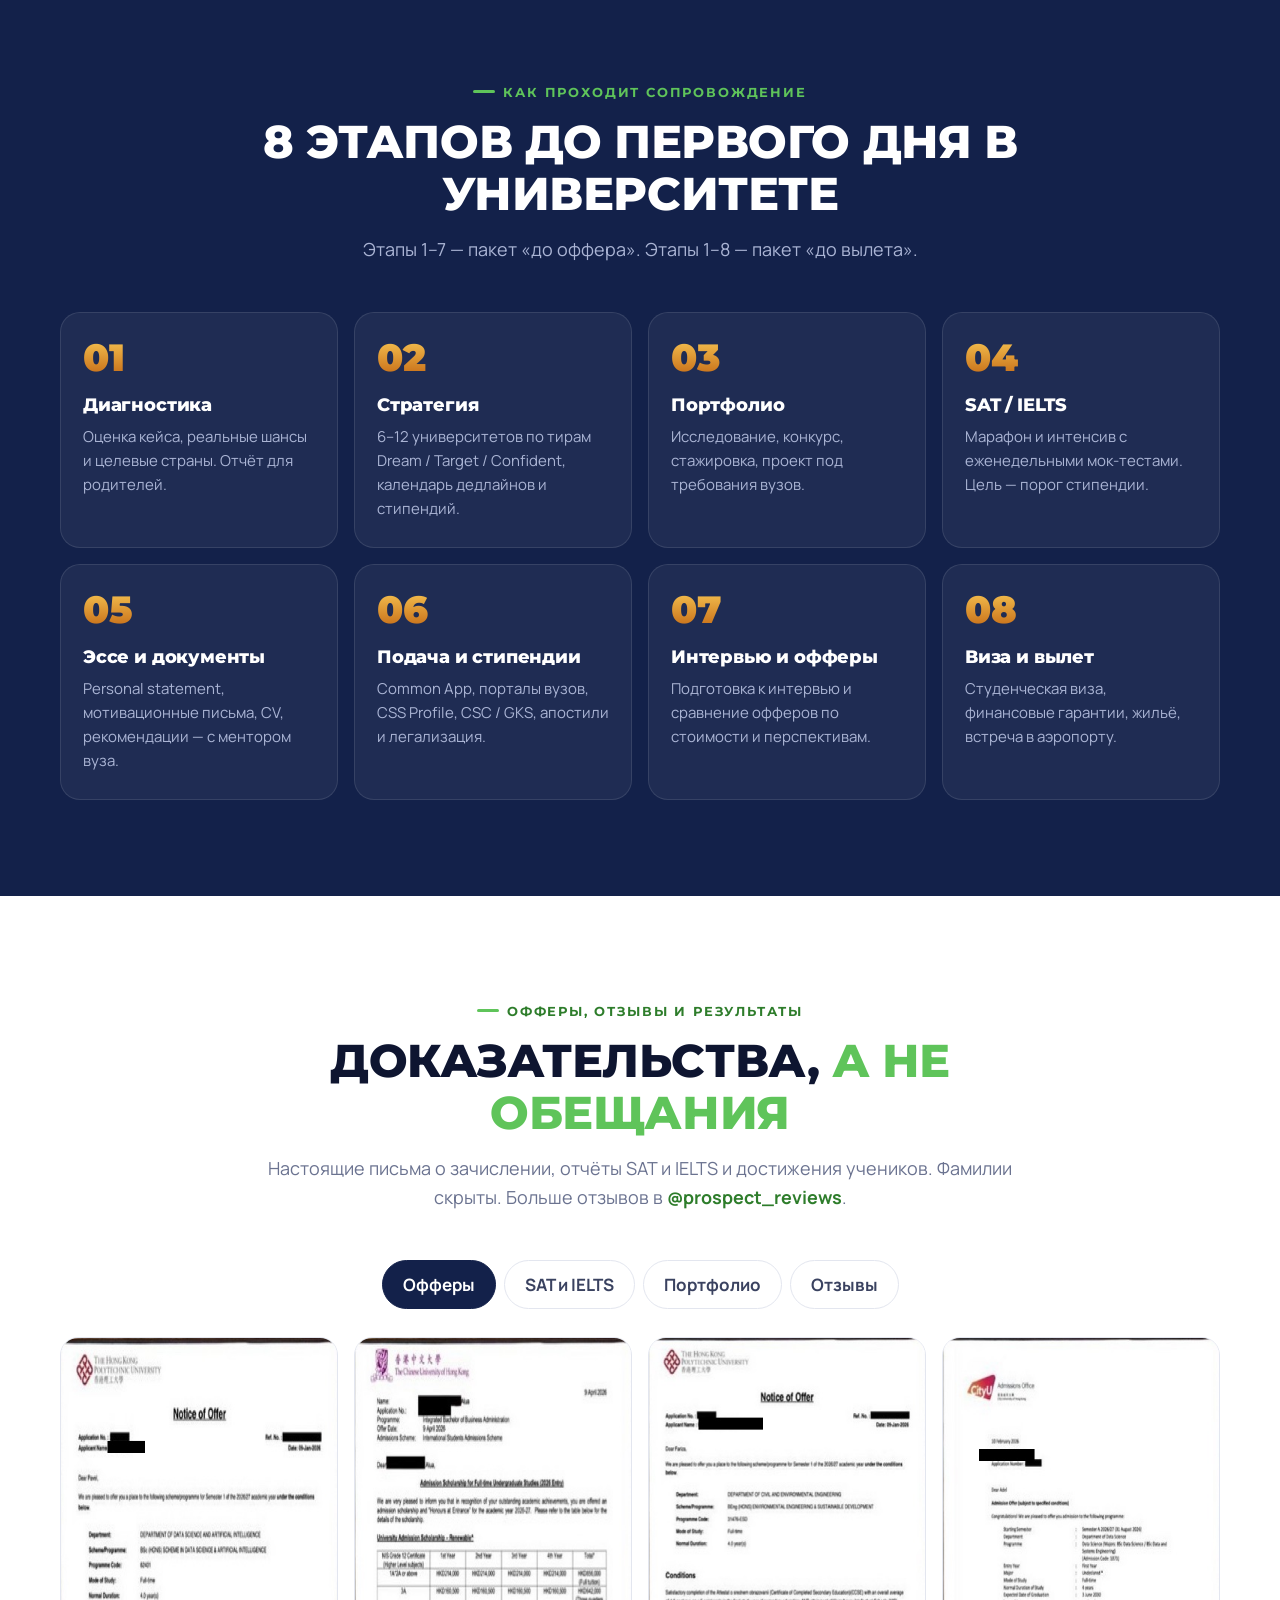
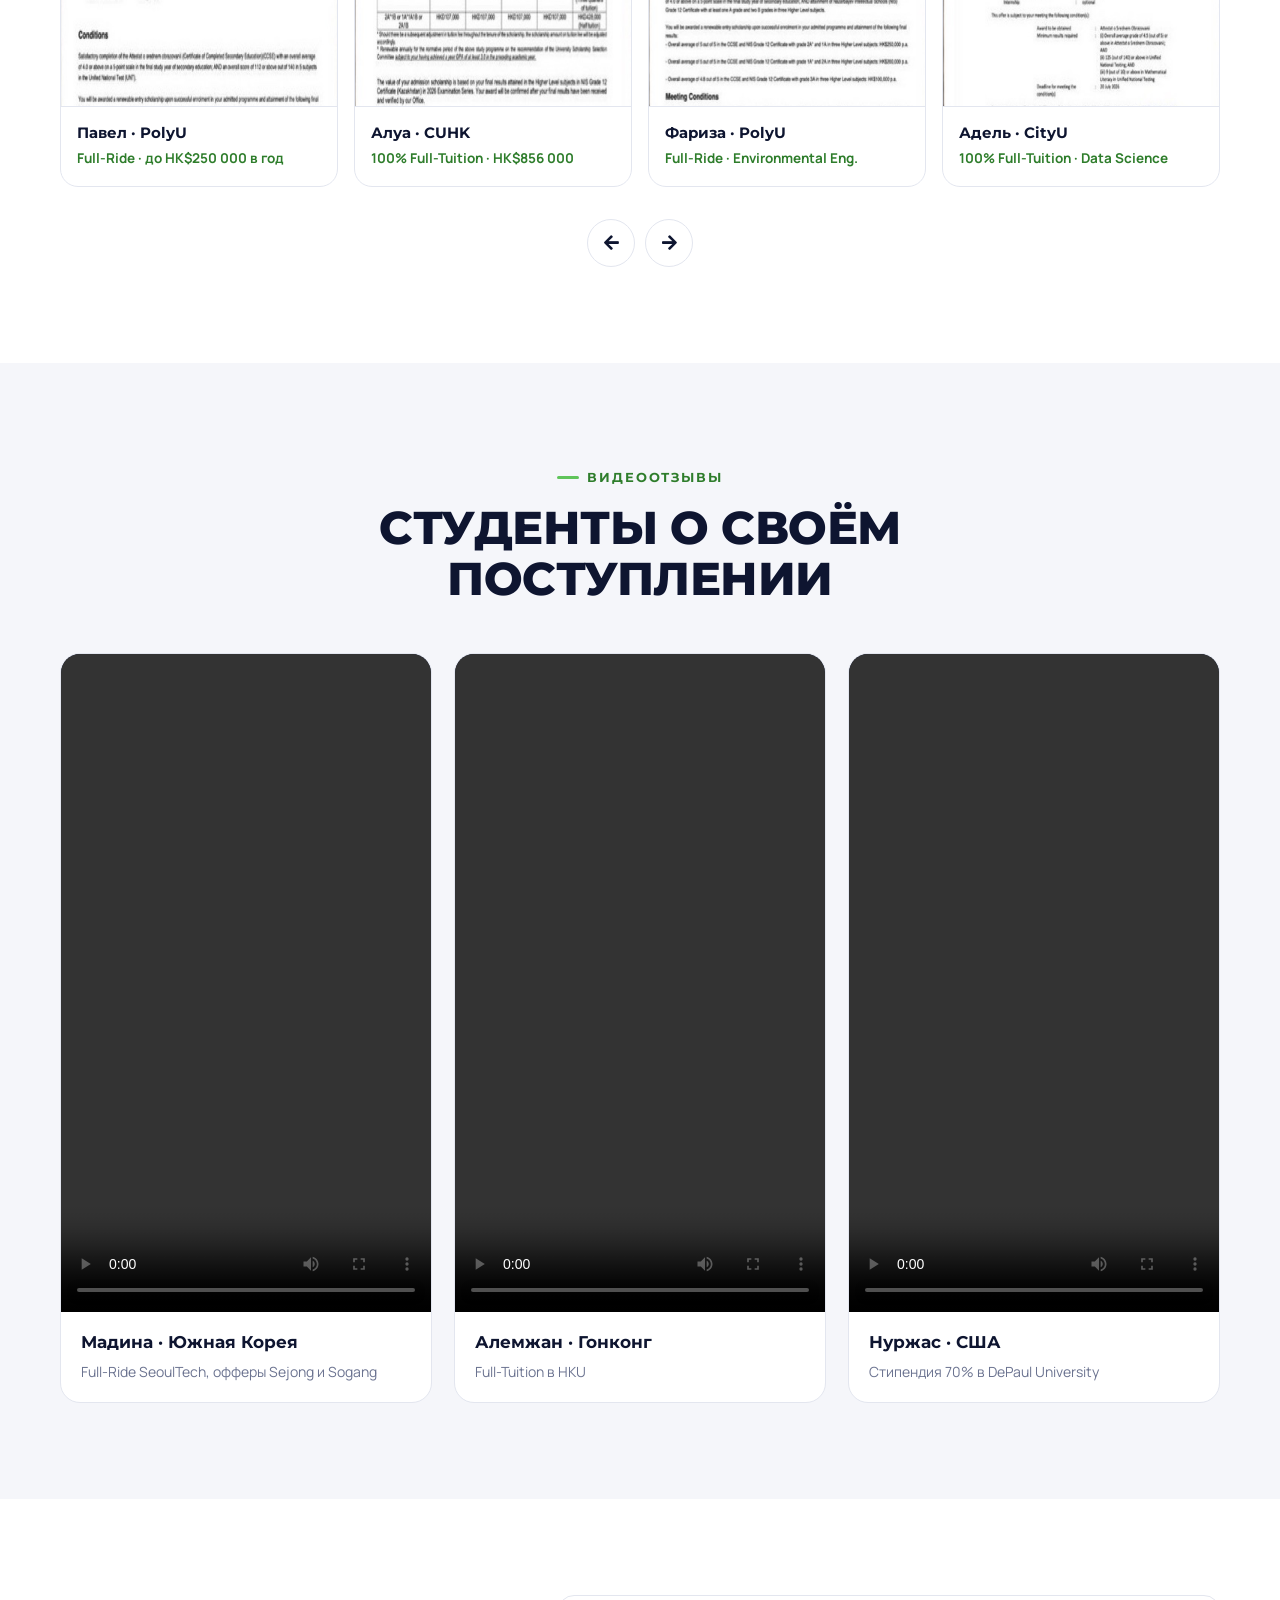
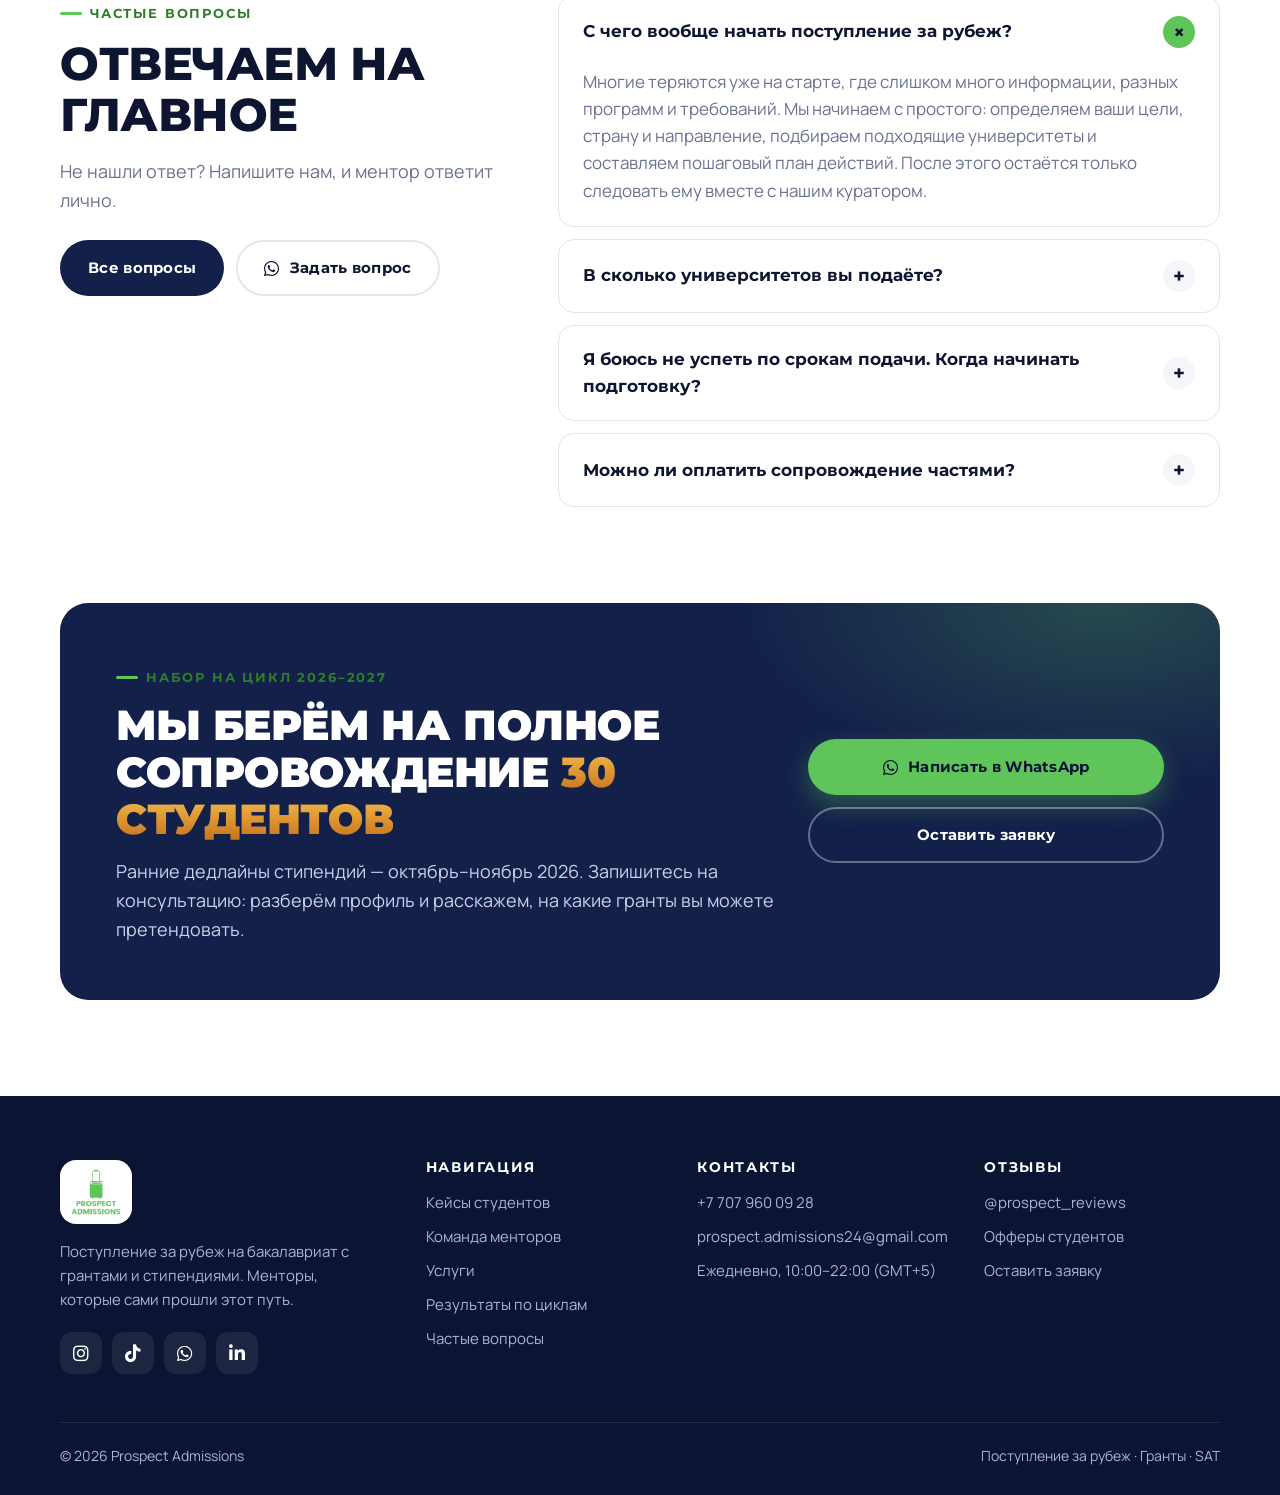
==== commit 7e7de7dd: "Fix Italy mentor name: Сабина (Sapienza) Co-Authored-By: Claude Opus 5 <noreply@anthropic.com>" ====
--- a/index.html
+++ b/index.html
@@ -26,7 +26,7 @@
   <link href="https://fonts.googleapis.com/css2?family=Manrope:wght@400;500;600;700;800&family=Montserrat:wght@600;700;800;900&display=swap" rel="stylesheet">
   <link rel="stylesheet" href="https://cdnjs.cloudflare.com/ajax/libs/font-awesome/5.15.4/css/all.min.css">
   <link rel="stylesheet" href="https://cdn.jsdelivr.net/npm/swiper@11/swiper-bundle.min.css">
-  <link rel="stylesheet" href="css/site.css?v=20260914d">
+  <link rel="stylesheet" href="css/site.css?v=20260914e">
   <script type="application/ld+json">
   {
     "@context": "https://schema.org",
@@ -303,12 +303,12 @@
         </article>
         <article class="mentor reveal">
           <div class="mentor-photo">
-            <img src="images/team/samira-sapienza.jpg" alt="Ментор Самира, учится в sapienza" loading="lazy" width="640" height="597">
+            <img src="images/team/sabina-sapienza.jpg" alt="Ментор Сабина, учится в sapienza" loading="lazy" width="640" height="597">
           </div>
           <div class="mentor-body">
             <span class="mentor-country">Италия</span>
             <span class="mentor-role">Ментор</span>
-            <h3>Самира</h3>
+            <h3>Сабина</h3>
             <p class="mentor-uni">Учится в Sapienza</p>
             <p class="mentor-note">№2 в Италии (QS)</p>
           </div>
@@ -825,6 +825,6 @@
 <a class="wa-float" href="https://wa.me/77079600928?text=%D0%97%D0%B4%D1%80%D0%B0%D0%B2%D1%81%D1%82%D0%B2%D1%83%D0%B9%D1%82%D0%B5%21%20%D0%A5%D0%BE%D1%87%D1%83%20%D0%B7%D0%B0%D0%BF%D0%B8%D1%81%D0%B0%D1%82%D1%8C%D1%81%D1%8F%20%D0%BD%D0%B0%20%D0%B1%D0%B5%D1%81%D0%BF%D0%BB%D0%B0%D1%82%D0%BD%D1%83%D1%8E%20%D0%BA%D0%BE%D0%BD%D1%81%D1%83%D0%BB%D1%8C%D1%82%D0%B0%D1%86%D0%B8%D1%8E%20%D0%BF%D0%BE%20%D0%BF%D0%BE%D1%81%D1%82%D1%83%D0%BF%D0%BB%D0%B5%D0%BD%D0%B8%D1%8E." target="_blank" rel="noopener" aria-label="Написать в WhatsApp"><i class="fab fa-whatsapp"></i></a>
 
 <script src="https://cdn.jsdelivr.net/npm/swiper@11/swiper-bundle.min.js"></script>
-<script src="js/site.js?v=20260914d"></script>
+<script src="js/site.js?v=20260914e"></script>
 </body>
 </html>
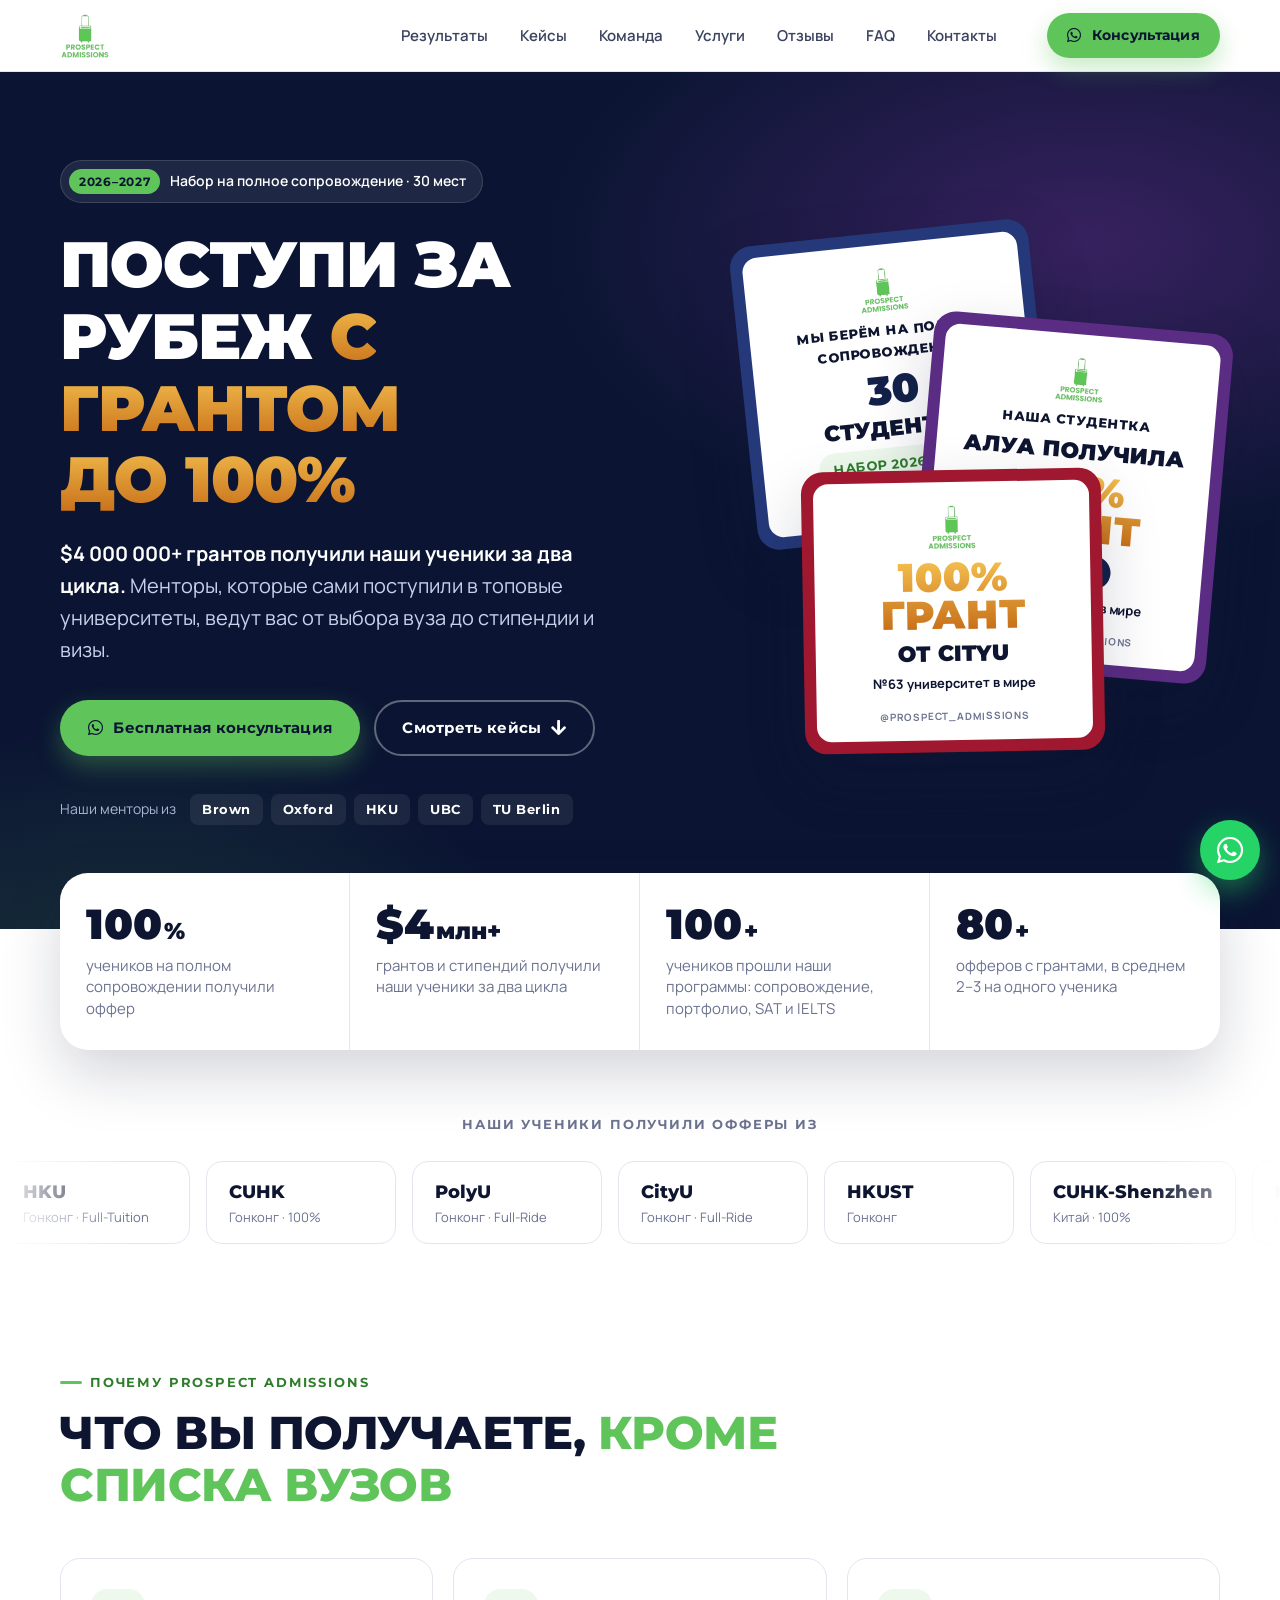
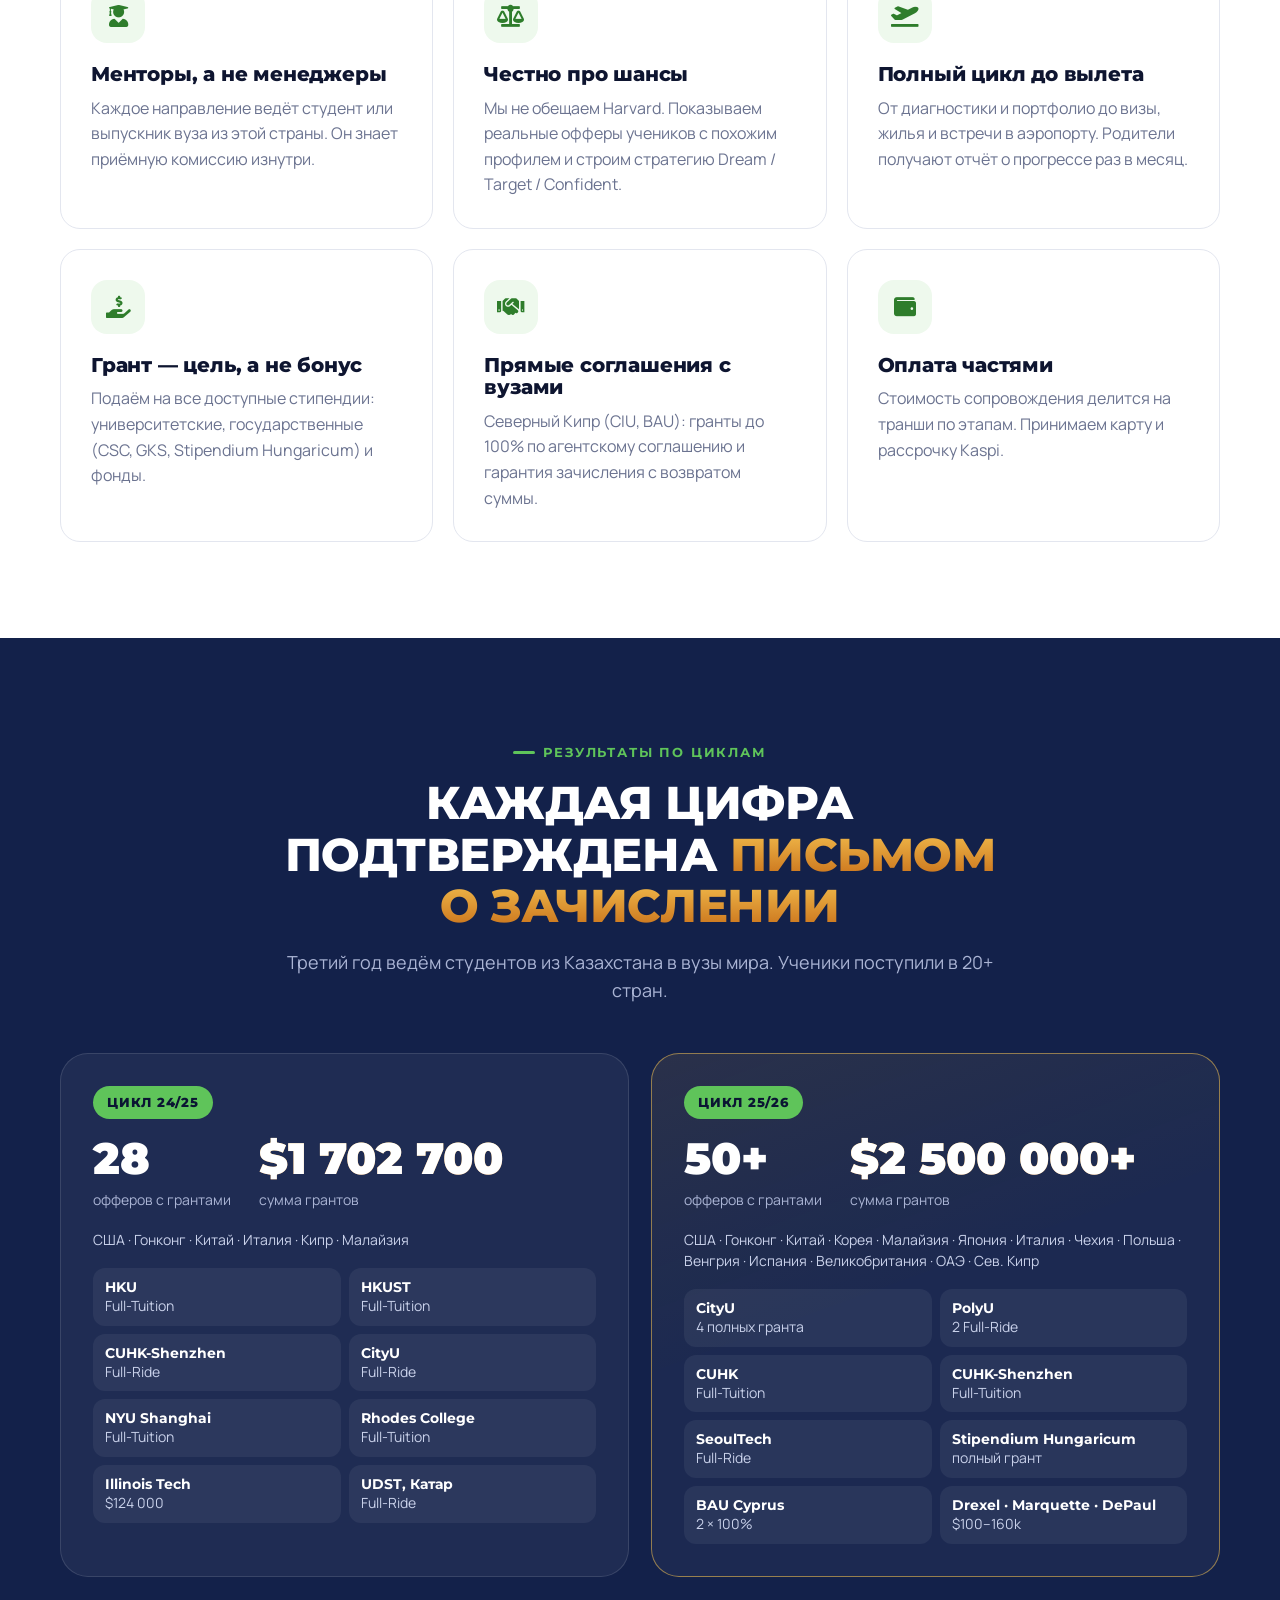
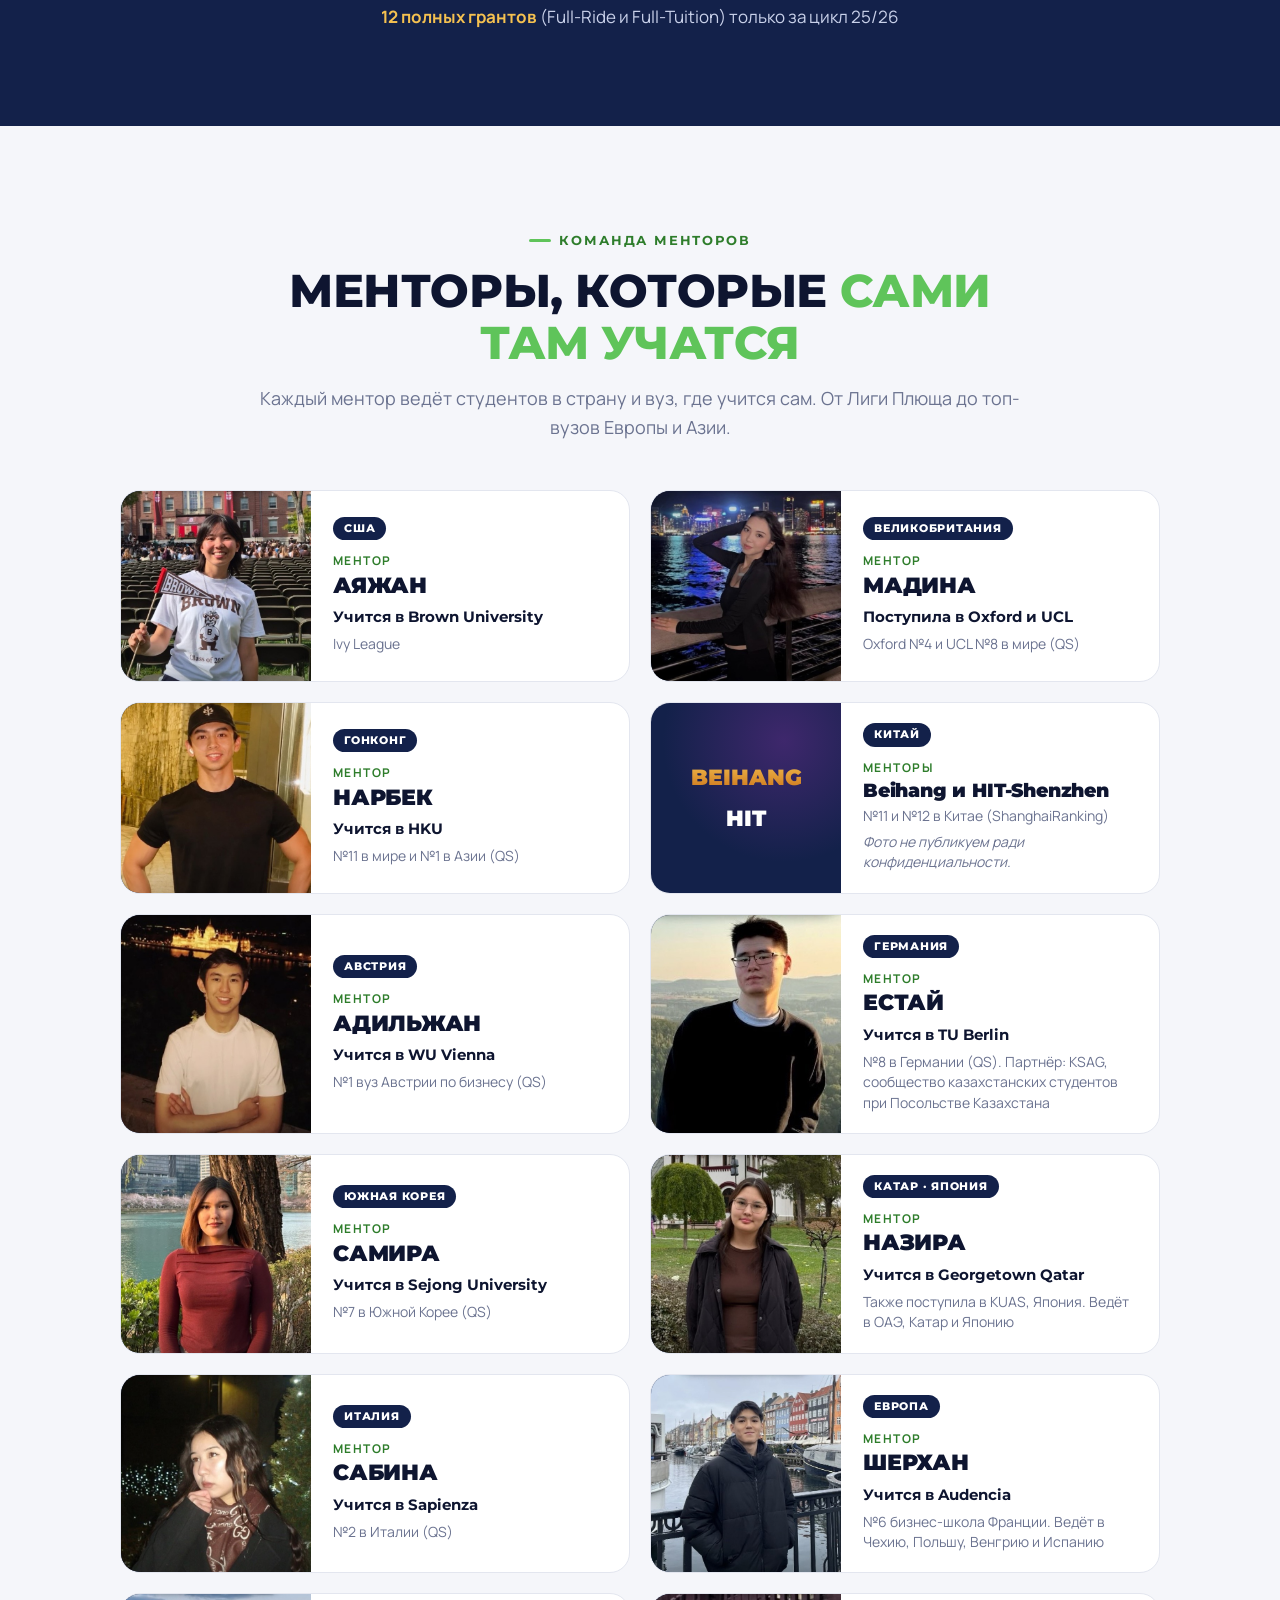
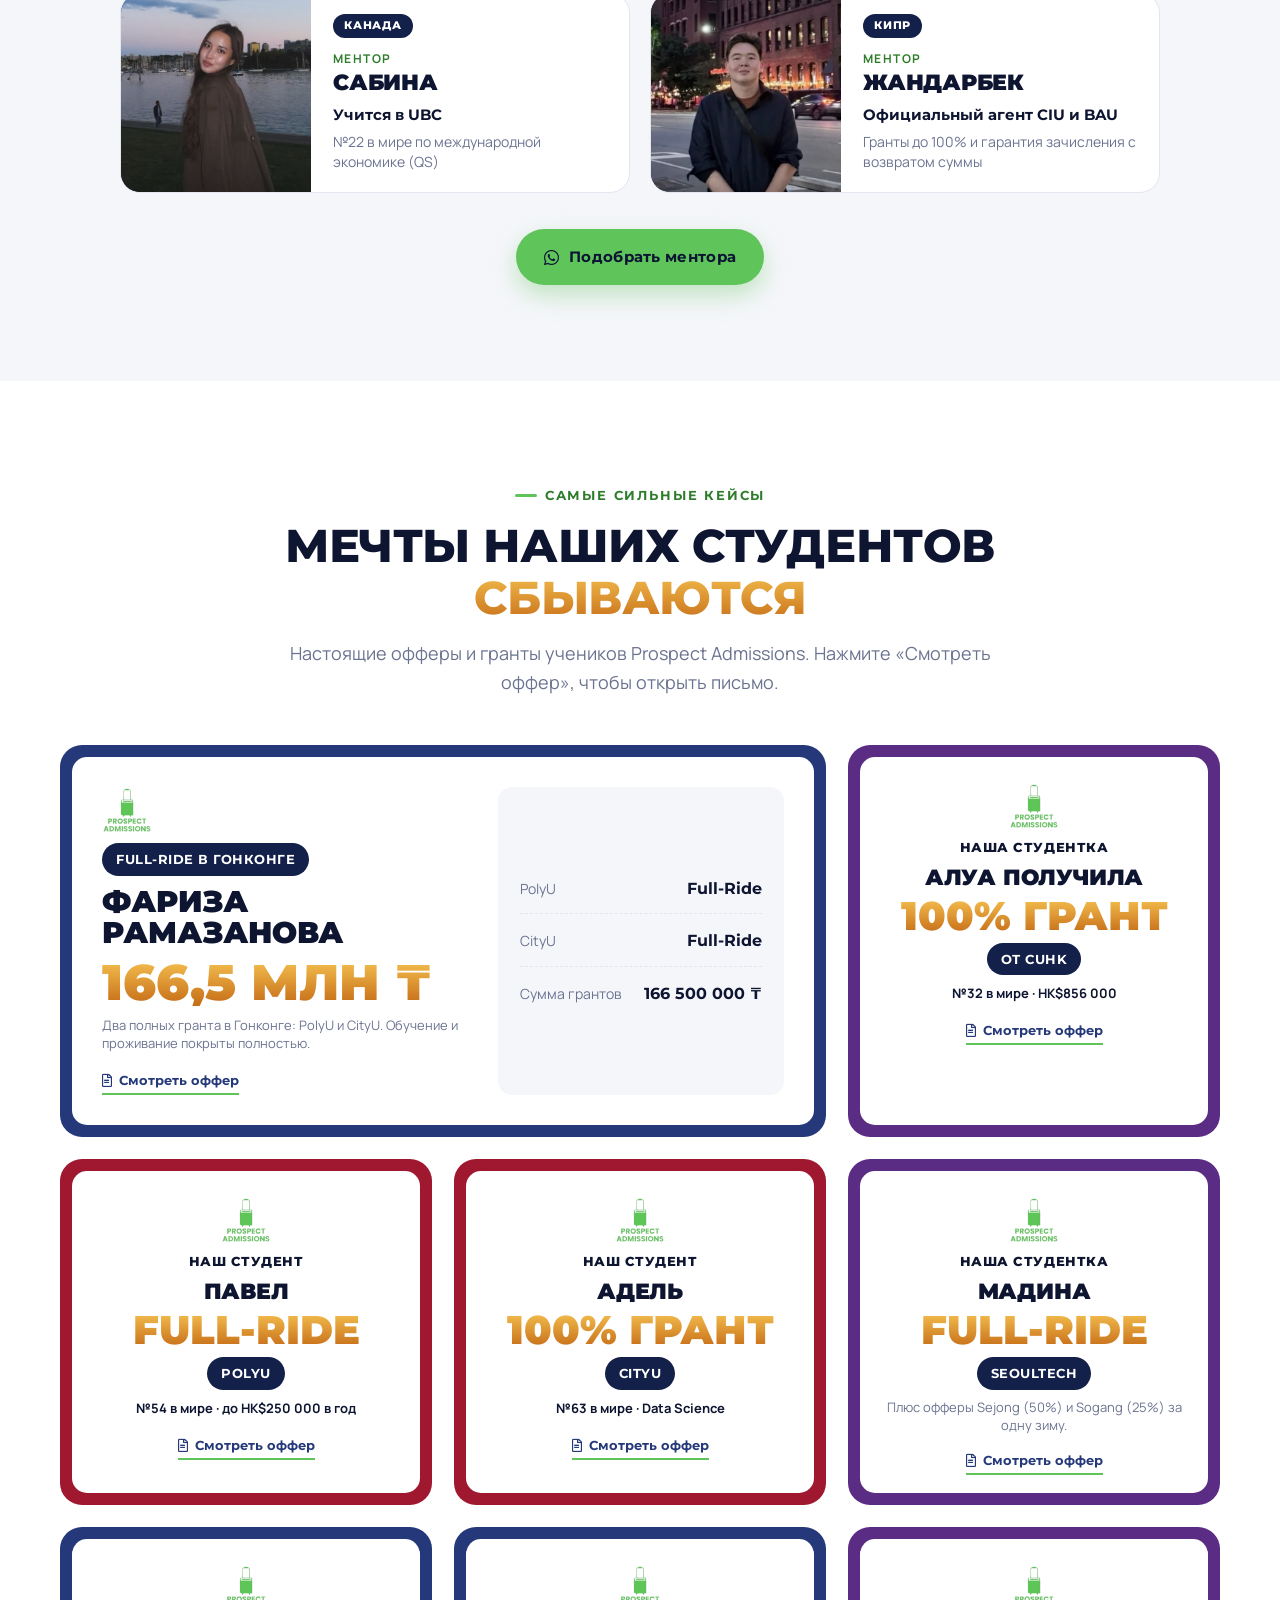
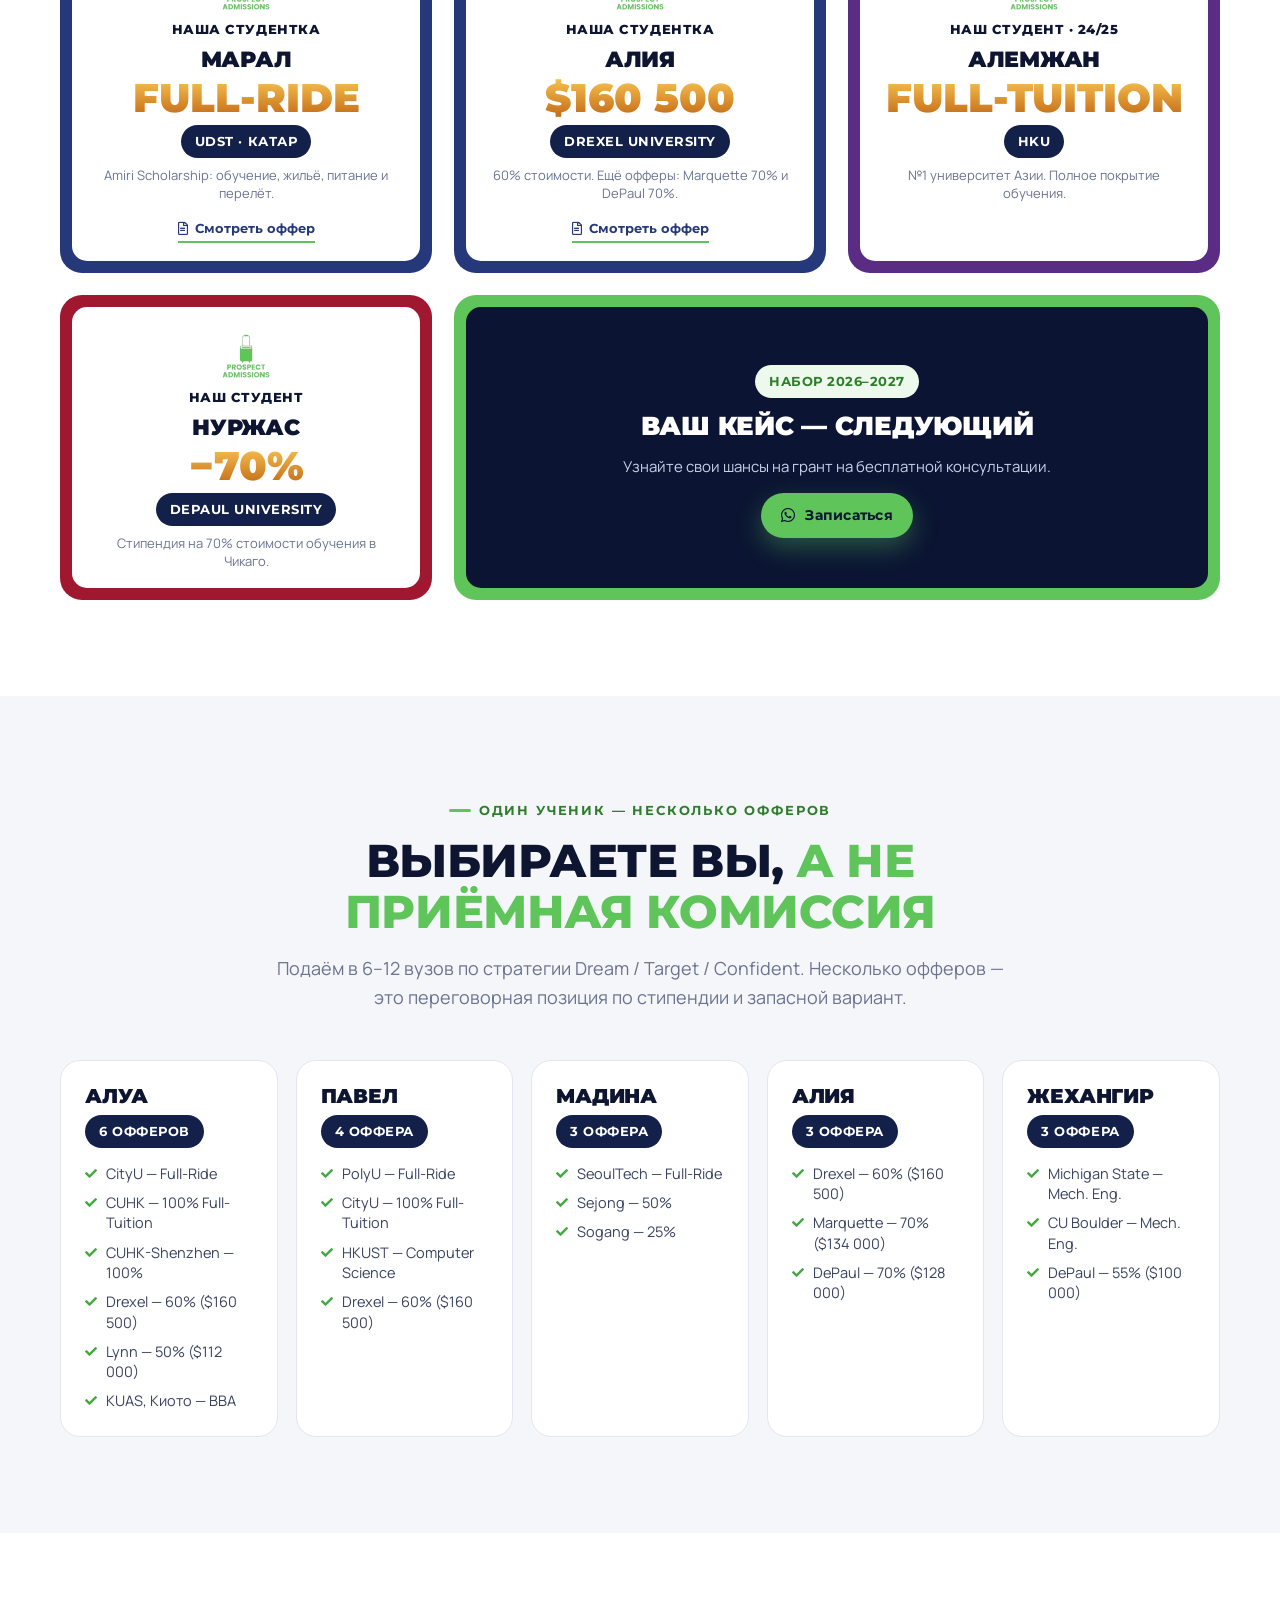
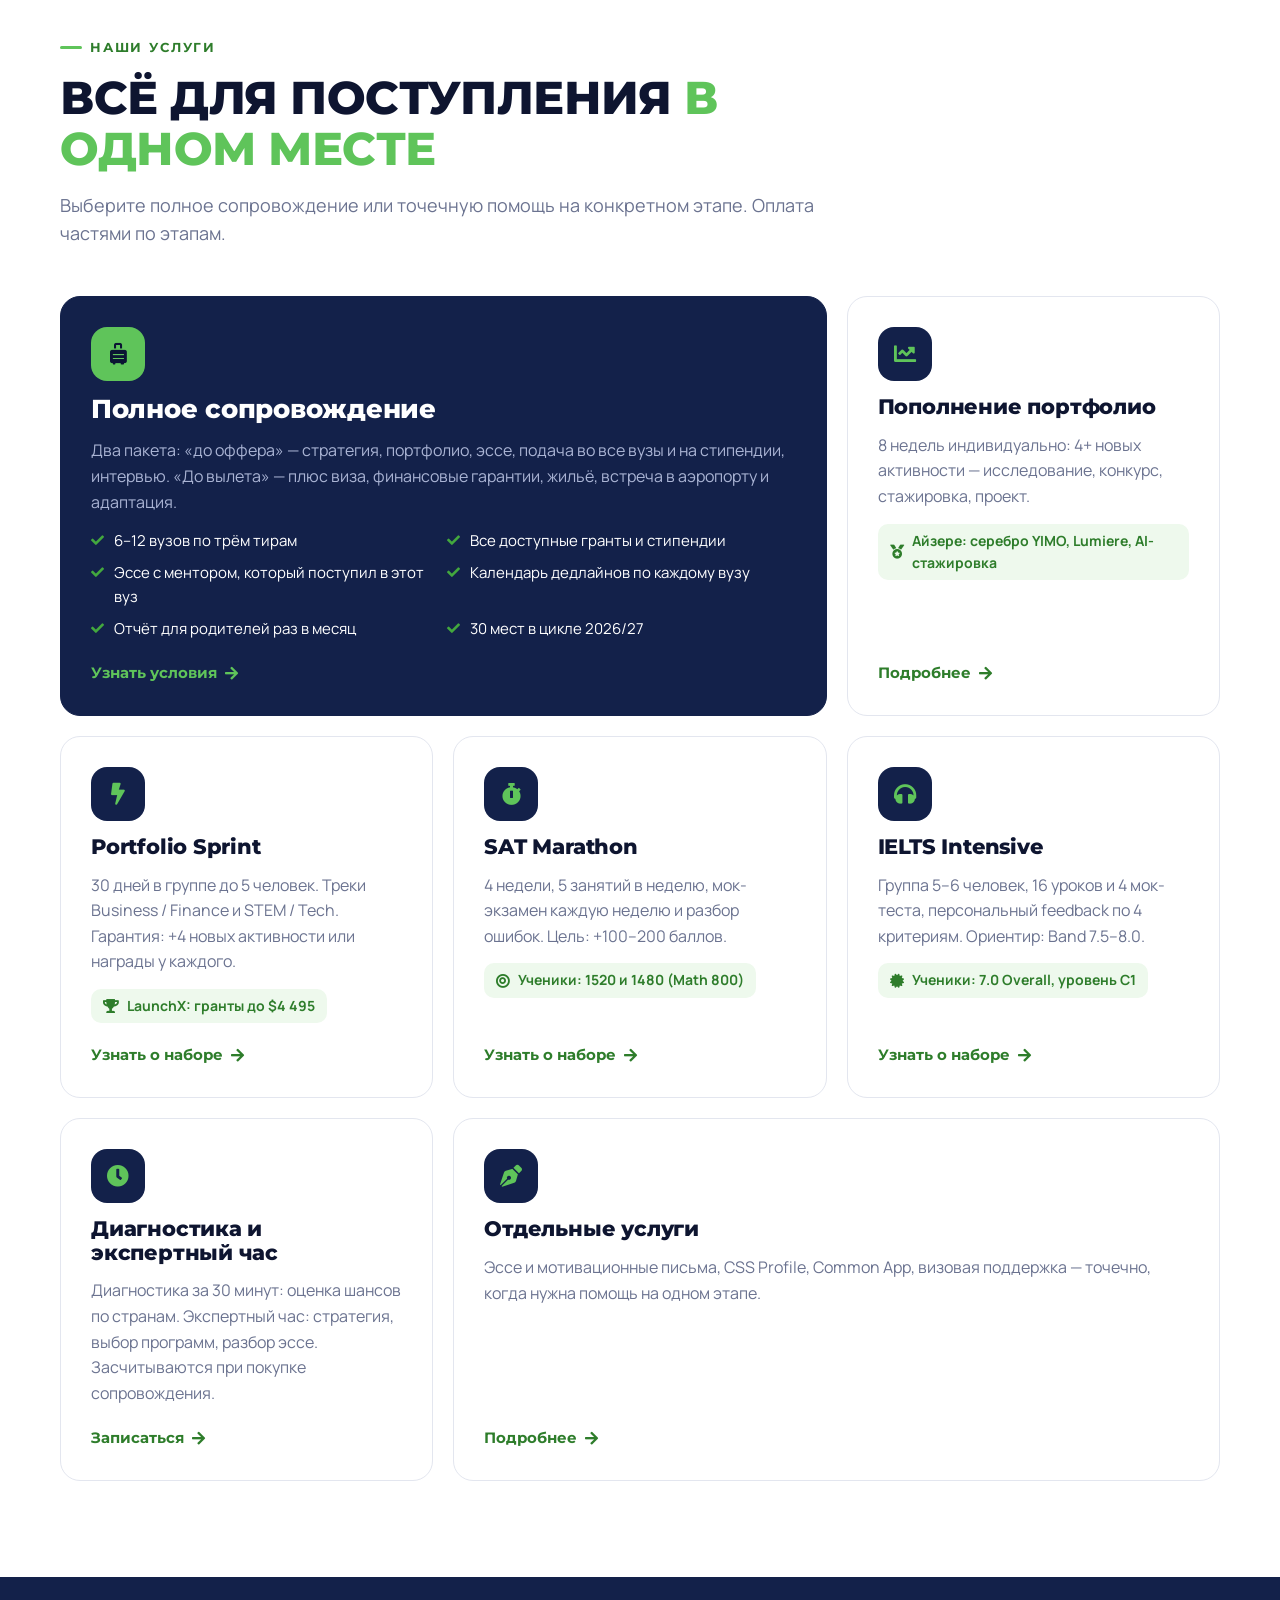
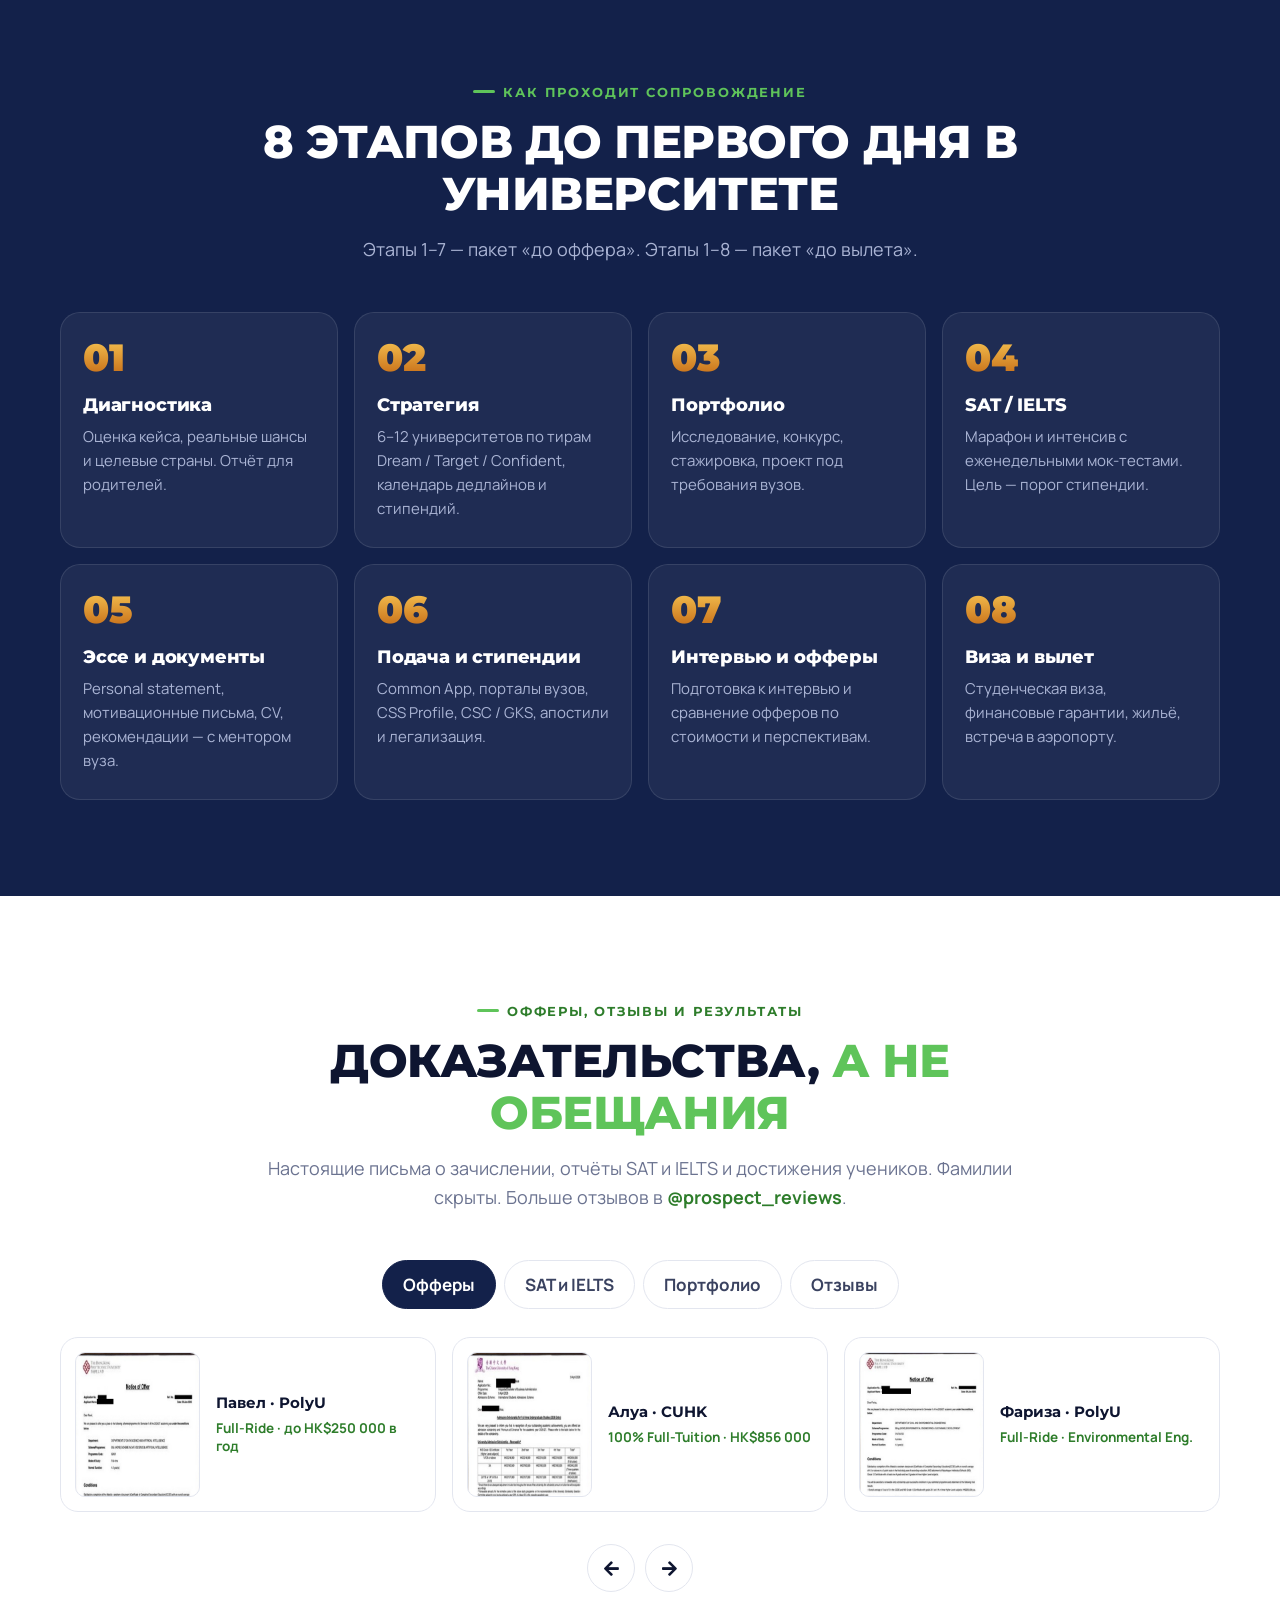
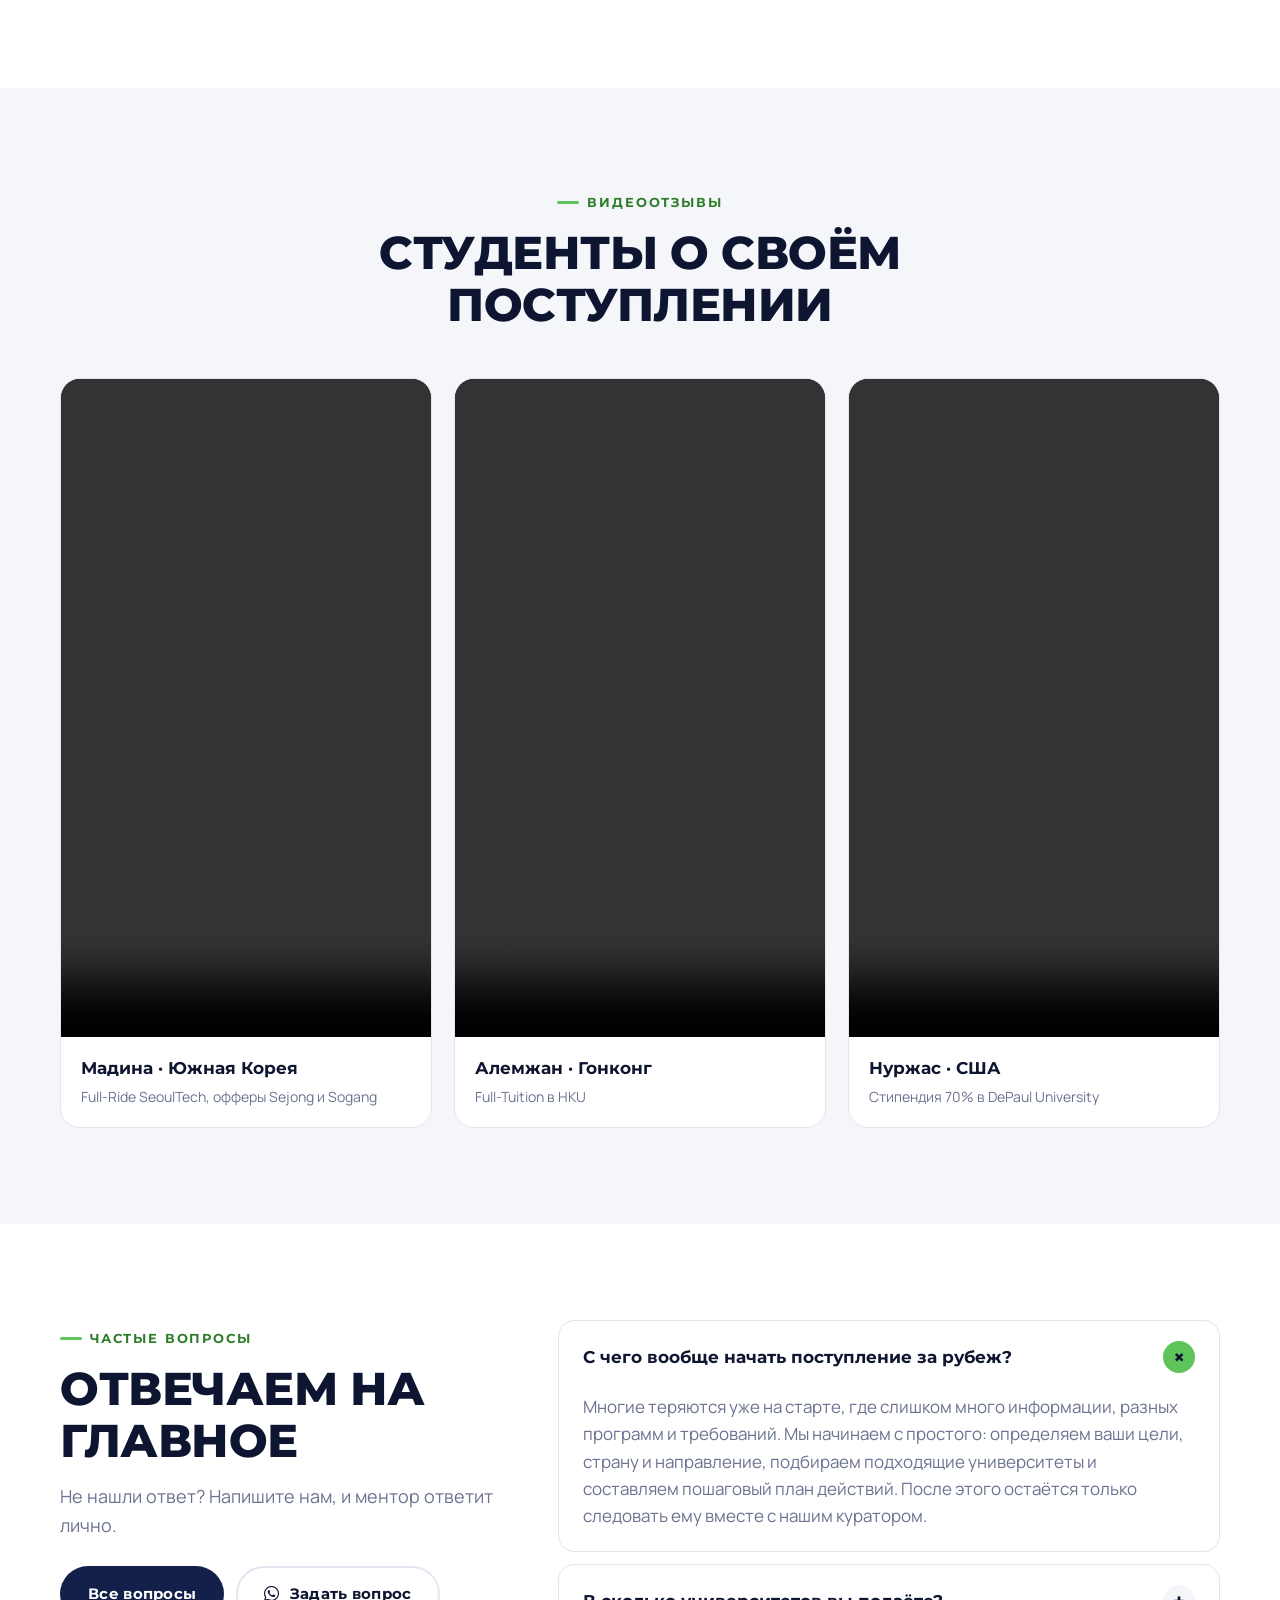
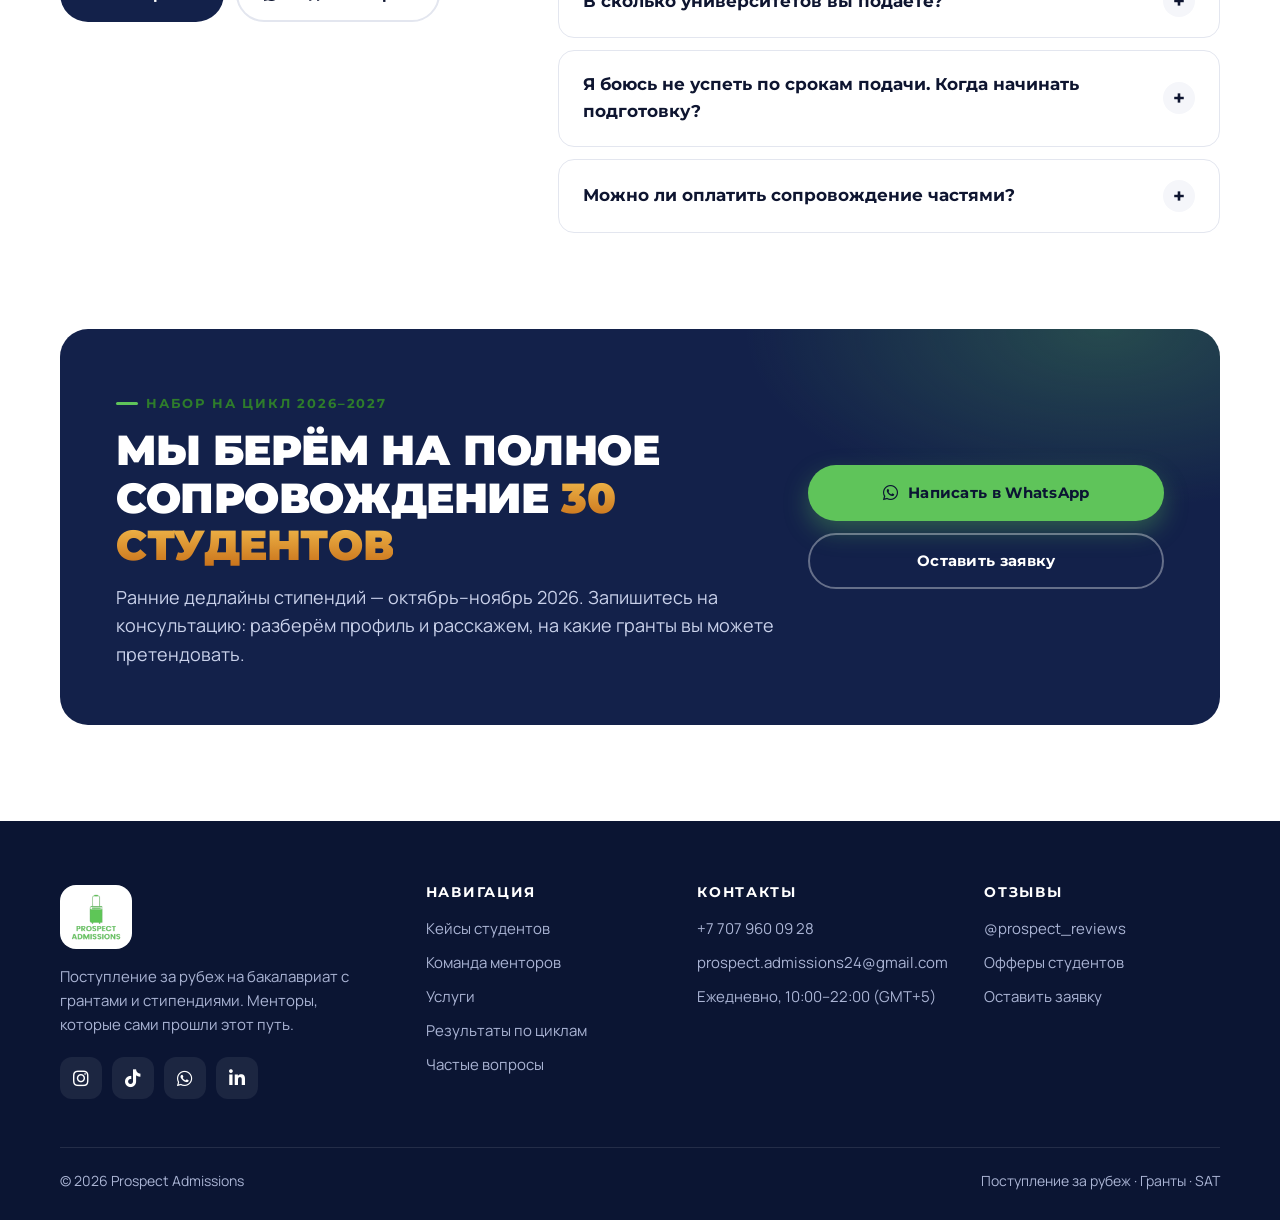
==== commit 94dec07d: "Show offer, test and portfolio documents as 125x145 thumbnails Compact horizontal cards with the cap" ====
--- a/index.html
+++ b/index.html
@@ -26,7 +26,7 @@
   <link href="https://fonts.googleapis.com/css2?family=Manrope:wght@400;500;600;700;800&family=Montserrat:wght@600;700;800;900&display=swap" rel="stylesheet">
   <link rel="stylesheet" href="https://cdnjs.cloudflare.com/ajax/libs/font-awesome/5.15.4/css/all.min.css">
   <link rel="stylesheet" href="https://cdn.jsdelivr.net/npm/swiper@11/swiper-bundle.min.css">
-  <link rel="stylesheet" href="css/site.css?v=20260914e">
+  <link rel="stylesheet" href="css/site.css?v=20260914f">
   <script type="application/ld+json">
   {
     "@context": "https://schema.org",
@@ -825,6 +825,6 @@
 <a class="wa-float" href="https://wa.me/77079600928?text=%D0%97%D0%B4%D1%80%D0%B0%D0%B2%D1%81%D1%82%D0%B2%D1%83%D0%B9%D1%82%D0%B5%21%20%D0%A5%D0%BE%D1%87%D1%83%20%D0%B7%D0%B0%D0%BF%D0%B8%D1%81%D0%B0%D1%82%D1%8C%D1%81%D1%8F%20%D0%BD%D0%B0%20%D0%B1%D0%B5%D1%81%D0%BF%D0%BB%D0%B0%D1%82%D0%BD%D1%83%D1%8E%20%D0%BA%D0%BE%D0%BD%D1%81%D1%83%D0%BB%D1%8C%D1%82%D0%B0%D1%86%D0%B8%D1%8E%20%D0%BF%D0%BE%20%D0%BF%D0%BE%D1%81%D1%82%D1%83%D0%BF%D0%BB%D0%B5%D0%BD%D0%B8%D1%8E." target="_blank" rel="noopener" aria-label="Написать в WhatsApp"><i class="fab fa-whatsapp"></i></a>
 
 <script src="https://cdn.jsdelivr.net/npm/swiper@11/swiper-bundle.min.js"></script>
-<script src="js/site.js?v=20260914e"></script>
+<script src="js/site.js?v=20260914f"></script>
 </body>
 </html>
--- a/css/site.css
+++ b/css/site.css
@@ -338,14 +338,18 @@
 .cases-grid .case-cta { grid-column: span 2; }
 .services-grid .service:last-child { grid-column: span 2; }
 
-/* Document gallery cards */
-.gallery .doc { margin: 0; height: 100%; display: flex; flex-direction: column; border-radius: 18px; overflow: hidden; background: var(--white); border: 1px solid var(--line); }
-.gallery .doc a { border: 0; border-radius: 0; aspect-ratio: 3 / 4; background: var(--bg); }
-.gallery .doc figcaption { padding: 14px 16px 16px; display: grid; gap: 3px; border-top: 1px solid var(--line); }
-.gallery .doc figcaption b { font-family: var(--font-display); color: var(--ink); font-size: 15px; }
-.gallery .doc figcaption span { font-size: 13.5px; color: var(--green-700); font-weight: 700; }
-#gallery-tests .doc img { object-fit: contain; object-position: center; padding: 10px; }
-.gallery .doc--chat a { aspect-ratio: 3 / 4; }
+/* Document gallery cards: 125x145 thumbnail + caption */
+.gallery .doc { margin: 0; height: 100%; display: flex; align-items: center; gap: 16px; padding: 14px; border-radius: 18px; background: var(--white); border: 1px solid var(--line); transition: box-shadow .2s ease, transform .2s ease; }
+.gallery .doc:hover { box-shadow: var(--shadow); transform: translateY(-2px); }
+.gallery .doc a { flex: 0 0 125px; width: 125px; height: 145px; aspect-ratio: auto; border-radius: 10px; overflow: hidden; border: 1px solid var(--line); background: var(--bg); }
+.gallery .doc a img { width: 100%; height: 100%; object-fit: cover; object-position: top center; }
+.gallery .doc a:hover img { transform: scale(1.05); }
+.gallery .doc figcaption { display: grid; gap: 6px; min-width: 0; padding: 0; border: 0; }
+.gallery .doc figcaption b { font-family: var(--font-display); color: var(--ink); font-size: 15px; line-height: 1.3; }
+.gallery .doc figcaption span { font-size: 13.5px; color: var(--green-700); font-weight: 700; line-height: 1.4; }
+#gallery-tests .doc a img { object-fit: contain; object-position: center; padding: 6px; background: var(--white); }
+.gallery .doc--chat { display: block; padding: 0; overflow: hidden; }
+.gallery .doc--chat a { display: block; width: auto; height: auto; aspect-ratio: 3 / 4; border: 0; border-radius: 0; }
 
 /* 8-step process */
 .steps--8 { grid-template-columns: repeat(4, 1fr); }
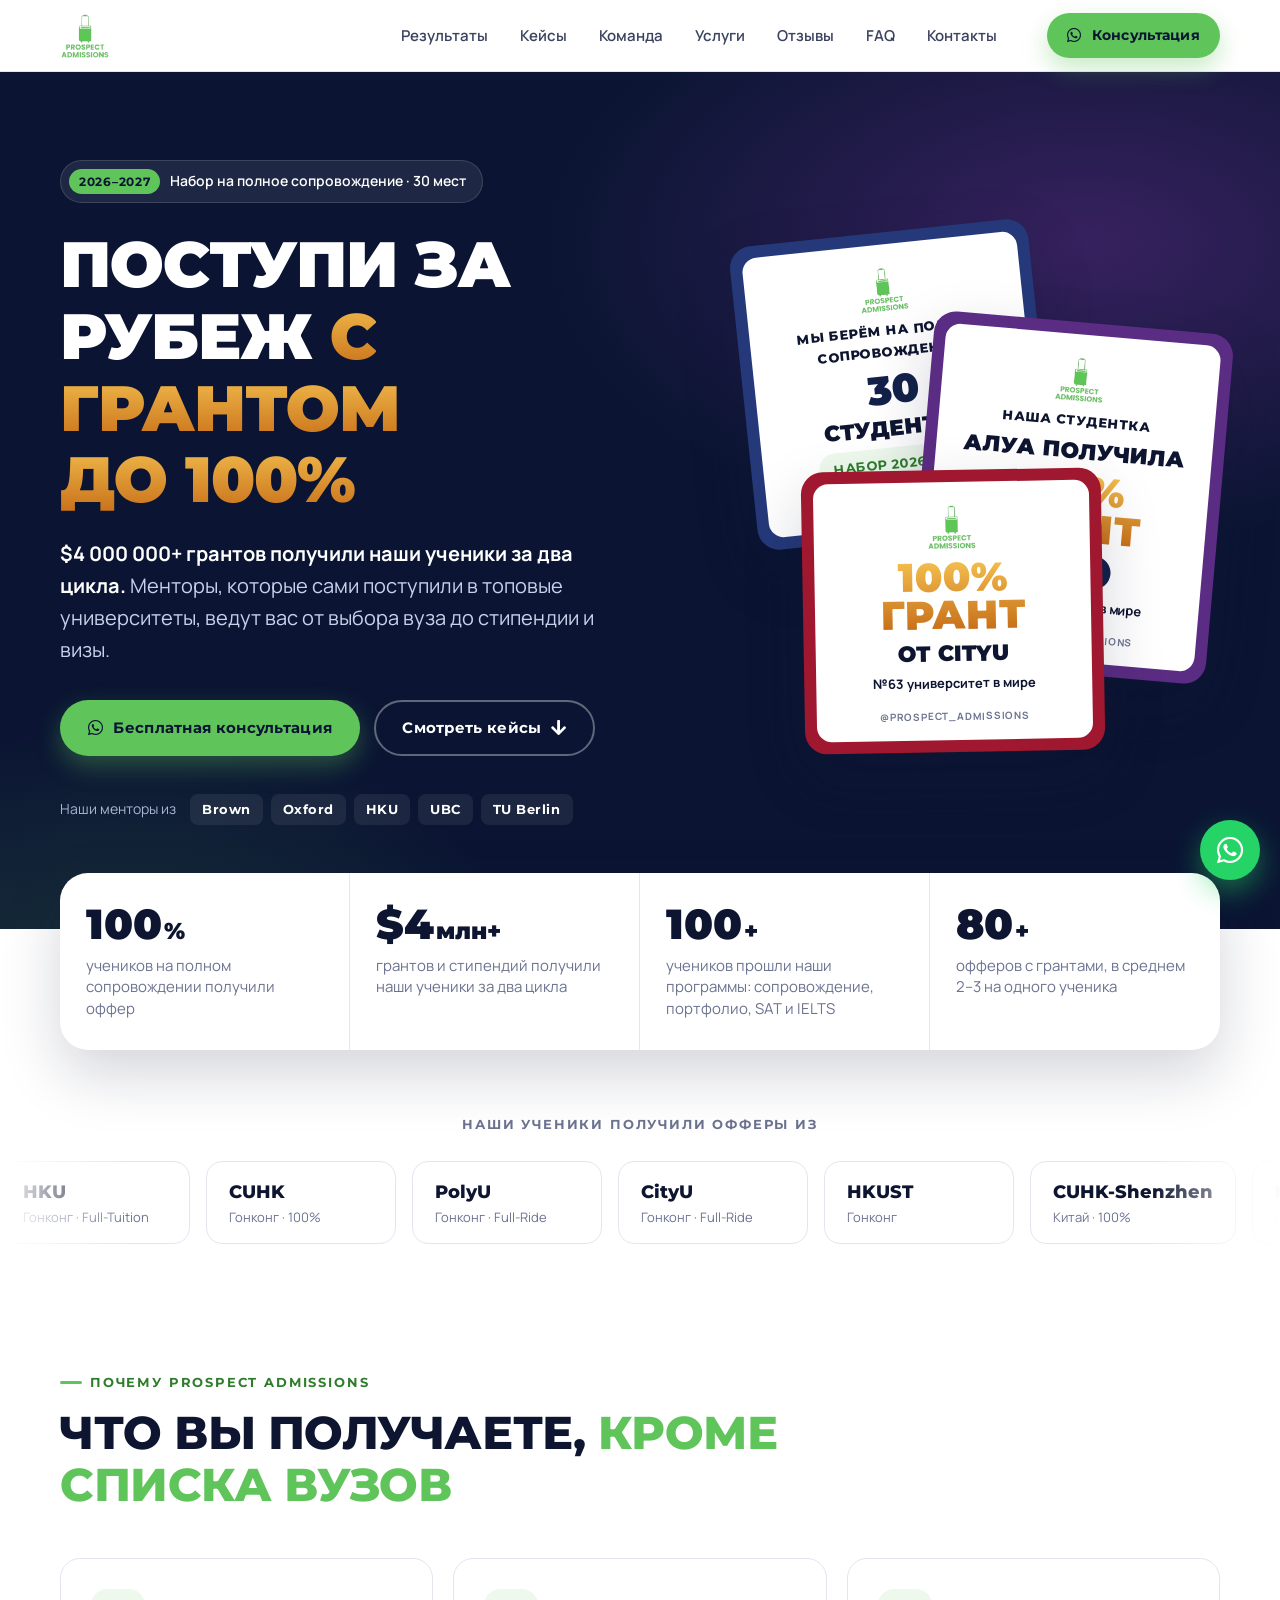
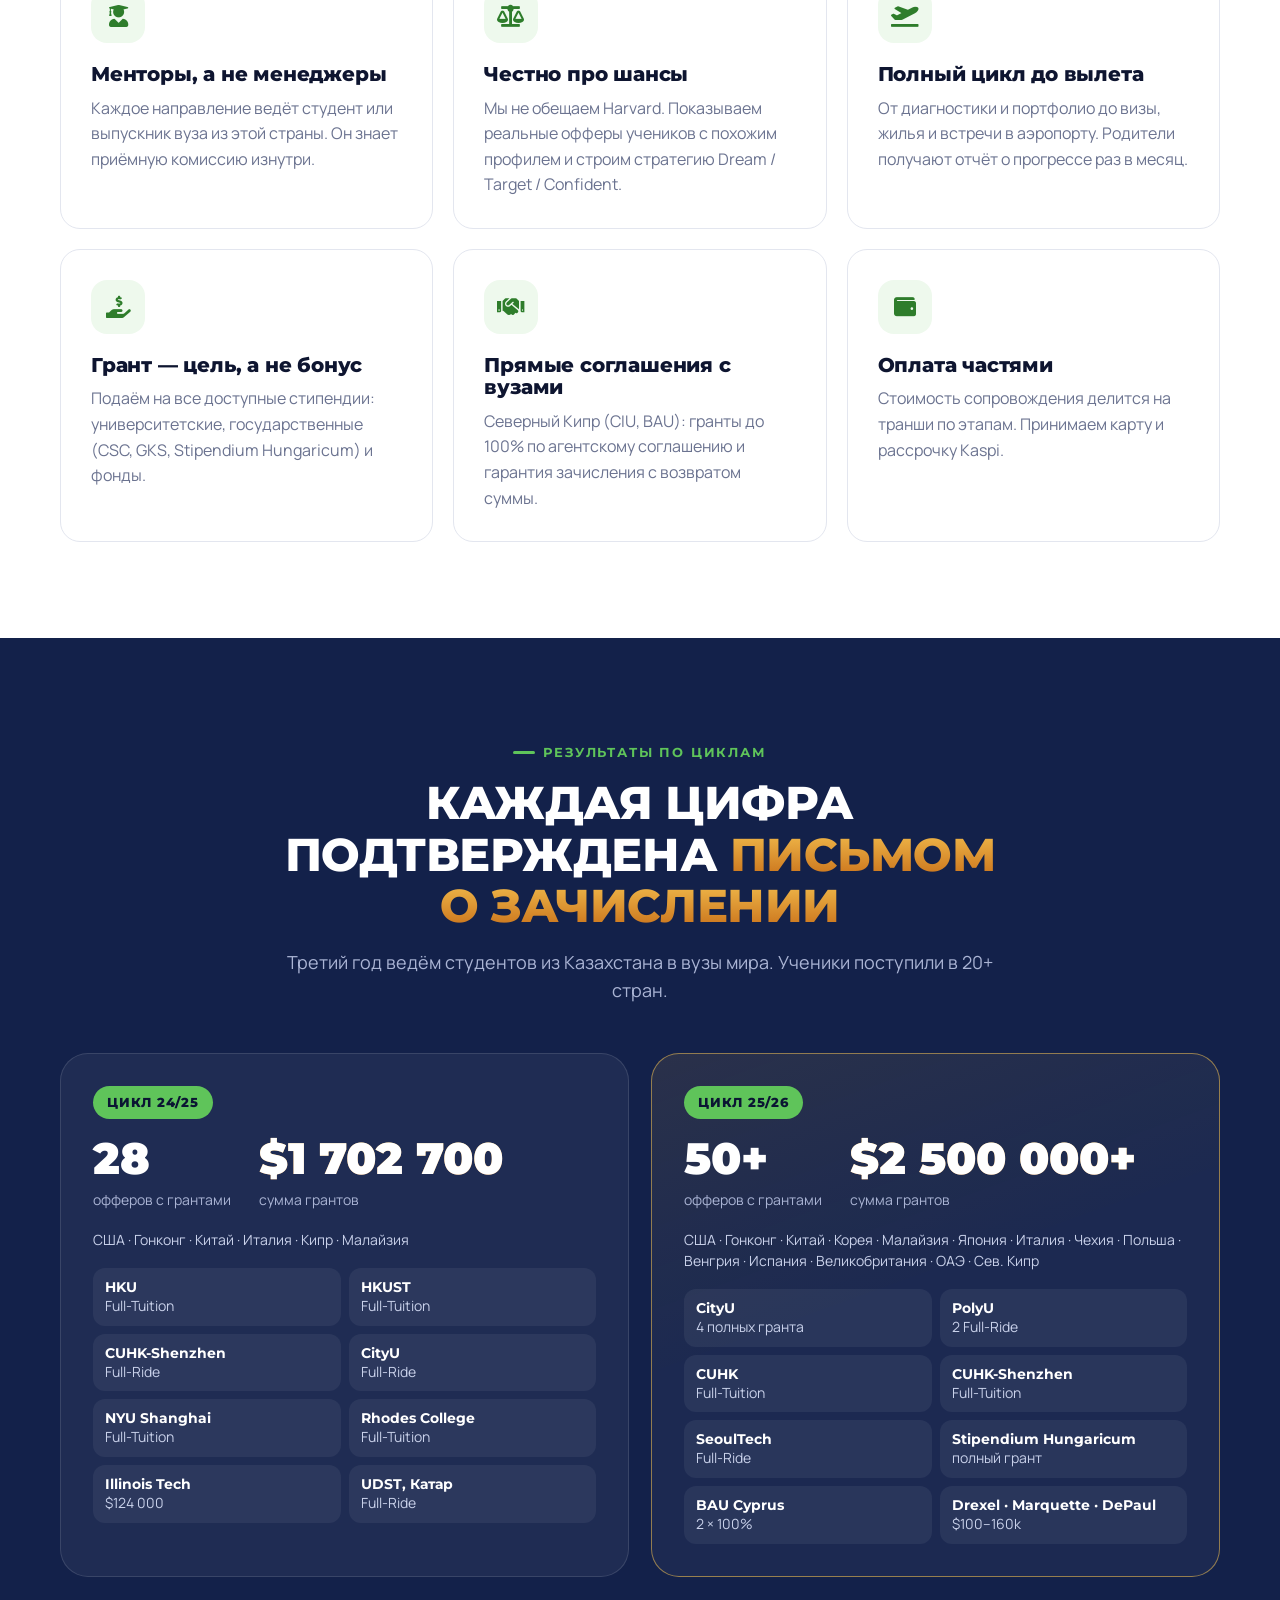
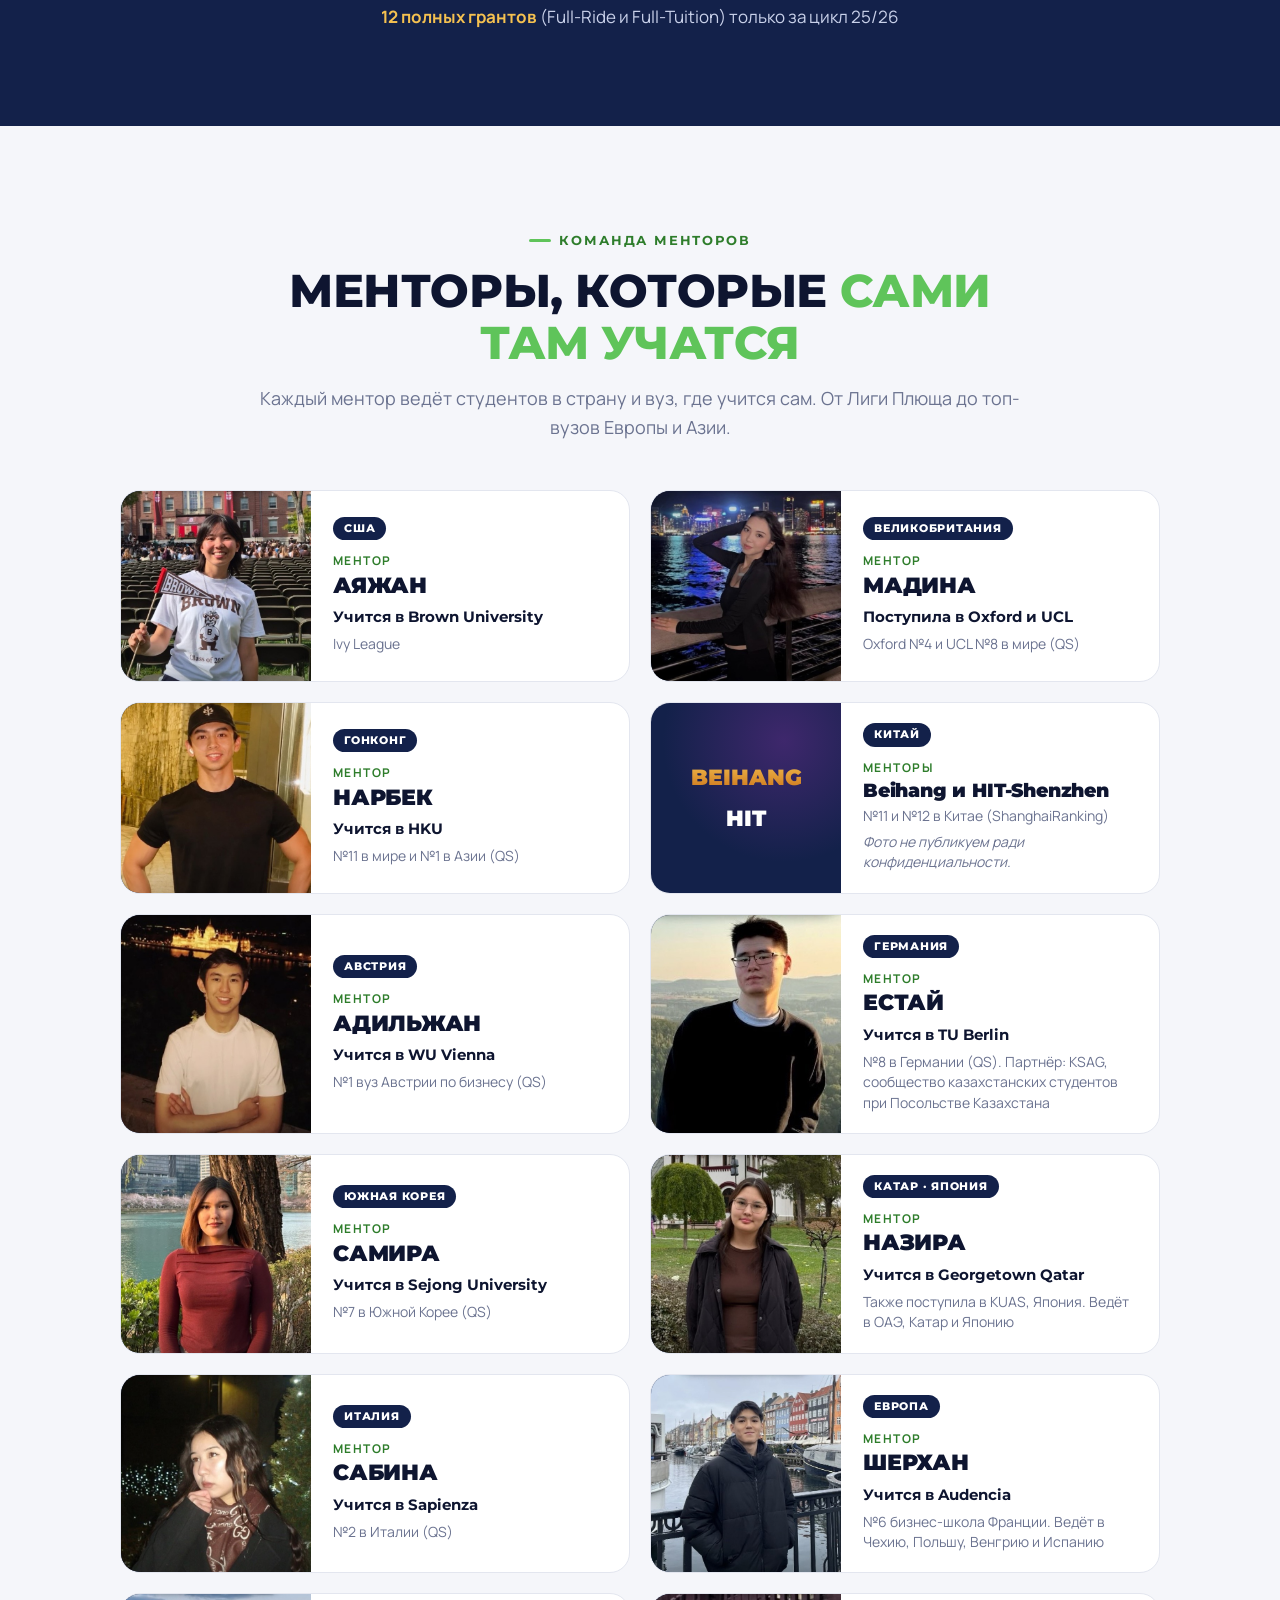
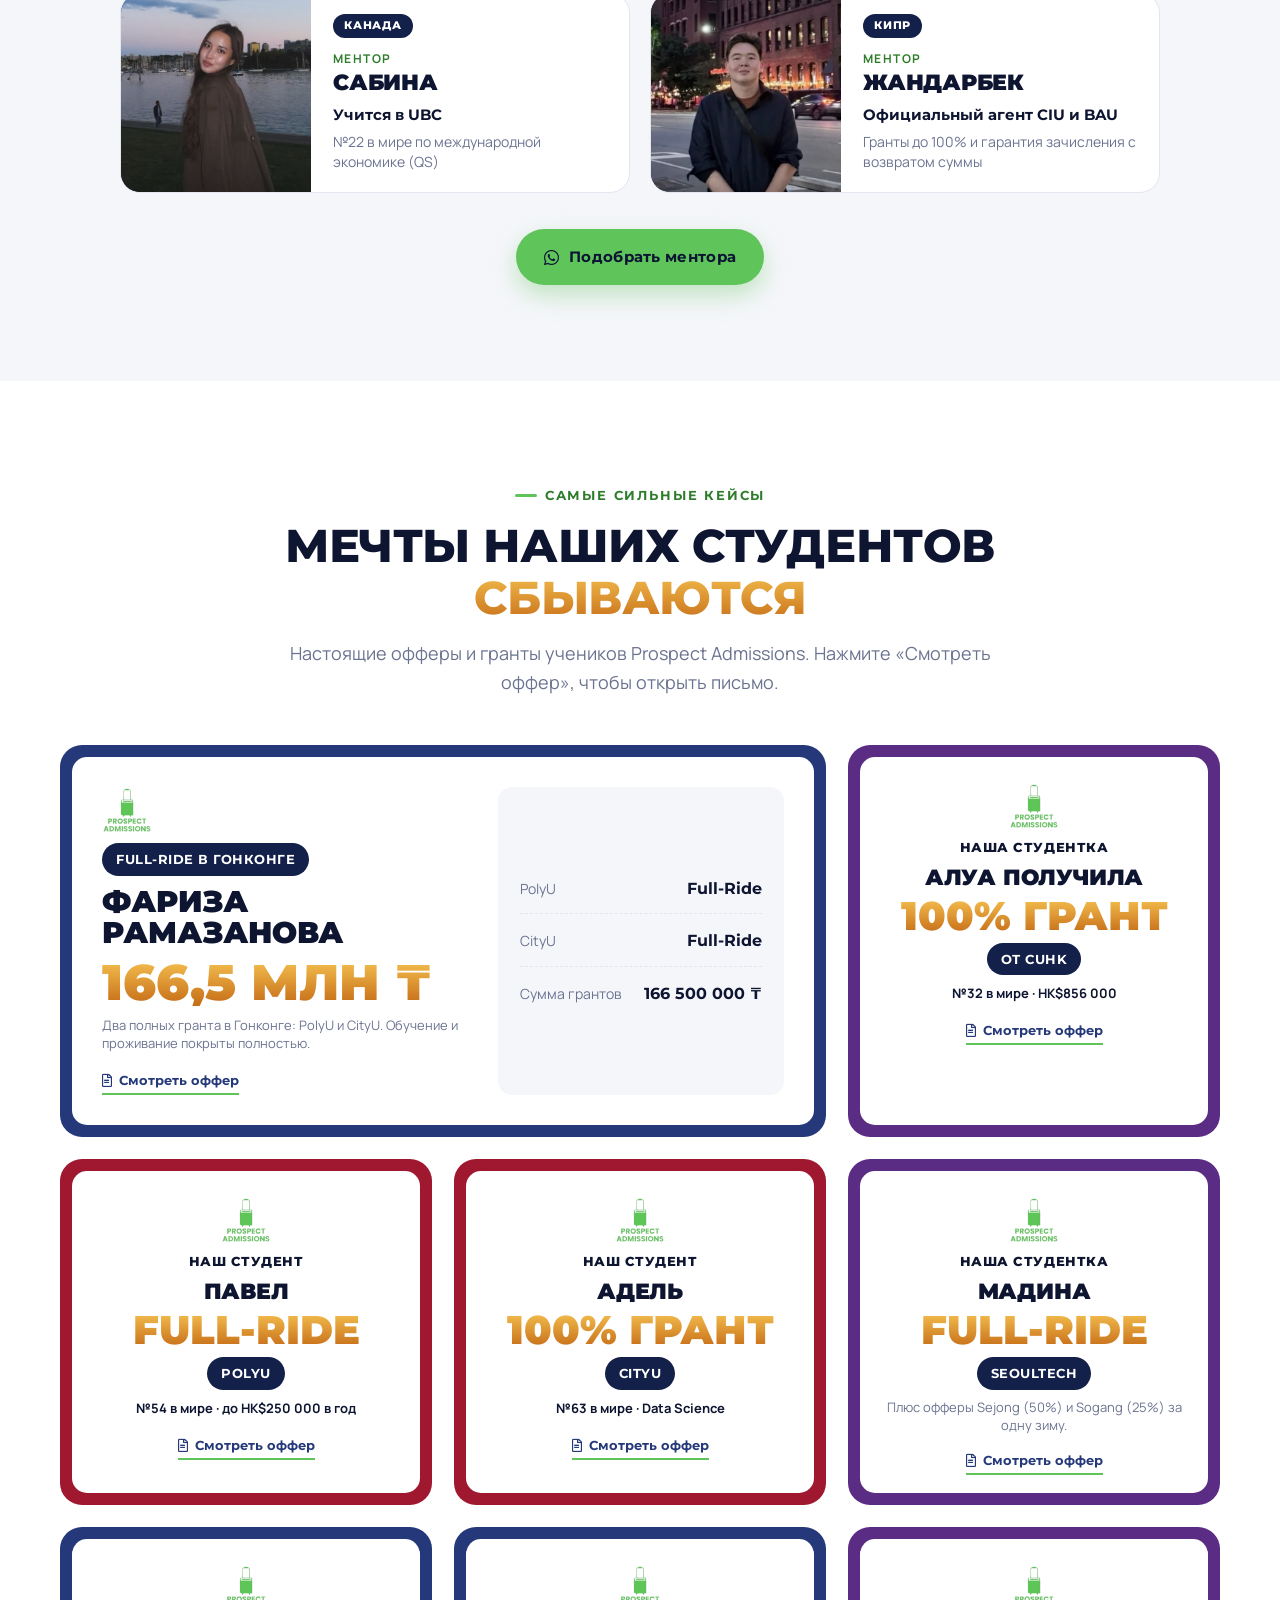
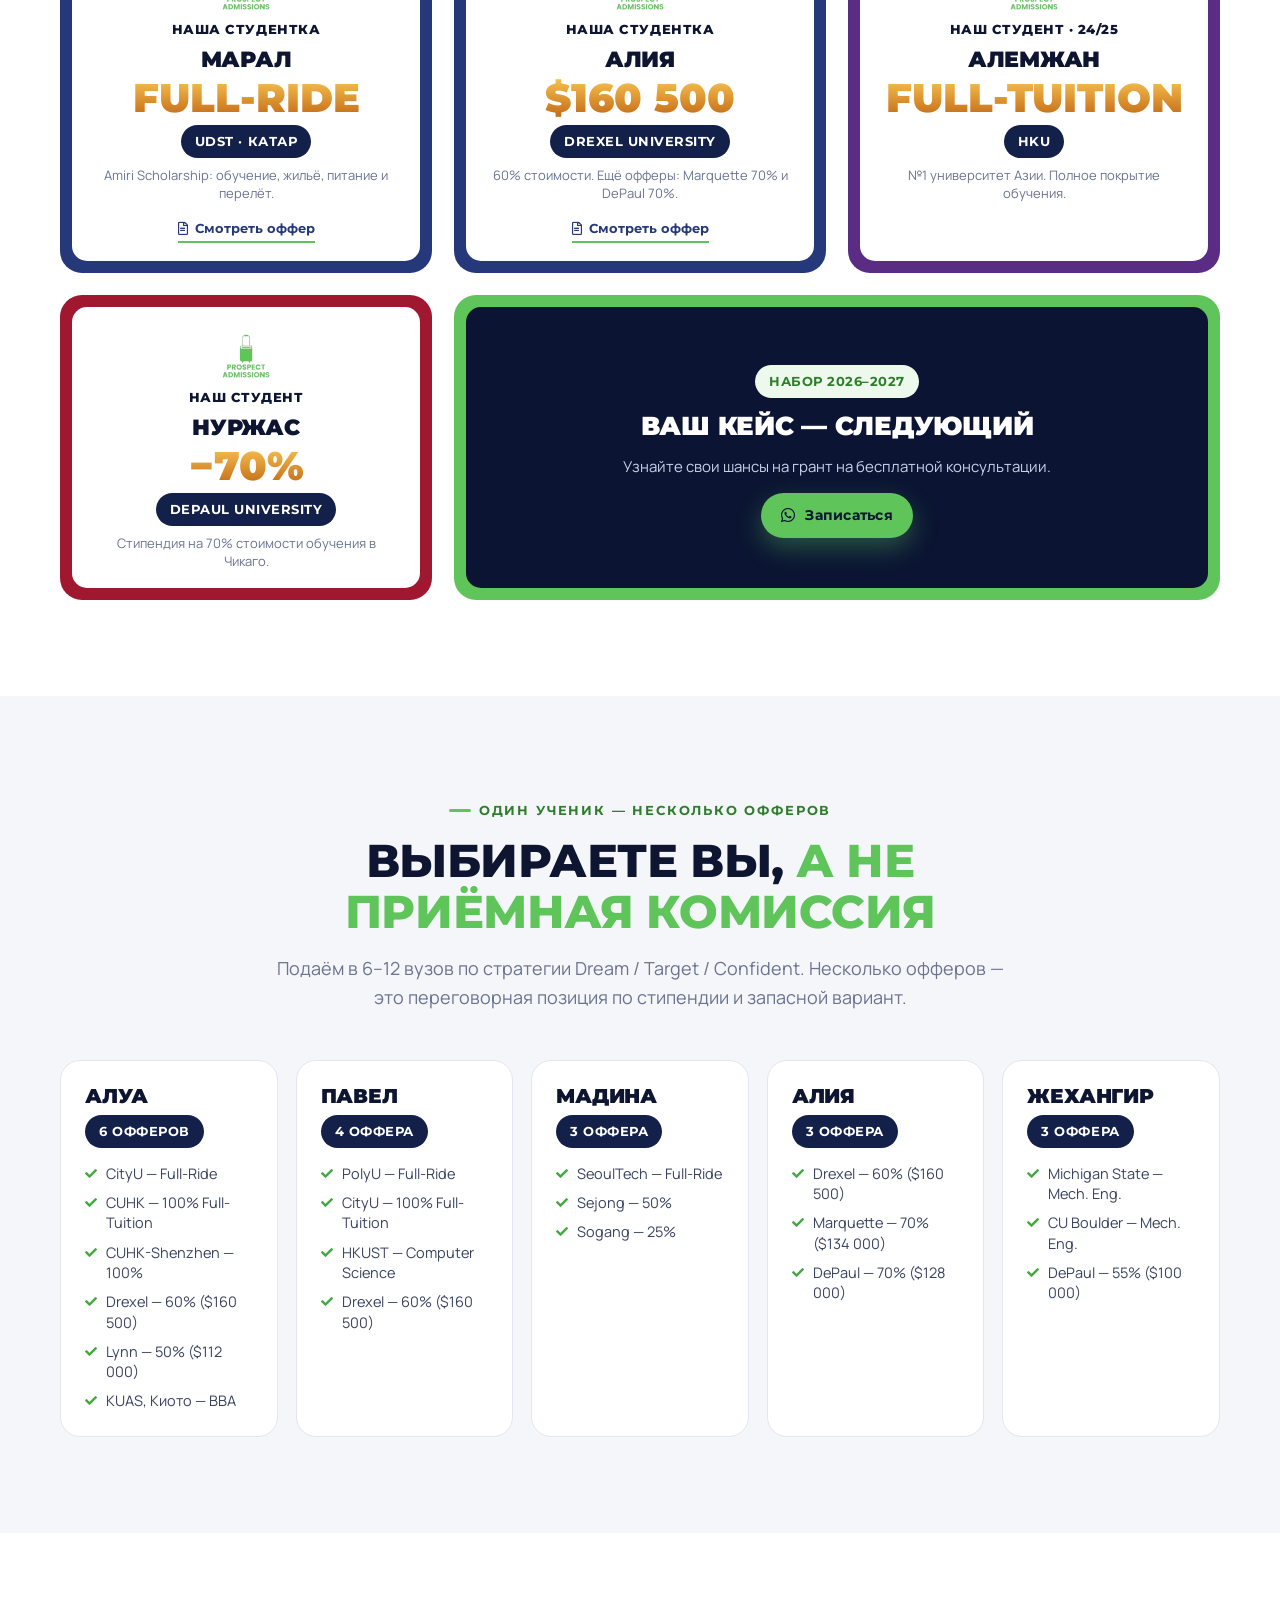
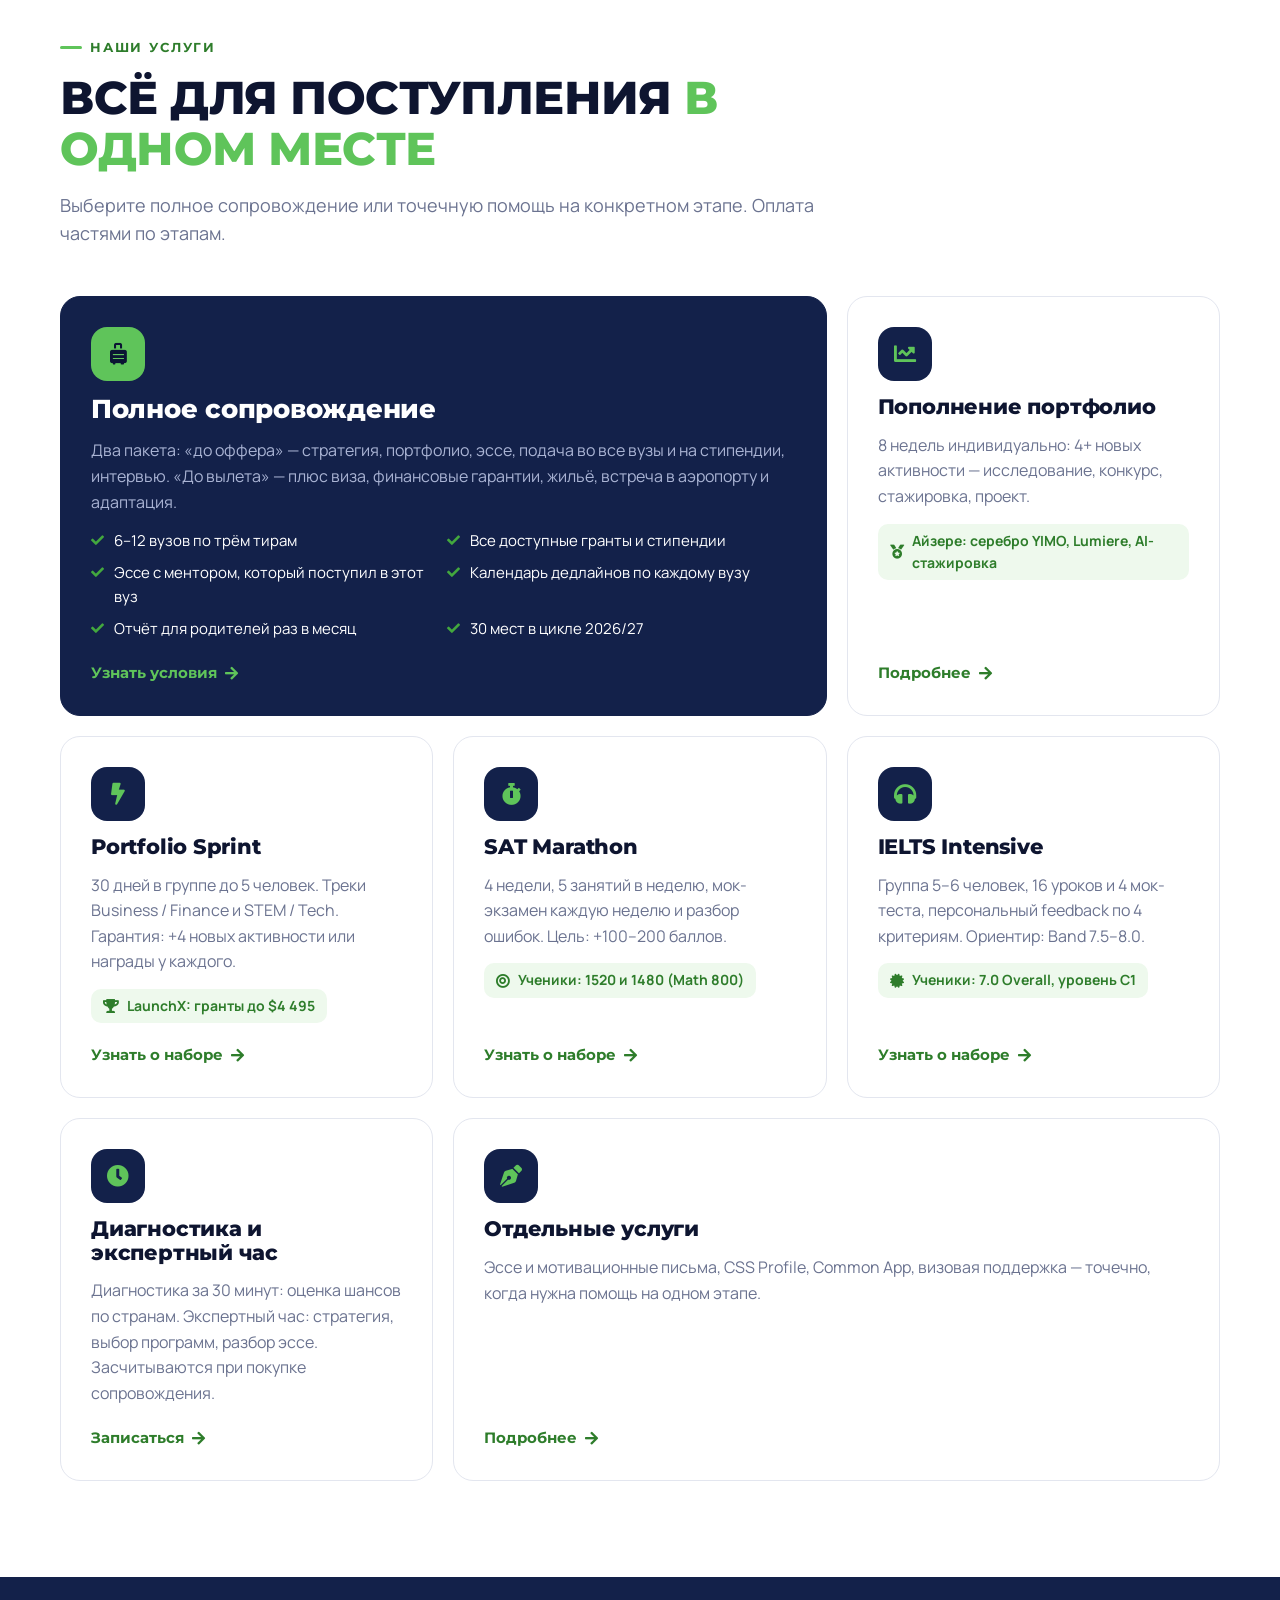
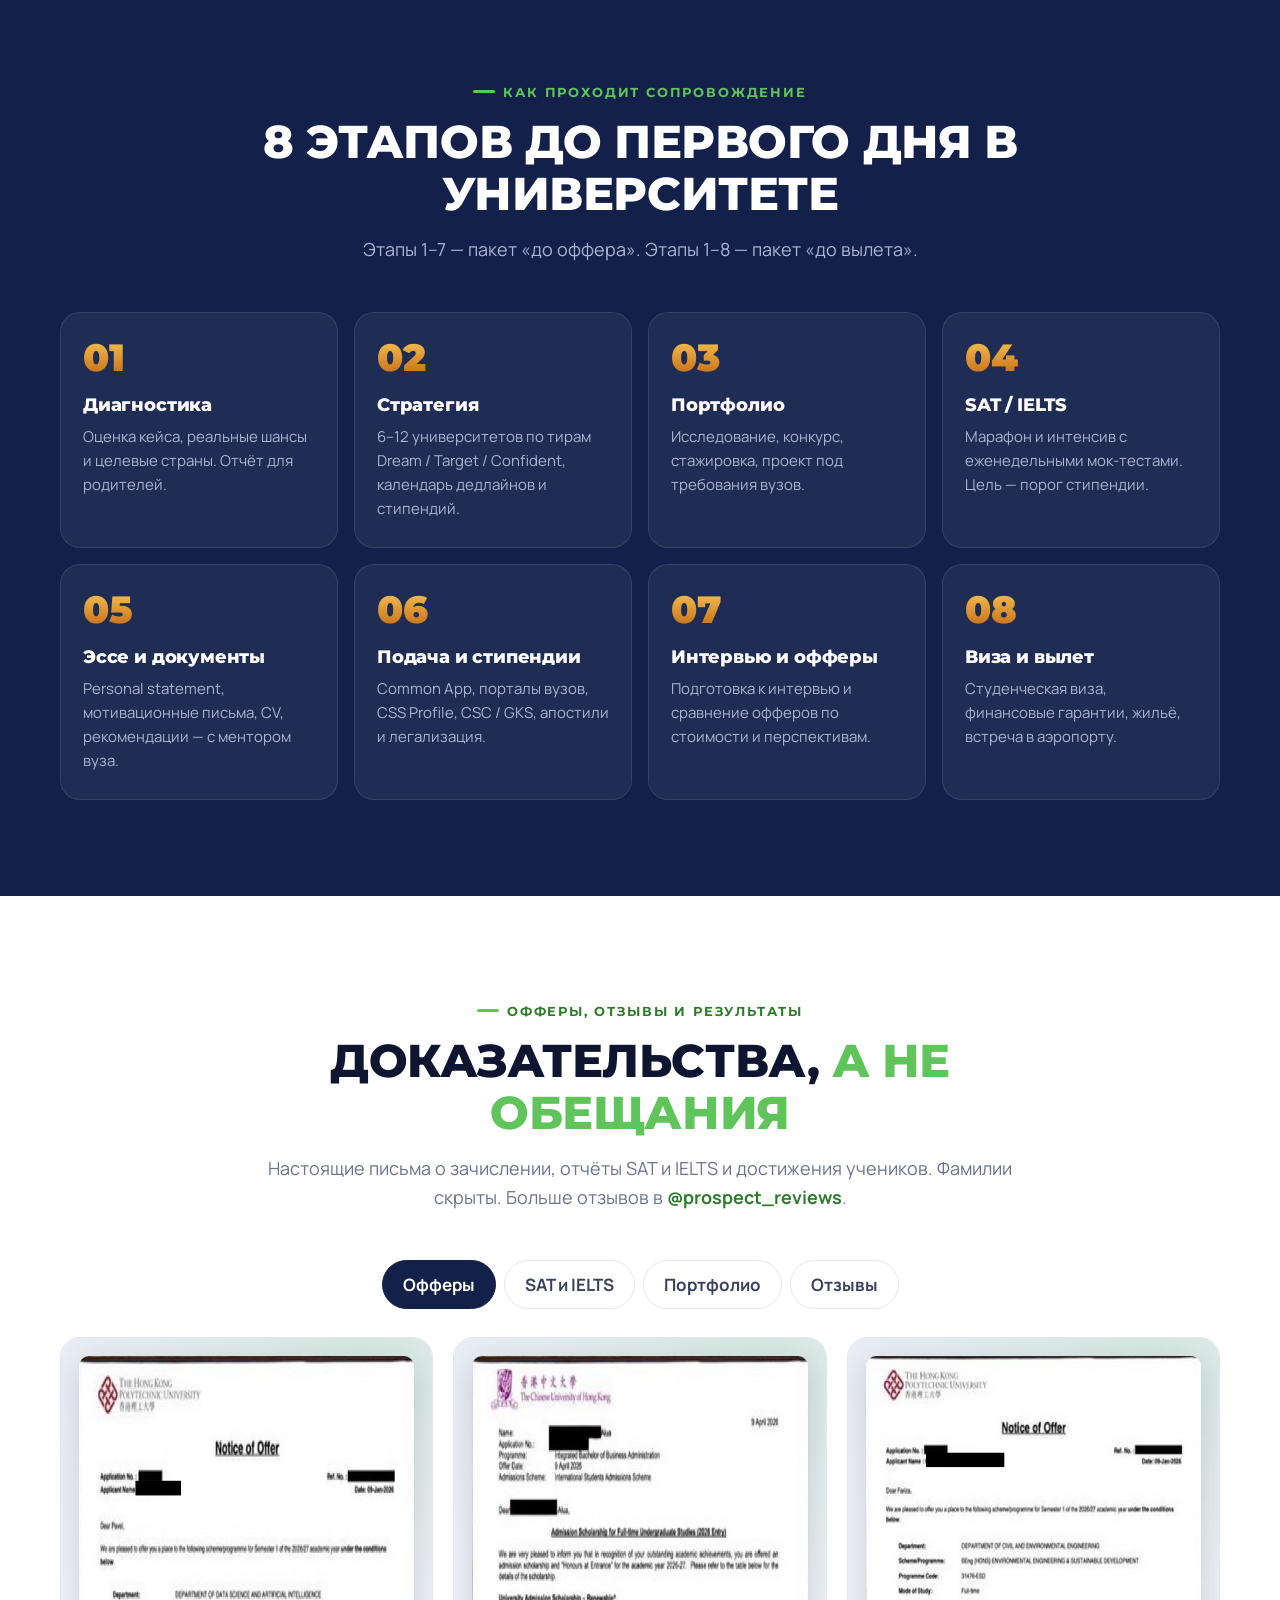
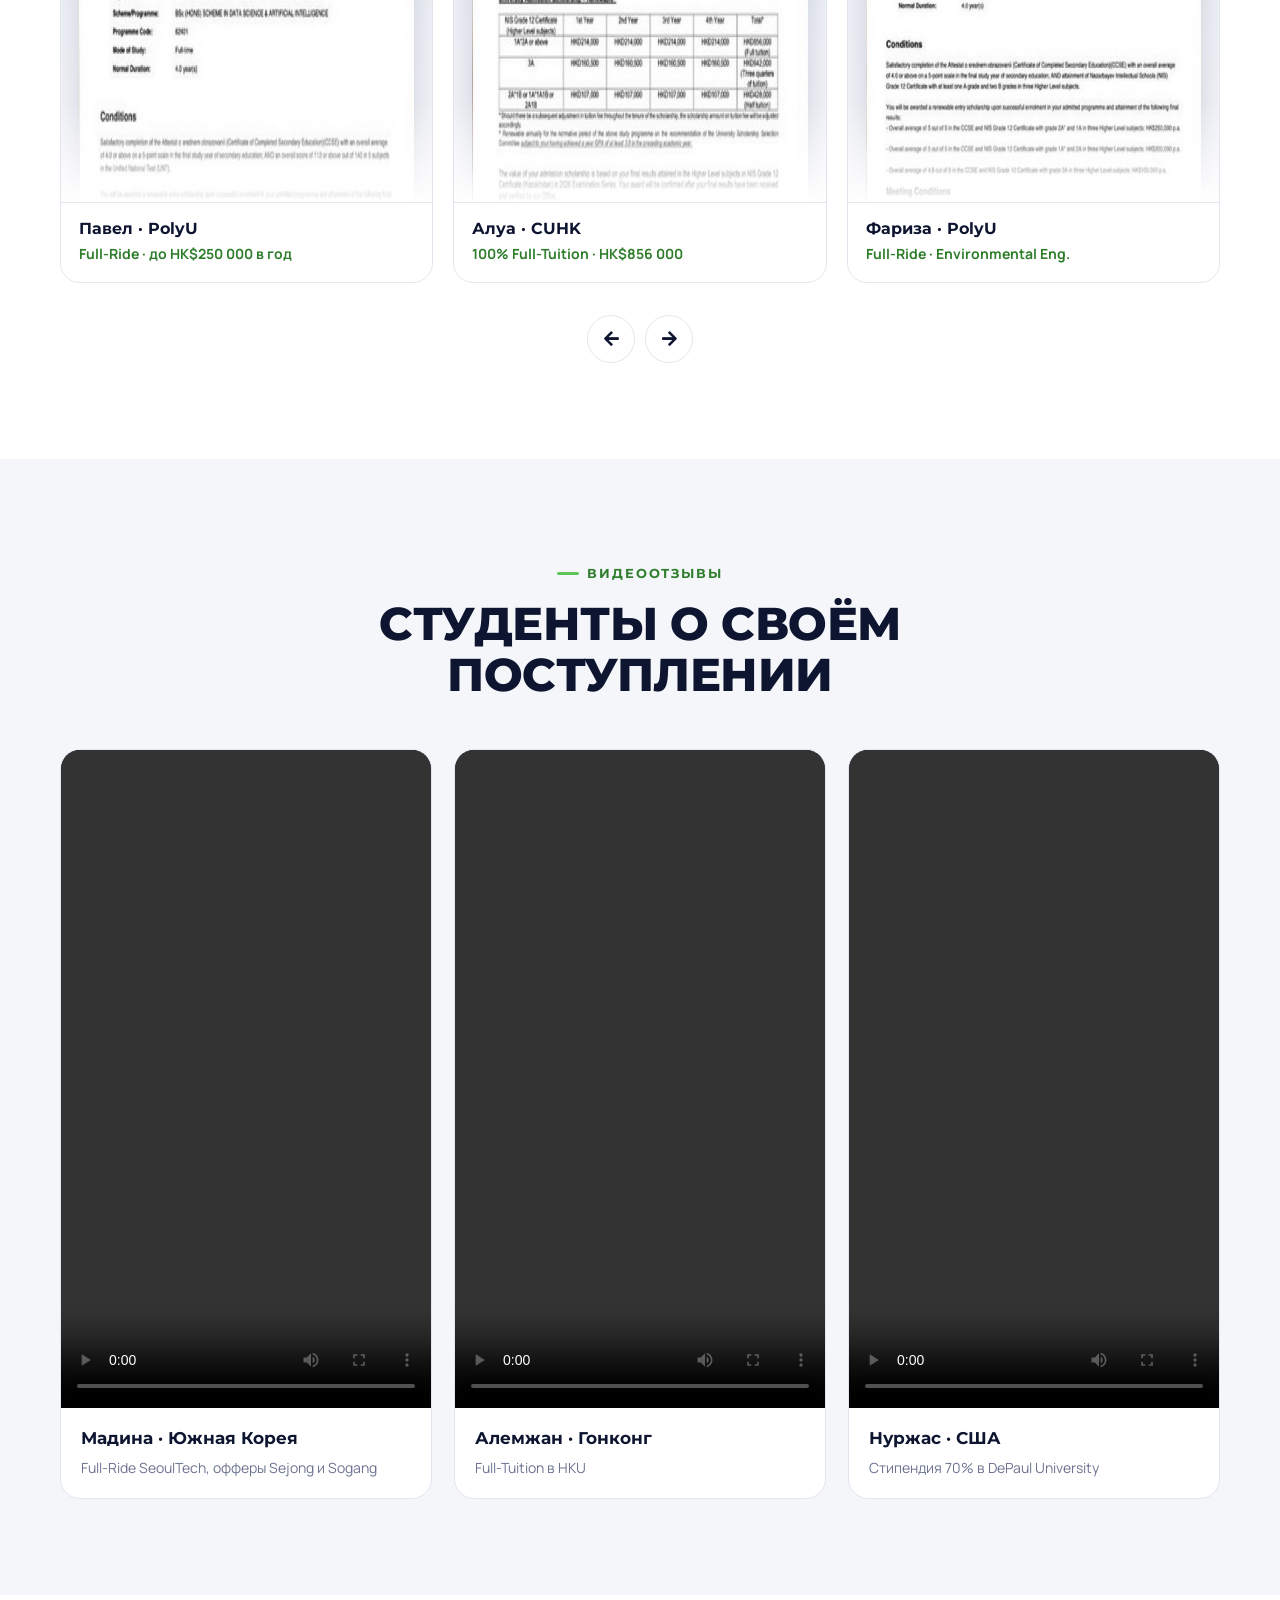
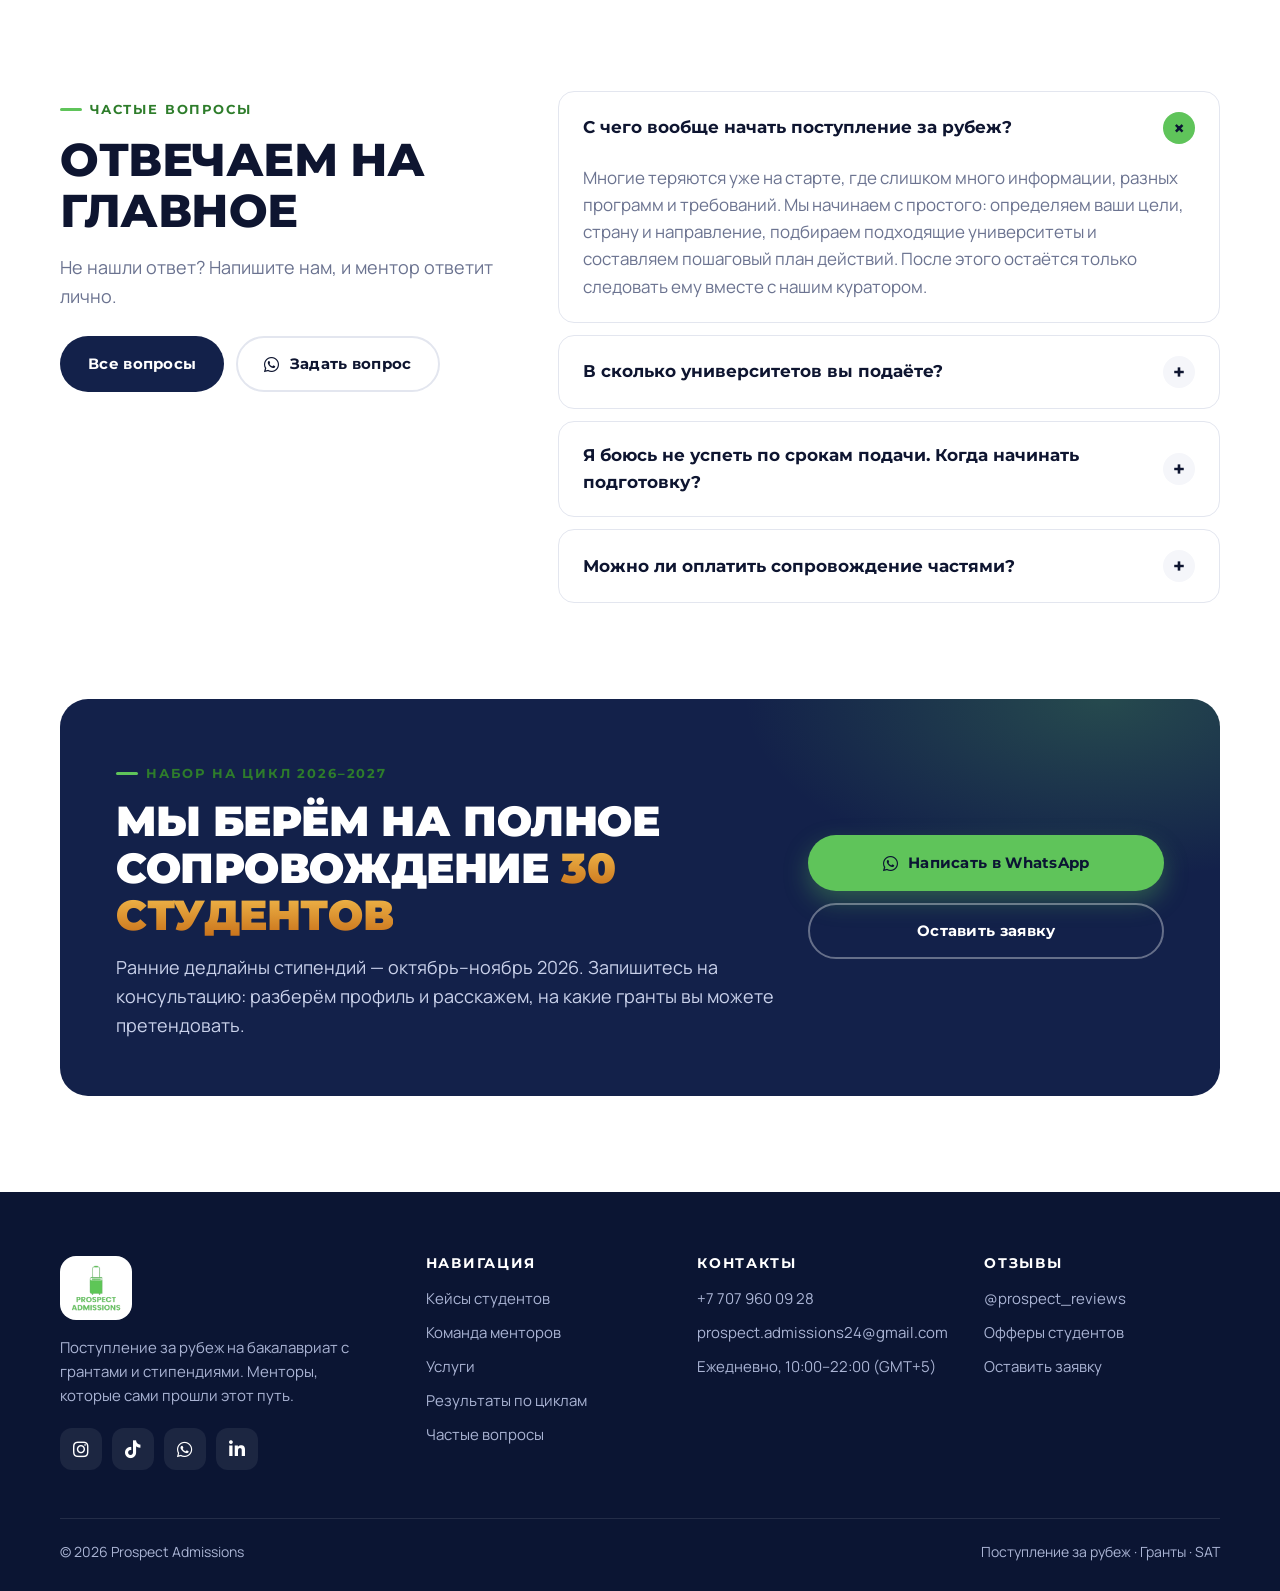
==== commit 7e2a0ed3: "Readable offer letters: sharper images, larger cards, document viewer - Re-rendered all letters, tes" ====
--- a/index.html
+++ b/index.html
@@ -26,7 +26,7 @@
   <link href="https://fonts.googleapis.com/css2?family=Manrope:wght@400;500;600;700;800&family=Montserrat:wght@600;700;800;900&display=swap" rel="stylesheet">
   <link rel="stylesheet" href="https://cdnjs.cloudflare.com/ajax/libs/font-awesome/5.15.4/css/all.min.css">
   <link rel="stylesheet" href="https://cdn.jsdelivr.net/npm/swiper@11/swiper-bundle.min.css">
-  <link rel="stylesheet" href="css/site.css?v=20260914f">
+  <link rel="stylesheet" href="css/site.css?v=20260914g">
   <script type="application/ld+json">
   {
     "@context": "https://schema.org",
@@ -825,6 +825,6 @@
 <a class="wa-float" href="https://wa.me/77079600928?text=%D0%97%D0%B4%D1%80%D0%B0%D0%B2%D1%81%D1%82%D0%B2%D1%83%D0%B9%D1%82%D0%B5%21%20%D0%A5%D0%BE%D1%87%D1%83%20%D0%B7%D0%B0%D0%BF%D0%B8%D1%81%D0%B0%D1%82%D1%8C%D1%81%D1%8F%20%D0%BD%D0%B0%20%D0%B1%D0%B5%D1%81%D0%BF%D0%BB%D0%B0%D1%82%D0%BD%D1%83%D1%8E%20%D0%BA%D0%BE%D0%BD%D1%81%D1%83%D0%BB%D1%8C%D1%82%D0%B0%D1%86%D0%B8%D1%8E%20%D0%BF%D0%BE%20%D0%BF%D0%BE%D1%81%D1%82%D1%83%D0%BF%D0%BB%D0%B5%D0%BD%D0%B8%D1%8E." target="_blank" rel="noopener" aria-label="Написать в WhatsApp"><i class="fab fa-whatsapp"></i></a>
 
 <script src="https://cdn.jsdelivr.net/npm/swiper@11/swiper-bundle.min.js"></script>
-<script src="js/site.js?v=20260914f"></script>
+<script src="js/site.js?v=20260914g"></script>
 </body>
 </html>
--- a/css/site.css
+++ b/css/site.css
@@ -338,18 +338,56 @@
 .cases-grid .case-cta { grid-column: span 2; }
 .services-grid .service:last-child { grid-column: span 2; }
 
-/* Document gallery cards: 125x145 thumbnail + caption */
-.gallery .doc { margin: 0; height: 100%; display: flex; align-items: center; gap: 16px; padding: 14px; border-radius: 18px; background: var(--white); border: 1px solid var(--line); transition: box-shadow .2s ease, transform .2s ease; }
-.gallery .doc:hover { box-shadow: var(--shadow); transform: translateY(-2px); }
-.gallery .doc a { flex: 0 0 125px; width: 125px; height: 145px; aspect-ratio: auto; border-radius: 10px; overflow: hidden; border: 1px solid var(--line); background: var(--bg); }
-.gallery .doc a img { width: 100%; height: 100%; object-fit: cover; object-position: top center; }
-.gallery .doc a:hover img { transform: scale(1.05); }
-.gallery .doc figcaption { display: grid; gap: 6px; min-width: 0; padding: 0; border: 0; }
-.gallery .doc figcaption b { font-family: var(--font-display); color: var(--ink); font-size: 15px; line-height: 1.3; }
-.gallery .doc figcaption span { font-size: 13.5px; color: var(--green-700); font-weight: 700; line-height: 1.4; }
-#gallery-tests .doc a img { object-fit: contain; object-position: center; padding: 6px; background: var(--white); }
-.gallery .doc--chat { display: block; padding: 0; overflow: hidden; }
-.gallery .doc--chat a { display: block; width: auto; height: auto; aspect-ratio: 3 / 4; border: 0; border-radius: 0; }
+/* Document gallery cards */
+.gallery .doc { margin: 0; height: 100%; display: flex; flex-direction: column; border-radius: 20px; overflow: hidden; background: var(--white); border: 1px solid var(--line); transition: box-shadow .25s ease, transform .25s ease; }
+.gallery .doc:hover { box-shadow: var(--shadow-lg); transform: translateY(-4px); }
+.gallery .doc a { position: relative; display: block; aspect-ratio: 4 / 5; overflow: hidden; padding: 18px 18px 0; border: 0; border-radius: 0;
+  background: radial-gradient(circle at 80% 0%, rgba(95,196,90,.14), transparent 55%), linear-gradient(180deg, #e9edf6, #f5f6fa); cursor: zoom-in; }
+.gallery .doc a img { width: 100%; height: 100%; object-fit: cover; object-position: top center; border-radius: 10px 10px 0 0; background: var(--white);
+  box-shadow: 0 10px 30px rgba(14,21,48,.16); transition: transform .35s ease; }
+.gallery .doc a:hover img { transform: scale(1.03); }
+.gallery .doc a::after {
+  content: "\f00e  Открыть"; font-family: "Font Awesome 5 Free", var(--font-display); font-weight: 900; font-size: 13px; letter-spacing: .02em;
+  position: absolute; left: 50%; bottom: 16px; transform: translate(-50%, 8px); padding: 9px 16px; border-radius: 999px;
+  background: var(--navy); color: var(--white); opacity: 0; transition: opacity .2s ease, transform .2s ease; white-space: nowrap;
+}
+.gallery .doc a::before { content: ""; position: absolute; left: 0; right: 0; bottom: 0; height: 22%; z-index: 1; pointer-events: none;
+  background: linear-gradient(180deg, rgba(255,255,255,0), rgba(255,255,255,.95)); }
+.gallery .doc a:hover::after, .gallery .doc a:focus-visible::after { opacity: 1; transform: translate(-50%, 0); z-index: 2; }
+.gallery .doc figcaption { padding: 16px 18px 18px; display: grid; gap: 4px; border-top: 1px solid var(--line); }
+.gallery .doc figcaption b { font-family: var(--font-display); color: var(--ink); font-size: 16px; line-height: 1.3; }
+.gallery .doc figcaption span { font-size: 14px; color: var(--green-700); font-weight: 700; line-height: 1.4; }
+#gallery-tests .doc a { aspect-ratio: 4 / 3; padding: 18px; }
+#gallery-tests .doc a img { object-fit: contain; border-radius: 10px; }
+#gallery-tests .doc a::before { display: none; }
+.gallery .doc--chat a { padding: 0; aspect-ratio: 3 / 4; }
+.gallery .doc--chat a img { border-radius: 0; box-shadow: none; }
+.gallery .doc--chat a::before { display: none; }
+
+/* Lightbox */
+body.lb-open { overflow: hidden; }
+.lightbox { position: fixed; inset: 0; z-index: 200; display: grid; place-items: center; padding: 20px; }
+.lb-backdrop { position: absolute; inset: 0; background: rgba(8, 14, 34, .9); backdrop-filter: blur(6px); -webkit-backdrop-filter: blur(6px); }
+.lb-frame { position: relative; margin: 0; width: min(760px, 100%); max-height: calc(100vh - 40px); display: flex; flex-direction: column; border-radius: 18px; overflow: hidden; background: var(--white); box-shadow: 0 30px 80px rgba(0,0,0,.45); }
+.lb-scroll { overflow: auto; overscroll-behavior: contain; background: #eef1f7; }
+.lb-scroll img { display: block; width: 100%; height: auto; }
+.lb-frame figcaption { display: flex; flex-wrap: wrap; align-items: baseline; justify-content: space-between; gap: 6px 16px; padding: 14px 20px; border-top: 1px solid var(--line); }
+.lb-frame figcaption b { font-family: var(--font-display); color: var(--ink); font-size: 17px; }
+.lb-frame figcaption span { font-size: 14.5px; font-weight: 700; color: var(--green-700); }
+.lb-frame figcaption em { font-style: normal; font-size: 13px; color: var(--muted); margin-left: auto; }
+.lb-btn { position: absolute; z-index: 2; width: 52px; height: 52px; border-radius: 50%; border: 1px solid rgba(255,255,255,.25); background: rgba(255,255,255,.1); color: var(--white); font-size: 20px; cursor: pointer; display: grid; place-items: center; transition: background .2s ease; }
+.lb-btn:hover { background: rgba(255,255,255,.22); }
+.lb-btn:focus-visible { outline: 3px solid var(--gold-1); outline-offset: 2px; }
+.lb-close { top: 18px; right: 18px; }
+.lb-prev { left: 22px; top: 50%; transform: translateY(-50%); }
+.lb-next { right: 22px; top: 50%; transform: translateY(-50%); }
+@media (max-width: 900px) {
+  .lightbox { padding: 12px 12px 84px; }
+  .lb-frame { max-height: calc(100vh - 100px); }
+  .lb-close { top: auto; bottom: 18px; right: 50%; transform: translateX(50%); }
+  .lb-prev { top: auto; bottom: 18px; left: 18px; transform: none; }
+  .lb-next { top: auto; bottom: 18px; right: 18px; transform: none; }
+}
 
 /* 8-step process */
 .steps--8 { grid-template-columns: repeat(4, 1fr); }
